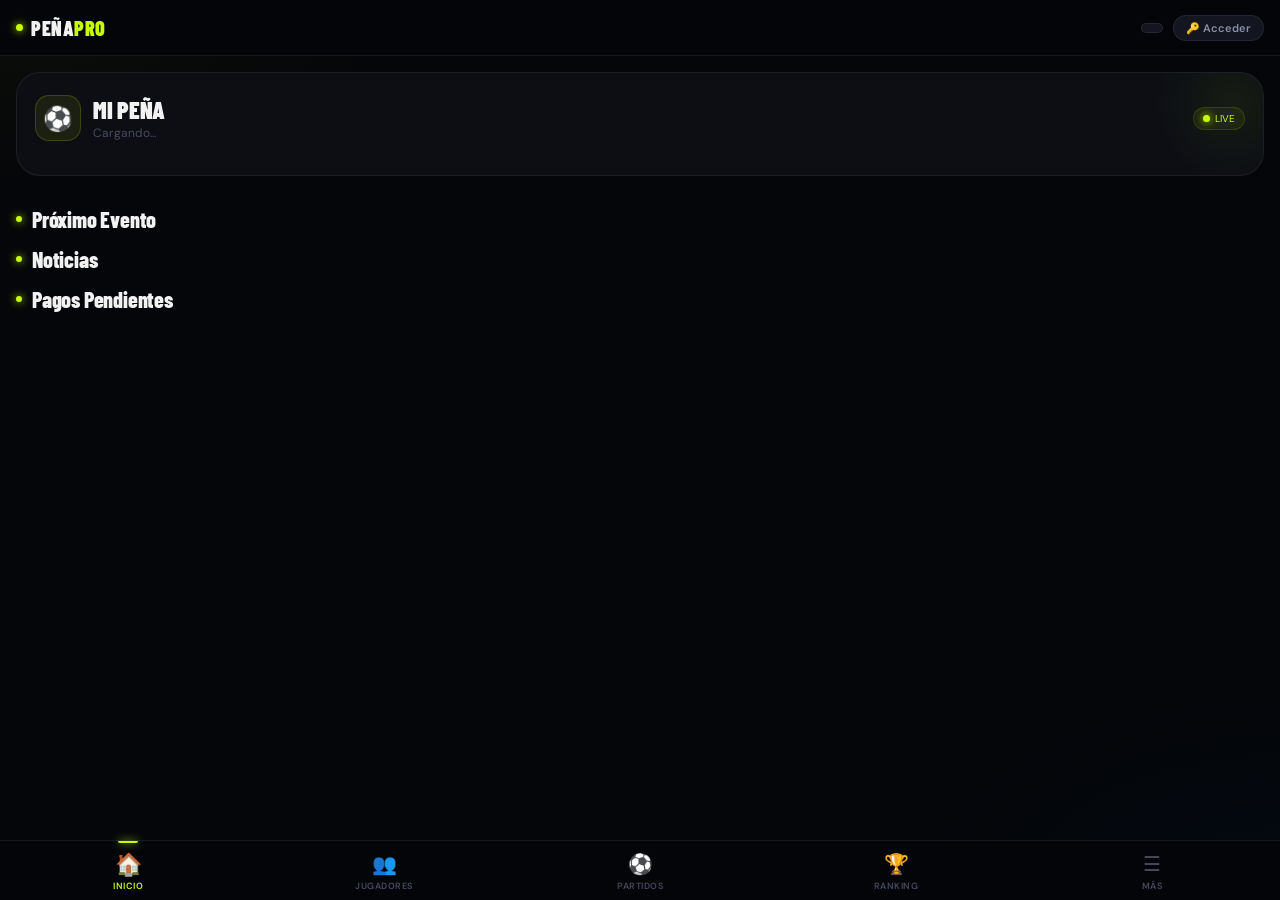
==== penapro-app.html @ 180d0c57 "Add files via upload" ====
<!DOCTYPE html>
<html lang="es">
<head>
<meta charset="UTF-8">
<meta name="viewport" content="width=device-width, initial-scale=1.0, user-scalable=no">
<meta name="theme-color" content="#05060a">
<meta name="apple-mobile-web-app-capable" content="yes">
<meta name="apple-mobile-web-app-status-bar-style" content="black">
<meta name="apple-mobile-web-app-title" content="PeñaPro">
<title>PeñaPro</title>
<link rel="preconnect" href="https://fonts.googleapis.com">
<link href="https://fonts.googleapis.com/css2?family=Barlow+Condensed:wght@400;600;700;800;900&family=DM+Sans:wght@300;400;500;600;700&display=swap" rel="stylesheet">
<style>
:root {
  --bg:   #05060a;
  --bg2:  #0c0e14;
  --bg3:  #131620;
  --bg4:  #1a1e2e;
  --ac:   #c8ff00;
  --ac2:  #a8e000;
  --gold: #ffd600;
  --red:  #ff1744;
  --blue: #00b0ff;
  --tx:   #f2f2f2;
  --tx2:  #8a8fa8;
  --tx3:  #454a60;
  --b:    rgba(255,255,255,.07);
  --b2:   rgba(200,255,0,.18);
  --r:    14px;
  --r2:   20px;
  --fd:   'Barlow Condensed', sans-serif;
  --fb:   'DM Sans', sans-serif;
}

*, *::before, *::after { box-sizing: border-box; margin: 0; padding: 0; -webkit-tap-highlight-color: transparent; }

body {
  font-family: var(--fb);
  background: var(--bg);
  color: var(--tx);
  min-height: 100vh;
  overflow-x: hidden;
  -webkit-font-smoothing: antialiased;
}

body::before {
  content: '';
  position: fixed; inset: 0;
  background:
    radial-gradient(ellipse 60% 40% at 0% 0%, rgba(200,255,0,.04), transparent 60%),
    radial-gradient(ellipse 50% 40% at 100% 100%, rgba(0,176,255,.03), transparent 60%);
  pointer-events: none; z-index: 0;
}

/* ── HEADER ── */
.app-header {
  position: sticky; top: 0; z-index: 100;
  background: rgba(5,6,10,.96);
  backdrop-filter: blur(20px);
  border-bottom: 1px solid var(--b);
  padding: 0 16px;
  display: flex; align-items: center; gap: 10px;
  height: 56px;
}
.app-logo {
  font-family: var(--fd); font-size: 20px; font-weight: 900;
  letter-spacing: .5px; color: var(--tx); flex: 1;
  display: flex; align-items: center; gap: 8px;
}
.logo-dot {
  width: 7px; height: 7px; border-radius: 50%;
  background: var(--ac); box-shadow: 0 0 8px var(--ac);
  animation: blink 2s ease-in-out infinite; flex-shrink: 0;
}
@keyframes blink { 0%,100%{opacity:1} 50%{opacity:.2} }

.header-badge {
  background: var(--bg3); border: 1px solid var(--b);
  border-radius: 20px; padding: 4px 10px;
  font-size: 11px; color: var(--tx3); font-weight: 500;
}
.admin-badge {
  display: none; align-items: center; gap: 5px;
  background: rgba(200,255,0,.07); border: 1px solid rgba(200,255,0,.2);
  border-radius: 20px; padding: 5px 11px;
  font-size: 11px; color: var(--ac); font-weight: 700; cursor: pointer;
}
.btn-login {
  display: flex; align-items: center; gap: 4px;
  background: var(--bg3); border: 1px solid var(--b);
  border-radius: 20px; padding: 5px 12px;
  font-size: 11px; color: var(--tx2); font-weight: 600; cursor: pointer;
  font-family: var(--fb); transition: all .2s;
}
.btn-login:hover { border-color: rgba(200,255,0,.25); color: var(--ac); }

/* ── NAV ── */
.bottom-nav {
  position: fixed; bottom: 0; left: 0; right: 0; z-index: 100;
  background: rgba(5,6,10,.97); backdrop-filter: blur(20px);
  border-top: 1px solid var(--b);
  display: flex; padding-bottom: env(safe-area-inset-bottom,0);
}
.nav-btn {
  flex: 1; padding: 10px 2px 8px;
  background: none; border: none; cursor: pointer;
  display: flex; flex-direction: column; align-items: center; gap: 3px;
  color: var(--tx3); transition: color .2s; font-family: var(--fb);
  position: relative;
}
.nav-btn.active { color: var(--ac); }
.nav-btn.active::before {
  content: ''; position: absolute; top: 0;
  left: 50%; transform: translateX(-50%);
  width: 20px; height: 2px;
  background: var(--ac); border-radius: 0 0 2px 2px;
  box-shadow: 0 0 8px var(--ac);
}
.nav-btn .nav-icon { font-size: 20px; transition: transform .2s; }
.nav-btn.active .nav-icon { transform: scale(1.1); }
.nav-btn span:last-child { font-size: 9px; font-weight: 600; text-transform: uppercase; letter-spacing: .5px; }

/* ── PAGES ── */
.page { display: none; padding: 16px 16px 90px; position: relative; z-index: 1; }
.page.active { display: block; animation: pageIn .2s ease both; }
@keyframes pageIn { from{opacity:0;transform:translateY(6px)} to{opacity:1;transform:translateY(0)} }

/* ── CARDS ── */
.card {
  background: var(--bg2); border: 1px solid var(--b);
  border-radius: var(--r2); padding: 18px; margin-bottom: 12px;
  position: relative; overflow: hidden;
}
.card::after {
  content: ''; position: absolute; top: 0; left: 0; right: 0; height: 1px;
  background: linear-gradient(90deg,transparent,rgba(200,255,0,.2),transparent);
}
.news-card {
  background: var(--bg2); border: 1px solid var(--b);
  border-radius: var(--r2); padding: 18px; margin-bottom: 10px;
  position: relative; overflow: hidden;
}
.news-card::after {
  content: ''; position: absolute; top: 0; left: 0; right: 0; height: 1px;
  background: linear-gradient(90deg,transparent,rgba(255,214,0,.3),transparent);
}

/* ── SECTION TITLES ── */
.section-title {
  font-family: var(--fd); font-size: 22px; font-weight: 800;
  letter-spacing: -.2px; margin-bottom: 14px;
  display: flex; align-items: center; gap: 10px; color: var(--tx);
}
.section-title .dot {
  width: 6px; height: 6px; border-radius: 50%;
  background: var(--ac); box-shadow: 0 0 8px var(--ac); flex-shrink: 0;
}

/* ── BUTTONS ── */
.btn {
  display: inline-flex; align-items: center; justify-content: center; gap: 7px;
  padding: 13px 20px; border-radius: 12px; border: none; cursor: pointer;
  font-family: var(--fb); font-size: 14px; font-weight: 600; transition: all .2s;
}
.btn:active { transform: scale(.97); }
.btn-primary { background: var(--ac); color: #000; width: 100%; font-weight: 700; box-shadow: 0 4px 20px rgba(200,255,0,.2); }
.btn-primary:hover { background: var(--ac2); }
.btn-secondary { background: var(--bg3); color: var(--tx); border: 1px solid var(--b); }
.btn-danger { background: rgba(255,23,68,.1); color: var(--red); border: 1px solid rgba(255,23,68,.2); }
.btn-gold { background: var(--gold); color: #000; font-weight: 700; }
.btn-sm { padding: 7px 14px; font-size: 12px; border-radius: 8px; }
.btn-full { width: 100%; }

/* ── FORMS ── */
.form-group { margin-bottom: 14px; }
.form-label { display: block; font-size: 10px; font-weight: 700; text-transform: uppercase; letter-spacing: 1px; color: var(--tx3); margin-bottom: 6px; }
.form-input, .form-select {
  width: 100%; background: var(--bg3); border: 1px solid var(--b);
  border-radius: 10px; padding: 12px 14px; color: var(--tx);
  font-size: 15px; font-family: var(--fb); outline: none;
  transition: border-color .2s; -webkit-appearance: none;
}
.form-input:focus, .form-select:focus { border-color: rgba(200,255,0,.35); background: var(--bg4); }
.form-select option { background: var(--bg3); }
.form-row { display: grid; grid-template-columns: 1fr 1fr; gap: 10px; }

/* ── STATS ── */
.stats-grid { display: grid; grid-template-columns: 1fr 1fr; gap: 10px; margin-bottom: 14px; }
.stat-card {
  background: var(--bg2); border: 1px solid var(--b);
  border-radius: 16px; padding: 16px; text-align: center;
}
.sv { font-family: var(--fd); font-size: 30px; font-weight: 800; line-height: 1; margin-bottom: 4px; animation: countUp .5s ease both; }
.sl { font-size: 10px; color: var(--tx3); font-weight: 600; text-transform: uppercase; letter-spacing: .8px; }
@keyframes countUp { from{opacity:0;transform:translateY(6px)} to{opacity:1;transform:translateY(0)} }

/* ── PLAYERS ── */
.player-item {
  display: flex; align-items: center; gap: 12px;
  padding: 12px 14px; background: var(--bg2);
  border-radius: 14px; margin-bottom: 8px; border: 1px solid var(--b);
  transition: all .15s;
}
.player-item:active { transform: scale(.99); }
.pi { flex: 1; min-width: 0; }
.pn { font-weight: 700; font-size: 14px; white-space: nowrap; overflow: hidden; text-overflow: ellipsis; font-family: var(--fd); letter-spacing: .2px; }
.ps { font-size: 11px; color: var(--tx2); margin-top: 2px; }

/* ── BADGES ── */
.badge { display: inline-flex; align-items: center; padding: 3px 8px; border-radius: 20px; font-size: 10px; font-weight: 700; text-transform: uppercase; letter-spacing: .4px; }
.badge-ok     { background: rgba(200,255,0,.1); color: var(--ac); border: 1px solid rgba(200,255,0,.2); }
.badge-no     { background: rgba(255,23,68,.1); color: var(--red); border: 1px solid rgba(255,23,68,.2); }
.badge-warn   { background: rgba(255,214,0,.1); color: var(--gold); border: 1px solid rgba(255,214,0,.2); }
.badge-injury { background: rgba(255,107,53,.1); color: #ff6b35; border: 1px solid rgba(255,107,53,.2); }
.badge-sanc   { background: rgba(255,23,68,.1); color: var(--red); border: 1px solid rgba(255,23,68,.2); }

/* ── CHIPS ── */
.chip {
  display: inline-flex; align-items: center; gap: 4px;
  padding: 6px 13px; border-radius: 20px; font-size: 11px; font-weight: 600;
  cursor: pointer; border: 1px solid var(--b); background: var(--bg3);
  color: var(--tx3); transition: all .15s; white-space: nowrap; font-family: var(--fb);
}
.chip.active { background: rgba(200,255,0,.08); border-color: rgba(200,255,0,.3); color: var(--ac); }
.chip-row { display: flex; gap: 8px; flex-wrap: wrap; margin-bottom: 14px; overflow-x: auto; }
.chip-row::-webkit-scrollbar { display: none; }

/* ── MATCH ── */
.team-card { border-radius: var(--r2); padding: 16px; margin-bottom: 10px; border: 1px solid var(--b); background: var(--bg2); }
.match-score { display: flex; align-items: center; justify-content: center; gap: 16px; padding: 20px; background: var(--bg2); border-radius: var(--r2); margin: 10px 0; border: 1px solid var(--b); }
.match-team { text-align: center; flex: 1; }

/* ── RANKING ── */
.rank-row { display: flex; align-items: center; gap: 10px; padding: 12px 14px; background: var(--bg2); border-radius: 14px; margin-bottom: 7px; border: 1px solid var(--b); }
.rank-pos { font-family: var(--fd); font-size: 20px; font-weight: 800; width: 24px; text-align: center; color: var(--tx3); }
.rank-pos.gold   { color: var(--gold); text-shadow: 0 0 12px rgba(255,214,0,.4); }
.rank-pos.silver { color: #e0e0e0; }
.rank-pos.bronze { color: #cd7f32; }
.ri { flex: 1; min-width: 0; }
.rn { font-weight: 700; font-size: 13px; white-space: nowrap; overflow: hidden; text-overflow: ellipsis; font-family: var(--fd); }
.rs { font-size: 11px; color: var(--tx2); margin-top: 2px; }
.pts-legend { display: flex; gap: 14px; flex-wrap: wrap; margin-bottom: 12px; padding: 12px 14px; background: var(--bg2); border-radius: 12px; border: 1px solid var(--b); font-size: 12px; font-weight: 600; color: var(--tx2); }

/* ── STREAKS ── */
.sbadge { display: inline-flex; align-items: center; padding: 2px 7px; border-radius: 20px; font-size: 11px; font-weight: 800; margin-left: 4px; vertical-align: middle; }
.sfire { background: rgba(255,23,68,.12); color: var(--red); border: 1px solid rgba(255,23,68,.25); animation: glow 1.4s ease-in-out infinite alternate; }
.shot  { background: rgba(255,107,53,.12); color: #ff6b35; border: 1px solid rgba(255,107,53,.25); }
.swarm { background: rgba(255,214,0,.1); color: var(--gold); border: 1px solid rgba(255,214,0,.2); }
@keyframes glow { from{box-shadow:0 0 4px rgba(255,23,68,.2)} to{box-shadow:0 0 14px rgba(255,23,68,.6)} }
.rdot { display: inline-flex; align-items: center; justify-content: center; width: 28px; height: 28px; border-radius: 50%; font-size: 10px; font-weight: 800; }
.rdot.win  { background: rgba(200,255,0,.1); color: var(--ac); border: 1px solid rgba(200,255,0,.25); }
.rdot.draw { background: rgba(255,214,0,.1); color: var(--gold); border: 1px solid rgba(255,214,0,.25); }
.rdot.loss { background: rgba(255,23,68,.1); color: var(--red); border: 1px solid rgba(255,23,68,.25); }

/* ── EVENTS ── */
.ev-card { background: linear-gradient(135deg,rgba(200,255,0,.04),transparent); border: 1px solid rgba(200,255,0,.1); border-radius: var(--r2); padding: 18px; margin-bottom: 12px; }
.cu { background: var(--bg3); border: 1px solid var(--b); border-radius: 12px; padding: 10px 16px; min-width: 60px; }
.cv { font-family: var(--fd); font-size: 26px; font-weight: 800; line-height: 1; color: var(--ac); text-align: center; }
.cl { font-size: 10px; color: var(--tx3); text-transform: uppercase; letter-spacing: .5px; text-align: center; }
.past-ev { opacity: .5; }
.caja-row { display: flex; align-items: center; gap: 12px; padding: 12px 14px; background: var(--bg2); border-radius: 12px; margin-bottom: 8px; border: 1px solid var(--b); }

/* ── MODALS ── */
.modal-overlay { position: fixed; inset: 0; z-index: 200; background: rgba(0,0,0,.88); backdrop-filter: blur(12px); display: flex; align-items: flex-end; opacity: 0; pointer-events: none; transition: opacity .2s; }
.modal-overlay.open { opacity: 1; pointer-events: all; }
.modal-sheet { width: 100%; background: var(--bg2); border-radius: 24px 24px 0 0; padding: 20px 20px calc(24px + env(safe-area-inset-bottom,0)); border-top: 1px solid var(--b); transform: translateY(100%); transition: transform .3s cubic-bezier(.32,.72,0,1); max-height: 92vh; overflow-y: auto; }
.modal-overlay.open .modal-sheet { transform: translateY(0); }
.modal-handle { width: 36px; height: 4px; background: var(--bg4); border-radius: 2px; margin: 0 auto 18px; }
.modal-title { font-family: var(--fd); font-size: 24px; font-weight: 800; margin-bottom: 16px; }

/* ── MISC ── */
.photo-area { width: 84px; height: 84px; border-radius: 50%; background: var(--bg3); border: 2px dashed var(--b); display: flex; align-items: center; justify-content: center; cursor: pointer; margin: 0 auto 16px; font-size: 26px; transition: border-color .2s; flex-direction: column; gap: 4px; }
.photo-area:hover { border-color: var(--ac); }
.scorer-row { display: flex; align-items: center; gap: 8px; padding: 9px 12px; background: var(--bg3); border-radius: 10px; margin-bottom: 6px; }
.card-btn { display: inline-flex; align-items: center; gap: 2px; font-size: 13px; cursor: pointer; padding: 5px 8px; border-radius: 8px; background: var(--bg4); font-family: var(--fd); }
.sel-item { display: flex; align-items: center; gap: 10px; padding: 10px 12px; border-radius: 12px; margin-bottom: 6px; border: 1px solid var(--b); background: var(--bg3); cursor: pointer; transition: all .15s; }
.sel-on { border-color: rgba(200,255,0,.35); background: rgba(200,255,0,.05); }
.sel-chk { width: 22px; height: 22px; border-radius: 50%; border: 2px solid var(--b); flex-shrink: 0; display: flex; align-items: center; justify-content: center; font-size: 11px; }
.sel-on .sel-chk { border-color: var(--ac); background: rgba(200,255,0,.12); color: #000; }
.divider { height: 1px; background: var(--b); margin: 14px 0; }
.alert { padding: 12px 14px; border-radius: 12px; font-size: 13px; margin-bottom: 12px; display: flex; align-items: center; gap: 8px; line-height: 1.5; }
.alert-info  { background: rgba(200,255,0,.05); border: 1px solid rgba(200,255,0,.12); color: var(--ac); }
.alert-ok    { background: rgba(200,255,0,.07); border: 1px solid rgba(200,255,0,.18); color: var(--ac); }
.alert-warn  { background: rgba(255,214,0,.06); border: 1px solid rgba(255,214,0,.18); color: var(--gold); }
.alert-gold  { background: rgba(255,165,0,.06); border: 1px solid rgba(255,165,0,.18); color: #ffa500; }
.empty-state { text-align: center; padding: 40px 20px; color: var(--tx3); }
.empty-state .icon { font-size: 44px; margin-bottom: 12px; opacity: .35; }
.empty-state p { font-size: 13px; line-height: 1.6; }
.progress-bar { width: 100%; height: 6px; background: var(--bg4); border-radius: 3px; overflow: hidden; }
.progress-fill { height: 100%; border-radius: 3px; background: linear-gradient(90deg,var(--ac),#76ff03); transition: width .5s; }
.badge-item { display: flex; flex-direction: column; align-items: center; gap: 4px; background: var(--bg3); border: 1px solid var(--b); border-radius: 12px; padding: 12px 10px; width: 76px; text-align: center; }
.hero-card { background: var(--bg2); border: 1px solid var(--b); border-radius: 24px; padding: 20px; margin-bottom: 14px; position: relative; overflow: hidden; }
.live-dot { display: inline-block; width: 7px; height: 7px; border-radius: 50%; background: var(--ac); box-shadow: 0 0 8px var(--ac); animation: blink 1.8s infinite; }
.fab { position: fixed; bottom: 78px; right: 16px; width: 52px; height: 52px; border-radius: 50%; background: var(--ac); border: none; cursor: pointer; font-size: 24px; display: flex; align-items: center; justify-content: center; box-shadow: 0 4px 20px rgba(200,255,0,.35); z-index: 50; transition: all .2s; color: #000; font-weight: 900; }
.fab:active { transform: scale(.93); }
.muro-card { display: flex; align-items: center; gap: 14px; padding: 16px; border-radius: 16px; margin-bottom: 10px; position: relative; overflow: hidden; }
.muro-gloria-card { background: linear-gradient(135deg,rgba(255,214,0,.04),var(--bg2)); border: 1px solid rgba(255,214,0,.12); }
.muro-gloria-card::before { content:''; position:absolute; top:0; left:0; right:0; height:2px; background:linear-gradient(90deg,transparent,var(--gold),transparent); }
.muro-verg-card { background: linear-gradient(135deg,rgba(255,23,68,.04),var(--bg2)); border: 1px solid rgba(255,23,68,.1); }
.muro-verg-card::before { content:''; position:absolute; top:0; left:0; right:0; height:2px; background:linear-gradient(90deg,transparent,var(--red),transparent); }
.muro-emoji { font-size: 28px; flex-shrink: 0; }
.skeleton { background: linear-gradient(90deg,var(--bg3) 25%,var(--bg4) 50%,var(--bg3) 75%); background-size: 200% 100%; animation: shimmer 1.5s infinite; border-radius: 8px; }
@keyframes shimmer { 0%{background-position:200% 0} 100%{background-position:-200% 0} }
.sk-line { height: 12px; margin-bottom: 8px; border-radius: 6px; }
.sk-circle { width: 44px; height: 44px; border-radius: 50%; flex-shrink: 0; }
.sk-card { background: var(--bg2); border: 1px solid var(--b); border-radius: 16px; padding: 14px; margin-bottom: 10px; display: flex; align-items: center; gap: 12px; }
.player-item { transition: transform .15s, background .15s; }
.player-item:active { transform: scale(.98); }
::-webkit-scrollbar { width: 3px; }
::-webkit-scrollbar-thumb { background: var(--bg4); border-radius: 2px; }
.toggle-row { display: flex; align-items: center; justify-content: space-between; padding: 4px 0; margin-bottom: 10px; }
.toggle { position: relative; width: 46px; height: 26px; flex-shrink: 0; }
.toggle input { opacity: 0; width: 0; height: 0; position: absolute; }
.toggle-slider { position: absolute; inset: 0; background: var(--bg4); border-radius: 13px; cursor: pointer; transition: .2s; border: 1px solid var(--b); }
.toggle-slider::after { content: ''; position: absolute; left: 3px; top: 3px; width: 18px; height: 18px; background: var(--tx3); border-radius: 50%; transition: .2s; }
.toggle input:checked + .toggle-slider { background: rgba(200,255,0,.12); border-color: var(--ac); }
.toggle input:checked + .toggle-slider::after { transform: translateX(20px); background: var(--ac); }
.chat-container { height: calc(100vh - 260px); overflow-y: auto; padding: 4px 0; margin-bottom: 12px; }
</style>
</head>
<body>

<header class="app-header">
  <div class="app-logo">
    <span class="logo-dot"></span>
    <span id="app-logo-header">PEÑA<span style="color:var(--ac)">PRO</span></span>
  </div>
  <div class="header-badge" id="header-date"></div>
  <div class="admin-badge" id="player-session-badge" onclick="doPlayerLogout()" style="display:none"></div>
  <div class="admin-badge" id="admin-badge" onclick="doLogout()" style="display:none">🔓 ADMIN ✕</div>
  <div class="admin-badge" id="tesorero-badge" onclick="doTesLogout()" style="display:none">💰 TES ✕</div>
  <button class="btn-login" id="btn-acceder" onclick="openM('modal-login')">🔑 Acceder</button>
</header>

<!-- HOME -->
<div class="page active" id="page-home">
  <div style="background:var(--bg2);border:1px solid var(--b);border-radius:24px;overflow:hidden;margin-bottom:16px;position:relative">
    <div style="position:absolute;top:-50px;right:-50px;width:160px;height:160px;background:radial-gradient(circle,rgba(200,255,0,.06),transparent 70%);pointer-events:none"></div>
    <div style="padding:22px 18px 18px">
      <div style="display:flex;align-items:center;gap:12px;margin-bottom:16px">
        <div style="width:46px;height:46px;border-radius:14px;background:rgba(200,255,0,.08);border:1px solid rgba(200,255,0,.18);display:flex;align-items:center;justify-content:center;font-size:24px;flex-shrink:0">⚽</div>
        <div style="flex:1;min-width:0">
          <div id="home-peña-name" style="font-family:var(--fd);font-size:24px;font-weight:900;letter-spacing:-.3px;color:var(--tx);white-space:nowrap;overflow:hidden;text-overflow:ellipsis">MI PEÑA</div>
          <div id="home-meta" style="font-size:12px;color:var(--tx3);margin-top:1px">Cargando...</div>
        </div>
        <div style="display:flex;align-items:center;gap:5px;font-size:10px;color:var(--ac);background:rgba(200,255,0,.06);border:1px solid rgba(200,255,0,.12);border-radius:20px;padding:4px 9px;flex-shrink:0">
          <span class="live-dot"></span> LIVE
        </div>
      </div>
      <div id="home-bday"></div>
      <div id="home-conv-alert"></div>
      <div id="home-mvp"></div>
      <div id="home-active"></div>
    </div>
  </div>
  <div class="stats-grid" id="home-stats"></div>
  <div class="section-title"><div class="dot"></div>Próximo Evento</div>
  <div id="home-next-event"></div>
  <div class="section-title"><div class="dot"></div>Noticias</div>
  <div id="home-news"></div>
  <div class="section-title"><div class="dot"></div>Pagos Pendientes</div>
  <div id="home-pending"></div>
</div>

<!-- JUGADORES -->
<div class="page" id="page-jugadores">
  <div class="section-title"><div class="dot"></div>Jugadores</div>
  <div class="chip-row">
    <div class="chip active" onclick="filterP('todos',this)">Todos</div>
    <div class="chip" onclick="filterP('pagado',this)">✅ Pagado</div>
    <div class="chip" onclick="filterP('pendiente',this)">❌ Pendiente</div>
    <div class="chip" onclick="filterP('lesionados',this)">🚫 Baja</div>
  </div>
  <div id="jugadores-list"></div>
  <button class="fab admin-only" onclick="openAddP()" style="display:none">+</button>
</div>

<!-- PARTIDOS -->
<div class="page" id="page-partidos">
  <div class="section-title"><div class="dot"></div>Partidos</div>
  <div class="chip-row">
    <div class="chip active" id="tab-crear" onclick="switchTab('crear',this)">Crear</div>
    <div class="chip" id="tab-activo" onclick="switchTab('activo',this)">En Curso</div>
    <div class="chip" id="tab-historial" onclick="switchTab('historial',this)">Historial</div>
  </div>
  <div id="pane-crear">
    <div class="card">
      <div class="form-group"><label class="form-label">Fecha</label><input type="date" class="form-input" id="match-date"></div>
      <div class="form-group"><label class="form-label">División</label>
        <select class="form-select" id="match-div">
          <option value="random">🎲 Aleatoria</option>
          <option value="balanced">⚖️ Balanceada por puntos</option>
          <option value="manual">✋ Mitad y mitad</option>
        </select>
      </div>
      <div class="form-group"><label class="form-label">Jugadores · <span id="sel-count">0</span> seleccionados</label><div id="player-selector"></div></div>
      <div id="div-preview" style="display:none"><div class="divider"></div><div id="div-preview-content"></div></div>
      <button class="btn btn-secondary btn-full" style="margin-bottom:8px" onclick="previewDiv()">👀 Vista Previa</button>
      <button class="btn btn-secondary btn-full" style="margin-bottom:8px" onclick="openManualBuilder()">✋ Equipos Manuales</button>
      <button class="btn btn-primary btn-full" onclick="startMatch()">🚀 Iniciar Partido</button>
    </div>
  </div>
  <div id="pane-activo" style="display:none"><div id="active-match-content"></div></div>
  <div id="pane-historial" style="display:none"><div id="historial-content"></div></div>
</div>

<!-- RANKING -->
<div class="page" id="page-ranking">
  <div class="section-title"><div class="dot"></div>Clasificación</div>
  <div class="chip-row">
    <div class="chip active" onclick="switchRank('points',this)">🎯 Puntos</div>
    <div class="chip" onclick="switchRank('wins',this)">🏆 Victorias</div>
    <div class="chip" onclick="switchRank('goals',this)">⚽ Goles</div>
    <div class="chip" onclick="switchRank('assists',this)">🅰️ Asist.</div>
    <div class="chip" onclick="switchRank('mvp',this)">⭐ MVP</div>
    <div class="chip" onclick="switchRank('streak',this)">🔥 Racha</div>
  </div>
  <div id="ranking-list"></div>
</div>

<!-- CALENDARIO -->
<div class="page" id="page-calendario">
  <div class="section-title"><div class="dot"></div>Calendario</div>
  <div id="calendario-list"></div>
  <button class="fab admin-only" onclick="openM('modal-add-event')" style="display:none">+</button>
</div>

<!-- CAJA -->
<div class="page" id="page-caja">
  <div class="section-title"><div class="dot"></div>Caja</div>
  <div class="stats-grid" id="caja-stats"></div>
  <div id="caja-bar" style="margin-bottom:14px"></div>
  <div id="caja-deudas" style="margin-bottom:14px"></div>
  <div class="section-title" style="font-size:18px"><div class="dot"></div>Movimientos</div>
  <div id="caja-movs"></div>
  <button class="fab admin-only" onclick="openM('modal-add-caja')" style="display:none">+</button>
</div>

<!-- NOTICIAS -->
<div class="page" id="page-noticias">
  <div class="section-title"><div class="dot"></div>Noticias</div>
  <div id="noticias-list"></div>
  <button class="fab admin-only" onclick="openM('modal-add-news')" style="display:none">+</button>
</div>

<!-- CHAT -->
<div class="page" id="page-chat">
  <div class="section-title"><div class="dot"></div>Chat</div>
  <div class="form-group"><label class="form-label">Tu nombre</label><input type="text" class="form-input" id="chat-name" placeholder="Tu nombre..."></div>
  <div class="chat-container" id="chat-messages"></div>
  <div style="display:flex;gap:8px;position:sticky;bottom:86px;background:var(--bg);padding:8px 0">
    <input type="text" class="form-input" id="chat-input" placeholder="Escribe un mensaje..." onkeydown="handleChatKey(event)" style="flex:1">
    <button class="btn btn-primary" style="width:auto;padding:11px 16px" onclick="sendChat()">➤</button>
  </div>
</div>

<!-- CONVOCATORIA -->
<div class="page" id="page-convocatoria">
  <div class="section-title"><div class="dot"></div>Convocatorias</div>
  <div id="conv-list"></div>
  <button class="fab admin-only" onclick="openM('modal-add-conv')" style="display:none">+</button>
</div>

<!-- TEMPORADAS -->
<div class="page" id="page-temporadas">
  <div class="section-title"><div class="dot"></div>Temporadas</div>
  <div class="admin-only" style="display:none;margin-bottom:14px">
    <div class="alert alert-warn">⚠️ Cerrar temporada resetea todas las estadísticas.</div>
    <button class="btn btn-gold btn-full" onclick="openM('modal-close-season')">🏆 Cerrar Temporada</button>
  </div>
  <div id="temporadas-list"></div>
</div>

<!-- AJUSTES -->
<div class="page" id="page-ajustes">
  <div class="section-title"><div class="dot"></div>Ajustes</div>
  <div class="card">
    <div class="form-group"><label class="form-label">Nombre del equipo</label><input type="text" class="form-input" id="cfg-peña"></div>
    <div class="form-group"><label class="form-label">Cuota (€)</label><input type="number" class="form-input" id="cfg-cuota"></div>
    <div class="form-group"><label class="form-label">Frecuencia de pago</label>
      <select class="form-select" id="cfg-freq">
        <option value="1">Mensual</option>
        <option value="3">Trimestral</option>
        <option value="6">Semestral</option>
        <option value="12">Anual</option>
      </select>
    </div>
    <div class="form-group"><label class="form-label">Día de pago</label><input type="number" class="form-input" id="cfg-dia-pago" min="1" max="31"></div>
    <div class="form-group admin-only"><label class="form-label">PIN Admin</label><input type="password" class="form-input" id="cfg-pin" placeholder="Nuevo PIN"></div>
    <div class="form-group admin-only"><label class="form-label">PIN Tesorero</label><input type="password" class="form-input" id="cfg-tes-pin"></div>
    <div class="form-group admin-only"><label class="form-label">PIN Jugadores</label><input type="password" class="form-input" id="cfg-player-pin"></div>
    <button class="btn btn-primary btn-full admin-only" onclick="saveConfig()" style="margin-bottom:8px">💾 Guardar</button>
    <div style="text-align:center;font-size:12px;color:var(--tx3)">Accede como admin para editar</div>
  </div>
  <button class="btn btn-gold btn-full admin-only" id="btn-close-voting" onclick="closeVoting()" style="display:none;margin-bottom:12px">🗳️ Cerrar Votación MVP</button>
  <div class="card" style="text-align:center">
    <div style="font-family:var(--fd);font-size:22px;font-weight:900;margin-bottom:6px">PEÑA<span style="color:var(--ac)">PRO</span> v1.0</div>
    <div style="font-size:11px;color:var(--tx3);line-height:2">
      ☁️ Firebase · 🔴 Tiempo real · 📱 PWA<br>
      Instalar → <b style="color:var(--ac)">Compartir → Añadir al inicio</b><br>
      <span style="font-size:10px">Equipo: <b style="color:var(--ac)" id="equipo-id-display">—</b></span>
    </div>
  </div>

  <!-- HERRAMIENTAS -->
  <div class="section-title" style="margin-top:8px"><div class="dot" style="background:var(--red);box-shadow:0 0 8px var(--red)"></div>Herramientas</div>
  <div class="card admin-only" style="display:none">

    <div style="font-size:13px;font-weight:600;color:var(--tx);margin-bottom:4px">Bonificar / Penalizar jugador</div>
    <div style="font-size:12px;color:var(--tx2);margin-bottom:12px">Añade o quita puntos bonus a un jugador</div>
    <div style="display:flex;gap:8px;margin-bottom:16px">
      <select class="form-select" id="bonus-player" style="flex:2"></select>
      <input type="number" class="form-input" id="bonus-pts" placeholder="±pts" style="flex:1;text-align:center">
      <button class="btn btn-sm" style="background:var(--ac);color:#000;font-weight:700;flex-shrink:0" onclick="aplicarBonus()">✓</button>
    </div>

    <div style="height:1px;background:var(--b);margin:14px 0"></div>

    <div style="font-size:13px;font-weight:600;color:var(--gold);margin-bottom:4px">🏆 Backup de temporada</div>
    <div style="font-size:12px;color:var(--tx2);margin-bottom:10px">Guarda una copia del estado actual antes de resetear</div>
    <button class="btn btn-secondary btn-full" style="margin-bottom:14px;border-color:rgba(255,214,0,.3);color:var(--gold)" onclick="hacerBackup()">💾 Guardar backup ahora</button>

    <div style="height:1px;background:var(--b);margin:14px 0"></div>

    <div style="font-size:13px;font-weight:600;color:var(--red);margin-bottom:12px">⚠️ Zona de peligro</div>

    <div style="display:grid;gap:8px">
      <button class="btn btn-secondary btn-full" style="border-color:rgba(255,23,68,.2);color:var(--red);justify-content:flex-start;padding:14px" onclick="confirmarReset('puntos')">
        <div style="text-align:left"><div style="font-weight:700">Reiniciar puntuaciones</div><div style="font-size:11px;color:var(--tx2);font-weight:400;margin-top:2px">Pone a 0 los puntos de todos los jugadores</div></div>
      </button>
      <button class="btn btn-secondary btn-full" style="border-color:rgba(255,23,68,.2);color:var(--red);justify-content:flex-start;padding:14px" onclick="confirmarReset('stats')">
        <div style="text-align:left"><div style="font-weight:700">Reiniciar estadísticas</div><div style="font-size:11px;color:var(--tx2);font-weight:400;margin-top:2px">Borra goles, victorias, MVPs... mantiene jugadores</div></div>
      </button>
      <button class="btn btn-secondary btn-full" style="border-color:rgba(255,23,68,.2);color:var(--red);justify-content:flex-start;padding:14px" onclick="confirmarReset('partidos')">
        <div style="text-align:left"><div style="font-weight:700">Borrar historial de partidos</div><div style="font-size:11px;color:var(--tx2);font-weight:400;margin-top:2px">Elimina todos los partidos jugados</div></div>
      </button>
      <button class="btn btn-secondary btn-full" style="border-color:rgba(255,23,68,.4);color:var(--red);justify-content:flex-start;padding:14px;background:rgba(255,23,68,.05)" onclick="confirmarReset('todo')">
        <div style="text-align:left"><div style="font-weight:700;font-size:15px">🔄 Nueva temporada completa</div><div style="font-size:11px;color:var(--tx2);font-weight:400;margin-top:2px">Hace backup y resetea stats + partidos. Los jugadores se mantienen.</div></div>
      </button>
    </div>
  </div>
</div>

<!-- MURO -->
<div class="page" id="page-muro">
  <div class="section-title"><div class="dot"></div>🏆 Muro de Gloria</div>
  <div id="muro-gloria"></div>
  <div class="section-title" style="margin-top:8px"><div class="dot" style="background:var(--red);box-shadow:0 0 8px var(--red)"></div>😤 Muro de la Vergüenza</div>
  <div id="muro-verguenza"></div>
</div>

<!-- NAV -->
<nav class="bottom-nav">
  <button class="nav-btn active" onclick="showPage('home',this)"><span class="nav-icon">🏠</span><span>Inicio</span></button>
  <button class="nav-btn" onclick="showPage('jugadores',this)"><span class="nav-icon">👥</span><span>Jugadores</span></button>
  <button class="nav-btn" onclick="showPage('partidos',this)"><span class="nav-icon">⚽</span><span>Partidos</span></button>
  <button class="nav-btn" onclick="showPage('ranking',this)"><span class="nav-icon">🏆</span><span>Ranking</span></button>
  <button class="nav-btn" onclick="openM('modal-more')"><span class="nav-icon">☰</span><span>Más</span></button>
</nav>

<!-- MODAL MÁS -->
<div class="modal-overlay" id="modal-more" onclick="closeBg(event,'modal-more')">
  <div class="modal-sheet" style="padding-bottom:28px">
    <div class="modal-handle"></div>
    <div class="modal-title">Más secciones</div>
    <div style="display:grid;grid-template-columns:1fr 1fr;gap:10px">
      <button class="btn btn-secondary" style="flex-direction:column;gap:5px;padding:14px;height:76px" onclick="closeM('modal-more');showPage('calendario',null)"><span style="font-size:24px">📅</span><span>Calendario</span></button>
      <button class="btn btn-secondary" style="flex-direction:column;gap:5px;padding:14px;height:76px" onclick="closeM('modal-more');showPage('caja',null)"><span style="font-size:24px">💰</span><span>Caja</span></button>
      <button class="btn btn-secondary" style="flex-direction:column;gap:5px;padding:14px;height:76px" onclick="closeM('modal-more');showPage('noticias',null)"><span style="font-size:24px">📢</span><span>Noticias</span></button>
      <button class="btn btn-secondary" style="flex-direction:column;gap:5px;padding:14px;height:76px" onclick="closeM('modal-more');showPage('chat',null)"><span style="font-size:24px">💬</span><span>Chat</span></button>
      <button class="btn btn-secondary" style="flex-direction:column;gap:5px;padding:14px;height:76px" onclick="closeM('modal-more');showPage('convocatoria',null)"><span style="font-size:24px">📋</span><span>Convocat.</span></button>
      <button class="btn btn-secondary" style="flex-direction:column;gap:5px;padding:14px;height:76px" onclick="closeM('modal-more');showPage('temporadas',null)"><span style="font-size:24px">🔄</span><span>Temporadas</span></button>
      <button class="btn btn-secondary" style="flex-direction:column;gap:5px;padding:14px;height:76px" onclick="closeM('modal-more');showPage('muro',null)"><span style="font-size:24px">🏆</span><span>Muro</span></button>
      <button class="btn btn-secondary" style="flex-direction:column;gap:5px;padding:14px;height:76px" onclick="closeM('modal-more');showPage('ajustes',null)"><span style="font-size:24px">⚙️</span><span>Ajustes</span></button>
    </div>
  </div>
</div>



<!-- MODAL MÁS -->
<div class="modal-overlay" id="modal-more" onclick="closeBg(event,'modal-more')">
  <div class="modal-sheet" style="padding-bottom:28px">
    <div class="modal-handle"></div>
    <div class="modal-title">Más secciones</div>
    <div style="display:grid;grid-template-columns:1fr 1fr;gap:10px">
      <button class="btn btn-secondary" style="flex-direction:column;gap:5px;padding:14px;height:76px" onclick="closeM('modal-more');showPage('calendario',null)"><span style="font-size:24px">📅</span><span>Calendario</span></button>
      <button class="btn btn-secondary" style="flex-direction:column;gap:5px;padding:14px;height:76px" onclick="closeM('modal-more');showPage('caja',null)"><span style="font-size:24px">💰</span><span>Caja</span></button>
      <button class="btn btn-secondary" style="flex-direction:column;gap:5px;padding:14px;height:76px" onclick="closeM('modal-more');showPage('noticias',null)"><span style="font-size:24px">📢</span><span>Noticias</span></button>
      <button class="btn btn-secondary" style="flex-direction:column;gap:5px;padding:14px;height:76px" onclick="closeM('modal-more');showPage('chat',null)"><span style="font-size:24px">💬</span><span>Chat</span></button>
      <button class="btn btn-secondary" style="flex-direction:column;gap:5px;padding:14px;height:76px" onclick="closeM('modal-more');showPage('convocatoria',null)"><span style="font-size:24px">📋</span><span>Convocatoria</span></button>
      <button class="btn btn-secondary" style="flex-direction:column;gap:5px;padding:14px;height:76px" onclick="closeM('modal-more');showPage('temporadas',null)"><span style="font-size:24px">🔄</span><span>Temporadas</span></button>
      <button class="btn btn-secondary" style="flex-direction:column;gap:5px;padding:14px;height:76px" onclick="closeM('modal-more');showPage('ajustes',null)"><span style="font-size:24px">⚙️</span><span>Ajustes</span></button>
      <button class="btn btn-secondary" style="flex-direction:column;gap:5px;padding:14px;height:76px;grid-column:1/-1" onclick="closeM('modal-more');showPage('muro',null)"><span style="font-size:24px">🏆😤</span><span>Gloria & Vergüenza</span></button>
    </div>
  </div>
</div>

<!-- LOGIN -->
<div class="modal-overlay" id="modal-login" onclick="closeBg(event,'modal-login')">
  <div class="modal-sheet">
    <div class="modal-handle"></div>
    <div class="modal-title">🔑 Acceder</div>
    <div style="font-size:13px;color:var(--tx2);margin-bottom:20px">¿Con qué rol quieres entrar?</div>

    <!-- Admin -->
    <div onclick="selectLoginRole('admin')" style="display:flex;align-items:center;gap:14px;padding:16px;background:var(--bg3);border:1px solid rgba(200,255,0,.15);border-radius:16px;cursor:pointer;margin-bottom:10px;transition:all .2s">
      <div style="width:44px;height:44px;border-radius:12px;background:rgba(200,255,0,.1);display:flex;align-items:center;justify-content:center;font-size:22px;flex-shrink:0">🔓</div>
      <div>
        <div style="font-family:var(--fd);font-size:18px;font-weight:800;color:var(--ac)">Administrador</div>
        <div style="font-size:12px;color:var(--tx2)">Gestión completa de la peña</div>
      </div>
    </div>

    <!-- Tesorero -->
    <div onclick="goTesorero()" style="display:flex;align-items:center;gap:14px;padding:16px;background:var(--bg3);border:1px solid rgba(255,214,0,.15);border-radius:16px;cursor:pointer;margin-bottom:10px;transition:all .2s">
      <div style="width:44px;height:44px;border-radius:12px;background:rgba(255,214,0,.1);display:flex;align-items:center;justify-content:center;font-size:22px;flex-shrink:0">💰</div>
      <div>
        <div style="font-family:var(--fd);font-size:18px;font-weight:800;color:var(--gold)">Tesorero</div>
        <div style="font-size:12px;color:var(--tx2)">Gestión de caja y pagos</div>
      </div>
    </div>

    <!-- Jugador -->
    <div onclick="selectLoginRole('jugador')" style="display:flex;align-items:center;gap:14px;padding:16px;background:var(--bg3);border:1px solid rgba(0,176,255,.15);border-radius:16px;cursor:pointer;margin-bottom:20px;transition:all .2s">
      <div style="width:44px;height:44px;border-radius:12px;background:rgba(0,176,255,.1);display:flex;align-items:center;justify-content:center;font-size:22px;flex-shrink:0">👤</div>
      <div>
        <div style="font-family:var(--fd);font-size:18px;font-weight:800;color:var(--blue)">Jugador</div>
        <div style="font-size:12px;color:var(--tx2)">Ver todo y editar tu perfil</div>
      </div>
    </div>

    <!-- PIN step -->
    <div id="login-step1" style="display:none">
      <div id="login-role-display" style="display:flex;align-items:center;gap:12px;padding:14px;background:var(--bg3);border-radius:14px;margin-bottom:14px;border:1px solid var(--b)"></div>
      <input type="hidden" id="selected-role">
      <div class="form-group">
        <label class="form-label">PIN de acceso</label>
        <input type="password" class="form-input" id="admin-pin" placeholder="••••" onkeydown="if(event.key==='Enter')doLoginByRole()">
      </div>
      <button class="btn btn-primary btn-full" onclick="doLoginByRole()">Entrar</button>
      <button class="btn btn-secondary btn-full" style="margin-top:8px" onclick="resetLoginSteps()">← Volver</button>
    </div>

  </div>
</div>

<!-- CONFIRM -->
<div class="modal-overlay" id="modal-confirm">
  <div class="modal-sheet" style="padding-bottom:26px">
    <div class="modal-handle"></div>
    <div id="confirm-msg" style="font-size:15px;line-height:1.6;margin-bottom:20px;text-align:center"></div>
    <div style="display:flex;gap:10px">
      <button class="btn btn-secondary" style="flex:1" onclick="closeM('modal-confirm')">Cancelar</button>
      <button class="btn btn-danger" style="flex:1" id="confirm-ok-btn" onclick="_confirmOk()">Eliminar</button>
    </div>
  </div>
</div>

<!-- PLAYER MODAL -->
<div class="modal-overlay" id="modal-player" onclick="closeBg(event,'modal-player')">
  <div class="modal-sheet">
    <div class="modal-handle"></div>
    <div id="pm-title" class="modal-title">➕ Jugador</div>
    <input type="file" id="photo-input" accept="image/*" style="display:none" onchange="handlePhoto(event)">
    <div style="text-align:center;margin-bottom:14px">
      <div class="photo-area" onclick="document.getElementById('photo-input').click()" id="pp-ph"><div style="font-size:26px">📸</div><div style="font-size:10px;color:var(--tx2)">Foto</div></div>
      <img id="pp-img" src="" style="display:none;width:80px;height:80px;border-radius:50%;object-fit:cover;border:3px solid #c8ff00;cursor:pointer;margin:0 auto" onclick="document.getElementById('photo-input').click()">
    </div>
    <div class="form-row">
      <div class="form-group"><label class="form-label">Nombre</label><input type="text" class="form-input" id="pf-name" placeholder="Nombre"></div>
      <div class="form-group"><label class="form-label">Número</label><input type="number" class="form-input" id="pf-num" placeholder="7" min="1" max="99"></div>
    </div>
    <div class="form-group"><label class="form-label">Posición</label>
      <select class="form-select" id="pf-pos"><option value="Portero">🥅 Portero</option><option value="Defensa">🛡️ Defensa</option><option value="Centrocampista" selected>⚡ Centrocampista</option><option value="Delantero">🎯 Delantero</option></select>
    </div>
    <div class="form-row">
      <div class="form-group"><label class="form-label">📱 Móvil</label><input type="tel" class="form-input" id="pf-phone" placeholder="612345678"></div>
      <div class="form-group"><label class="form-label">🎂 Cumpleaños</label><input type="date" class="form-input" id="pf-bday"></div>
    </div>
    <div class="form-group">
      <label class="form-label">🔑 PIN del Jugador</label>
      <input type="password" class="form-input" id="pf-playerpin" placeholder="PIN para que el jugador acceda (mín. 3 caracteres)">
      <div style="font-size:11px;color:var(--tx2);margin-top:4px">El jugador usará su nombre + este PIN para entrar</div>
    </div>
    <div class="form-group"><label class="form-label">Equipación</label>
      <div style="display:flex;gap:14px;align-items:center">
        <div style="display:flex;align-items:center;gap:8px;flex:1"><input type="color" id="pf-kit-h" value="#c8ff00" style="width:36px;height:36px;border:none;border-radius:8px;cursor:pointer;background:none;padding:0"><span style="font-size:12px;color:var(--tx2)">Local</span></div>
        <div style="display:flex;align-items:center;gap:8px;flex:1"><input type="color" id="pf-kit-a" value="#ffd700" style="width:36px;height:36px;border:none;border-radius:8px;cursor:pointer;background:none;padding:0"><span style="font-size:12px;color:var(--tx2)">Visitante</span></div>
      </div>
    </div>
    <div class="form-row">
      <div class="form-group" style="grid-column:1/-1">
        <label class="form-label">💳 Estado de Pago</label>
        <div style="display:flex;gap:10px;margin-top:6px">
          <button type="button" id="pay-btn-pagado" onclick="setPayStatus('pagado')" style="flex:1;padding:14px;border-radius:12px;border:2px solid rgba(0,255,136,.4);background:rgba(0,255,136,.12);color:#00ff88;font-weight:700;font-size:14px;cursor:pointer">✅ Pagado</button>
          <button type="button" id="pay-btn-pendiente" onclick="setPayStatus('pendiente')" style="flex:1;padding:14px;border-radius:12px;border:2px solid rgba(255,71,87,.4);background:rgba(255,71,87,.12);color:#ff4757;font-weight:700;font-size:14px;cursor:pointer">❌ Pendiente</button>
        </div>
        <input type="hidden" id="pf-pay" value="pendiente">
      </div>
    </div>
    <!-- Estado físico -->
    <div class="divider"></div>
    <div class="toggle-row"><div><div style="font-size:13px;font-weight:600">🤕 Lesionado</div><div style="font-size:11px;color:var(--tx2)">No aparece al crear equipos</div></div><label class="toggle"><input type="checkbox" id="pf-lesionado"><span class="toggle-slider"></span></label></div>
    <div class="toggle-row"><div><div style="font-size:13px;font-weight:600">🟥 Sancionado</div><div style="font-size:11px;color:var(--tx2)">No aparece al crear equipos</div></div><label class="toggle"><input type="checkbox" id="pf-sancionado"><span class="toggle-slider"></span></label></div>
    <div class="divider"></div>
    <div class="form-label" style="margin-bottom:10px">Estadísticas</div>
    <div class="form-row">
      <div class="form-group"><label class="form-label">Goles</label><input type="number" class="form-input" id="pf-goals" min="0" placeholder="0"></div>
      <div class="form-group"><label class="form-label">Asistencias</label><input type="number" class="form-input" id="pf-assists" min="0" placeholder="0"></div>
    </div>
    <div class="form-group"><label class="form-label">🎯 Puntos Extra Manuales</label><input type="number" class="form-input" id="pf-bonus" min="0" placeholder="0"><div style="font-size:11px;color:var(--tx2);margin-top:4px">Puntos históricos de temporadas anteriores</div></div>
    <div id="pm-badges"></div>
    <div style="display:flex;gap:8px;margin-top:6px">
      <button class="btn btn-primary" style="flex:1" onclick="savePlayer()">💾 Guardar</button>
      <button class="btn btn-danger" id="pm-delete" onclick="deletePlayer()" style="display:none">🗑️</button>
    </div>
  </div>
</div>

<!-- PROFILE -->
<div class="modal-overlay" id="modal-profile" onclick="closeBg(event,'modal-profile')">
  <div class="modal-sheet">
    <div class="modal-handle"></div>
    <div style="display:flex;align-items:center;margin-bottom:14px">
      <button onclick="closeM('modal-profile')" style="display:flex;align-items:center;gap:6px;background:var(--s2);border:1px solid var(--b);border-radius:10px;padding:8px 14px;color:var(--tx);font-size:13px;cursor:pointer;font-weight:600">← Volver</button>
      <div style="flex:1;text-align:center;font-family:var(--fd);font-size:16px;color:var(--tx2)">Perfil</div>
      <div style="width:72px"></div>
    </div>
    <div id="profile-content"></div>
  </div>
</div>

<!-- ADD CONVOCATORIA -->
<div class="modal-overlay" id="modal-add-conv" onclick="closeBg(event,'modal-add-conv')">
  <div class="modal-sheet">
    <div class="modal-handle"></div>
    <div class="modal-title">📋 Nueva Convocatoria</div>
    <div class="form-group"><label class="form-label">Título</label><input type="text" class="form-input" id="conv-title" placeholder="Partido del viernes..."></div>
    <div class="form-row">
      <div class="form-group"><label class="form-label">Fecha</label><input type="date" class="form-input" id="conv-date"></div>
      <div class="form-group"><label class="form-label">Hora</label><input type="time" class="form-input" id="conv-time" value="19:00"></div>
    </div>
    <div class="form-group"><label class="form-label">Lugar</label><input type="text" class="form-input" id="conv-lugar" placeholder="Campo municipal..."></div>
    <div class="form-row">
      <div class="form-group"><label class="form-label">Mínimo jugadores</label><input type="number" class="form-input" id="conv-min" value="12" min="2" max="20"></div>
      <div class="form-group"><label class="form-label">Máximo jugadores</label><input type="number" class="form-input" id="conv-max" value="16" min="2" max="30"></div>
    </div>
    <button class="btn btn-primary btn-full" onclick="createConvocatoria()">📋 Crear Convocatoria</button>
  </div>
</div>

<!-- MATCH RESULT -->
<div class="modal-overlay" id="modal-match-result" onclick="closeBg(event,'modal-match-result')">
  <div class="modal-sheet">
    <div class="modal-handle"></div>
    <div class="modal-title">📊 Resultado Final</div>
    <div id="result-content"></div>
    <div class="form-group"><label class="form-label">⭐ MVP (vacío = votación pública)</label><select class="form-select" id="result-mvp"></select></div>
    <div class="form-group"><label class="form-label">💜 Goles + Tarjetas Morado</label><div id="scorers-a"></div></div>
    <div class="form-group"><label class="form-label">🟡 Goles + Tarjetas Amarillo</label><div id="scorers-b"></div></div>
    <button class="btn btn-gold btn-full" onclick="finalizeMatch()">🏆 Finalizar y Guardar</button>
  </div>
</div>

<!-- MVP VOTE -->
<div class="modal-overlay" id="modal-mvp-vote" onclick="closeBg(event,'modal-mvp-vote')">
  <div class="modal-sheet">
    <div class="modal-handle"></div>
    <div class="modal-title">🗳️ Vota al MVP</div>
    <div id="mvp-vote-content"></div>
    <div class="alert alert-info" style="margin-top:10px">Tu voto es anónimo. Solo puedes votar una vez.</div>
  </div>
</div>

<!-- ADD EVENT -->
<div class="modal-overlay" id="modal-add-event" onclick="closeBg(event,'modal-add-event')">
  <div class="modal-sheet">
    <div class="modal-handle"></div>
    <div class="modal-title">📅 Añadir Evento</div>
    <div class="form-row">
      <div class="form-group"><label class="form-label">Emoji</label><input type="text" class="form-input" id="ev-emoji" placeholder="📅" maxlength="2"></div>
      <div class="form-group"><label class="form-label">Fecha</label><input type="date" class="form-input" id="ev-date"></div>
    </div>
    <div class="form-group"><label class="form-label">Título</label><input type="text" class="form-input" id="ev-title" placeholder="Partido, torneo..."></div>
    <div class="form-group"><label class="form-label">Lugar</label><input type="text" class="form-input" id="ev-lugar" placeholder="Campo municipal..."></div>
    <div class="form-group"><label class="form-label">Descripción</label><input type="text" class="form-input" id="ev-desc" placeholder="Detalles..."></div>
    <button class="btn btn-primary btn-full" onclick="addEvent()">📅 Añadir</button>
  </div>
</div>

<!-- ADD CAJA -->
<div class="modal-overlay" id="modal-add-caja" onclick="closeBg(event,'modal-add-caja')">
  <div class="modal-sheet">
    <div class="modal-handle"></div>
    <div class="modal-title">💰 Añadir Movimiento</div>
    <div class="form-group"><label class="form-label">Tipo</label><select class="form-select" id="caja-tipo"><option value="gasto">💸 Gasto</option><option value="ingreso">💰 Ingreso extra</option></select></div>
    <div class="form-group"><label class="form-label">Concepto</label><input type="text" class="form-input" id="caja-concepto" placeholder="Alquiler campo..."></div>
    <div class="form-row">
      <div class="form-group"><label class="form-label">Importe (€)</label><input type="number" class="form-input" id="caja-importe" placeholder="0" min="0"></div>
      <div class="form-group"><label class="form-label">Categoría</label><select class="form-select" id="caja-cat"><option value="Campo">🏟️ Campo</option><option value="Material">⚽ Material</option><option value="Equipación">👕 Equipación</option><option value="Celebración">🎉 Celebración</option><option value="Otro">📦 Otro</option></select></div>
    </div>
    <button class="btn btn-primary btn-full" onclick="addCaja()">✅ Añadir</button>
  </div>
</div>

<!-- ADD NEWS -->
<div class="modal-overlay" id="modal-add-news" onclick="closeBg(event,'modal-add-news')">
  <div class="modal-sheet">
    <div class="modal-handle"></div>
    <div class="modal-title">📢 Nueva Noticia</div>
    <div class="form-row">
      <div class="form-group"><label class="form-label">Emoji</label><input type="text" class="form-input" id="news-emoji" placeholder="📢" maxlength="2"></div>
      <div class="form-group" style="flex:3"><label class="form-label">Título</label><input type="text" class="form-input" id="news-title" placeholder="Título..."></div>
    </div>
    <div class="form-group"><label class="form-label">Mensaje</label><textarea class="form-input" id="news-body" placeholder="Escribe la noticia..." rows="4" style="resize:none;line-height:1.5"></textarea></div>
    <button class="btn btn-primary btn-full" onclick="addNews()">📢 Publicar</button>
  </div>
</div>

<!-- SELF EDIT (player edits own profile) -->
<div class="modal-overlay" id="modal-self-edit" onclick="closeBg(event,'modal-self-edit')">
  <div class="modal-sheet">
    <div class="modal-handle"></div>
    <div class="modal-title">👤 Mi Perfil</div>
    <input type="hidden" id="se-key">
    <div style="text-align:center;margin-bottom:14px">
      <input type="file" id="se-photo-input" accept="image/*" style="display:none" onchange="handleSEPhoto(event)">
      <div id="se-photo-area" class="photo-area" onclick="document.getElementById('se-photo-input').click()"><div style="font-size:26px">📸</div><div style="font-size:10px;color:var(--tx2)">Cambiar foto</div></div>
      <img id="se-photo-img" src="" style="display:none;width:80px;height:80px;border-radius:50%;object-fit:cover;border:3px solid #c8ff00;cursor:pointer;margin:0 auto" onclick="document.getElementById('se-photo-input').click()">
    </div>
    <div class="form-group"><label class="form-label">Estado de Pago</label>
      <select class="form-select" id="se-pay" disabled style="opacity:.6">
        <option value="pagado">✅ Pagado</option>
        <option value="pendiente">❌ Pendiente</option>
        <option value="parcial">⚠️ Parcial</option>
      </select>
      <div style="font-size:11px;color:var(--tx2);margin-top:4px">Solo el admin puede cambiar el estado de pago</div>
    </div>
    <div class="form-group"><label class="form-label">📱 Mi Móvil</label><input type="tel" class="form-input" id="se-phone" placeholder="612345678"></div>
    <div class="form-group"><label class="form-label">🎂 Mi Cumpleaños</label><input type="date" class="form-input" id="se-bday"></div>
    <div class="form-group"><label class="form-label">Equipación Local</label><input type="color" id="se-kit-h" value="#c8ff00" style="width:50px;height:38px;border:none;border-radius:8px;cursor:pointer"></div>
    <div class="form-group"><label class="form-label">🔑 Cambiar mi PIN</label>
      <input type="password" class="form-input" id="se-pin" placeholder="Nuevo PIN (mín. 3 caracteres)">
      <div style="font-size:11px;color:var(--tx2);margin-top:4px">Déjalo vacío para no cambiar</div>
    </div>
    <button class="btn btn-primary btn-full" onclick="saveSelfEdit()">💾 Guardar mis datos</button>
  </div>
</div>

<!-- PLAYER LOGIN -->
<div class="modal-overlay" id="modal-player-login" onclick="closeBg(event,'modal-player-login')">
  <div class="modal-sheet">
    <div class="modal-handle"></div>
    <div class="modal-title">👤 Acceso Jugador</div>
    <div class="alert alert-info">Entra con tu nombre y el PIN que te ha dado el admin.</div>
    <div class="form-group"><label class="form-label">Tu nombre</label><input type="text" class="form-input" id="plogin-name" placeholder="Escribe tu nombre..."></div>
    <div class="form-group"><label class="form-label">PIN</label><input type="password" class="form-input" id="plogin-pin" placeholder="••••" onkeydown="if(event.key==='Enter')doPlayerLogin()"></div>
    <button class="btn btn-primary btn-full" onclick="doPlayerLogin()">👤 Entrar</button>
    <div style="text-align:center;font-size:11px;color:var(--tx2);margin-top:10px">El admin te asigna tu PIN en tu ficha</div>
  </div>
</div>

<!-- SWAP PLAYER -->
<div class="modal-overlay" id="modal-swap-player" onclick="closeBg(event,'modal-swap-player')">
  <div class="modal-sheet">
    <div class="modal-handle"></div>
    <div class="modal-title">🔄 Intercambiar Jugador</div>
    <div id="swap-content"></div>
    <button class="btn btn-secondary btn-full" style="margin-top:10px" onclick="closeM('modal-swap-player')">Cancelar</button>
  </div>
</div>

<!-- MANUAL TEAMS -->
<div class="modal-overlay" id="modal-manual-teams" onclick="closeBg(event,'modal-manual-teams')">
  <div class="modal-sheet">
    <div class="modal-handle"></div>
    <div class="modal-title">✋ Configurar Equipos</div>
    <div id="manual-builder-content"></div>
    <div style="display:flex;gap:8px;margin-top:12px">
      <button class="btn btn-secondary" style="flex:1" onclick="closeM('modal-manual-teams')">Cancelar</button>
      <button class="btn btn-primary" style="flex:1" onclick="confirmManualTeams()">🚀 Iniciar Partido</button>
    </div>
  </div>
</div>

<!-- CLOSE SEASON -->
<div class="modal-overlay" id="modal-close-season" onclick="closeBg(event,'modal-close-season')">
  <div class="modal-sheet">
    <div class="modal-handle"></div>
    <div class="modal-title">🏆 Cerrar Temporada</div>
    <div class="alert alert-warn">⚠️ Esto archivará todos los partidos y <b>reseteará las estadísticas</b> de todos los jugadores. No se puede deshacer.</div>
    <div class="form-group"><label class="form-label">Nombre de la temporada</label><input type="text" class="form-input" id="season-name" placeholder="Temporada 2024-25"></div>
    <button class="btn btn-gold btn-full" onclick="closeSeason()">🏆 Archivar y Resetear</button>
  </div>
</div>






<!-- MODAL MÁS -->
<div class="modal-overlay" id="modal-more" onclick="closeBg(event,'modal-more')">
  <div class="modal-sheet" style="padding-bottom:28px">
    <div class="modal-handle"></div>
    <div class="modal-title">Más secciones</div>
    <div style="display:grid;grid-template-columns:1fr 1fr;gap:10px">
      <button class="btn btn-secondary" style="flex-direction:column;gap:5px;padding:14px;height:76px" onclick="closeM('modal-more');showPage('calendario',null)"><span style="font-size:24px">📅</span><span>Calendario</span></button>
      <button class="btn btn-secondary" style="flex-direction:column;gap:5px;padding:14px;height:76px" onclick="closeM('modal-more');showPage('caja',null)"><span style="font-size:24px">💰</span><span>Caja</span></button>
      <button class="btn btn-secondary" style="flex-direction:column;gap:5px;padding:14px;height:76px" onclick="closeM('modal-more');showPage('noticias',null)"><span style="font-size:24px">📢</span><span>Noticias</span></button>
      <button class="btn btn-secondary" style="flex-direction:column;gap:5px;padding:14px;height:76px" onclick="closeM('modal-more');showPage('chat',null)"><span style="font-size:24px">💬</span><span>Chat</span></button>
      <button class="btn btn-secondary" style="flex-direction:column;gap:5px;padding:14px;height:76px" onclick="closeM('modal-more');showPage('convocatoria',null)"><span style="font-size:24px">📋</span><span>Convocatoria</span></button>
      <button class="btn btn-secondary" style="flex-direction:column;gap:5px;padding:14px;height:76px" onclick="closeM('modal-more');showPage('temporadas',null)"><span style="font-size:24px">🔄</span><span>Temporadas</span></button>
      <button class="btn btn-secondary" style="flex-direction:column;gap:5px;padding:14px;height:76px" onclick="closeM('modal-more');showPage('ajustes',null)"><span style="font-size:24px">⚙️</span><span>Ajustes</span></button>
      <button class="btn btn-secondary" style="flex-direction:column;gap:5px;padding:14px;height:76px;grid-column:1/-1" onclick="closeM('modal-more');showPage('muro',null)"><span style="font-size:24px">🏆😤</span><span>Gloria & Vergüenza</span></button>
    </div>
  </div>
</div>

<!-- LOGIN -->
<div class="modal-overlay" id="modal-login" onclick="closeBg(event,'modal-login')">
  <div class="modal-sheet">
    <div class="modal-handle"></div>
    <div class="modal-title">🔑 Acceder</div>
    <div id="login-step1">
      <div style="font-size:13px;color:var(--tx2);margin-bottom:14px;text-align:center">¿Con qué rol quieres entrar?</div>
      <div style="display:flex;flex-direction:column;gap:10px">
        <button type="button" onclick="selectLoginRole('admin')"
          style="display:flex;align-items:center;gap:14px;padding:14px 16px;border-radius:14px;border:2px solid rgba(255,214,0,.3);background:rgba(255,214,0,.06);cursor:pointer;text-align:left">
          <span style="font-size:28px">🔓</span>
          <div><div style="font-weight:700;color:#ffd700;font-size:15px">Administrador</div><div style="font-size:11px;color:var(--tx2)">Gestión completa de la peña</div></div>
        </button>
        <button type="button" onclick="selectLoginRole('tesorero')"
          style="display:flex;align-items:center;gap:14px;padding:14px 16px;border-radius:14px;border:2px solid rgba(0,212,255,.2);background:rgba(0,212,255,.05);cursor:pointer;text-align:left">
          <span style="font-size:28px">💰</span>
          <div><div style="font-weight:700;color:#00d4ff;font-size:15px">Tesorero</div><div style="font-size:11px;color:var(--tx2)">Gestión de caja y pagos</div></div>
        </button>
        <button type="button" onclick="selectLoginRole('jugador')"
          style="display:flex;align-items:center;gap:14px;padding:14px 16px;border-radius:14px;border:2px solid rgba(200,255,0,.2);background:rgba(200,255,0,.05);cursor:pointer;text-align:left">
          <span style="font-size:28px">👤</span>
          <div><div style="font-weight:700;color:#c8ff00;font-size:15px">Jugador</div><div style="font-size:11px;color:var(--tx2)">Ver todo y editar tu perfil</div></div>
        </button>
      </div>
    </div>
    <div id="login-step2" style="display:none">
      <button onclick="document.getElementById('login-step1').style.display='block';document.getElementById('login-step2').style.display='none'"
        style="background:none;border:none;color:var(--tx2);font-size:13px;cursor:pointer;margin-bottom:14px;padding:0">← Cambiar rol</button>
      <div id="login-role-display" style="display:flex;align-items:center;gap:10px;padding:12px;background:var(--s2);border-radius:12px;margin-bottom:16px;border:1px solid var(--b)"></div>
      <input type="hidden" id="selected-role" value="admin">
      <div class="form-group">
        <label class="form-label">PIN de acceso</label>
        <input type="password" class="form-input" id="admin-pin" placeholder="••••" inputmode="numeric" maxlength="8" onkeydown="if(event.key==='Enter')doLogin()">
      </div>
      <button class="btn btn-primary btn-full" id="btn-do-login" onclick="doLogin()">🔓 Entrar</button>
      <div style="text-align:center;font-size:11px;color:var(--tx2);margin-top:10px">PIN por defecto: <b>1234</b> · Cámbialo en Ajustes</div>
    </div>
  </div>
</div>

<!-- CONFIRM -->
<div class="modal-overlay" id="modal-confirm">
  <div class="modal-sheet" style="padding-bottom:26px">
    <div class="modal-handle"></div>
    <div id="confirm-msg" style="font-size:15px;line-height:1.6;margin-bottom:20px;text-align:center"></div>
    <div style="display:flex;gap:10px">
      <button class="btn btn-secondary" style="flex:1" onclick="closeM('modal-confirm')">Cancelar</button>
      <button class="btn btn-danger" style="flex:1" id="confirm-ok-btn" onclick="_confirmOk()">Eliminar</button>
    </div>
  </div>
</div>

<!-- PLAYER MODAL -->
<div class="modal-overlay" id="modal-player" onclick="closeBg(event,'modal-player')">
  <div class="modal-sheet">
    <div class="modal-handle"></div>
    <div id="pm-title" class="modal-title">➕ Jugador</div>
    <input type="file" id="photo-input" accept="image/*" style="display:none" onchange="handlePhoto(event)">
    <div style="text-align:center;margin-bottom:14px">
      <div class="photo-area" onclick="document.getElementById('photo-input').click()" id="pp-ph"><div style="font-size:26px">📸</div><div style="font-size:10px;color:var(--tx2)">Foto</div></div>
      <img id="pp-img" src="" style="display:none;width:80px;height:80px;border-radius:50%;object-fit:cover;border:3px solid #c8ff00;cursor:pointer;margin:0 auto" onclick="document.getElementById('photo-input').click()">
    </div>
    <div class="form-row">
      <div class="form-group"><label class="form-label">Nombre</label><input type="text" class="form-input" id="pf-name" placeholder="Nombre"></div>
      <div class="form-group"><label class="form-label">Número</label><input type="number" class="form-input" id="pf-num" placeholder="7" min="1" max="99"></div>
    </div>
    <div class="form-group"><label class="form-label">Posición</label>
      <select class="form-select" id="pf-pos"><option value="Portero">🥅 Portero</option><option value="Defensa">🛡️ Defensa</option><option value="Centrocampista" selected>⚡ Centrocampista</option><option value="Delantero">🎯 Delantero</option></select>
    </div>
    <div class="form-row">
      <div class="form-group"><label class="form-label">📱 Móvil</label><input type="tel" class="form-input" id="pf-phone" placeholder="612345678"></div>
      <div class="form-group"><label class="form-label">🎂 Cumpleaños</label><input type="date" class="form-input" id="pf-bday"></div>
    </div>
    <div class="form-group">
      <label class="form-label">🔑 PIN del Jugador</label>
      <input type="password" class="form-input" id="pf-playerpin" placeholder="PIN para que el jugador acceda (mín. 3 caracteres)">
      <div style="font-size:11px;color:var(--tx2);margin-top:4px">El jugador usará su nombre + este PIN para entrar</div>
    </div>
    <div class="form-group"><label class="form-label">Equipación</label>
      <div style="display:flex;gap:14px;align-items:center">
        <div style="display:flex;align-items:center;gap:8px;flex:1"><input type="color" id="pf-kit-h" value="#c8ff00" style="width:36px;height:36px;border:none;border-radius:8px;cursor:pointer;background:none;padding:0"><span style="font-size:12px;color:var(--tx2)">Local</span></div>
        <div style="display:flex;align-items:center;gap:8px;flex:1"><input type="color" id="pf-kit-a" value="#ffd700" style="width:36px;height:36px;border:none;border-radius:8px;cursor:pointer;background:none;padding:0"><span style="font-size:12px;color:var(--tx2)">Visitante</span></div>
      </div>
    </div>
    <div class="form-row">
      <div class="form-group" style="grid-column:1/-1">
        <label class="form-label">💳 Estado de Pago</label>
        <div style="display:flex;gap:10px;margin-top:6px">
          <button type="button" id="pay-btn-pagado" onclick="setPayStatus('pagado')" style="flex:1;padding:14px;border-radius:12px;border:2px solid rgba(0,255,136,.4);background:rgba(0,255,136,.12);color:#00ff88;font-weight:700;font-size:14px;cursor:pointer">✅ Pagado</button>
          <button type="button" id="pay-btn-pendiente" onclick="setPayStatus('pendiente')" style="flex:1;padding:14px;border-radius:12px;border:2px solid rgba(255,71,87,.4);background:rgba(255,71,87,.12);color:#ff4757;font-weight:700;font-size:14px;cursor:pointer">❌ Pendiente</button>
        </div>
        <input type="hidden" id="pf-pay" value="pendiente">
      </div>
    </div>
    <!-- Estado físico -->
    <div class="divider"></div>
    <div class="toggle-row"><div><div style="font-size:13px;font-weight:600">🤕 Lesionado</div><div style="font-size:11px;color:var(--tx2)">No aparece al crear equipos</div></div><label class="toggle"><input type="checkbox" id="pf-lesionado"><span class="toggle-slider"></span></label></div>
    <div class="toggle-row"><div><div style="font-size:13px;font-weight:600">🟥 Sancionado</div><div style="font-size:11px;color:var(--tx2)">No aparece al crear equipos</div></div><label class="toggle"><input type="checkbox" id="pf-sancionado"><span class="toggle-slider"></span></label></div>
    <div class="divider"></div>
    <div class="form-label" style="margin-bottom:10px">Estadísticas</div>
    <div class="form-row">
      <div class="form-group"><label class="form-label">Goles</label><input type="number" class="form-input" id="pf-goals" min="0" placeholder="0"></div>
      <div class="form-group"><label class="form-label">Asistencias</label><input type="number" class="form-input" id="pf-assists" min="0" placeholder="0"></div>
    </div>
    <div class="form-group"><label class="form-label">🎯 Puntos Extra Manuales</label><input type="number" class="form-input" id="pf-bonus" min="0" placeholder="0"><div style="font-size:11px;color:var(--tx2);margin-top:4px">Puntos históricos de temporadas anteriores</div></div>
    <div id="pm-badges"></div>
    <div style="display:flex;gap:8px;margin-top:6px">
      <button class="btn btn-primary" style="flex:1" onclick="savePlayer()">💾 Guardar</button>
      <button class="btn btn-danger" id="pm-delete" onclick="deletePlayer()" style="display:none">🗑️</button>
    </div>
  </div>
</div>

<!-- PROFILE -->
<div class="modal-overlay" id="modal-profile" onclick="closeBg(event,'modal-profile')">
  <div class="modal-sheet">
    <div class="modal-handle"></div>
    <div style="display:flex;align-items:center;margin-bottom:14px">
      <button onclick="closeM('modal-profile')" style="display:flex;align-items:center;gap:6px;background:var(--s2);border:1px solid var(--b);border-radius:10px;padding:8px 14px;color:var(--tx);font-size:13px;cursor:pointer;font-weight:600">← Volver</button>
      <div style="flex:1;text-align:center;font-family:var(--fd);font-size:16px;color:var(--tx2)">Perfil</div>
      <div style="width:72px"></div>
    </div>
    <div id="profile-content"></div>
  </div>
</div>

<!-- ADD CONVOCATORIA -->
<div class="modal-overlay" id="modal-add-conv" onclick="closeBg(event,'modal-add-conv')">
  <div class="modal-sheet">
    <div class="modal-handle"></div>
    <div class="modal-title">📋 Nueva Convocatoria</div>
    <div class="form-group"><label class="form-label">Título</label><input type="text" class="form-input" id="conv-title" placeholder="Partido del viernes..."></div>
    <div class="form-row">
      <div class="form-group"><label class="form-label">Fecha</label><input type="date" class="form-input" id="conv-date"></div>
      <div class="form-group"><label class="form-label">Hora</label><input type="time" class="form-input" id="conv-time" value="19:00"></div>
    </div>
    <div class="form-group"><label class="form-label">Lugar</label><input type="text" class="form-input" id="conv-lugar" placeholder="Campo municipal..."></div>
    <div class="form-row">
      <div class="form-group"><label class="form-label">Mínimo jugadores</label><input type="number" class="form-input" id="conv-min" value="12" min="2" max="20"></div>
      <div class="form-group"><label class="form-label">Máximo jugadores</label><input type="number" class="form-input" id="conv-max" value="16" min="2" max="30"></div>
    </div>
    <button class="btn btn-primary btn-full" onclick="createConvocatoria()">📋 Crear Convocatoria</button>
  </div>
</div>

<!-- MATCH RESULT -->
<div class="modal-overlay" id="modal-match-result" onclick="closeBg(event,'modal-match-result')">
  <div class="modal-sheet">
    <div class="modal-handle"></div>
    <div class="modal-title">📊 Resultado Final</div>
    <div id="result-content"></div>
    <div class="form-group"><label class="form-label">⭐ MVP (vacío = votación pública)</label><select class="form-select" id="result-mvp"></select></div>
    <div class="form-group"><label class="form-label">💜 Goles + Tarjetas Morado</label><div id="scorers-a"></div></div>
    <div class="form-group"><label class="form-label">🟡 Goles + Tarjetas Amarillo</label><div id="scorers-b"></div></div>
    <button class="btn btn-gold btn-full" onclick="finalizeMatch()">🏆 Finalizar y Guardar</button>
  </div>
</div>

<!-- MVP VOTE -->
<div class="modal-overlay" id="modal-mvp-vote" onclick="closeBg(event,'modal-mvp-vote')">
  <div class="modal-sheet">
    <div class="modal-handle"></div>
    <div class="modal-title">🗳️ Vota al MVP</div>
    <div id="mvp-vote-content"></div>
    <div class="alert alert-info" style="margin-top:10px">Tu voto es anónimo. Solo puedes votar una vez.</div>
  </div>
</div>

<!-- ADD EVENT -->
<div class="modal-overlay" id="modal-add-event" onclick="closeBg(event,'modal-add-event')">
  <div class="modal-sheet">
    <div class="modal-handle"></div>
    <div class="modal-title">📅 Añadir Evento</div>
    <div class="form-row">
      <div class="form-group"><label class="form-label">Emoji</label><input type="text" class="form-input" id="ev-emoji" placeholder="📅" maxlength="2"></div>
      <div class="form-group"><label class="form-label">Fecha</label><input type="date" class="form-input" id="ev-date"></div>
    </div>
    <div class="form-group"><label class="form-label">Título</label><input type="text" class="form-input" id="ev-title" placeholder="Partido, torneo..."></div>
    <div class="form-group"><label class="form-label">Lugar</label><input type="text" class="form-input" id="ev-lugar" placeholder="Campo municipal..."></div>
    <div class="form-group"><label class="form-label">Descripción</label><input type="text" class="form-input" id="ev-desc" placeholder="Detalles..."></div>
    <button class="btn btn-primary btn-full" onclick="addEvent()">📅 Añadir</button>
  </div>
</div>

<!-- ADD CAJA -->
<div class="modal-overlay" id="modal-add-caja" onclick="closeBg(event,'modal-add-caja')">
  <div class="modal-sheet">
    <div class="modal-handle"></div>
    <div class="modal-title">💰 Añadir Movimiento</div>
    <div class="form-group"><label class="form-label">Tipo</label><select class="form-select" id="caja-tipo"><option value="gasto">💸 Gasto</option><option value="ingreso">💰 Ingreso extra</option></select></div>
    <div class="form-group"><label class="form-label">Concepto</label><input type="text" class="form-input" id="caja-concepto" placeholder="Alquiler campo..."></div>
    <div class="form-row">
      <div class="form-group"><label class="form-label">Importe (€)</label><input type="number" class="form-input" id="caja-importe" placeholder="0" min="0"></div>
      <div class="form-group"><label class="form-label">Categoría</label><select class="form-select" id="caja-cat"><option value="Campo">🏟️ Campo</option><option value="Material">⚽ Material</option><option value="Equipación">👕 Equipación</option><option value="Celebración">🎉 Celebración</option><option value="Otro">📦 Otro</option></select></div>
    </div>
    <button class="btn btn-primary btn-full" onclick="addCaja()">✅ Añadir</button>
  </div>
</div>

<!-- ADD NEWS -->
<div class="modal-overlay" id="modal-add-news" onclick="closeBg(event,'modal-add-news')">
  <div class="modal-sheet">
    <div class="modal-handle"></div>
    <div class="modal-title">📢 Nueva Noticia</div>
    <div class="form-row">
      <div class="form-group"><label class="form-label">Emoji</label><input type="text" class="form-input" id="news-emoji" placeholder="📢" maxlength="2"></div>
      <div class="form-group" style="flex:3"><label class="form-label">Título</label><input type="text" class="form-input" id="news-title" placeholder="Título..."></div>
    </div>
    <div class="form-group"><label class="form-label">Mensaje</label><textarea class="form-input" id="news-body" placeholder="Escribe la noticia..." rows="4" style="resize:none;line-height:1.5"></textarea></div>
    <button class="btn btn-primary btn-full" onclick="addNews()">📢 Publicar</button>
  </div>
</div>

<!-- SELF EDIT (player edits own profile) -->
<div class="modal-overlay" id="modal-self-edit" onclick="closeBg(event,'modal-self-edit')">
  <div class="modal-sheet">
    <div class="modal-handle"></div>
    <div class="modal-title">👤 Mi Perfil</div>
    <input type="hidden" id="se-key">
    <div style="text-align:center;margin-bottom:14px">
      <input type="file" id="se-photo-input" accept="image/*" style="display:none" onchange="handleSEPhoto(event)">
      <div id="se-photo-area" class="photo-area" onclick="document.getElementById('se-photo-input').click()"><div style="font-size:26px">📸</div><div style="font-size:10px;color:var(--tx2)">Cambiar foto</div></div>
      <img id="se-photo-img" src="" style="display:none;width:80px;height:80px;border-radius:50%;object-fit:cover;border:3px solid #c8ff00;cursor:pointer;margin:0 auto" onclick="document.getElementById('se-photo-input').click()">
    </div>
    <div class="form-group"><label class="form-label">Estado de Pago</label>
      <select class="form-select" id="se-pay" disabled style="opacity:.6">
        <option value="pagado">✅ Pagado</option>
        <option value="pendiente">❌ Pendiente</option>
        <option value="parcial">⚠️ Parcial</option>
      </select>
      <div style="font-size:11px;color:var(--tx2);margin-top:4px">Solo el admin puede cambiar el estado de pago</div>
    </div>
    <div class="form-group"><label class="form-label">📱 Mi Móvil</label><input type="tel" class="form-input" id="se-phone" placeholder="612345678"></div>
    <div class="form-group"><label class="form-label">🎂 Mi Cumpleaños</label><input type="date" class="form-input" id="se-bday"></div>
    <div class="form-group"><label class="form-label">Equipación Local</label><input type="color" id="se-kit-h" value="#c8ff00" style="width:50px;height:38px;border:none;border-radius:8px;cursor:pointer"></div>
    <div class="form-group"><label class="form-label">🔑 Cambiar mi PIN</label>
      <input type="password" class="form-input" id="se-pin" placeholder="Nuevo PIN (mín. 3 caracteres)">
      <div style="font-size:11px;color:var(--tx2);margin-top:4px">Déjalo vacío para no cambiar</div>
    </div>
    <button class="btn btn-primary btn-full" onclick="saveSelfEdit()">💾 Guardar mis datos</button>
  </div>
</div>

<!-- PLAYER LOGIN -->
<div class="modal-overlay" id="modal-player-login" onclick="closeBg(event,'modal-player-login')">
  <div class="modal-sheet">
    <div class="modal-handle"></div>
    <div class="modal-title">👤 Acceso Jugador</div>
    <div class="alert alert-info">Entra con tu nombre y el PIN que te ha dado el admin.</div>
    <div class="form-group"><label class="form-label">Tu nombre</label><input type="text" class="form-input" id="plogin-name" placeholder="Escribe tu nombre..."></div>
    <div class="form-group"><label class="form-label">PIN</label><input type="password" class="form-input" id="plogin-pin" placeholder="••••" onkeydown="if(event.key==='Enter')doPlayerLogin()"></div>
    <button class="btn btn-primary btn-full" onclick="doPlayerLogin()">👤 Entrar</button>
    <div style="text-align:center;font-size:11px;color:var(--tx2);margin-top:10px">El admin te asigna tu PIN en tu ficha</div>
  </div>
</div>

<!-- SWAP PLAYER -->
<div class="modal-overlay" id="modal-swap-player" onclick="closeBg(event,'modal-swap-player')">
  <div class="modal-sheet">
    <div class="modal-handle"></div>
    <div class="modal-title">🔄 Intercambiar Jugador</div>
    <div id="swap-content"></div>
    <button class="btn btn-secondary btn-full" style="margin-top:10px" onclick="closeM('modal-swap-player')">Cancelar</button>
  </div>
</div>

<!-- MANUAL TEAMS -->
<div class="modal-overlay" id="modal-manual-teams" onclick="closeBg(event,'modal-manual-teams')">
  <div class="modal-sheet">
    <div class="modal-handle"></div>
    <div class="modal-title">✋ Configurar Equipos</div>
    <div id="manual-builder-content"></div>
    <div style="display:flex;gap:8px;margin-top:12px">
      <button class="btn btn-secondary" style="flex:1" onclick="closeM('modal-manual-teams')">Cancelar</button>
      <button class="btn btn-primary" style="flex:1" onclick="confirmManualTeams()">🚀 Iniciar Partido</button>
    </div>
  </div>
</div>

<!-- CLOSE SEASON -->
<div class="modal-overlay" id="modal-close-season" onclick="closeBg(event,'modal-close-season')">
  <div class="modal-sheet">
    <div class="modal-handle"></div>
    <div class="modal-title">🏆 Cerrar Temporada</div>
    <div class="alert alert-warn">⚠️ Esto archivará todos los partidos y <b>reseteará las estadísticas</b> de todos los jugadores. No se puede deshacer.</div>
    <div class="form-group"><label class="form-label">Nombre de la temporada</label><input type="text" class="form-input" id="season-name" placeholder="Temporada 2024-25"></div>
    <button class="btn btn-gold btn-full" onclick="closeSeason()">🏆 Archivar y Resetear</button>
  </div>
</div>





<!-- MODAL MÁS -->
<div class="modal-overlay" id="modal-more" onclick="closeBg(event,'modal-more')">
  <div class="modal-sheet" style="padding-bottom:28px">
    <div class="modal-handle"></div>
    <div class="modal-title">Más secciones</div>
    <div style="display:grid;grid-template-columns:1fr 1fr;gap:10px">
      <button class="btn btn-secondary" style="flex-direction:column;gap:5px;padding:14px;height:76px" onclick="closeM('modal-more');showPage('calendario',null)"><span style="font-size:24px">📅</span><span>Calendario</span></button>
      <button class="btn btn-secondary" style="flex-direction:column;gap:5px;padding:14px;height:76px" onclick="closeM('modal-more');showPage('caja',null)"><span style="font-size:24px">💰</span><span>Caja</span></button>
      <button class="btn btn-secondary" style="flex-direction:column;gap:5px;padding:14px;height:76px" onclick="closeM('modal-more');showPage('noticias',null)"><span style="font-size:24px">📢</span><span>Noticias</span></button>
      <button class="btn btn-secondary" style="flex-direction:column;gap:5px;padding:14px;height:76px" onclick="closeM('modal-more');showPage('chat',null)"><span style="font-size:24px">💬</span><span>Chat</span></button>
      <button class="btn btn-secondary" style="flex-direction:column;gap:5px;padding:14px;height:76px" onclick="closeM('modal-more');showPage('convocatoria',null)"><span style="font-size:24px">📋</span><span>Convocatoria</span></button>
      <button class="btn btn-secondary" style="flex-direction:column;gap:5px;padding:14px;height:76px" onclick="closeM('modal-more');showPage('temporadas',null)"><span style="font-size:24px">🔄</span><span>Temporadas</span></button>
      <button class="btn btn-secondary" style="flex-direction:column;gap:5px;padding:14px;height:76px" onclick="closeM('modal-more');showPage('ajustes',null)"><span style="font-size:24px">⚙️</span><span>Ajustes</span></button>
      <button class="btn btn-secondary" style="flex-direction:column;gap:5px;padding:14px;height:76px;grid-column:1/-1" onclick="closeM('modal-more');showPage('muro',null)"><span style="font-size:24px">🏆😤</span><span>Gloria & Vergüenza</span></button>
    </div>
  </div>
</div>

<!-- LOGIN -->
<div class="modal-overlay" id="modal-login" onclick="closeBg(event,'modal-login')">
  <div class="modal-sheet">
    <div class="modal-handle"></div>
    <div class="modal-title">🔑 Acceder</div>
    <div id="login-step1">
      <div style="font-size:13px;color:var(--tx2);margin-bottom:14px;text-align:center">¿Con qué rol quieres entrar?</div>
      <div style="display:flex;flex-direction:column;gap:10px">
        <button type="button" onclick="selectLoginRole('admin')"
          style="display:flex;align-items:center;gap:14px;padding:14px 16px;border-radius:14px;border:2px solid rgba(255,214,0,.3);background:rgba(255,214,0,.06);cursor:pointer;text-align:left">
          <span style="font-size:28px">🔓</span>
          <div><div style="font-weight:700;color:#ffd700;font-size:15px">Administrador</div><div style="font-size:11px;color:var(--tx2)">Gestión completa de la peña</div></div>
        </button>
        <button type="button" onclick="selectLoginRole('tesorero')"
          style="display:flex;align-items:center;gap:14px;padding:14px 16px;border-radius:14px;border:2px solid rgba(0,212,255,.2);background:rgba(0,212,255,.05);cursor:pointer;text-align:left">
          <span style="font-size:28px">💰</span>
          <div><div style="font-weight:700;color:#00d4ff;font-size:15px">Tesorero</div><div style="font-size:11px;color:var(--tx2)">Gestión de caja y pagos</div></div>
        </button>
        <button type="button" onclick="selectLoginRole('jugador')"
          style="display:flex;align-items:center;gap:14px;padding:14px 16px;border-radius:14px;border:2px solid rgba(200,255,0,.2);background:rgba(200,255,0,.05);cursor:pointer;text-align:left">
          <span style="font-size:28px">👤</span>
          <div><div style="font-weight:700;color:#c8ff00;font-size:15px">Jugador</div><div style="font-size:11px;color:var(--tx2)">Ver todo y editar tu perfil</div></div>
        </button>
      </div>
    </div>
    <div id="login-step2" style="display:none">
      <button onclick="document.getElementById('login-step1').style.display='block';document.getElementById('login-step2').style.display='none'"
        style="background:none;border:none;color:var(--tx2);font-size:13px;cursor:pointer;margin-bottom:14px;padding:0">← Cambiar rol</button>
      <div id="login-role-display" style="display:flex;align-items:center;gap:10px;padding:12px;background:var(--s2);border-radius:12px;margin-bottom:16px;border:1px solid var(--b)"></div>
      <input type="hidden" id="selected-role" value="admin">
      <div class="form-group">
        <label class="form-label">PIN de acceso</label>
        <input type="password" class="form-input" id="admin-pin" placeholder="••••" inputmode="numeric" maxlength="8" onkeydown="if(event.key==='Enter')doLogin()">
      </div>
      <button class="btn btn-primary btn-full" id="btn-do-login" onclick="doLogin()">🔓 Entrar</button>
      <div style="text-align:center;font-size:11px;color:var(--tx2);margin-top:10px">PIN por defecto: <b>1234</b> · Cámbialo en Ajustes</div>
    </div>
  </div>
</div>

<!-- CONFIRM -->
<div class="modal-overlay" id="modal-confirm">
  <div class="modal-sheet" style="padding-bottom:26px">
    <div class="modal-handle"></div>
    <div id="confirm-msg" style="font-size:15px;line-height:1.6;margin-bottom:20px;text-align:center"></div>
    <div style="display:flex;gap:10px">
      <button class="btn btn-secondary" style="flex:1" onclick="closeM('modal-confirm')">Cancelar</button>
      <button class="btn btn-danger" style="flex:1" id="confirm-ok-btn" onclick="_confirmOk()">Eliminar</button>
    </div>
  </div>
</div>

<!-- PLAYER MODAL -->
<div class="modal-overlay" id="modal-player" onclick="closeBg(event,'modal-player')">
  <div class="modal-sheet">
    <div class="modal-handle"></div>
    <div id="pm-title" class="modal-title">➕ Jugador</div>
    <input type="file" id="photo-input" accept="image/*" style="display:none" onchange="handlePhoto(event)">
    <div style="text-align:center;margin-bottom:14px">
      <div class="photo-area" onclick="document.getElementById('photo-input').click()" id="pp-ph"><div style="font-size:26px">📸</div><div style="font-size:10px;color:var(--tx2)">Foto</div></div>
      <img id="pp-img" src="" style="display:none;width:80px;height:80px;border-radius:50%;object-fit:cover;border:3px solid #c8ff00;cursor:pointer;margin:0 auto" onclick="document.getElementById('photo-input').click()">
    </div>
    <div class="form-row">
      <div class="form-group"><label class="form-label">Nombre</label><input type="text" class="form-input" id="pf-name" placeholder="Nombre"></div>
      <div class="form-group"><label class="form-label">Número</label><input type="number" class="form-input" id="pf-num" placeholder="7" min="1" max="99"></div>
    </div>
    <div class="form-group"><label class="form-label">Posición</label>
      <select class="form-select" id="pf-pos"><option value="Portero">🥅 Portero</option><option value="Defensa">🛡️ Defensa</option><option value="Centrocampista" selected>⚡ Centrocampista</option><option value="Delantero">🎯 Delantero</option></select>
    </div>
    <div class="form-row">
      <div class="form-group"><label class="form-label">📱 Móvil</label><input type="tel" class="form-input" id="pf-phone" placeholder="612345678"></div>
      <div class="form-group"><label class="form-label">🎂 Cumpleaños</label><input type="date" class="form-input" id="pf-bday"></div>
    </div>
    <div class="form-group">
      <label class="form-label">🔑 PIN del Jugador</label>
      <input type="password" class="form-input" id="pf-playerpin" placeholder="PIN para que el jugador acceda (mín. 3 caracteres)">
      <div style="font-size:11px;color:var(--tx2);margin-top:4px">El jugador usará su nombre + este PIN para entrar</div>
    </div>
    <div class="form-group"><label class="form-label">Equipación</label>
      <div style="display:flex;gap:14px;align-items:center">
        <div style="display:flex;align-items:center;gap:8px;flex:1"><input type="color" id="pf-kit-h" value="#c8ff00" style="width:36px;height:36px;border:none;border-radius:8px;cursor:pointer;background:none;padding:0"><span style="font-size:12px;color:var(--tx2)">Local</span></div>
        <div style="display:flex;align-items:center;gap:8px;flex:1"><input type="color" id="pf-kit-a" value="#ffd700" style="width:36px;height:36px;border:none;border-radius:8px;cursor:pointer;background:none;padding:0"><span style="font-size:12px;color:var(--tx2)">Visitante</span></div>
      </div>
    </div>
    <div class="form-row">
      <div class="form-group" style="grid-column:1/-1">
        <label class="form-label">💳 Estado de Pago</label>
        <div style="display:flex;gap:10px;margin-top:6px">
          <button type="button" id="pay-btn-pagado" onclick="setPayStatus('pagado')" style="flex:1;padding:14px;border-radius:12px;border:2px solid rgba(0,255,136,.4);background:rgba(0,255,136,.12);color:#00ff88;font-weight:700;font-size:14px;cursor:pointer">✅ Pagado</button>
          <button type="button" id="pay-btn-pendiente" onclick="setPayStatus('pendiente')" style="flex:1;padding:14px;border-radius:12px;border:2px solid rgba(255,71,87,.4);background:rgba(255,71,87,.12);color:#ff4757;font-weight:700;font-size:14px;cursor:pointer">❌ Pendiente</button>
        </div>
        <input type="hidden" id="pf-pay" value="pendiente">
      </div>
    </div>
    <!-- Estado físico -->
    <div class="divider"></div>
    <div class="toggle-row"><div><div style="font-size:13px;font-weight:600">🤕 Lesionado</div><div style="font-size:11px;color:var(--tx2)">No aparece al crear equipos</div></div><label class="toggle"><input type="checkbox" id="pf-lesionado"><span class="toggle-slider"></span></label></div>
    <div class="toggle-row"><div><div style="font-size:13px;font-weight:600">🟥 Sancionado</div><div style="font-size:11px;color:var(--tx2)">No aparece al crear equipos</div></div><label class="toggle"><input type="checkbox" id="pf-sancionado"><span class="toggle-slider"></span></label></div>
    <div class="divider"></div>
    <div class="form-label" style="margin-bottom:10px">Estadísticas</div>
    <div class="form-row">
      <div class="form-group"><label class="form-label">Goles</label><input type="number" class="form-input" id="pf-goals" min="0" placeholder="0"></div>
      <div class="form-group"><label class="form-label">Asistencias</label><input type="number" class="form-input" id="pf-assists" min="0" placeholder="0"></div>
    </div>
    <div class="form-group"><label class="form-label">🎯 Puntos Extra Manuales</label><input type="number" class="form-input" id="pf-bonus" min="0" placeholder="0"><div style="font-size:11px;color:var(--tx2);margin-top:4px">Puntos históricos de temporadas anteriores</div></div>
    <div id="pm-badges"></div>
    <div style="display:flex;gap:8px;margin-top:6px">
      <button class="btn btn-primary" style="flex:1" onclick="savePlayer()">💾 Guardar</button>
      <button class="btn btn-danger" id="pm-delete" onclick="deletePlayer()" style="display:none">🗑️</button>
    </div>
  </div>
</div>

<!-- PROFILE -->
<div class="modal-overlay" id="modal-profile" onclick="closeBg(event,'modal-profile')">
  <div class="modal-sheet">
    <div class="modal-handle"></div>
    <div style="display:flex;align-items:center;margin-bottom:14px">
      <button onclick="closeM('modal-profile')" style="display:flex;align-items:center;gap:6px;background:var(--s2);border:1px solid var(--b);border-radius:10px;padding:8px 14px;color:var(--tx);font-size:13px;cursor:pointer;font-weight:600">← Volver</button>
      <div style="flex:1;text-align:center;font-family:var(--fd);font-size:16px;color:var(--tx2)">Perfil</div>
      <div style="width:72px"></div>
    </div>
    <div id="profile-content"></div>
  </div>
</div>

<!-- ADD CONVOCATORIA -->
<div class="modal-overlay" id="modal-add-conv" onclick="closeBg(event,'modal-add-conv')">
  <div class="modal-sheet">
    <div class="modal-handle"></div>
    <div class="modal-title">📋 Nueva Convocatoria</div>
    <div class="form-group"><label class="form-label">Título</label><input type="text" class="form-input" id="conv-title" placeholder="Partido del viernes..."></div>
    <div class="form-row">
      <div class="form-group"><label class="form-label">Fecha</label><input type="date" class="form-input" id="conv-date"></div>
      <div class="form-group"><label class="form-label">Hora</label><input type="time" class="form-input" id="conv-time" value="19:00"></div>
    </div>
    <div class="form-group"><label class="form-label">Lugar</label><input type="text" class="form-input" id="conv-lugar" placeholder="Campo municipal..."></div>
    <div class="form-row">
      <div class="form-group"><label class="form-label">Mínimo jugadores</label><input type="number" class="form-input" id="conv-min" value="12" min="2" max="20"></div>
      <div class="form-group"><label class="form-label">Máximo jugadores</label><input type="number" class="form-input" id="conv-max" value="16" min="2" max="30"></div>
    </div>
    <button class="btn btn-primary btn-full" onclick="createConvocatoria()">📋 Crear Convocatoria</button>
  </div>
</div>

<!-- MATCH RESULT -->
<div class="modal-overlay" id="modal-match-result" onclick="closeBg(event,'modal-match-result')">
  <div class="modal-sheet">
    <div class="modal-handle"></div>
    <div class="modal-title">📊 Resultado Final</div>
    <div id="result-content"></div>
    <div class="form-group"><label class="form-label">⭐ MVP (vacío = votación pública)</label><select class="form-select" id="result-mvp"></select></div>
    <div class="form-group"><label class="form-label">💜 Goles + Tarjetas Morado</label><div id="scorers-a"></div></div>
    <div class="form-group"><label class="form-label">🟡 Goles + Tarjetas Amarillo</label><div id="scorers-b"></div></div>
    <button class="btn btn-gold btn-full" onclick="finalizeMatch()">🏆 Finalizar y Guardar</button>
  </div>
</div>

<!-- MVP VOTE -->
<div class="modal-overlay" id="modal-mvp-vote" onclick="closeBg(event,'modal-mvp-vote')">
  <div class="modal-sheet">
    <div class="modal-handle"></div>
    <div class="modal-title">🗳️ Vota al MVP</div>
    <div id="mvp-vote-content"></div>
    <div class="alert alert-info" style="margin-top:10px">Tu voto es anónimo. Solo puedes votar una vez.</div>
  </div>
</div>

<!-- ADD EVENT -->
<div class="modal-overlay" id="modal-add-event" onclick="closeBg(event,'modal-add-event')">
  <div class="modal-sheet">
    <div class="modal-handle"></div>
    <div class="modal-title">📅 Añadir Evento</div>
    <div class="form-row">
      <div class="form-group"><label class="form-label">Emoji</label><input type="text" class="form-input" id="ev-emoji" placeholder="📅" maxlength="2"></div>
      <div class="form-group"><label class="form-label">Fecha</label><input type="date" class="form-input" id="ev-date"></div>
    </div>
    <div class="form-group"><label class="form-label">Título</label><input type="text" class="form-input" id="ev-title" placeholder="Partido, torneo..."></div>
    <div class="form-group"><label class="form-label">Lugar</label><input type="text" class="form-input" id="ev-lugar" placeholder="Campo municipal..."></div>
    <div class="form-group"><label class="form-label">Descripción</label><input type="text" class="form-input" id="ev-desc" placeholder="Detalles..."></div>
    <button class="btn btn-primary btn-full" onclick="addEvent()">📅 Añadir</button>
  </div>
</div>

<!-- ADD CAJA -->
<div class="modal-overlay" id="modal-add-caja" onclick="closeBg(event,'modal-add-caja')">
  <div class="modal-sheet">
    <div class="modal-handle"></div>
    <div class="modal-title">💰 Añadir Movimiento</div>
    <div class="form-group"><label class="form-label">Tipo</label><select class="form-select" id="caja-tipo"><option value="gasto">💸 Gasto</option><option value="ingreso">💰 Ingreso extra</option></select></div>
    <div class="form-group"><label class="form-label">Concepto</label><input type="text" class="form-input" id="caja-concepto" placeholder="Alquiler campo..."></div>
    <div class="form-row">
      <div class="form-group"><label class="form-label">Importe (€)</label><input type="number" class="form-input" id="caja-importe" placeholder="0" min="0"></div>
      <div class="form-group"><label class="form-label">Categoría</label><select class="form-select" id="caja-cat"><option value="Campo">🏟️ Campo</option><option value="Material">⚽ Material</option><option value="Equipación">👕 Equipación</option><option value="Celebración">🎉 Celebración</option><option value="Otro">📦 Otro</option></select></div>
    </div>
    <button class="btn btn-primary btn-full" onclick="addCaja()">✅ Añadir</button>
  </div>
</div>

<!-- ADD NEWS -->
<div class="modal-overlay" id="modal-add-news" onclick="closeBg(event,'modal-add-news')">
  <div class="modal-sheet">
    <div class="modal-handle"></div>
    <div class="modal-title">📢 Nueva Noticia</div>
    <div class="form-row">
      <div class="form-group"><label class="form-label">Emoji</label><input type="text" class="form-input" id="news-emoji" placeholder="📢" maxlength="2"></div>
      <div class="form-group" style="flex:3"><label class="form-label">Título</label><input type="text" class="form-input" id="news-title" placeholder="Título..."></div>
    </div>
    <div class="form-group"><label class="form-label">Mensaje</label><textarea class="form-input" id="news-body" placeholder="Escribe la noticia..." rows="4" style="resize:none;line-height:1.5"></textarea></div>
    <button class="btn btn-primary btn-full" onclick="addNews()">📢 Publicar</button>
  </div>
</div>

<!-- SELF EDIT (player edits own profile) -->
<div class="modal-overlay" id="modal-self-edit" onclick="closeBg(event,'modal-self-edit')">
  <div class="modal-sheet">
    <div class="modal-handle"></div>
    <div class="modal-title">👤 Mi Perfil</div>
    <input type="hidden" id="se-key">
    <div style="text-align:center;margin-bottom:14px">
      <input type="file" id="se-photo-input" accept="image/*" style="display:none" onchange="handleSEPhoto(event)">
      <div id="se-photo-area" class="photo-area" onclick="document.getElementById('se-photo-input').click()"><div style="font-size:26px">📸</div><div style="font-size:10px;color:var(--tx2)">Cambiar foto</div></div>
      <img id="se-photo-img" src="" style="display:none;width:80px;height:80px;border-radius:50%;object-fit:cover;border:3px solid #c8ff00;cursor:pointer;margin:0 auto" onclick="document.getElementById('se-photo-input').click()">
    </div>
    <div class="form-group"><label class="form-label">Estado de Pago</label>
      <select class="form-select" id="se-pay" disabled style="opacity:.6">
        <option value="pagado">✅ Pagado</option>
        <option value="pendiente">❌ Pendiente</option>
        <option value="parcial">⚠️ Parcial</option>
      </select>
      <div style="font-size:11px;color:var(--tx2);margin-top:4px">Solo el admin puede cambiar el estado de pago</div>
    </div>
    <div class="form-group"><label class="form-label">📱 Mi Móvil</label><input type="tel" class="form-input" id="se-phone" placeholder="612345678"></div>
    <div class="form-group"><label class="form-label">🎂 Mi Cumpleaños</label><input type="date" class="form-input" id="se-bday"></div>
    <div class="form-group"><label class="form-label">Equipación Local</label><input type="color" id="se-kit-h" value="#c8ff00" style="width:50px;height:38px;border:none;border-radius:8px;cursor:pointer"></div>
    <div class="form-group"><label class="form-label">🔑 Cambiar mi PIN</label>
      <input type="password" class="form-input" id="se-pin" placeholder="Nuevo PIN (mín. 3 caracteres)">
      <div style="font-size:11px;color:var(--tx2);margin-top:4px">Déjalo vacío para no cambiar</div>
    </div>
    <button class="btn btn-primary btn-full" onclick="saveSelfEdit()">💾 Guardar mis datos</button>
  </div>
</div>

<!-- PLAYER LOGIN -->
<div class="modal-overlay" id="modal-player-login" onclick="closeBg(event,'modal-player-login')">
  <div class="modal-sheet">
    <div class="modal-handle"></div>
    <div class="modal-title">👤 Acceso Jugador</div>
    <div class="alert alert-info">Entra con tu nombre y el PIN que te ha dado el admin.</div>
    <div class="form-group"><label class="form-label">Tu nombre</label><input type="text" class="form-input" id="plogin-name" placeholder="Escribe tu nombre..."></div>
    <div class="form-group"><label class="form-label">PIN</label><input type="password" class="form-input" id="plogin-pin" placeholder="••••" onkeydown="if(event.key==='Enter')doPlayerLogin()"></div>
    <button class="btn btn-primary btn-full" onclick="doPlayerLogin()">👤 Entrar</button>
    <div style="text-align:center;font-size:11px;color:var(--tx2);margin-top:10px">El admin te asigna tu PIN en tu ficha</div>
  </div>
</div>

<!-- SWAP PLAYER -->
<div class="modal-overlay" id="modal-swap-player" onclick="closeBg(event,'modal-swap-player')">
  <div class="modal-sheet">
    <div class="modal-handle"></div>
    <div class="modal-title">🔄 Intercambiar Jugador</div>
    <div id="swap-content"></div>
    <button class="btn btn-secondary btn-full" style="margin-top:10px" onclick="closeM('modal-swap-player')">Cancelar</button>
  </div>
</div>

<!-- MANUAL TEAMS -->
<div class="modal-overlay" id="modal-manual-teams" onclick="closeBg(event,'modal-manual-teams')">
  <div class="modal-sheet">
    <div class="modal-handle"></div>
    <div class="modal-title">✋ Configurar Equipos</div>
    <div id="manual-builder-content"></div>
    <div style="display:flex;gap:8px;margin-top:12px">
      <button class="btn btn-secondary" style="flex:1" onclick="closeM('modal-manual-teams')">Cancelar</button>
      <button class="btn btn-primary" style="flex:1" onclick="confirmManualTeams()">🚀 Iniciar Partido</button>
    </div>
  </div>
</div>

<!-- CLOSE SEASON -->
<div class="modal-overlay" id="modal-close-season" onclick="closeBg(event,'modal-close-season')">
  <div class="modal-sheet">
    <div class="modal-handle"></div>
    <div class="modal-title">🏆 Cerrar Temporada</div>
    <div class="alert alert-warn">⚠️ Esto archivará todos los partidos y <b>reseteará las estadísticas</b> de todos los jugadores. No se puede deshacer.</div>
    <div class="form-group"><label class="form-label">Nombre de la temporada</label><input type="text" class="form-input" id="season-name" placeholder="Temporada 2024-25"></div>
    <button class="btn btn-gold btn-full" onclick="closeSeason()">🏆 Archivar y Resetear</button>
  </div>
</div>





<!-- MODAL MÁS -->
<div class="modal-overlay" id="modal-more" onclick="closeBg(event,'modal-more')">
  <div class="modal-sheet" style="padding-bottom:28px">
    <div class="modal-handle"></div>
    <div class="modal-title">Más secciones</div>
    <div style="display:grid;grid-template-columns:1fr 1fr;gap:10px">
      <button class="btn btn-secondary" style="flex-direction:column;gap:5px;padding:14px;height:76px" onclick="closeM('modal-more');showPage('calendario',null)"><span style="font-size:24px">📅</span><span>Calendario</span></button>
      <button class="btn btn-secondary" style="flex-direction:column;gap:5px;padding:14px;height:76px" onclick="closeM('modal-more');showPage('caja',null)"><span style="font-size:24px">💰</span><span>Caja</span></button>
      <button class="btn btn-secondary" style="flex-direction:column;gap:5px;padding:14px;height:76px" onclick="closeM('modal-more');showPage('noticias',null)"><span style="font-size:24px">📢</span><span>Noticias</span></button>
      <button class="btn btn-secondary" style="flex-direction:column;gap:5px;padding:14px;height:76px" onclick="closeM('modal-more');showPage('chat',null)"><span style="font-size:24px">💬</span><span>Chat</span></button>
      <button class="btn btn-secondary" style="flex-direction:column;gap:5px;padding:14px;height:76px" onclick="closeM('modal-more');showPage('convocatoria',null)"><span style="font-size:24px">📋</span><span>Convocatoria</span></button>
      <button class="btn btn-secondary" style="flex-direction:column;gap:5px;padding:14px;height:76px" onclick="closeM('modal-more');showPage('temporadas',null)"><span style="font-size:24px">🔄</span><span>Temporadas</span></button>
      <button class="btn btn-secondary" style="flex-direction:column;gap:5px;padding:14px;height:76px" onclick="closeM('modal-more');showPage('ajustes',null)"><span style="font-size:24px">⚙️</span><span>Ajustes</span></button>
      <button class="btn btn-secondary" style="flex-direction:column;gap:5px;padding:14px;height:76px;grid-column:1/-1" onclick="closeM('modal-more');showPage('muro',null)"><span style="font-size:24px">🏆😤</span><span>Gloria & Vergüenza</span></button>
    </div>
  </div>
</div>

<!-- LOGIN -->
<div class="modal-overlay" id="modal-login" onclick="closeBg(event,'modal-login')">
  <div class="modal-sheet">
    <div class="modal-handle"></div>
    <div class="modal-title">🔑 Acceder</div>
    <div id="login-step1">
      <div style="font-size:13px;color:var(--tx2);margin-bottom:14px;text-align:center">¿Con qué rol quieres entrar?</div>
      <div style="display:flex;flex-direction:column;gap:10px">
        <button type="button" onclick="selectLoginRole('admin')"
          style="display:flex;align-items:center;gap:14px;padding:14px 16px;border-radius:14px;border:2px solid rgba(255,214,0,.3);background:rgba(255,214,0,.06);cursor:pointer;text-align:left">
          <span style="font-size:28px">🔓</span>
          <div><div style="font-weight:700;color:#ffd700;font-size:15px">Administrador</div><div style="font-size:11px;color:var(--tx2)">Gestión completa de la peña</div></div>
        </button>
        <button type="button" onclick="selectLoginRole('tesorero')"
          style="display:flex;align-items:center;gap:14px;padding:14px 16px;border-radius:14px;border:2px solid rgba(0,212,255,.2);background:rgba(0,212,255,.05);cursor:pointer;text-align:left">
          <span style="font-size:28px">💰</span>
          <div><div style="font-weight:700;color:#00d4ff;font-size:15px">Tesorero</div><div style="font-size:11px;color:var(--tx2)">Gestión de caja y pagos</div></div>
        </button>
        <button type="button" onclick="selectLoginRole('jugador')"
          style="display:flex;align-items:center;gap:14px;padding:14px 16px;border-radius:14px;border:2px solid rgba(200,255,0,.2);background:rgba(200,255,0,.05);cursor:pointer;text-align:left">
          <span style="font-size:28px">👤</span>
          <div><div style="font-weight:700;color:#c8ff00;font-size:15px">Jugador</div><div style="font-size:11px;color:var(--tx2)">Ver todo y editar tu perfil</div></div>
        </button>
      </div>
    </div>
    <div id="login-step2" style="display:none">
      <button onclick="document.getElementById('login-step1').style.display='block';document.getElementById('login-step2').style.display='none'"
        style="background:none;border:none;color:var(--tx2);font-size:13px;cursor:pointer;margin-bottom:14px;padding:0">← Cambiar rol</button>
      <div id="login-role-display" style="display:flex;align-items:center;gap:10px;padding:12px;background:var(--s2);border-radius:12px;margin-bottom:16px;border:1px solid var(--b)"></div>
      <input type="hidden" id="selected-role" value="admin">
      <div class="form-group">
        <label class="form-label">PIN de acceso</label>
        <input type="password" class="form-input" id="admin-pin" placeholder="••••" inputmode="numeric" maxlength="8" onkeydown="if(event.key==='Enter')doLogin()">
      </div>
      <button class="btn btn-primary btn-full" id="btn-do-login" onclick="doLogin()">🔓 Entrar</button>
      <div style="text-align:center;font-size:11px;color:var(--tx2);margin-top:10px">PIN por defecto: <b>1234</b> · Cámbialo en Ajustes</div>
    </div>
  </div>
</div>

<!-- CONFIRM -->
<div class="modal-overlay" id="modal-confirm">
  <div class="modal-sheet" style="padding-bottom:26px">
    <div class="modal-handle"></div>
    <div id="confirm-msg" style="font-size:15px;line-height:1.6;margin-bottom:20px;text-align:center"></div>
    <div style="display:flex;gap:10px">
      <button class="btn btn-secondary" style="flex:1" onclick="closeM('modal-confirm')">Cancelar</button>
      <button class="btn btn-danger" style="flex:1" id="confirm-ok-btn" onclick="_confirmOk()">Eliminar</button>
    </div>
  </div>
</div>

<!-- PLAYER MODAL -->
<div class="modal-overlay" id="modal-player" onclick="closeBg(event,'modal-player')">
  <div class="modal-sheet">
    <div class="modal-handle"></div>
    <div id="pm-title" class="modal-title">➕ Jugador</div>
    <input type="file" id="photo-input" accept="image/*" style="display:none" onchange="handlePhoto(event)">
    <div style="text-align:center;margin-bottom:14px">
      <div class="photo-area" onclick="document.getElementById('photo-input').click()" id="pp-ph"><div style="font-size:26px">📸</div><div style="font-size:10px;color:var(--tx2)">Foto</div></div>
      <img id="pp-img" src="" style="display:none;width:80px;height:80px;border-radius:50%;object-fit:cover;border:3px solid #c8ff00;cursor:pointer;margin:0 auto" onclick="document.getElementById('photo-input').click()">
    </div>
    <div class="form-row">
      <div class="form-group"><label class="form-label">Nombre</label><input type="text" class="form-input" id="pf-name" placeholder="Nombre"></div>
      <div class="form-group"><label class="form-label">Número</label><input type="number" class="form-input" id="pf-num" placeholder="7" min="1" max="99"></div>
    </div>
    <div class="form-group"><label class="form-label">Posición</label>
      <select class="form-select" id="pf-pos"><option value="Portero">🥅 Portero</option><option value="Defensa">🛡️ Defensa</option><option value="Centrocampista" selected>⚡ Centrocampista</option><option value="Delantero">🎯 Delantero</option></select>
    </div>
    <div class="form-row">
      <div class="form-group"><label class="form-label">📱 Móvil</label><input type="tel" class="form-input" id="pf-phone" placeholder="612345678"></div>
      <div class="form-group"><label class="form-label">🎂 Cumpleaños</label><input type="date" class="form-input" id="pf-bday"></div>
    </div>
    <div class="form-group">
      <label class="form-label">🔑 PIN del Jugador</label>
      <input type="password" class="form-input" id="pf-playerpin" placeholder="PIN para que el jugador acceda (mín. 3 caracteres)">
      <div style="font-size:11px;color:var(--tx2);margin-top:4px">El jugador usará su nombre + este PIN para entrar</div>
    </div>
    <div class="form-group"><label class="form-label">Equipación</label>
      <div style="display:flex;gap:14px;align-items:center">
        <div style="display:flex;align-items:center;gap:8px;flex:1"><input type="color" id="pf-kit-h" value="#c8ff00" style="width:36px;height:36px;border:none;border-radius:8px;cursor:pointer;background:none;padding:0"><span style="font-size:12px;color:var(--tx2)">Local</span></div>
        <div style="display:flex;align-items:center;gap:8px;flex:1"><input type="color" id="pf-kit-a" value="#ffd700" style="width:36px;height:36px;border:none;border-radius:8px;cursor:pointer;background:none;padding:0"><span style="font-size:12px;color:var(--tx2)">Visitante</span></div>
      </div>
    </div>
    <div class="form-row">
      <div class="form-group" style="grid-column:1/-1">
        <label class="form-label">💳 Estado de Pago</label>
        <div style="display:flex;gap:10px;margin-top:6px">
          <button type="button" id="pay-btn-pagado" onclick="setPayStatus('pagado')" style="flex:1;padding:14px;border-radius:12px;border:2px solid rgba(0,255,136,.4);background:rgba(0,255,136,.12);color:#00ff88;font-weight:700;font-size:14px;cursor:pointer">✅ Pagado</button>
          <button type="button" id="pay-btn-pendiente" onclick="setPayStatus('pendiente')" style="flex:1;padding:14px;border-radius:12px;border:2px solid rgba(255,71,87,.4);background:rgba(255,71,87,.12);color:#ff4757;font-weight:700;font-size:14px;cursor:pointer">❌ Pendiente</button>
        </div>
        <input type="hidden" id="pf-pay" value="pendiente">
      </div>
    </div>
    <!-- Estado físico -->
    <div class="divider"></div>
    <div class="toggle-row"><div><div style="font-size:13px;font-weight:600">🤕 Lesionado</div><div style="font-size:11px;color:var(--tx2)">No aparece al crear equipos</div></div><label class="toggle"><input type="checkbox" id="pf-lesionado"><span class="toggle-slider"></span></label></div>
    <div class="toggle-row"><div><div style="font-size:13px;font-weight:600">🟥 Sancionado</div><div style="font-size:11px;color:var(--tx2)">No aparece al crear equipos</div></div><label class="toggle"><input type="checkbox" id="pf-sancionado"><span class="toggle-slider"></span></label></div>
    <div class="divider"></div>
    <div class="form-label" style="margin-bottom:10px">Estadísticas</div>
    <div class="form-row">
      <div class="form-group"><label class="form-label">Goles</label><input type="number" class="form-input" id="pf-goals" min="0" placeholder="0"></div>
      <div class="form-group"><label class="form-label">Asistencias</label><input type="number" class="form-input" id="pf-assists" min="0" placeholder="0"></div>
    </div>
    <div class="form-group"><label class="form-label">🎯 Puntos Extra Manuales</label><input type="number" class="form-input" id="pf-bonus" min="0" placeholder="0"><div style="font-size:11px;color:var(--tx2);margin-top:4px">Puntos históricos de temporadas anteriores</div></div>
    <div id="pm-badges"></div>
    <div style="display:flex;gap:8px;margin-top:6px">
      <button class="btn btn-primary" style="flex:1" onclick="savePlayer()">💾 Guardar</button>
      <button class="btn btn-danger" id="pm-delete" onclick="deletePlayer()" style="display:none">🗑️</button>
    </div>
  </div>
</div>

<!-- PROFILE -->
<div class="modal-overlay" id="modal-profile" onclick="closeBg(event,'modal-profile')">
  <div class="modal-sheet">
    <div class="modal-handle"></div>
    <div style="display:flex;align-items:center;margin-bottom:14px">
      <button onclick="closeM('modal-profile')" style="display:flex;align-items:center;gap:6px;background:var(--s2);border:1px solid var(--b);border-radius:10px;padding:8px 14px;color:var(--tx);font-size:13px;cursor:pointer;font-weight:600">← Volver</button>
      <div style="flex:1;text-align:center;font-family:var(--fd);font-size:16px;color:var(--tx2)">Perfil</div>
      <div style="width:72px"></div>
    </div>
    <div id="profile-content"></div>
  </div>
</div>

<!-- ADD CONVOCATORIA -->
<div class="modal-overlay" id="modal-add-conv" onclick="closeBg(event,'modal-add-conv')">
  <div class="modal-sheet">
    <div class="modal-handle"></div>
    <div class="modal-title">📋 Nueva Convocatoria</div>
    <div class="form-group"><label class="form-label">Título</label><input type="text" class="form-input" id="conv-title" placeholder="Partido del viernes..."></div>
    <div class="form-row">
      <div class="form-group"><label class="form-label">Fecha</label><input type="date" class="form-input" id="conv-date"></div>
      <div class="form-group"><label class="form-label">Hora</label><input type="time" class="form-input" id="conv-time" value="19:00"></div>
    </div>
    <div class="form-group"><label class="form-label">Lugar</label><input type="text" class="form-input" id="conv-lugar" placeholder="Campo municipal..."></div>
    <div class="form-row">
      <div class="form-group"><label class="form-label">Mínimo jugadores</label><input type="number" class="form-input" id="conv-min" value="12" min="2" max="20"></div>
      <div class="form-group"><label class="form-label">Máximo jugadores</label><input type="number" class="form-input" id="conv-max" value="16" min="2" max="30"></div>
    </div>
    <button class="btn btn-primary btn-full" onclick="createConvocatoria()">📋 Crear Convocatoria</button>
  </div>
</div>

<!-- MATCH RESULT -->
<div class="modal-overlay" id="modal-match-result" onclick="closeBg(event,'modal-match-result')">
  <div class="modal-sheet">
    <div class="modal-handle"></div>
    <div class="modal-title">📊 Resultado Final</div>
    <div id="result-content"></div>
    <div class="form-group"><label class="form-label">⭐ MVP (vacío = votación pública)</label><select class="form-select" id="result-mvp"></select></div>
    <div class="form-group"><label class="form-label">💜 Goles + Tarjetas Morado</label><div id="scorers-a"></div></div>
    <div class="form-group"><label class="form-label">🟡 Goles + Tarjetas Amarillo</label><div id="scorers-b"></div></div>
    <button class="btn btn-gold btn-full" onclick="finalizeMatch()">🏆 Finalizar y Guardar</button>
  </div>
</div>

<!-- MVP VOTE -->
<div class="modal-overlay" id="modal-mvp-vote" onclick="closeBg(event,'modal-mvp-vote')">
  <div class="modal-sheet">
    <div class="modal-handle"></div>
    <div class="modal-title">🗳️ Vota al MVP</div>
    <div id="mvp-vote-content"></div>
    <div class="alert alert-info" style="margin-top:10px">Tu voto es anónimo. Solo puedes votar una vez.</div>
  </div>
</div>

<!-- ADD EVENT -->
<div class="modal-overlay" id="modal-add-event" onclick="closeBg(event,'modal-add-event')">
  <div class="modal-sheet">
    <div class="modal-handle"></div>
    <div class="modal-title">📅 Añadir Evento</div>
    <div class="form-row">
      <div class="form-group"><label class="form-label">Emoji</label><input type="text" class="form-input" id="ev-emoji" placeholder="📅" maxlength="2"></div>
      <div class="form-group"><label class="form-label">Fecha</label><input type="date" class="form-input" id="ev-date"></div>
    </div>
    <div class="form-group"><label class="form-label">Título</label><input type="text" class="form-input" id="ev-title" placeholder="Partido, torneo..."></div>
    <div class="form-group"><label class="form-label">Lugar</label><input type="text" class="form-input" id="ev-lugar" placeholder="Campo municipal..."></div>
    <div class="form-group"><label class="form-label">Descripción</label><input type="text" class="form-input" id="ev-desc" placeholder="Detalles..."></div>
    <button class="btn btn-primary btn-full" onclick="addEvent()">📅 Añadir</button>
  </div>
</div>

<!-- ADD CAJA -->
<div class="modal-overlay" id="modal-add-caja" onclick="closeBg(event,'modal-add-caja')">
  <div class="modal-sheet">
    <div class="modal-handle"></div>
    <div class="modal-title">💰 Añadir Movimiento</div>
    <div class="form-group"><label class="form-label">Tipo</label><select class="form-select" id="caja-tipo"><option value="gasto">💸 Gasto</option><option value="ingreso">💰 Ingreso extra</option></select></div>
    <div class="form-group"><label class="form-label">Concepto</label><input type="text" class="form-input" id="caja-concepto" placeholder="Alquiler campo..."></div>
    <div class="form-row">
      <div class="form-group"><label class="form-label">Importe (€)</label><input type="number" class="form-input" id="caja-importe" placeholder="0" min="0"></div>
      <div class="form-group"><label class="form-label">Categoría</label><select class="form-select" id="caja-cat"><option value="Campo">🏟️ Campo</option><option value="Material">⚽ Material</option><option value="Equipación">👕 Equipación</option><option value="Celebración">🎉 Celebración</option><option value="Otro">📦 Otro</option></select></div>
    </div>
    <button class="btn btn-primary btn-full" onclick="addCaja()">✅ Añadir</button>
  </div>
</div>

<!-- ADD NEWS -->
<div class="modal-overlay" id="modal-add-news" onclick="closeBg(event,'modal-add-news')">
  <div class="modal-sheet">
    <div class="modal-handle"></div>
    <div class="modal-title">📢 Nueva Noticia</div>
    <div class="form-row">
      <div class="form-group"><label class="form-label">Emoji</label><input type="text" class="form-input" id="news-emoji" placeholder="📢" maxlength="2"></div>
      <div class="form-group" style="flex:3"><label class="form-label">Título</label><input type="text" class="form-input" id="news-title" placeholder="Título..."></div>
    </div>
    <div class="form-group"><label class="form-label">Mensaje</label><textarea class="form-input" id="news-body" placeholder="Escribe la noticia..." rows="4" style="resize:none;line-height:1.5"></textarea></div>
    <button class="btn btn-primary btn-full" onclick="addNews()">📢 Publicar</button>
  </div>
</div>

<!-- SELF EDIT (player edits own profile) -->
<div class="modal-overlay" id="modal-self-edit" onclick="closeBg(event,'modal-self-edit')">
  <div class="modal-sheet">
    <div class="modal-handle"></div>
    <div class="modal-title">👤 Mi Perfil</div>
    <input type="hidden" id="se-key">
    <div style="text-align:center;margin-bottom:14px">
      <input type="file" id="se-photo-input" accept="image/*" style="display:none" onchange="handleSEPhoto(event)">
      <div id="se-photo-area" class="photo-area" onclick="document.getElementById('se-photo-input').click()"><div style="font-size:26px">📸</div><div style="font-size:10px;color:var(--tx2)">Cambiar foto</div></div>
      <img id="se-photo-img" src="" style="display:none;width:80px;height:80px;border-radius:50%;object-fit:cover;border:3px solid #c8ff00;cursor:pointer;margin:0 auto" onclick="document.getElementById('se-photo-input').click()">
    </div>
    <div class="form-group"><label class="form-label">Estado de Pago</label>
      <select class="form-select" id="se-pay" disabled style="opacity:.6">
        <option value="pagado">✅ Pagado</option>
        <option value="pendiente">❌ Pendiente</option>
        <option value="parcial">⚠️ Parcial</option>
      </select>
      <div style="font-size:11px;color:var(--tx2);margin-top:4px">Solo el admin puede cambiar el estado de pago</div>
    </div>
    <div class="form-group"><label class="form-label">📱 Mi Móvil</label><input type="tel" class="form-input" id="se-phone" placeholder="612345678"></div>
    <div class="form-group"><label class="form-label">🎂 Mi Cumpleaños</label><input type="date" class="form-input" id="se-bday"></div>
    <div class="form-group"><label class="form-label">Equipación Local</label><input type="color" id="se-kit-h" value="#c8ff00" style="width:50px;height:38px;border:none;border-radius:8px;cursor:pointer"></div>
    <div class="form-group"><label class="form-label">🔑 Cambiar mi PIN</label>
      <input type="password" class="form-input" id="se-pin" placeholder="Nuevo PIN (mín. 3 caracteres)">
      <div style="font-size:11px;color:var(--tx2);margin-top:4px">Déjalo vacío para no cambiar</div>
    </div>
    <button class="btn btn-primary btn-full" onclick="saveSelfEdit()">💾 Guardar mis datos</button>
  </div>
</div>

<!-- PLAYER LOGIN -->
<div class="modal-overlay" id="modal-player-login" onclick="closeBg(event,'modal-player-login')">
  <div class="modal-sheet">
    <div class="modal-handle"></div>
    <div class="modal-title">👤 Acceso Jugador</div>
    <div class="alert alert-info">Entra con tu nombre y el PIN que te ha dado el admin.</div>
    <div class="form-group"><label class="form-label">Tu nombre</label><input type="text" class="form-input" id="plogin-name" placeholder="Escribe tu nombre..."></div>
    <div class="form-group"><label class="form-label">PIN</label><input type="password" class="form-input" id="plogin-pin" placeholder="••••" onkeydown="if(event.key==='Enter')doPlayerLogin()"></div>
    <button class="btn btn-primary btn-full" onclick="doPlayerLogin()">👤 Entrar</button>
    <div style="text-align:center;font-size:11px;color:var(--tx2);margin-top:10px">El admin te asigna tu PIN en tu ficha</div>
  </div>
</div>

<!-- SWAP PLAYER -->
<div class="modal-overlay" id="modal-swap-player" onclick="closeBg(event,'modal-swap-player')">
  <div class="modal-sheet">
    <div class="modal-handle"></div>
    <div class="modal-title">🔄 Intercambiar Jugador</div>
    <div id="swap-content"></div>
    <button class="btn btn-secondary btn-full" style="margin-top:10px" onclick="closeM('modal-swap-player')">Cancelar</button>
  </div>
</div>

<!-- MANUAL TEAMS -->
<div class="modal-overlay" id="modal-manual-teams" onclick="closeBg(event,'modal-manual-teams')">
  <div class="modal-sheet">
    <div class="modal-handle"></div>
    <div class="modal-title">✋ Configurar Equipos</div>
    <div id="manual-builder-content"></div>
    <div style="display:flex;gap:8px;margin-top:12px">
      <button class="btn btn-secondary" style="flex:1" onclick="closeM('modal-manual-teams')">Cancelar</button>
      <button class="btn btn-primary" style="flex:1" onclick="confirmManualTeams()">🚀 Iniciar Partido</button>
    </div>
  </div>
</div>

<!-- CLOSE SEASON -->
<div class="modal-overlay" id="modal-close-season" onclick="closeBg(event,'modal-close-season')">
  <div class="modal-sheet">
    <div class="modal-handle"></div>
    <div class="modal-title">🏆 Cerrar Temporada</div>
    <div class="alert alert-warn">⚠️ Esto archivará todos los partidos y <b>reseteará las estadísticas</b> de todos los jugadores. No se puede deshacer.</div>
    <div class="form-group"><label class="form-label">Nombre de la temporada</label><input type="text" class="form-input" id="season-name" placeholder="Temporada 2024-25"></div>
    <button class="btn btn-gold btn-full" onclick="closeSeason()">🏆 Archivar y Resetear</button>
  </div>
</div>


<script type="module">
import { initializeApp } from "https://www.gstatic.com/firebasejs/10.12.0/firebase-app.js";
import { getDatabase, ref, set, get, push, remove, update, onValue }
  from "https://www.gstatic.com/firebasejs/10.12.0/firebase-database.js";

const firebaseConfig = {
  apiKey: "AIzaSyDnoeRSYwv1BzgLp_BWV3l20PofLXZsMIA",
  authDomain: "penapro-e9aa7.firebaseapp.com",
  databaseURL: "https://penapro-e9aa7-default-rtdb.europe-west1.firebasedatabase.app",
  projectId: "penapro-e9aa7",
  storageBucket: "penapro-e9aa7.firebasestorage.app",
  messagingSenderId: "1096299520081",
  appId: "1:1096299520081:web:f6f54f9e966e75d3009870"
};
const app = initializeApp(firebaseConfig);
const db  = getDatabase(app);

// ── EQUIPO ────────────────────────────────────────────
let EQUIPO_ID = (()=>{
  const p = new URLSearchParams(window.location.search).get('equipo')
          || window.location.hash.replace('#','');
  return p || localStorage.getItem('pp_equipo') || null;
})();
const R   = path => ref(db, `equipos/${EQUIPO_ID}/${path}`);

// ── STATE ──────────────────────────────────────────────
let S = { players:{}, matches:{}, activeMatch:null, config:{},
          events:[], caja:[], news:[], votes:{}, chat:[], seasons:[], convocatorias:{} };
let IS_ADMIN = false;
let IS_PLAYER = false;    // jugador logueado
let PLAYER_KEY = null;    // key del jugador logueado
let currentPage = 'home';
let playerFilter = 'todos';
let rankMode = 'points';
let selIds=new Set();
let previewTeamA=[];
let previewTeamB=[];
let inPreviewMode=false;
let tempGoals={}, tempYellow={}, tempRed={};
let confirmCb=null, editingKey=null, photoB64=null;

// ── FIREBASE ───────────────────────────────────────────
function startListeners(){
  try {
    onValue(R('config'),      s=>{ try{ S.config=s.val()||{peña:'Mi Peña',cuota:20,diaPago:1}; syncConfig(); go(); }catch(e){showErr(e,'config');} });
    onValue(R('players'),     s=>{ try{ S.players=s.val()||{}; go(); }catch(e){showErr(e,'players');} });
    onValue(R('matches'),     s=>{ try{ S.matches=s.val()||{}; invalidatePtsCache(); go(); }catch(e){showErr(e,'matches');} });
    onValue(R('activeMatch'), s=>{ try{ S.activeMatch=s.val()||null; go(); updateMvpBtn(); }catch(e){showErr(e,'activeMatch');} });
    onValue(R('events'),      s=>{ try{ S.events=arr(s.val()); go(); }catch(e){showErr(e,'events');} });
    onValue(R('caja'),        s=>{ try{ S.caja=arr(s.val()); go(); }catch(e){showErr(e,'caja');} });
    onValue(R('news'),        s=>{ try{ S.news=arr(s.val()); go(); }catch(e){showErr(e,'news');} });
    onValue(R('votes'),       s=>{ try{ S.votes=s.val()||{}; go(); }catch(e){showErr(e,'votes');} });
    onValue(R('chat'),        s=>{ try{ S.chat=arr(s.val()); renderChat(); }catch(e){showErr(e,'chat');} });
    onValue(R('seasons'),     s=>{ try{ S.seasons=arr(s.val()); }catch(e){showErr(e,'seasons');} });
    onValue(R('convocatorias'),s=>{ try{ S.convocatorias=s.val()||{}; go(); }catch(e){showErr(e,'convocatorias');} });
  } catch(e) { showErr(e,'startListeners'); }
}

function showErr(e, ctx) {
  console.error('Error in '+ctx+':', e);
  const errEl = document.getElementById('home-meta');
  if(errEl) errEl.innerHTML = '<span style="color:#ff4757;font-size:11px">⚠️ Error en '+ctx+': '+e.message+'</span>';
}
function syncConfig(){
  const pname=(S.config.peña||'Mi Peña').toUpperCase();el('home-peña-name').textContent=pname;const hl=el('app-logo-header');if(hl)hl.textContent='⚽ '+pname;
  el('cfg-peña').value=S.config.peña||'';
  el('cfg-cuota').value=S.config.cuota||20;
  el('cfg-freq').value=S.config.frecuencia||1;
  el('cfg-dia-pago').value=S.config.diaPago||1;
}
function updateMvpBtn(){
  const b=el('btn-close-voting');
  if(b) b.style.display=S.activeMatch?.mvpVoting&&IS_ADMIN?'flex':'none';
}
let _goTimer=null;
function go(){
  clearTimeout(_goTimer);
  _goTimer=setTimeout(()=>{
    try{
      const fns={home:renderHome,jugadores:renderPlayers,partidos:renderPartidoPage,
        muro:renderMuro,ranking:()=>renderRanking(rankMode),calendario:renderCalendario,
        caja:renderCaja,noticias:renderNoticias,chat:()=>{if(currentPage==='chat')renderChat();},
        temporadas:renderTemporadas,convocatoria:renderConvocatoria};
      fns[currentPage]?.();
    }catch(e){console.error('render:'+currentPage,e);}
  },80);
}

// ── UTILS ──────────────────────────────────────────────
const el=id=>document.getElementById(id);
function arr(obj){ return obj?Object.entries(obj).map(([k,v])=>({...v,_key:k})):[];}
function pArr(){ return arr(S.players);}
function mArr(){ return arr(S.matches);}
function hStr(s){let h=0;for(let c of s)h=Math.imul(31,h)+c.charCodeAt(0)|0;return h;}
function fDate(str){if(!str)return'';return new Date(str+'T12:00:00').toLocaleDateString('es-ES',{day:'numeric',month:'short',year:'numeric'});}
function fDateS(str){if(!str)return'';return new Date(str+'T12:00:00').toLocaleDateString('es-ES',{day:'numeric',month:'short'});}
function toast(msg,d=2500){
  const t=document.createElement('div');t.innerHTML=msg;
  Object.assign(t.style,{position:'fixed',bottom:'90px',left:'50%',transform:'translateX(-50%)',
    background:'var(--s2)',border:'1px solid var(--b)',color:'var(--tx)',padding:'10px 18px',
    borderRadius:'10px',fontSize:'13px',fontWeight:'600',zIndex:'9999',
    backdropFilter:'blur(10px)',boxShadow:'0 4px 20px rgba(0,0,0,.5)',whiteSpace:'nowrap',pointerEvents:'none'});
  document.body.appendChild(t);setTimeout(()=>t.remove(),d);
}
function confirm2(msg,ok,lbl='Eliminar'){
  el('confirm-msg').innerHTML=msg;
  el('confirm-ok-btn').textContent=lbl;
  confirmCb=ok; openM('modal-confirm');
}
window._confirmOk=()=>{closeM('modal-confirm');confirmCb?.();};
function adminOnly(fn){if(!IS_ADMIN){toast('🔒 Solo el administrador');return;}fn();}
function ava(p,sz=40){
  const cols=['#c8ff00','#ffd700','#ff6b35','#ff4757','#00b0ff','#54a0ff','#ff9f43','#00d4ff'];
  const col=cols[Math.abs(hStr(p._key||'x'))%cols.length];
  if(p.photo) return `<img src="${p.photo}" style="width:${sz}px;height:${sz}px;border-radius:50%;object-fit:cover;border:2px solid ${col};flex-shrink:0">`;
  return `<div style="width:${sz}px;height:${sz}px;border-radius:50%;display:flex;align-items:center;justify-content:center;font-weight:700;flex-shrink:0;background:var(--s3);border:2px solid ${col};color:${col};font-family:var(--fd);font-size:${sz>36?14:11}px;letter-spacing:1px">${(p.name||'?').slice(0,2).toUpperCase()}</div>`;
}
function payBadge(pay){
  return {pagado:'<span class="badge badge-ok">✅ Pagado</span>',
          pendiente:'<span class="badge badge-no">❌ Pend.</span>',
          parcial:'<span class="badge badge-warn">⚠️ Parcial</span>'}[pay]||'';
}
function statusBadge(p){
  if(p.lesionado) return '<span class="badge badge-injury">🤕 Lesionado</span>';
  if(p.sancionado) return '<span class="badge badge-sanc">🟥 Sancionado</span>';
  return '';
}
function getDevId(){let id=localStorage.getItem('pfm_dev');if(!id){id='d_'+Math.random().toString(36).slice(2);localStorage.setItem('pfm_dev',id);}return id;}

// Elige capitán: aleatorio entre los jugadores del equipo
function pickCap(team){ return team[Math.floor(Math.random()*team.length)]||team[0]; }

// ── NAV ────────────────────────────────────────────────
window.showPage=(name,btn)=>{
  document.querySelectorAll('.page').forEach(p=>p.classList.remove('active'));
  document.querySelectorAll('.nav-btn').forEach(b=>b.classList.remove('active'));
  el('page-'+name).classList.add('active');
  btn?.classList.add('active');
  currentPage=name; go();
  if(name==='partidos'){
    if(S.activeMatch) switchTab('activo',el('tab-activo'));
    else switchTab('crear',el('tab-crear'));
  }
};
window.openM=id=>el(id).classList.add('open');
window.closeM=id=>el(id).classList.remove('open');
window.closeBg=(e,id)=>{if(e.target===el(id))closeM(id);};

// ── AUTH ───────────────────────────────────────────────
window.selectLoginRole=(role)=>{
  const info={
    admin:   {icon:'🔓',label:'Administrador',color:'#ffd700'},
    jugador: {icon:'👤',label:'Jugador',       color:'#c8ff00'},
  }[role];
  const inp=document.getElementById('selected-role');
  if(inp) inp.value=role;
  const disp=document.getElementById('login-role-display');
  if(disp) disp.innerHTML='<span style="font-size:24px">'+info.icon+'</span>'
    +'<div><div style="font-weight:700;color:'+info.color+'">'+info.label+'</div>'
    +'<div style="font-size:11px;color:var(--tx3)">Introduce tu PIN</div></div>';
  document.getElementById('login-step1').style.display='none';
  document.getElementById('login-step2').style.display='block';
  setTimeout(()=>document.getElementById('admin-pin')?.focus(),100);
};
window.doLogin=()=>{
  const pin=el('admin-pin').value;
  get(R('config/adminPin')).then(s=>{
    if(pin===(s.val()||'1234')){
      IS_ADMIN=true;closeM('modal-login');
      el('admin-badge').style.display='flex';el('btn-login').style.display='none';
      toast('🔓 Administrador activado');go();updateMvpBtn();
    }else toast('❌ PIN incorrecto');
  });
};
window.goTesorero=()=>{
  closeM('modal-login');
  const eq = EQUIPO_ID || localStorage.getItem('pp_equipo');
  window.location.href = 'penapro-tesorero.html' + (eq ? '?equipo='+eq : '');
};
window.resetLoginSteps=()=>{
  document.getElementById('login-step1').style.display='none';
  // Mostrar las opciones de rol de nuevo
  document.querySelectorAll('#modal-login .modal-sheet > div[onclick]').forEach(d=>d.style.display='flex');
};
window.selectLoginRole=(role)=>{
  const info={
    admin:   {icon:'🔓',label:'Administrador',color:'var(--ac)'},
    jugador: {icon:'👤',label:'Jugador',       color:'var(--blue)'},
  }[role];
  if(!info) return;
  document.getElementById('selected-role').value = role;
  const disp = document.getElementById('login-role-display');
  if(disp) disp.innerHTML = '<span style="font-size:24px">'+info.icon+'</span><div><div style="font-weight:700;color:'+info.color+'">'+info.label+'</div><div style="font-size:11px;color:var(--tx2)">Introduce tu PIN</div></div>';
  // Ocultar opciones, mostrar PIN
  document.querySelectorAll('#modal-login .modal-sheet > div[onclick]').forEach(d=>d.style.display='none');
  document.getElementById('login-step1').style.display='block';
  setTimeout(()=>document.getElementById('admin-pin')?.focus(),100);
};
window.doLoginByRole=()=>{
  const role = document.getElementById('selected-role').value;
  const pin  = document.getElementById('admin-pin').value;
  if(role==='admin') {
    get(R('config/adminPin')).then(s=>{
      if(pin===(s.val()||'1234')){
        IS_ADMIN=true; closeM('modal-login');
        document.getElementById('admin-badge').style.display='flex';
        document.getElementById('btn-acceder').style.display='none';
        toast('🔓 Administrador activado'); go(); updateMvpBtn();
      } else toast('❌ PIN incorrecto');
    });
  } else if(role==='jugador') {
    openPlayerLogin();
    closeM('modal-login');
  }
};

window.doTesLogout=()=>{
  IS_TESORERO=false;localStorage.removeItem('pfm_tesorero');
  const tb=el('tesorero-badge');if(tb)tb.style.display='none';
  el('btn-login').style.display='flex';
  toast('💰 Sesión cerrada');go();
};
window.doLogout=()=>{
  IS_ADMIN=false;
  const ab=document.getElementById('admin-badge');if(ab)ab.style.display='none';
  const ba=document.getElementById('btn-acceder');if(ba)ba.style.display='flex';
  toast('🔒 Sesión cerrada');go();
};

// ── LOGIN DE JUGADOR ─────────────────────────────────
window.openPlayerLogin=()=>openM('modal-player-login');

window.doPlayerLogin=async()=>{
  const name=el('plogin-name').value.trim().toLowerCase();
  const pin=el('plogin-pin').value;
  if(!name||!pin){toast('⚠️ Introduce nombre y PIN');return;}
  // Find player by name (case insensitive)
  const players=Object.entries(S.players);
  const found=players.find(([k,p])=>p.name.toLowerCase()===name && p.playerPin===pin);
  if(!found){toast('❌ Nombre o PIN incorrecto');return;}
  IS_PLAYER=true;
  PLAYER_KEY=found[0];
  closeM('modal-player-login');
  el('player-session-badge').style.display='flex';
  el('player-session-badge').innerHTML=`👤 ${found[1].name} ✕`;
  el('btn-player-login').style.display='none';
  toast(`👋 Hola ${found[1].name}!`);
  go();
};

window.doPlayerLogout=()=>{
  IS_PLAYER=false; PLAYER_KEY=null;
  el('player-session-badge').style.display='none';
  el('btn-player-login').style.display='flex';
  toast('👋 Sesión cerrada');go();
};

// Admin sets player PIN
window.setPlayerPin=async(key,pin)=>{
  if(!pin||pin.length<3){toast('⚠️ PIN mínimo 3 caracteres');return;}
  await update(R(`players/${key}`),{playerPin:pin});
  toast('✅ PIN del jugador guardado');
};
window.saveConfig=()=>adminOnly(async()=>{
  const np=el('cfg-pin').value;
  const cur=(await get(R('config'))).val()||{};
  await set(R('config'),{
    peña:      el('cfg-peña').value||cur.peña||'Mi Peña',
    cuota:     parseFloat(el('cfg-cuota').value)||cur.cuota||20,
    frecuencia:parseInt(el('cfg-freq')?.value)||cur.frecuencia||1,
    diaPago:   parseInt(el('cfg-dia-pago').value)||cur.diaPago||1,
    adminPin:  np||cur.adminPin||'1234',
    tesPin:    el('cfg-tes-pin')?.value||cur.tesPin||'1234',
    playerPin: el('cfg-player-pin')?.value||cur.playerPin||'1234',
  });
  toast('✅ Configuración guardada');
});

// ── BADGES/LOGROS ──────────────────────────────────────
const BADGES=[
  {id:'primer_gol',icon:'⚽',name:'Primer Gol',check:p=>p.goals>=1},
  {id:'hat_trick', icon:'🎩',name:'Hat-Trick',  check:p=>p.goals>=3},
  {id:'goleador',  icon:'👟',name:'Goleador',   check:p=>p.goals>=10},
  {id:'leyenda',   icon:'🌟',name:'Leyenda',    check:p=>p.wins>=20},
  {id:'capitan',   icon:'🎖️',name:'Capitán',   check:p=>p.captained>=5},
  {id:'racha',     icon:'🔥',name:'En Llamas',  check:p=>calcStreak(p._key)>=3},
  {id:'mvp3',      icon:'⭐',name:'Estrella',   check:p=>p.mvp>=3},
  {id:'veterano',  icon:'🏅',name:'Veterano',   check:p=>p.played>=20},
  {id:'pagador',   icon:'💰',name:'Buen Pagador',check:p=>p.pay==='pagado'},
  {id:'asistente', icon:'🅰️',name:'Asistente',  check:p=>p.assists>=5},
];
function getBadges(p){return BADGES.filter(b=>b.check(p));}

// ── PUNTOS & RACHA ─────────────────────────────────────
function getMs(key){ return mArr().filter(m=>(m.teamA?.players||[]).includes(key)||(m.teamB?.players||[]).includes(key)).sort((a,b)=>new Date(a.date)-new Date(b.date));}
const _ptsCache=new Map();
function invalidatePtsCache(){_ptsCache.clear();}
function calcPts(key){
  if(_ptsCache.has(key))return _ptsCache.get(key);
  let pts=0;
  for(const m of getMs(key)){
    const inA=(m.teamA?.players||[]).includes(key);
    if(m.winner==='draw')pts+=1;
    else if((m.winner==='A'&&inA)||(m.winner==='B'&&!inA))pts+=3;
  }
  const total=pts+(S.players[key]?.bonusPoints||0);
  _ptsCache.set(key,total);
  return total;
}
function calcStreak(key){
  const ms=getMs(key).reverse();let s=0;
  for(const m of ms){const inA=(m.teamA?.players||[]).includes(key);const won=(m.winner==='A'&&inA)||(m.winner==='B'&&!inA);if(won)s++;else break;}
  return s;
}
function countDraws(key){return getMs(key).filter(m=>m.winner==='draw').length;}
function streakBadge(s){
  if(!s)return'';
  if(s>=5)return`<span class="sbadge sfire">🔥${s}</span>`;
  if(s>=3)return`<span class="sbadge shot">⚡${s}</span>`;
  return`<span class="sbadge swarm">✨${s}</span>`;
}

// ── HOME ───────────────────────────────────────────────
function renderHome(){
  if(!Object.keys(S.players).length&&!Object.keys(S.matches).length){
    el('home-stats')&&(el('home-stats').innerHTML=skeletonCards(4));
    el('home-pending')&&(el('home-pending').innerHTML=skeletonCards(3));
  }
  const players=pArr(), matches=mArr();
  const pagados=players.filter(p=>p.pay==='pagado').length;
  const pendientes=players.filter(p=>p.pay!=='pagado').length;
  
  const pname=(S.config.peña||'Mi Peña').toUpperCase();el('home-peña-name').textContent=pname;const hl=el('app-logo-header');if(hl)hl.textContent='⚽ '+pname;
  const freqLabel = {1:'mes',3:'trimestre',6:'semestre',12:'año'}[S.config.frecuencia||1]||'mes';
  el('home-meta').textContent=`${players.length} jugadores · Cuota ${S.config.cuota||20}€/${freqLabel}`;
  el('home-stats').innerHTML=`
    <div class="stat-card"><div class="sv" style="color:#00ff88">${pagados}</div><div class="sl">Pagados</div></div>
    <div class="stat-card"><div class="sv" style="color:#ff4757">${pendientes}</div><div class="sl">Pendientes</div></div>
    <div class="stat-card"><div class="sv" style="color:#ffd700">${players.length}</div><div class="sl">Jugadores</div></div>
    <div class="stat-card"><div class="sv" style="color:#c8ff00">${matches.length}</div><div class="sl">Partidos</div></div>`;

  // Cumpleaños hoy
  const today=new Date();const todayMD=`${String(today.getMonth()+1).padStart(2,'0')}-${String(today.getDate()).padStart(2,'0')}`;
  const bdayPlayers=players.filter(p=>p.bday&&p.bday.slice(5)===todayMD);
  el('home-bday').innerHTML=bdayPlayers.length?bdayPlayers.map(p=>`<div class="alert alert-gold">🎂 ¡Hoy es el cumpleaños de <b>${p.name}</b>! ¡Felicidades! 🎉</div>`).join(''):'';

  // Próximo evento
  const now=new Date();
  const upcoming=S.events.filter(e=>new Date(e.date+'T12:00:00')>=now).sort((a,b)=>new Date(a.date)-new Date(b.date));
  const ne=upcoming[0];
  el('home-next-event').innerHTML=ne?`<div class="ev-card">
    <div style="font-size:11px;color:var(--tx3);text-transform:uppercase;font-weight:600;letter-spacing:.5px">Próximo Evento</div>
    <div style="font-family:var(--fd);font-size:22px;margin:4px 0">${ne.emoji||'📅'} ${ne.title}</div>
    <div style="font-size:12px;color:var(--tx3)">${fDate(ne.date)}${ne.lugar?' · 📍'+ne.lugar:''}</div>
    <div style="display:flex;gap:12px;margin-top:10px">${(()=>{const diff=new Date(ne.date+'T12:00:00')-now;const d=Math.floor(diff/86400000);const h=Math.floor((diff%86400000)/3600000);return`<div class="cu"><div class="cv">${d}</div><div class="cl">días</div></div><div class="cu"><div class="cv">${h}</div><div class="cl">horas</div></div>`;})()}</div>
  </div>`:'<div class="empty-state"><div class="icon">📅</div><p>Sin eventos próximos</p></div>';

  // Partido activo
  el('home-active').innerHTML=S.activeMatch?`<div class="alert alert-warn" style="cursor:pointer" onclick="showPage('partidos',document.querySelector('.nav-btn:nth-child(3)'));switchTab('activo',el('tab-activo'))">⚽ <b>Partido en curso:</b> ${S.activeMatch.teamA?.name||'Morado'} <b>${S.activeMatch.scoreA||0}-${S.activeMatch.scoreB||0}</b> ${S.activeMatch.teamB?.name||'Amarillo'} · <span style="color:var(--ac)">Ver →</span></div>`:'';

  // MVP vote
  checkConvAlert();
  el('home-mvp').innerHTML=S.activeMatch?.mvpVoting?`<div class="alert alert-info" style="cursor:pointer" onclick="openMvpVote()">🗳️ <b>¡Vota al MVP!</b> El partido ha terminado. <span style="color:var(--ac)">Votar →</span></div>`:'';

  // Noticias recientes
  const latestNews=[...S.news].sort((a,b)=>new Date(b.date)-new Date(a.date)).slice(0,2);
  el('home-news').innerHTML=latestNews.length?latestNews.map(n=>`<div class="news-card"><div style="font-size:10px;color:var(--tx3);margin-bottom:4px">${fDateS(n.date)}</div><div style="font-weight:600;font-size:14px;margin-bottom:4px">${n.emoji||'📢'} ${n.title}</div><div style="font-size:12px;color:var(--tx3);line-height:1.5">${n.body}</div></div>`).join(''):'<div class="empty-state" style="padding:20px"><div class="icon">📢</div><p>Sin noticias</p></div>';

  // Pagos pendientes
  const pending=players.filter(p=>p.pay!=='pagado');
  el('home-pending').innerHTML=!pending.length?'<div class="alert alert-ok">✅ ¡Todos al día con la cuota!</div>':pending.slice(0,4).map(p=>`
    <div class="player-item">
      ${ava(p)}
      <div class="pi"><div class="pn">${p.name}</div><div class="ps">Sin especificar</div></div>
      <div style="display:flex;flex-direction:column;gap:4px;align-items:flex-end">
        ${payBadge(p.pay)}
        ${p.phone&&IS_ADMIN?`<button onclick="waReminder('${p._key}')" style="background:rgba(37,211,102,.15);border:1px solid rgba(37,211,102,.3);color:#25d366;border-radius:8px;padding:3px 8px;font-size:10px;cursor:pointer;font-weight:700">📲 Recordar</button>`:''}
      </div>
    </div>`).join('')+(pending.length>4?`<div style="text-align:center;color:var(--tx3);font-size:12px;margin-top:6px">y ${pending.length-4} más...</div>`:'');
}

// ── PLAYERS ────────────────────────────────────────────
function renderPlayers(){
  document.querySelectorAll('.admin-only').forEach(e=>e.style.display=IS_ADMIN?'':'none');
  let list=pArr();
  if(playerFilter==='lesionados')list=list.filter(p=>p.lesionado||p.sancionado);
  else if(playerFilter!=='todos')list=list.filter(p=>p.pay===playerFilter);
  const cont=el('jugadores-list');
  if(!list.length){cont.innerHTML=`<div class="empty-state"><div class="icon">👤</div><p>${IS_ADMIN?'Pulsa + para añadir':'Sin jugadores'}</p></div>`;return;}
  cont.innerHTML=list.map(p=>{
    const badges=getBadges(p).slice(0,3);
    const streak=calcStreak(p._key);
    const cuota=S.config.cuota||20;
    const deuda=p.pay!=='pagado'?cuota:0;
    const canEdit = IS_ADMIN || (IS_PLAYER && PLAYER_KEY===p._key);
    return`<div class="player-item" onclick="${canEdit?`openSelfEdit('${p._key}')`:''}" style="${canEdit?'cursor:pointer':''}">
      ${ava(p)}
      <div class="pi">
        <div class="pn">#${p.num||'-'} ${p.name} ${streakBadge(streak)} ${formaHtml(p._key)} ${statusBadge(p)} ${IS_PLAYER&&PLAYER_KEY===p._key?'<span style="font-size:10px;background:rgba(0,212,255,.15);color:#00d4ff;border:1px solid rgba(0,212,255,.3);border-radius:10px;padding:2px 6px;font-weight:700">YO</span>':''}</div>
        <div class="ps">${p.pos||''} · ⚽${p.goals||0} 🏆${p.wins||0} 🎯${calcPts(p._key)}pts</div>
        ${badges.length?`<div style="margin-top:3px">${badges.map(b=>`<span title="${b.name}" style="font-size:13px">${b.icon}</span>`).join(' ')}</div>`:''}
      </div>
      <div style="display:flex;flex-direction:column;align-items:flex-end;gap:4px">
        ${payBadge(p.pay)}
        ${deuda>0?`<div style="font-size:10px;color:#ff4757">Pend.</div>`:''}
        ${p.bday?`<div style="font-size:10px;color:var(--tx3)">🎂 ${fDateS(p.bday)}</div>`:''}
      </div>
    </div>`;}).join('');
}
window.filterP=(f,e)=>{
  playerFilter=f;
  document.querySelectorAll('#page-jugadores .chip-row .chip').forEach(c=>c.classList.remove('active'));
  e.classList.add('active');renderPlayers();
};

// WhatsApp reminder
window.waReminder=(key)=>{
  const p=S.players[key]; if(!p?.phone)return;
  const cuota=S.config.cuota||20;
  const msg=`Hola ${p.name} 👋 Te recordamos que tienes la cuota de la ${S.config.peña||'Peña'} pendiente: *${cuota}€*. ¡Gracias! ⚽`;
  window.open(`https://wa.me/34${p.phone.replace(/\D/g,'')}?text=${encodeURIComponent(msg)}`,'_blank');
};

// Open add/edit player modal
window.openAddP=()=>{
  photoB64=null;editingKey=null;
  el('pm-title').textContent='➕ Añadir Jugador';
  el('pm-delete').style.display='none';
  ['pf-name','pf-num','pf-bonus','pf-goals','pf-assists','pf-phone','pf-bday'].forEach(id=>el(id).value='');
  el('pf-pos').value='Centrocampista';el('pf-pay').value='pendiente';
  el('pf-kit-h').value='#c8ff00';el('pf-kit-a').value='#ffd700';
  el('pf-lesionado').checked=false;el('pf-sancionado').checked=false;
  el('pp-img').style.display='none';el('pp-ph').style.display='flex';
  el('pm-badges').innerHTML='';
  openM('modal-player');
};
// Opens admin edit OR player self-edit depending on who's logged in
window.openSelfEdit=(key)=>{
  if(IS_ADMIN){ openEditP(key); return; }
  if(!IS_PLAYER||PLAYER_KEY!==key) return;
  const p=S.players[key];if(!p)return;
  el('se-key').value=key;
  el('se-pay').value=p.pay||'pendiente';
  el('se-phone').value=p.phone||'';
  el('se-bday').value=p.bday||'';
  el('se-kit-h').value=p.kitHome||'#c8ff00';
  el('se-pin').value='';
  if(p.photo){el('se-photo-img').src=p.photo;el('se-photo-img').style.display='block';el('se-photo-area').style.display='none';}
  else{el('se-photo-img').style.display='none';el('se-photo-area').style.display='flex';}
  openM('modal-self-edit');
};

let sePhotoB64=null;
window.handleSEPhoto=e=>{
  const f=e.target.files[0];if(!f)return;
  const r=new FileReader();r.onload=ev=>{
    sePhotoB64=ev.target.result;
    el('se-photo-img').src=sePhotoB64;el('se-photo-img').style.display='block';
    el('se-photo-area').style.display='none';
  };r.readAsDataURL(f);
};

window.saveSelfEdit=async()=>{
  const key=el('se-key').value;
  const ex=S.players[key]||{};
  const newPin=el('se-pin').value;
  if(newPin&&newPin.length<3){toast('⚠️ PIN mínimo 3 caracteres');return;}
  const upd={
    phone:el('se-phone').value.trim()||ex.phone||'',
    bday:el('se-bday').value||ex.bday||'',
    kitHome:el('se-kit-h').value||ex.kitHome||'#c8ff00',
    photo:sePhotoB64||ex.photo||null,
  };
  if(newPin) upd.playerPin=newPin;
  await update(R(`players/${key}`),upd);
  sePhotoB64=null;
  closeM('modal-self-edit');
  toast('✅ Tu perfil actualizado');
};

window.openEditP=(key)=>{
  const p=S.players[key];if(!p)return;
  photoB64=null;editingKey=key;
  el('pm-title').textContent='✏️ Editar Jugador';
  el('pm-delete').style.display='flex';
  el('pf-name').value=p.name||'';el('pf-num').value=p.num||'';
  el('pf-pos').value=p.pos||'Centrocampista';setTimeout(()=>setPayStatus(p.pay||'pendiente'),50);
  el('pf-goals').value=p.goals||0;
  el('pf-assists').value=p.assists||0;el('pf-bonus').value=p.bonusPoints||0;
  el('pf-phone').value=p.phone||'';el('pf-bday').value=p.bday||'';
  el('pf-playerpin').value=''; // don't show existing PIN for security
  el('pf-kit-h').value=p.kitHome||'#c8ff00';el('pf-kit-a').value=p.kitAway||'#ffd700';
  el('pf-lesionado').checked=!!p.lesionado;el('pf-sancionado').checked=!!p.sancionado;
  if(p.photo){el('pp-img').src=p.photo;el('pp-img').style.display='block';el('pp-ph').style.display='none';}
  else{el('pp-img').style.display='none';el('pp-ph').style.display='flex';}
  const badges=getBadges({...p,_key:key});
  el('pm-badges').innerHTML=badges.length?`<div class="divider"></div><div class="form-label" style="margin-bottom:8px">🏅 Logros</div><div style="display:flex;flex-wrap:wrap;gap:8px">${badges.map(b=>`<div class="badge-item"><div style="font-size:22px">${b.icon}</div><div style="font-size:10px;font-weight:700">${b.name}</div></div>`).join('')}</div>`:'';
  openM('modal-player');
};
window.handlePhoto=e=>{
  const f=e.target.files[0];if(!f)return;
  const r=new FileReader();r.onload=ev=>{photoB64=ev.target.result;el('pp-img').src=photoB64;el('pp-img').style.display='block';el('pp-ph').style.display='none';};r.readAsDataURL(f);
};
window.setPayStatus=(status)=>{
  const inp=document.getElementById('pf-pay');
  if(inp) inp.value=status;
  const btnP=document.getElementById('pay-btn-pagado');
  const btnN=document.getElementById('pay-btn-pendiente');
  if(!btnP||!btnN) return;
  if(status==='pagado'){
    btnP.style.opacity='1'; btnP.style.transform='scale(1.04)'; btnP.style.borderColor='rgba(0,255,136,.8)';
    btnN.style.opacity='.4'; btnN.style.transform='scale(1)'; btnN.style.borderColor='rgba(255,71,87,.2)';
  } else {
    btnN.style.opacity='1'; btnN.style.transform='scale(1.04)'; btnN.style.borderColor='rgba(255,71,87,.8)';
    btnP.style.opacity='.4'; btnP.style.transform='scale(1)'; btnP.style.borderColor='rgba(0,255,136,.2)';
  }
};
window.savePlayer=async()=>{
  const name=el('pf-name').value.trim();if(!name){toast('⚠️ Introduce un nombre');return;}
  const data={name,pos:el('pf-pos').value,num:parseInt(el('pf-num').value)||0,
    pay:el('pf-pay').value,
    goals:parseInt(el('pf-goals').value)||0,assists:parseInt(el('pf-assists').value)||0,
    bonusPoints:parseInt(el('pf-bonus').value)||0,
    phone:el('pf-phone').value.trim(),bday:el('pf-bday').value,
    playerPin:el('pf-playerpin').value||S.players[editingKey]?.playerPin||'',
    kitHome:el('pf-kit-h').value||'#c8ff00',kitAway:el('pf-kit-a').value||'#ffd700',
    lesionado:el('pf-lesionado').checked,sancionado:el('pf-sancionado').checked};
  if(editingKey){
    const ex=S.players[editingKey]||{};
    Object.assign(data,{wins:ex.wins||0,played:ex.played||0,mvp:ex.mvp||0,captained:ex.captained||0});
    data.photo=photoB64||ex.photo||null;
    await set(R('players/'+editingKey),data);toast('✅ Jugador actualizado');
  }else{
    Object.assign(data,{wins:0,played:0,mvp:0,captained:0});
    if(photoB64)data.photo=photoB64;
    if(!data.playerPin) data.playerPin=''; // will be set by admin later
    await push(R('players'),data);toast('✅ Jugador añadido');
  }
  closeM('modal-player');
};
window.deletePlayer=()=>{
  const p=S.players[editingKey];
  confirm2(`¿Eliminar a <b>${p?.name}</b>?`,async()=>{await remove(R('players/'+editingKey));closeM('modal-player');toast('🗑️ Eliminado');});
};

// Player profile with charts
window.openProfile=(key)=>{
  const p={...S.players[key],_key:key};if(!p.name)return;
  const pts=calcPts(key),streak=calcStreak(key),draws=countDraws(key);
  const losses=Math.max(0,(p.played||0)-(p.wins||0)-draws);
  const ms=getMs(key).slice(-8);
  const badges=getBadges(p);

  // Donut chart (wins/draws/losses)
  const total=(p.played||0)||1;
  const wPct=Math.round((p.wins||0)/total*100);
  const dPct=Math.round(draws/total*100);
  const lPct=100-wPct-dPct;
  const donut=`<svg viewBox="0 0 100 100" width="110" height="110" style="transform:rotate(-90deg)">
    ${donutSegment(0,wPct,'#00ff88')}
    ${donutSegment(wPct,dPct,'#ffd700')}
    ${donutSegment(wPct+dPct,lPct,'#ff4757')}
    <circle cx="50" cy="50" r="30" fill="var(--s2)"/>
  </svg>`;

  // Bar chart (goals/assists/mvp/captained)
  const barMax=Math.max(p.goals||0,p.assists||0,p.mvp||0,p.captained||0,1);
  const bars=[
    {lbl:'⚽',val:p.goals||0,col:'#c8ff00'},
    {lbl:'🅰️',val:p.assists||0,col:'#ffd700'},
    {lbl:'⭐',val:p.mvp||0,col:'#ff6b35'},
    {lbl:'🎖️',val:p.captained||0,col:'#00d4ff'},
  ];
  const barChart=`<div style="display:flex;align-items:flex-end;gap:8px;height:70px;padding:0 4px">
    ${bars.map(b=>`<div style="flex:1;display:flex;flex-direction:column;align-items:center;gap:4px">
      <div style="font-size:10px;font-weight:700;color:${b.col}">${b.val}</div>
      <div style="width:100%;background:${b.col};border-radius:4px 4px 0 0;height:${Math.max(4,Math.round(b.val/barMax*55))}px;min-height:4px"></div>
      <div style="font-size:14px">${b.lbl}</div>
    </div>`).join('')}
  </div>`;

  // Line chart (pts trend)
  let cumPts=0;
  const pts5=ms.map(m=>{const inA=(m.teamA?.players||[]).includes(key);if(m.winner==='draw')cumPts+=1;else if((m.winner==='A'&&inA)||(m.winner==='B'&&!inA))cumPts+=3;return cumPts;});
  const maxP=Math.max(...pts5,1);
  const W=220,H=60,pad=8;
  const lineChart=pts5.length>1?`<svg viewBox="0 0 ${W} ${H}" width="100%" height="${H}" style="overflow:visible">
    <defs><linearGradient id="lg" x1="0" y1="0" x2="0" y2="1"><stop offset="0%" stop-color="#c8ff00" stop-opacity=".4"/><stop offset="100%" stop-color="#c8ff00" stop-opacity="0"/></linearGradient></defs>
    ${(()=>{const pts2=pts5.map((v,i)=>[(pad+(i/(pts5.length-1))*(W-pad*2)),H-pad-(v/maxP)*(H-pad*2)]);const d='M'+pts2.map(p=>p.join(',')).join(' L');const a=d+` L${pts2[pts2.length-1][0]},${H} L${pts2[0][0]},${H} Z`;return`<path d="${a}" fill="url(#lg)"/><path d="${d}" fill="none" stroke="#c8ff00" stroke-width="2" stroke-linecap="round" stroke-linejoin="round"/>${pts2.map((p,i)=>`<circle cx="${p[0]}" cy="${p[1]}" r="3" fill="#c8ff00"/>`).join('')}`;})()}
  </svg>`:'<div style="font-size:12px;color:var(--tx3);text-align:center;padding:16px">Juega más partidos para ver la gráfica</div>';

  // Last results
  const last5=getMs(key).slice(-5).map(m=>{const inA=(m.teamA?.players||[]).includes(key);if(m.winner==='draw')return'<span class="rdot draw">E</span>';if((m.winner==='A'&&inA)||(m.winner==='B'&&!inA))return'<span class="rdot win">V</span>';return'<span class="rdot loss">D</span>';});

  el('profile-content').innerHTML=`
    <div style="text-align:center;margin-bottom:14px">
      ${ava(p,72)}
      <div style="font-family:var(--fd);font-size:26px;margin-top:8px">#${p.num||'-'} ${p.name}</div>
      <div style="font-size:13px;color:var(--tx3)">${p.pos||''}</div>
      ${statusBadge(p)}
      ${streak>=2?`<div style="margin-top:5px">${streakBadge(streak)} Racha activa</div>`:''}
      ${p.bday?`<div style="font-size:11px;color:var(--tx3);margin-top:4px">🎂 ${fDateS(p.bday)}</div>`:''}
    </div>
    <div style="display:grid;grid-template-columns:repeat(3,1fr);gap:7px;margin-bottom:14px">
      <div class="stat-card"><div class="sv" style="color:#ffd700">${pts}</div><div class="sl">Puntos</div></div>
      <div class="stat-card"><div class="sv" style="color:#00ff88">${p.goals||0}</div><div class="sl">Goles</div></div>
      <div class="stat-card"><div class="sv" style="color:#c8ff00">${p.wins||0}</div><div class="sl">Victorias</div></div>
      <div class="stat-card"><div class="sv" style="color:var(--tx3)">${draws}</div><div class="sl">Empates</div></div>
      <div class="stat-card"><div class="sv" style="color:#ff4757">${losses}</div><div class="sl">Derrotas</div></div>
      <div class="stat-card"><div class="sv" style="color:#ffd700">${p.mvp||0}</div><div class="sl">MVPs</div></div>
    </div>
    ${last5.length?`<div style="margin-bottom:14px"><div class="form-label" style="margin-bottom:8px">Últimos resultados</div><div style="display:flex;gap:6px">${last5.join('')}</div></div>`:''}
    <div class="card" style="margin-bottom:12px">
      <div class="form-label" style="margin-bottom:12px">📈 Evolución de Puntos</div>
      ${lineChart}
    </div>
    <div class="card" style="margin-bottom:12px">
      <div class="form-label" style="margin-bottom:12px">📊 Estadísticas</div>
      ${barChart}
    </div>
    <div class="card" style="margin-bottom:12px">
      <div class="form-label" style="margin-bottom:12px">🥧 V / E / D</div>
      <div style="display:flex;align-items:center;gap:16px">
        ${donut}
        <div style="flex:1">
          <div style="display:flex;align-items:center;gap:6px;margin-bottom:5px"><div style="width:10px;height:10px;border-radius:50%;background:#00ff88"></div><div style="font-size:12px">Victorias: <b>${p.wins||0}</b> (${wPct}%)</div></div>
          <div style="display:flex;align-items:center;gap:6px;margin-bottom:5px"><div style="width:10px;height:10px;border-radius:50%;background:#ffd700"></div><div style="font-size:12px">Empates: <b>${draws}</b> (${dPct}%)</div></div>
          <div style="display:flex;align-items:center;gap:6px"><div style="width:10px;height:10px;border-radius:50%;background:#ff4757"></div><div style="font-size:12px">Derrotas: <b>${losses}</b> (${lPct}%)</div></div>
        </div>
      </div>
    </div>
    ${badges.length?`<div class="divider"></div><div class="form-label" style="margin-bottom:10px">🏅 Logros (${badges.length}/${BADGES.length})</div><div style="display:flex;flex-wrap:wrap;gap:8px">${badges.map(b=>`<div class="badge-item"><div style="font-size:22px">${b.icon}</div><div style="font-size:10px;font-weight:700">${b.name}</div></div>`).join('')}</div>`:''}
    <div style="display:flex;gap:8px;margin-top:14px">
      <div style="text-align:center;flex:1"><div style="font-size:11px;color:var(--tx3);margin-bottom:6px">Local</div><svg width="44" height="44" viewBox="0 0 44 44"><path d="M6 12 L14 8 L18 14 L22 12 L26 14 L30 8 L38 12 L34 20 L28 18 L28 36 L16 36 L16 18 L10 20 Z" fill="${p.kitHome||'#c8ff00'}" stroke="rgba(255,255,255,0.2)" stroke-width="1"/></svg></div>
      <div style="text-align:center;flex:1"><div style="font-size:11px;color:var(--tx3);margin-bottom:6px">Visitante</div><svg width="44" height="44" viewBox="0 0 44 44"><path d="M6 12 L14 8 L18 14 L22 12 L26 14 L30 8 L38 12 L34 20 L28 18 L28 36 L16 36 L16 18 L10 20 Z" fill="${p.kitAway||'#ffd700'}" stroke="rgba(255,255,255,0.2)" stroke-width="1"/></svg></div>
    </div>`;
  openM('modal-profile');
};
function donutSegment(offset,pct,color){
  const r=38,cx=50,cy=50,circ=2*Math.PI*r;
  const dash=circ*pct/100,gap=circ-dash;
  const startAngle=(offset/100)*circ;
  return`<circle cx="${cx}" cy="${cy}" r="${r}" fill="none" stroke="${color}" stroke-width="12" stroke-dasharray="${dash} ${gap}" stroke-dashoffset="${-startAngle}" opacity="${pct>0?1:0}"/>`;
}

// ── MATCHES ────────────────────────────────────────────
let pTab='crear';
window.switchTab=(tab,e)=>{
  pTab=tab;
  ['crear','activo','historial'].forEach(t=>{el('pane-'+t).style.display='none';el('tab-'+t).classList.remove('active');});
  el('pane-'+tab).style.display='block';e?.classList.add('active');
  if(tab==='activo')renderActive();if(tab==='historial')renderHistorial();if(tab==='crear')renderSelP();
};
function renderPartidoPage(){if(pTab==='activo')renderActive();else if(pTab==='historial')renderHistorial();else renderSelP();}
function renderSelP(){
  const cont=el('player-selector');const players=pArr();
  if(!players.length){cont.innerHTML='<div style="color:var(--tx3);font-size:13px">Añade jugadores primero</div>';return;}
  if(!IS_ADMIN){cont.innerHTML='<div class="alert alert-info">👀 Solo el administrador puede crear partidos</div>';return;}
  cont.innerHTML=players.filter(p=>!p.lesionado&&!p.sancionado).map(p=>{
    const sel=selIds.has(p._key);
    return`<div class="sel-item ${sel?'sel-on':''}" onclick="toggleSel('${p._key}',this)" id="si-${p._key}">
      <div class="sel-chk">${sel?'✓':''}</div>${ava(p,34)}
      <div class="pi"><div class="pn">${p.name}</div><div class="ps">${p.pos||''} · 🎯${calcPts(p._key)}pts</div></div>
    </div>`;}).join('');
  const disabled=players.filter(p=>p.lesionado||p.sancionado);
  if(disabled.length) cont.innerHTML+=`<div style="font-size:11px;color:var(--tx3);margin-top:8px;padding:8px;background:var(--s2);border-radius:8px">🚫 No disponibles: ${disabled.map(p=>`${statusBadge(p)} ${p.name}`).join(', ')}</div>`;
  el('sel-count').textContent=selIds.size;
}
window.toggleSel=(key,e)=>{
  if(selIds.has(key)){selIds.delete(key);e.classList.remove('sel-on');e.querySelector('.sel-chk').textContent='';}
  else{selIds.add(key);e.classList.add('sel-on');e.querySelector('.sel-chk').textContent='✓';}
  el('sel-count').textContent=selIds.size;
};

function renderPreviewContent(){
  const a=previewTeamA.map(k=>({...S.players[k],_key:k})).filter(Boolean);
  const b=previewTeamB.map(k=>({...S.players[k],_key:k})).filter(Boolean);
  const capA=pickCap(a), capB=pickCap(b);
  previewTeamA=a.map(p=>p._key); previewTeamB=b.map(p=>p._key); inPreviewMode=true;
  el('div-preview').style.display='block';
  el('div-preview-content').innerHTML=
    '<div class="team-card" style="border-color:rgba(200,255,0,.3);background:rgba(200,255,0,.05)">'
    +'<div style="font-family:var(--fd);font-size:19px;color:#c8ff00;margin-bottom:7px">💜 EQUIPO MORADO</div>'
    +'<span class="badge" style="background:rgba(255,214,0,.2);color:#ffd700;border:1px solid rgba(255,214,0,.4);margin-bottom:7px">🎖️ Cap: '+(capA?.name||'?')+'</span>'
    +a.map(p=>'<div style="font-size:13px;padding:3px 0">#'+(p.num||'-')+' '+p.name+'</div>').join('')
    +'</div>'
    +'<div class="team-card" style="border-color:rgba(255,215,0,.3);background:rgba(255,215,0,.05)">'
    +'<div style="font-family:var(--fd);font-size:19px;color:#ffd700;margin-bottom:7px">🟡 EQUIPO AMARILLO</div>'
    +'<span class="badge" style="background:rgba(255,214,0,.2);color:#ffd700;border:1px solid rgba(255,214,0,.4);margin-bottom:7px">🎖️ Cap: '+(capB?.name||'?')+'</span>'
    +b.map(p=>'<div style="font-size:13px;padding:3px 0">#'+(p.num||'-')+' '+p.name+'</div>').join('')
    +'</div>'
    +renderPitch(previewTeamA,previewTeamB);
}
window.previewDiv=()=>{
  if(selIds.size<2){toast('⚠️ Selecciona al menos 2');return;}
  const[a,b]=divTeams([...selIds],el('match-div').value);
  const capA=pickCap(a),capB=pickCap(b);
  el('div-preview').style.display='block';
  el('div-preview-content').innerHTML=`
    <div class="team-card" style="border-color:rgba(200,255,0,.3);background:rgba(200,255,0,.05)">
      <div style="font-family:var(--fd);font-size:19px;color:#c8ff00;margin-bottom:7px">💜 EQUIPO MORADO</div>
      <span class="badge" style="background:rgba(255,214,0,.2);color:#ffd700;border:1px solid rgba(255,214,0,.4);margin-bottom:7px">🎖️ Cap: ${capA?.name}</span>
      ${a.map(p=>`<div style="font-size:13px;padding:3px 0">#${p.num||'-'} ${p.name}</div>`).join('')}
    </div>
    <div class="team-card" style="border-color:rgba(255,215,0,.3);background:rgba(255,215,0,.05)">
      <div style="font-family:var(--fd);font-size:19px;color:#ffd700;margin-bottom:7px">🟡 EQUIPO AMARILLO</div>
      <span class="badge" style="background:rgba(255,214,0,.2);color:#ffd700;border:1px solid rgba(255,214,0,.4);margin-bottom:7px">🎖️ Cap: ${capB?.name}</span>
      ${b.map(p=>`<div style="font-size:13px;padding:3px 0">#${p.num||'-'} ${p.name}</div>`).join('')}
    </div>
    ${renderPitch(a.map(p=>p._key), b.map(p=>p._key))}`;
};
window.startMatch=()=>adminOnly(async()=>{
  if(selIds.size<2){toast('⚠️ Selecciona al menos 2');return;}
  if(S.activeMatch){toast('⚠️ Ya hay un partido activo');return;}
  const method=el('match-div').value;
  const dateVal=el('match-date').value||new Date().toISOString().split('T')[0];
  const[a,b]=divTeams([...selIds],method);
  const capA=pickCap(a),capB=pickCap(b);
  const upd={};
  [...a,...b].forEach(p=>{upd[`players/${p._key}/played`]=(S.players[p._key].played||0)+1;});
  if(capA)upd[`players/${capA._key}/captained`]=(S.players[capA._key].captained||0)+1;
  if(capB)upd[`players/${capB._key}/captained`]=(S.players[capB._key].captained||0)+1;
  upd['activeMatch']={date:dateVal,
    teamA:{name:'Morado',players:a.map(p=>p._key),captain:capA?._key||'',color:'#c8ff00'},
    teamB:{name:'Amarillo',players:b.map(p=>p._key),captain:capB?._key||'',color:'#ffd700'},
    scoreA:0,scoreB:0,mvpVoting:false};
  await update(ref(db,`equipos/${EQUIPO_ID}`),upd);
  selIds.clear(); inPreviewMode=false; previewTeamA=[]; previewTeamB=[];
  toast('🚀 ¡Partido iniciado!');
  switchTab('activo',el('tab-activo'));
});
function renderActive(){
  const cont=el('active-match-content');
  if(!S.activeMatch){cont.innerHTML='<div class="empty-state"><div class="icon">⚽</div><p>No hay partido activo</p></div>';return;}
  const m=S.activeMatch;
  const capA=m.teamA?.captain?S.players[m.teamA.captain]:null;
  const capB=m.teamB?.captain?S.players[m.teamB.captain]:null;
  const pA=(m.teamA?.players||[]).map(k=>S.players[k]).filter(Boolean);
  const pB=(m.teamB?.players||[]).map(k=>S.players[k]).filter(Boolean);
  const cA=m.teamA?.color||'#c8ff00',cB=m.teamB?.color||'#ffd700';
  const adminBtns=IS_ADMIN?`
    <button class="btn btn-gold btn-full" onclick="openResultModal()" style="margin-bottom:8px">📊 Finalizar Partido</button>
    <button class="btn btn-full" onclick="sendWA()" style="margin-bottom:8px;background:linear-gradient(135deg,#25d366,#128c7e);color:#fff">📲 Enviar por WhatsApp</button>
    <button class="btn btn-danger btn-full" onclick="cancelMatch()">❌ Cancelar</button>`:`<div class="alert alert-info">👀 Vista en tiempo real</div>`;
  cont.innerHTML=`
    <div class="card">
      <div style="font-size:11px;color:var(--tx3);text-align:center;margin-bottom:8px;display:flex;align-items:center;justify-content:center;gap:6px"><span class="live-dot"></span> EN DIRECTO · ${fDateS(m.date)}</div>
      <div class="match-score">
        <div class="match-team">
          <div style="width:24px;height:24px;border-radius:50%;background:${cA};margin:0 auto 5px"></div>
          <div style="font-size:10px;font-weight:600;color:${cA};text-transform:uppercase;margin-bottom:3px">💜 ${m.teamA?.name}</div>
          <div style="font-family:var(--fd);font-size:46px;color:${cA}">${m.scoreA||0}</div>
          ${IS_ADMIN?`<div style="display:flex;gap:5px;justify-content:center;margin-top:5px"><button class="btn btn-secondary btn-sm" onclick="chgScore('A',-1)">−</button><button class="btn btn-sm" style="background:${cA};color:#000" onclick="chgScore('A',1)">+</button></div>`:''}
          ${capA?`<div class="badge" style="background:rgba(255,214,0,.2);color:#ffd700;border:1px solid rgba(255,214,0,.4);margin-top:6px">🎖️ ${capA.name}</div>`:''}
        </div>
        <div style="font-family:var(--fd);font-size:18px;color:var(--tx3)">VS</div>
        <div class="match-team">
          <div style="width:24px;height:24px;border-radius:50%;background:${cB};margin:0 auto 5px"></div>
          <div style="font-size:10px;font-weight:600;color:${cB};text-transform:uppercase;margin-bottom:3px">🟡 ${m.teamB?.name}</div>
          <div style="font-family:var(--fd);font-size:46px;color:${cB}">${m.scoreB||0}</div>
          ${IS_ADMIN?`<div style="display:flex;gap:5px;justify-content:center;margin-top:5px"><button class="btn btn-secondary btn-sm" onclick="chgScore('B',-1)">−</button><button class="btn btn-sm" style="background:${cB};color:#000" onclick="chgScore('B',1)">+</button></div>`:''}
          ${capB?`<div class="badge" style="background:rgba(255,214,0,.2);color:#ffd700;border:1px solid rgba(255,214,0,.4);margin-top:6px">🎖️ ${capB.name}</div>`:''}
        </div>
      </div>
    </div>
    <div style="display:grid;grid-template-columns:1fr 1fr;gap:10px;margin-bottom:12px">
      <div><div style="font-size:11px;font-weight:700;text-transform:uppercase;color:${cA};margin-bottom:5px">💜 Morado</div>${pA.map(p=>`<div style="font-size:12px;padding:2px 0;display:flex;align-items:center;gap:5px">${ava(p,22)} ${p.name}</div>`).join('')}</div>
      <div><div style="font-size:11px;font-weight:700;text-transform:uppercase;color:${cB};margin-bottom:5px">🟡 Amarillo</div>${pB.map(p=>`<div style="font-size:12px;padding:2px 0;display:flex;align-items:center;gap:5px">${ava(p,22)} ${p.name}</div>`).join('')}</div>
    </div>
    ${renderPitch(m.teamA?.players||[], m.teamB?.players||[])}
    ${adminBtns}`;
}
window.chgScore=async(t,d)=>{if(!S.activeMatch)return;const f=t==='A'?'scoreA':'scoreB';await update(R('activeMatch'),{[f]:Math.max(0,(S.activeMatch[f]||0)+d)});};
window.cancelMatch=()=>adminOnly(()=>confirm2('¿Cancelar el partido?',async()=>{await remove(R('activeMatch'));toast('🗑️ Cancelado');},'Cancelar'));
window.openResultModal=()=>{
  const m=S.activeMatch;if(!m)return;
  const allKeys=[...(m.teamA?.players||[]),...(m.teamB?.players||[])];
  const allP=allKeys.map(k=>({...S.players[k],_key:k})).filter(Boolean);
  el('result-content').innerHTML=`<div class="match-score" style="margin-bottom:14px"><div class="match-team"><div style="font-size:10px;color:#c8ff00;font-weight:600;margin-bottom:3px">💜 ${m.teamA?.name}</div><div style="font-family:var(--fd);font-size:44px;color:#c8ff00">${m.scoreA||0}</div></div><div style="font-family:var(--fd);font-size:18px;color:var(--tx3)">VS</div><div class="match-team"><div style="font-size:10px;color:#ffd700;font-weight:600;margin-bottom:3px">🟡 ${m.teamB?.name}</div><div style="font-family:var(--fd);font-size:44px;color:#ffd700">${m.scoreB||0}</div></div></div>`;
  el('result-mvp').innerHTML=`<option value="">-- Votación pública --</option>`+allP.map(p=>`<option value="${p._key}">${p.name}</option>`).join('');
  const pA=(m.teamA?.players||[]).map(k=>({...S.players[k],_key:k})).filter(Boolean);
  const pB=(m.teamB?.players||[]).map(k=>({...S.players[k],_key:k})).filter(Boolean);
  tempGoals={};tempYellow={};tempRed={};
  const scorerRow=(p,col)=>`<div class="scorer-row">${ava(p,26)}<div style="flex:1;font-size:13px">${p.name}</div>
    <button class="btn btn-secondary btn-sm" onclick="aG('${p._key}',-1)">−</button>
    <div style="font-family:var(--fd);font-size:18px;color:${col};width:22px;text-align:center" id="g-${p._key}">0</div>
    <button class="btn btn-sm" style="background:${col};color:#000" onclick="aG('${p._key}',1)">+</button>
    <span class="card-btn" onclick="aC('${p._key}','y')">🟨<span id="y-${p._key}">0</span></span>
    <span class="card-btn" onclick="aC('${p._key}','r')">🟥<span id="r-${p._key}">0</span></span>
  </div>`;
  el('scorers-a').innerHTML=pA.map(p=>scorerRow(p,'#c8ff00')).join('');
  el('scorers-b').innerHTML=pB.map(p=>scorerRow(p,'#ffd700')).join('');
  openM('modal-match-result');
};
window.aG=(k,d)=>{tempGoals[k]=Math.max(0,(tempGoals[k]||0)+d);el('g-'+k).textContent=tempGoals[k];};
window.aC=(k,t)=>{if(t==='y'){tempYellow[k]=(tempYellow[k]||0)+1;el('y-'+k).textContent=tempYellow[k];}else{tempRed[k]=(tempRed[k]||0)+1;el('r-'+k).textContent=tempRed[k];}};
window.finalizeMatch=async()=>{
  const m=S.activeMatch;if(!m)return;
  const upd={};
  const sA=m.scoreA||0,sB=m.scoreB||0;
  const winner=sA>sB?'A':sB>sA?'B':'draw';
  Object.entries(tempGoals).forEach(([k,g])=>{if(g>0)upd[`players/${k}/goals`]=(S.players[k]?.goals||0)+g;});
  Object.entries(tempYellow).forEach(([k,y])=>{if(y>0)upd[`players/${k}/yellowCards`]=(S.players[k]?.yellowCards||0)+y;});
  Object.entries(tempRed).forEach(([k,r])=>{if(r>0)upd[`players/${k}/redCards`]=(S.players[k]?.redCards||0)+r;});
  const wt=winner==='A'?m.teamA?.players:winner==='B'?m.teamB?.players:[];
  (wt||[]).forEach(k=>{upd[`players/${k}/wins`]=(S.players[k]?.wins||0)+1;});
  const mvpSel=el('result-mvp').value;
  if(mvpSel)upd[`players/${mvpSel}/mvp`]=(S.players[mvpSel]?.mvp||0)+1;
  const rec={...m,winner,mvp:mvpSel||null,goalScorers:Object.fromEntries(Object.entries(tempGoals).filter(([,g])=>g>0)),yellowCards:{...tempYellow},redCards:{...tempRed}};
  if(!mvpSel){
    const allKeys=[...(m.teamA?.players||[]),...(m.teamB?.players||[])];
    upd['activeMatch']={...m,winner,mvpVoting:true,mvpCandidates:allKeys,matchRecord:rec};
    await update(ref(db,`equipos/${EQUIPO_ID}`),upd);toast('🗳️ ¡Votación MVP abierta!');
  }else{
    upd['activeMatch']=null;
    await update(ref(db,`equipos/${EQUIPO_ID}`),upd);await push(R('matches'),rec);toast('🏆 ¡Partido guardado!');
  }
  tempGoals={};tempYellow={};tempRed={};closeM('modal-match-result');
  switchTab('historial',el('tab-historial'));
};
window.openMvpVote=()=>{
  if(!S.activeMatch?.mvpVoting)return;
  const cands=(S.activeMatch.mvpCandidates||[]).map(k=>({...S.players[k],_key:k})).filter(Boolean);
  const myVote=S.votes?.[getDevId()];
  el('mvp-vote-content').innerHTML=myVote?'<div class="alert alert-ok">✅ Ya has votado. Espera al resultado.</div>':cands.map(p=>`<div class="player-item" style="cursor:pointer" onclick="castVote('${p._key}')">${ava(p)}<div class="pi"><div class="pn">${p.name}</div><div class="ps">${p.pos||''}</div></div><span style="font-size:20px">🗳️</span></div>`).join('');
  openM('modal-mvp-vote');
};
window.castVote=async(k)=>{await set(R('votes/'+getDevId()),k);toast('⭐ ¡Voto registrado!');closeM('modal-mvp-vote');};
window.closeVoting=()=>adminOnly(async()=>{
  if(!S.activeMatch?.mvpVoting)return;
  const tally={};Object.values(S.votes||{}).forEach(k=>{tally[k]=(tally[k]||0)+1;});
  const mvpKey=Object.entries(tally).sort((a,b)=>b[1]-a[1])[0]?.[0];
  const rec={...S.activeMatch.matchRecord,mvp:mvpKey||null};
  const upd={'activeMatch':null,'votes':null};
  if(mvpKey)upd[`players/${mvpKey}/mvp`]=(S.players[mvpKey]?.mvp||0)+1;
  await update(ref(db,`equipos/${EQUIPO_ID}`),upd);await push(R('matches'),rec);
  toast(`⭐ MVP: ${S.players[mvpKey]?.name||'Nadie'} · Partido guardado!`);
});
function renderHistorial(){
  const cont=el('historial-content');
  const matches=mArr().sort((a,b)=>new Date(b.date)-new Date(a.date));
  if(!matches.length){cont.innerHTML='<div class="empty-state"><div class="icon">📋</div><p>Sin partidos aún</p></div>';return;}
  cont.innerHTML=matches.map(m=>{
    const mvp=m.mvp?S.players[m.mvp]:null;
    const scorers=m.goalScorers?Object.entries(m.goalScorers).filter(([,g])=>g>0).map(([k,g])=>{const p=S.players[k];return p?`⚽${p.name}(${g})`:''}).filter(Boolean).join(' · '):'';
    return`<div class="card">
      <div style="display:flex;justify-content:space-between;align-items:center;margin-bottom:8px">
        <div style="font-size:11px;color:var(--tx3)">${fDateS(m.date)}</div>
        <div class="badge ${m.winner==='draw'?'badge-warn':'badge-ok'}">${m.winner==='draw'?'⚖️ Empate':'🏆 '+(m.winner==='A'?m.teamA?.name:m.teamB?.name)}</div>
      </div>
      <div style="display:flex;align-items:center;justify-content:space-between">
        <div style="color:#c8ff00;font-weight:600;font-size:14px">💜 ${m.teamA?.name||'A'}</div>
        <div style="font-family:var(--fd);font-size:30px">${m.scoreA} - ${m.scoreB}</div>
        <div style="color:#ffd700;font-weight:600;font-size:14px">🟡 ${m.teamB?.name||'B'}</div>
      </div>
      ${mvp?`<div style="text-align:center;margin-top:6px;font-size:12px;color:#ffd700">⭐ MVP: ${mvp.name}</div>`:''}
      ${scorers?`<div style="margin-top:5px;font-size:11px;color:var(--tx3)">${scorers}</div>`:''}
    </div>`;}).join('');
}
window.sendWA=()=>{
  const m=S.activeMatch;if(!m){toast('⚠️ No hay partido activo');return;}
  const pA=(m.teamA?.players||[]).map(k=>S.players[k]).filter(Boolean);
  const pB=(m.teamB?.players||[]).map(k=>S.players[k]).filter(Boolean);
  const capA=m.teamA?.captain?S.players[m.teamA.captain]:null;
  const capB=m.teamB?.captain?S.players[m.teamB.captain]:null;
  const pena=S.config.peña||'Mi Peña';
  const listA=pA.map(p=>'  · '+p.name).join('\n');
  const listB=pB.map(p=>'  · '+p.name).join('\n');
  const msg='⚽ *'+pena+'* — '+fDateS(m.date)+'\n\n'
    +'💜 *EQUIPO MORADO* 🎖️ Cap: '+(capA?.name||'?')+'\n'+listA+'\n\n'
    +'🟡 *EQUIPO AMARILLO* 🎖️ Cap: '+(capB?.name||'?')+'\n'+listB+'\n\n'
    +'¡A darlo todo! 💪🔥';
  window.open('https://wa.me/?text='+encodeURIComponent(msg),'_blank');
};


// ── RANKING ────────────────────────────────────────────
window.switchRank=(mode,e)=>{rankMode=mode;document.querySelectorAll('#page-ranking .chip-row .chip').forEach(c=>c.classList.remove('active'));e.classList.add('active');renderRanking(mode);};
function renderRanking(mode){
  const players=pArr();const cont=el('ranking-list');
  if(!players.length){cont.innerHTML='<div class="empty-state"><div class="icon">🏆</div><p>Añade jugadores</p></div>';return;}
  const enriched=players.map(p=>({...p,points:calcPts(p._key),streak:calcStreak(p._key),draws:countDraws(p._key)})).map(p=>({...p,losses:Math.max(0,(p.played||0)-(p.wins||0)-p.draws)}));
  const cfgs={
    points:{k:'points',l:'Puntos',i:'🎯',c:'#ffd700',s:(a,b)=>b.points-a.points||b.wins-a.wins},
    wins:  {k:'wins',  l:'Victorias',i:'🏆',c:'#c8ff00',s:(a,b)=>(b.wins||0)-(a.wins||0)},
    goals: {k:'goals', l:'Goles',   i:'⚽',c:'#00ff88',s:(a,b)=>(b.goals||0)-(a.goals||0)},
    assists:{k:'assists',l:'Asist.',i:'🅰️',c:'#00d4ff',s:(a,b)=>(b.assists||0)-(a.assists||0)},
    mvp:   {k:'mvp',   l:'MVPs',   i:'⭐',c:'#ffd700',s:(a,b)=>(b.mvp||0)-(a.mvp||0)},
    streak:{k:'streak',l:'Racha',  i:'🔥',c:'#ff6b35',s:(a,b)=>b.streak-a.streak},
  };
  const cfg=cfgs[mode]||cfgs.points;
  const sorted=[...enriched].sort(cfg.s);
  const legend=mode==='points'?`<div class="pts-legend"><span>🎯 V=<b style="color:#00ff88">3pts</b></span><span>⚖️ E=<b style="color:#ffd700">1pt</b></span><span>💀 D=<b style="color:#ff4757">0pts</b></span></div>`:'';
  cont.innerHTML=legend+sorted.map((p,i)=>{
    const pc=i===0?'gold':i===1?'silver':i===2?'bronze':'';
    const sb=streakBadge(p.streak);
    const extra=mode==='points'?`<div style="display:flex;gap:7px;margin-top:3px;font-size:11px"><span style="color:#00ff88">🏆${p.wins||0}V</span><span style="color:#ffd700">⚖️${p.draws}E</span><span style="color:#ff4757">💀${p.losses}D</span><span style="color:var(--tx3)">📊${p.played||0}PJ</span>${p.bonusPoints?`<span style="color:#00b0ff">➕${p.bonusPoints}ext</span>`:''}</div>`:'';
    return`<div class="rank-row" onclick="openProfile('${p._key}')" style="cursor:pointer">
      <div class="rank-pos ${pc}">${i+1}</div>${ava(p,36)}
      <div class="ri"><div class="rn">${p.name} ${sb}</div><div class="rs">${p.pos||''} · ${p.played||0} partidos</div>${extra}</div>
      <div style="text-align:center"><div style="font-family:var(--fd);font-size:17px;color:${cfg.c}">${cfg.i}${p[cfg.k]||0}</div><div style="font-size:9px;color:var(--tx3);text-transform:uppercase">${cfg.l}</div></div>
    </div>`;}).join('');
}

// ── CALENDARIO ─────────────────────────────────────────
function renderCalendario(){
  document.querySelectorAll('.admin-only').forEach(e=>e.style.display=IS_ADMIN?'':'none');
  const cont=el('calendario-list');const now=new Date();
  const sorted=[...S.events].sort((a,b)=>new Date(a.date)-new Date(b.date));
  if(!sorted.length){cont.innerHTML='<div class="empty-state"><div class="icon">📅</div><p>Sin eventos</p></div>';return;}
  cont.innerHTML=sorted.map(ev=>{
    const evD=new Date(ev.date+'T12:00:00');const past=evD<now;
    const diff=evD-now;const d=Math.floor(diff/86400000);const h=Math.floor((diff%86400000)/3600000);
    return`<div class="card ${past?'past-ev':''}">
      <div style="display:flex;justify-content:space-between;align-items:flex-start">
        <div style="flex:1">
          <div style="font-size:11px;color:var(--tx3);margin-bottom:3px">${fDate(ev.date)}</div>
          <div style="font-family:var(--fd);font-size:20px">${ev.emoji||'📅'} ${ev.title}</div>
          ${ev.lugar?`<div style="font-size:12px;color:var(--tx3);margin-top:3px">📍 ${ev.lugar}</div>`:''}
          ${ev.desc?`<div style="font-size:12px;color:var(--tx3);margin-top:3px;line-height:1.5">${ev.desc}</div>`:''}
          ${!past&&diff>0?`<div style="display:flex;gap:10px;margin-top:10px"><div class="cu"><div class="cv">${d}</div><div class="cl">días</div></div><div class="cu"><div class="cv">${h}</div><div class="cl">horas</div></div></div>`:''}
        </div>
        ${IS_ADMIN?`<button onclick="delEvent('${ev._key}')" style="background:none;border:none;color:#ff4757;font-size:18px;cursor:pointer;padding:4px">🗑️</button>`:''}
      </div>
      <div class="badge ${past?'badge-warn':'badge-ok'}" style="margin-top:8px">${past?'✅ Finalizado':'🔜 Próximo'}</div>
    </div>`;}).join('');
}
window.addEvent=async()=>{
  const title=el('ev-title').value.trim();const date=el('ev-date').value;
  if(!title||!date){toast('⚠️ Título y fecha obligatorios');return;}
  await push(R('events'),{title,date,lugar:el('ev-lugar').value,desc:el('ev-desc').value,emoji:el('ev-emoji').value||'📅'});
  closeM('modal-add-event');['ev-title','ev-date','ev-lugar','ev-desc'].forEach(id=>el(id).value='');toast('📅 Evento añadido');
};
window.delEvent=k=>confirm2('¿Eliminar evento?',async()=>{await remove(R('events/'+k));toast('🗑️ Eliminado');});

// ── CAJA ───────────────────────────────────────────────
function renderCaja(){
  document.querySelectorAll('.admin-only').forEach(e=>e.style.display=IS_ADMIN?'':'none');
  const cuota=S.config.cuota||20;const players=pArr();
  
  const gastos=S.caja.filter(c=>c.tipo==='gasto').reduce((s,c)=>s+(c.importe||0),0);
  const ingresos=S.caja.filter(c=>c.tipo==='ingreso').reduce((s,c)=>s+(c.importe||0),0);
  const saldo=ingresos-gastos;
  const pagCnt=players.filter(p=>p.pay==='pagado').length;
  const pendCnt=players.filter(p=>p.pay!=='pagado').length;
  el('caja-stats').innerHTML=`
    <div class="stat-card"><div class="sv" style="color:#00ff88">${pagCnt}</div><div class="sl">✅ Pagados</div></div>
    <div class="stat-card"><div class="sv" style="color:#ff4757">${pendCnt}</div><div class="sl">❌ Pendientes</div></div>
    <div class="stat-card"><div class="sv" style="color:#ff4757">${gastos}€</div><div class="sl">Gastos</div></div>
    <div class="stat-card"><div class="sv" style="color:${saldo>=0?'#00ff88':'#ff4757'}">${saldo}€</div><div class="sl">Saldo</div></div>`;
  el('caja-bar').innerHTML='';

    // Pendientes simples
  const pendList=players.filter(p=>p.pay!=='pagado');
  el('caja-deudas').innerHTML=pendList.length?`
    <div class="form-label" style="margin-bottom:8px">❌ Pendientes de Pago</div>
    ${pendList.map(p=>`<div class="caja-row">${ava({...p,_key:p._key},30)}<div style="flex:1;font-size:13px;font-weight:600">${p.name}</div>${payBadge(p.pay)}${IS_ADMIN&&p.phone?`<button onclick="waReminder('${p._key}')" style="background:rgba(37,211,102,.15);border:1px solid rgba(37,211,102,.3);color:#25d366;border-radius:8px;padding:4px 8px;font-size:10px;cursor:pointer;font-weight:700">📲</button>`:''}</div>`).join('')}`
    :'<div class="alert alert-ok">✅ ¡Todos al día!</div>';
  el('caja-movs').innerHTML=movs.length?movs.map(c=>`<div class="caja-row"><div style="font-size:20px">${c.tipo==='gasto'?'💸':'💰'}</div><div style="flex:1"><div style="font-size:13px;font-weight:600">${c.concepto}</div><div style="font-size:11px;color:var(--tx3)">${fDateS(c.date)} · ${c.categoria||'General'}</div></div><div style="font-weight:700;color:${c.tipo==='gasto'?'#ff4757':'#00ff88'}">${c.tipo==='gasto'?'-':'+'}${c.importe||0}€</div>${IS_ADMIN?`<button onclick="delCaja('${c._key}')" style="background:none;border:none;color:#ff4757;font-size:16px;cursor:pointer">🗑️</button>`:''}</div>`).join(''):'<div class="empty-state"><div class="icon">💰</div><p>Sin movimientos</p></div>';
}
window.addCaja=async()=>{
  const concepto=el('caja-concepto').value.trim();const importe=parseFloat(el('caja-importe').value);
  if(!concepto||!importe){toast('⚠️ Concepto e importe obligatorios');return;}
  await push(R('caja'),{concepto,importe,tipo:el('caja-tipo').value,categoria:el('caja-cat').value,date:new Date().toISOString().split('T')[0]});
  closeM('modal-add-caja');['caja-concepto','caja-importe'].forEach(id=>el(id).value='');toast('✅ Añadido');
};
window.delCaja=k=>confirm2('¿Eliminar movimiento?',async()=>{await remove(R('caja/'+k));toast('🗑️ Eliminado');});

// ── NOTICIAS / REACCIONES ──────────────────────────────
const REACTIONS=['👍','❤️','😂','😮','🔥'];
function renderNoticias(){
  document.querySelectorAll('.admin-only').forEach(e=>e.style.display=IS_ADMIN?'':'none');
  const cont=el('noticias-list');
  const sorted=[...S.news].sort((a,b)=>new Date(b.date)-new Date(a.date));
  if(!sorted.length){cont.innerHTML='<div class="empty-state"><div class="icon">📢</div><p>Sin noticias</p></div>';return;}
  cont.innerHTML=sorted.map(n=>{
    const reacts=n.reactions||{};
    const myDev=getDevId();
    const myReact=Object.entries(reacts).find(([k])=>k.startsWith(myDev))?.[1];
    const counts={};Object.values(reacts).forEach(r=>{counts[r]=(counts[r]||0)+1;});
    return`<div class="news-card">
      <div style="display:flex;justify-content:space-between;align-items:flex-start;margin-bottom:7px">
        <div style="font-size:11px;color:var(--tx3)">${fDate(n.date)}</div>
        ${IS_ADMIN?`<button onclick="delNews('${n._key}')" style="background:none;border:none;color:#ff4757;font-size:16px;cursor:pointer">🗑️</button>`:''}
      </div>
      <div style="font-family:var(--fd);font-size:20px;margin-bottom:7px">${n.emoji||'📢'} ${n.title}</div>
      <div style="font-size:13px;color:var(--tx3);line-height:1.6;margin-bottom:10px">${n.body}</div>
      <div style="display:flex;gap:6px;flex-wrap:wrap">
        ${REACTIONS.map(r=>`<button onclick="react('${n._key}','${r}')" style="background:${myReact===r?'rgba(200,255,0,.3)':'var(--s2)'};border:1px solid ${myReact===r?'#c8ff00':'var(--b)'};border-radius:20px;padding:4px 10px;cursor:pointer;font-size:14px;display:flex;align-items:center;gap:4px;color:var(--tx);font-family:var(--fb)">${r}${counts[r]?`<span style="font-size:11px;font-weight:700">${counts[r]}</span>`:''}</button>`).join('')}
      </div>
    </div>`;}).join('');
}
window.react=async(newsKey,emoji)=>{
  const devId=getDevId();
  const current=S.news.find(n=>n._key===newsKey);
  const reacts=current?.reactions||{};
  const myKey=`${devId}`;
  if(reacts[myKey]===emoji){await remove(R(`news/${newsKey}/reactions/${myKey}`));}
  else{await set(R(`news/${newsKey}/reactions/${myKey}`),emoji);}
};
window.addNews=async()=>{
  const title=el('news-title').value.trim();const body=el('news-body').value.trim();
  if(!title||!body){toast('⚠️ Título y cuerpo obligatorios');return;}
  await push(R('news'),{title,body,emoji:el('news-emoji').value||'📢',date:new Date().toISOString().split('T')[0]});
  closeM('modal-add-news');['news-title','news-body'].forEach(id=>el(id).value='');toast('📢 Publicado');
};
window.delNews=k=>confirm2('¿Eliminar noticia?',async()=>{await remove(R('news/'+k));toast('🗑️ Eliminado');});

// ── CHAT ───────────────────────────────────────────────
function renderChat(){
  const cont=el('chat-messages');if(!cont)return;
  if(!S.chat.length){cont.innerHTML='<div class="empty-state"><div class="icon">💬</div><p>¡Sé el primero en escribir!</p></div>';return;}
  const myDev=getDevId();
  const sorted=[...S.chat].sort((a,b)=>a.ts-b.ts);
  cont.innerHTML=sorted.map(m=>{
    const isMe=m.dev===myDev;
    const time=m.ts?new Date(m.ts).toLocaleTimeString('es-ES',{hour:'2-digit',minute:'2-digit'}):'';
    return`<div style="display:flex;flex-direction:column;align-items:${isMe?'flex-end':'flex-start'};margin-bottom:10px">
      <div style="font-size:10px;color:var(--tx3);margin-bottom:3px">${isMe?'Tú':m.name} · ${time}</div>
      <div style="max-width:78%;padding:10px 14px;border-radius:${isMe?'16px 4px 16px 16px':'4px 16px 16px 16px'};background:${isMe?'linear-gradient(135deg,#c8ff00,#a8e000)':'var(--s2)'};color:var(--tx);font-size:14px;line-height:1.4;word-break:break-word;border:1px solid ${isMe?'rgba(200,255,0,.5)':'var(--b)'}">${m.text}</div>
    </div>`;}).join('');
  cont.scrollTop=cont.scrollHeight;
}
window.sendChat=async()=>{
  const input=el('chat-input');const text=input.value.trim();if(!text)return;
  const name=el('chat-name').value.trim()||'Anónimo';
  await push(R('chat'),{text,name,dev:getDevId(),ts:Date.now()});
  input.value='';
};
window.handleChatKey=e=>{if(e.key==='Enter'&&!e.shiftKey){e.preventDefault();sendChat();}};

// ── TEMPORADAS ─────────────────────────────────────────
function renderTemporadas(){
  document.querySelectorAll('.admin-only').forEach(e=>e.style.display=IS_ADMIN?'':'none');
  const cont=el('temporadas-list');
  if(!S.seasons.length){cont.innerHTML='<div class="empty-state"><div class="icon">🔄</div><p>Sin temporadas archivadas</p></div>';return;}
  cont.innerHTML=[...S.seasons].reverse().map(s=>`
    <div class="card">
      <div style="font-family:var(--fd);font-size:20px;margin-bottom:8px">🏆 ${s.name}</div>
      <div style="font-size:12px;color:var(--tx3);margin-bottom:10px">${fDate(s.startDate)} → ${fDate(s.endDate)} · ${s.totalMatches||0} partidos</div>
      ${s.champion?`<div style="display:flex;align-items:center;gap:8px;padding:10px;background:rgba(255,215,0,.08);border-radius:10px;border:1px solid rgba(255,215,0,.2)"><div style="font-size:24px">🥇</div><div><div style="font-weight:700;font-size:14px">${s.champion}</div><div style="font-size:11px;color:var(--tx3)">Campeón de la Temporada</div></div></div>`:''}
      ${s.topScorer?`<div style="font-size:12px;color:var(--tx3);margin-top:8px">⚽ Máximo Goleador: <b style="color:#00ff88">${s.topScorer}</b></div>`:''}
      ${s.topMvp?`<div style="font-size:12px;color:var(--tx3)">⭐ Más MVPs: <b style="color:#ffd700">${s.topMvp}</b></div>`:''}
    </div>`).join('');
}
window.closeSeason=()=>adminOnly(async()=>{
  const players=pArr();const matches=mArr();
  if(!matches.length){toast('⚠️ No hay partidos en esta temporada');return;}
  const champion=players.sort((a,b)=>calcPts(b._key)-calcPts(a._key))[0]?.name||'N/A';
  const topScorer=players.sort((a,b)=>(b.goals||0)-(a.goals||0))[0]?.name||'N/A';
  const topMvp=players.sort((a,b)=>(b.mvp||0)-(a.mvp||0))[0]?.name||'N/A';
  const seasonName=el('season-name').value.trim()||`Temporada ${new Date().getFullYear()}`;
  await push(R('seasons'),{name:seasonName,endDate:new Date().toISOString().split('T')[0],startDate:matches.sort((a,b)=>new Date(a.date)-new Date(b.date))[0]?.date||'',totalMatches:matches.length,champion,topScorer,topMvp});
  // Reset stats
  const upd={matches:null};
  players.forEach(p=>{upd[`players/${p._key}/goals`]=0;upd[`players/${p._key}/wins`]=0;upd[`players/${p._key}/played`]=0;upd[`players/${p._key}/mvp`]=0;upd[`players/${p._key}/captained`]=0;upd[`players/${p._key}/assists`]=0;upd[`players/${p._key}/bonusPoints`]=0;upd[`players/${p._key}/yellowCards`]=0;upd[`players/${p._key}/redCards`]=0;});
  await update(ref(db,`equipos/${EQUIPO_ID}`),upd);
  closeM('modal-close-season');toast('🏆 Temporada archivada y stats reseteadas');
});


// ── ALINEACIÓN INTERACTIVA ────────────────────────────
// Formaciones fútbol 7/8 (filas: portero, defensas, centros, delanteros)
const FORMATIONS = {
  '1-2-2-1': [[1],[2],[2],[1]],
  '1-2-2-2': [[1],[2],[2],[2]],
  '1-2-3-1': [[1],[2],[3],[1]],
  '1-2-3-2': [[1],[2],[3],[2]],
  '1-3-2-1': [[1],[3],[2],[1]],
  '1-3-3-0': [[1],[3],[3],[]],
};

function getAutoFormation(count) {
  if (count <= 6) return [[1],[2],[2],[1]]; // 1-2-2-1
  if (count === 7) return [[1],[3],[2],[1]]; // 1-3-2-1
  if (count >= 8) return [[1],[3],[3],[1]]; // 1-3-3-1
  return [[1],[3],[3],[1]];
}

// ── DIVISION EQUILIBRADA POR POSICIONES ─────────────
function divTeams(keys, method) {
  const players = keys.map(k=>({...S.players[k],_key:k})).filter(Boolean);
  const total = players.length;
  const halfA = Math.floor(total / 2);  // Team A always gets floor(n/2)
  const halfB = total - halfA;          // Team B gets the rest (same or +1)

  const shuffle = arr => [...arr].sort(()=>Math.random()-.5);
  const sortPts = arr => [...arr].sort((a,b)=>calcPts(b._key)-calcPts(a._key));

  // Separate by position group
  const porteros    = players.filter(p=>p.pos==='Portero');
  const defensas    = players.filter(p=>p.pos==='Defensa');
  const centros     = players.filter(p=>p.pos==='Centrocampista'||(!['Portero','Defensa','Delantero'].includes(p.pos)));
  const delanteros  = players.filter(p=>p.pos==='Delantero');

  let a=[], b=[];

  // Distribute each position group alternately between teams
  const distribute = (group) => {
    const sorted = method==='balanced' ? sortPts(group) : shuffle(group);
    sorted.forEach((p,i) => {
      // Always put into the team with fewer players
      if (a.length <= b.length && a.length < halfA) a.push(p);
      else if (b.length < halfB) b.push(p);
      else a.push(p);
    });
  };

  distribute(porteros);
  distribute(defensas);
  distribute(centros);
  distribute(delanteros);

  // Final balance guarantee: if sizes differ by more than 1, rebalance
  while (Math.abs(a.length - b.length) > 1) {
    if (a.length > b.length) b.push(a.pop());
    else a.push(b.pop());
  }

  return [a, b];
}

// ── POSICIONES EN EL CAMPO ───────────────────────────
// Asigna jugadores a filas del campo según su posición real
// topTeam: portero va arriba (portería arriba), delanteros cerca del centro
// bottomTeam: portero va abajo (portería abajo), delanteros cerca del centro
function buildRows(players, formRows, isBottom) {
  // formRows = [[1],[2],[2],[2]] para 1-2-2-2
  // Para equipo de arriba: fila 0=portero(arriba), fila 3=delanteros(abajo, cerca centro)
  // Para equipo de abajo: fila 0=portero(abajo), fila 3=delanteros(arriba, cerca centro)
  const groups = {
    Portero:        players.filter(p=>p.pos==='Portero'),
    Defensa:        players.filter(p=>p.pos==='Defensa'),
    Centrocampista: players.filter(p=>p.pos==='Centrocampista'||!p.pos),
    Delantero:      players.filter(p=>p.pos==='Delantero'),
  };
  // posOrder: portero=fila0, defensas=fila1, centros=fila2, delanteros=fila3
  const posOrder = ['Portero','Defensa','Centrocampista','Delantero'];
  // Flatten siguiendo posOrder, rellenando huecos con jugadores sobrantes
  let assigned = [];
  const used = new Set();
  posOrder.forEach(pos => {
    groups[pos].forEach(p=>{ assigned.push(p); used.add(p._key); });
  });
  // Añadir cualquier jugador sin posición reconocida
  players.forEach(p=>{ if(!used.has(p._key)) assigned.push(p); });

  // Distribuir en filas según formación
  const rows = [];
  let idx = 0;
  formRows.forEach(rowCount => {
    const row = [];
    const n = rowCount[0]||0;
    for(let i=0;i<n;i++) {
      if(idx < assigned.length) row.push(assigned[idx++]);
    }
    if(row.length) rows.push(row);
  });
  // Si sobran jugadores, añadir a última fila
  while(idx < assigned.length) {
    if(!rows.length) rows.push([]);
    rows[rows.length-1].push(assigned[idx++]);
  }
  return rows; // rows[0]=portero, rows[last]=delanteros
}

function calcXY(rows, isBottom, W, H) {
  const midY = H/2;
  const margin = 24;
  const usable = midY - margin - 14;
  const positions = [];
  const totalRows = rows.length;

  rows.forEach((row, ri) => {
    // isBottom=false (top team): row0=portero at top, rowLast=delantero near centre
    // isBottom=true (bottom team): row0=portero at bottom, rowLast=delantero near centre
    let y;
    const t = totalRows > 1 ? ri / (totalRows-1) : 0.5;
    if (!isBottom) {
      // top: ri=0 -> y=margin (portero at top), ri=last -> y=midY-14 (delantero near centre)
      y = margin + t * usable;
    } else {
      // bottom: ri=0 -> y=H-margin (portero at bottom), ri=last -> y=midY+14
      y = (H - margin) - t * usable;
    }
    row.forEach((player, ci) => {
      const x = W / (row.length + 1) * (ci + 1);
      positions.push({ player, x, y });
    });
  });
  return positions;
}

// ── RENDER CAMPO SVG ─────────────────────────────────
let pitchFormKeyA = null, pitchFormKeyB = null;

function playerDot(pos, color, textColor, teamId, idx) {
  const p=pos.player;
  const {x,y}=pos;
  const name=(p.name||'?').split(' ')[0].slice(0,9);
  const initials=(p.name||'?').slice(0,2).toUpperCase();
  const touchArea=IS_ADMIN
    ? `<rect x="${x-20}" y="${y-20}" width="40" height="40" fill="transparent"
        data-team="${teamId}" data-idx="${idx}"
        onclick="handlePitchTap(event)" style="cursor:pointer"/>`
    : '';
  const badge=IS_ADMIN ? `
    <circle cx="${x+13}" cy="${y-13}" r="7" fill="rgba(0,0,0,.75)"/>
    <text x="${x+13}" y="${y-10}" text-anchor="middle" font-size="9" fill="white">✎</text>` : '';
  if(p.photo) return `<g>
    <circle cx="${x}" cy="${y}" r="18" fill="${color}" opacity=".9"/>
    <image href="${p.photo}" x="${x-14}" y="${y-14}" width="28" height="28" style="clip-path:circle(14px at 14px 14px)"/>
    <circle cx="${x}" cy="${y}" r="18" fill="none" stroke="rgba(255,255,255,.5)" stroke-width="2"/>
    ${badge}
    <text x="${x}" y="${y+30}" text-anchor="middle" font-family="Inter,sans-serif" font-size="9.5" font-weight="700" fill="white" paint-order="stroke" stroke="rgba(0,0,0,.9)" stroke-width="3">${name}</text>
    ${touchArea}
  </g>`;
  return `<g>
    <circle cx="${x}" cy="${y}" r="16" fill="${color}" opacity=".92"/>
    <circle cx="${x}" cy="${y}" r="16" fill="none" stroke="rgba(255,255,255,.3)" stroke-width="1.5"/>
    <text x="${x}" y="${y+4}" text-anchor="middle" font-family="'Bebas Neue',sans-serif" font-size="11" fill="${textColor}">${initials}</text>
    ${badge}
    <text x="${x}" y="${y+30}" text-anchor="middle" font-family="Inter,sans-serif" font-size="9.5" font-weight="700" fill="white" paint-order="stroke" stroke="rgba(0,0,0,.9)" stroke-width="3">${name}</text>
    ${touchArea}
  </g>`;
}

function fieldSvg(W, H) {
  const mid = H/2;
  return `
    <!-- Franjas de césped -->
    ${Array.from({length:9},(_,i)=>`<rect x="0" y="${i*H/9}" width="${W}" height="${H/18}" fill="rgba(0,0,0,.05)"/>`).join('')}
    <!-- Bordes campo -->
    <rect x="10" y="10" width="${W-20}" height="${H-20}" rx="3" fill="none" stroke="rgba(255,255,255,.35)" stroke-width="1.5"/>
    <!-- Línea central -->
    <line x1="10" y1="${mid}" x2="${W-10}" y2="${mid}" stroke="rgba(255,255,255,.35)" stroke-width="1.5"/>
    <!-- Círculo central -->
    <circle cx="${W/2}" cy="${mid}" r="40" fill="none" stroke="rgba(255,255,255,.35)" stroke-width="1.5"/>
    <circle cx="${W/2}" cy="${mid}" r="3" fill="rgba(255,255,255,.6)"/>
    <!-- Área portería arriba -->
    <rect x="${W/2-58}" y="10" width="116" height="55" fill="none" stroke="rgba(255,255,255,.28)" stroke-width="1.5"/>
    <rect x="${W/2-30}" y="10" width="60" height="20" fill="none" stroke="rgba(255,255,255,.28)" stroke-width="1.5"/>
    <rect x="${W/2-30}" y="4" width="60" height="10" fill="rgba(255,255,255,.07)" stroke="rgba(255,255,255,.4)" stroke-width="1"/>
    <circle cx="${W/2}" cy="76" r="2.5" fill="rgba(255,255,255,.5)"/>
    <!-- Área portería abajo -->
    <rect x="${W/2-58}" y="${H-65}" width="116" height="55" fill="none" stroke="rgba(255,255,255,.28)" stroke-width="1.5"/>
    <rect x="${W/2-30}" y="${H-30}" width="60" height="20" fill="none" stroke="rgba(255,255,255,.28)" stroke-width="1.5"/>
    <rect x="${W/2-30}" y="${H-14}" width="60" height="10" fill="rgba(255,255,255,.07)" stroke="rgba(255,255,255,.4)" stroke-width="1"/>
    <circle cx="${W/2}" cy="${H-76}" r="2.5" fill="rgba(255,255,255,.5)"/>
    <!-- Esquinas -->
    <path d="M10,10 Q20,10 20,20" fill="none" stroke="rgba(255,255,255,.28)" stroke-width="1.5"/>
    <path d="M${W-10},10 Q${W-20},10 ${W-20},20" fill="none" stroke="rgba(255,255,255,.28)" stroke-width="1.5"/>
    <path d="M10,${H-10} Q20,${H-10} 20,${H-20}" fill="none" stroke="rgba(255,255,255,.28)" stroke-width="1.5"/>
    <path d="M${W-10},${H-10} Q${W-20},${H-10} ${W-20},${H-20}" fill="none" stroke="rgba(255,255,255,.28)" stroke-width="1.5"/>
  `;
}

function renderPitch(teamAKeys, teamBKeys, fmtA, fmtB) {
  const pA = teamAKeys.map(k=>({...S.players[k],_key:k})).filter(Boolean);
  const pB = teamBKeys.map(k=>({...S.players[k],_key:k})).filter(Boolean);

  const formA = fmtA && FORMATIONS[fmtA] ? FORMATIONS[fmtA] : getAutoFormation(pA.length);
  const formB = fmtB && FORMATIONS[fmtB] ? FORMATIONS[fmtB] : getAutoFormation(pB.length);
  pitchFormKeyA = fmtA || Object.keys(FORMATIONS).find(k=>JSON.stringify(FORMATIONS[k])===JSON.stringify(getAutoFormation(pA.length))) || '1-2-2-2';
  pitchFormKeyB = fmtB || Object.keys(FORMATIONS).find(k=>JSON.stringify(FORMATIONS[k])===JSON.stringify(getAutoFormation(pB.length))) || '1-2-2-2';

  const W=310, H=500;

  // Build rows con posiciones correctas
  const rowsA = buildRows(pA, formA, false); // top: portero arriba
  const rowsB = buildRows(pB, formB, true);  // bottom: portero abajo

  const posA = calcXY(rowsA, false, W, H);
  const posB = calcXY(rowsB, true, W, H);

  const svgA = posA.map((pos,i)=>playerDot(pos,'#c8ff00','#fff','A',i)).join('');
  const svgB = posB.map((pos,i)=>playerDot(pos,'#92400e','#ffd700','B',i)).join('');

  const formOptions = key => Object.keys(FORMATIONS).map(f=>`<option value="${f}" ${f===key?'selected':''}>${f}</option>`).join('');
  const adminControls = '';

  return `<div style="margin-top:14px">
    <div style="display:flex;justify-content:space-between;align-items:center;margin-bottom:8px">
      <div style="font-size:12px;font-weight:700;color:#c8ff00">💜 ${pitchFormKeyA}</div>
      <div style="font-size:11px;color:var(--tx3);font-weight:600;letter-spacing:.5px">🏟️ CAMPO</div>
      <div style="font-size:12px;font-weight:700;color:#ffd700">🟡 ${pitchFormKeyB}</div>
    </div>
    ${adminControls}
    <div style="overflow:hidden;border-radius:12px;border:1px solid rgba(255,255,255,.1)">
      <svg width="100%" viewBox="0 0 ${W} ${H}" style="display:block;background:linear-gradient(180deg,#14532d,#166534 50%,#14532d)">
        ${fieldSvg(W,H)}
        ${svgA}
        ${svgB}
      </svg>
    </div>
    ${IS_ADMIN?`<div style="font-size:10px;color:var(--tx3);text-align:center;margin-top:5px">✎ Pulsa un jugador para intercambiarlo</div>`:''}
  </div>`;
}

window.changePitchFormation = (team, key) => {
  if(team==='A') pitchFormKeyA=key; else pitchFormKeyB=key;
  if(S.activeMatch) renderActive(); else previewDiv();
};

// ── INTERCAMBIAR JUGADOR EN CAMPO ──────────────────
window.handlePitchTap=(e)=>{
  e.stopPropagation();
  const team=e.target.dataset.team;
  const idx=parseInt(e.target.dataset.idx);
  if(team&&!isNaN(idx)) swapPlayer(team,idx);
};
window.swapPlayer = (team, posIndex) => {
  if(!IS_ADMIN) return;
  if(!S.activeMatch&&!inPreviewMode) return;
  const m=S.activeMatch;
  const srcA=(inPreviewMode&&!m)?previewTeamA:(m?.teamA?.players||[]);
  const srcB=(inPreviewMode&&!m)?previewTeamB:(m?.teamB?.players||[]);
  const curKeys  =team==='A'?[...srcA]:[...srcB];
  const otherKeys=team==='A'?[...srcB]:[...srcA];
  const curKey = curKeys[posIndex];
  const cp = S.players[curKey];
  const otherTeamLabel = team==='A'?'🟡 Amarillo':'💜 Morado';
  const curTeamLabel   = team==='A'?'💜 Morado':'🟡 Amarillo';

  let playersHtml = '';
  otherKeys.forEach((k,i) => {
    const p = S.players[k];
    playersHtml += `<div class="player-item" style="cursor:pointer" onclick="doSwap('${team}',${posIndex},${i})">`
      + ava({...p,_key:k})
      + '<div class="pi"><div class="pn">'+(p?.name||'?')+'</div>'
      + '<div class="ps">'+(p?.pos||'')+' · '+calcPts(k)+'pts</div></div>'
      + '<span style="font-size:20px">🔄</span></div>';
  });

  el('swap-content').innerHTML =
    '<div style="text-align:center;margin-bottom:14px">'
    + '<div style="font-size:12px;color:var(--tx3);margin-bottom:6px">Cambiar a</div>'
    + ava({...cp,_key:curKey},52)
    + '<div style="font-family:var(--fd);font-size:22px;margin-top:6px">'+(cp?.name||'?')+'</div>'
    + '<div style="font-size:12px;color:var(--tx3)">'+(cp?.pos||'')+' · Equipo '+curTeamLabel+'</div>'
    + '</div>'
    + '<div style="font-size:11px;color:var(--tx3);font-weight:700;text-transform:uppercase;margin-bottom:8px">Intercambiar con:</div>'
    + playersHtml
    + '<div class="divider"></div>'
    + `<button class="btn btn-secondary btn-full" onclick="moveToOther('${team}',${posIndex})">➡️ Mover a ${otherTeamLabel}</button>`;
  openM('modal-swap-player');
};

window.doSwap=async(team,iA,iB)=>{
  if(inPreviewMode&&!S.activeMatch){
    const kA=[...previewTeamA],kB=[...previewTeamB];
    if(team==='A'){[kA[iA],kB[iB]]=[kB[iB],kA[iA]];}
    else{[kB[iA],kA[iB]]=[kA[iB],kB[iA]];}
    previewTeamA=kA; previewTeamB=kB;
    closeM('modal-swap-player'); toast('🔄 Intercambiados');
    renderPreviewContent(); return;
  }
  const m=S.activeMatch;if(!m)return;
  const kA=[...(m.teamA?.players||[])],kB=[...(m.teamB?.players||[])];
  if(team==='A'){[kA[iA],kB[iB]]=[kB[iB],kA[iA]];}
  else{[kB[iA],kA[iB]]=[kA[iB],kB[iA]];}
  await set(R('activeMatch/teamA/players'),kA);
  await set(R('activeMatch/teamB/players'),kB);
  closeM('modal-swap-player'); toast('🔄 Intercambiados');
};

window.moveToOther=async(team,idx)=>{
  if(inPreviewMode&&!S.activeMatch){
    const kA=[...previewTeamA],kB=[...previewTeamB];
    if(team==='A'){kB.push(...kA.splice(idx,1));}
    else{kA.push(...kB.splice(idx,1));}
    previewTeamA=kA; previewTeamB=kB;
    closeM('modal-swap-player'); toast('➡️ Movido');
    renderPreviewContent(); return;
  }
  const m=S.activeMatch;if(!m)return;
  const kA=[...(m.teamA?.players||[])],kB=[...(m.teamB?.players||[])];
  if(team==='A'){kB.push(...kA.splice(idx,1));}
  else{kA.push(...kB.splice(idx,1));}
  await set(R('activeMatch/teamA/players'),kA);
  await set(R('activeMatch/teamB/players'),kB);
  closeM('modal-swap-player'); toast('➡️ Movido');
};

// ── CONFIGURADOR MANUAL DE EQUIPOS ────────────────
let manualAssign={};

window.openManualBuilder=()=>{
  if(!IS_ADMIN){toast('🔒 Solo el administrador');return;}
  if(selIds.size<2){toast('⚠️ Selecciona jugadores primero');return;}
  const [a,b]=divTeams([...selIds],'balanced');
  manualAssign={};
  a.forEach(p=>manualAssign[p._key]='A');
  b.forEach(p=>manualAssign[p._key]='B');
  renderManualBuilder(); openM('modal-manual-teams');
};

function renderManualBuilder(){
  const players=[...selIds].map(k=>({...S.players[k],_key:k})).filter(Boolean);
  const tA=players.filter(p=>manualAssign[p._key]==='A');
  const tB=players.filter(p=>manualAssign[p._key]==='B');
  const sumA=tA.reduce((s,p)=>s+calcPts(p._key),0);
  const sumB=tB.reduce((s,p)=>s+calcPts(p._key),0);
  const diff=Math.abs(sumA-sumB);
  const dColor=diff<=5?'#00ff88':diff<=15?'#ffd700':'#ff4757';
  const dLabel=diff<=5?'⚖️ Equilibrado':diff<=15?'⚠️ Algo desigual':'❌ Descompensado';

  // Position summary per team
  const posSummary=team=>{
    const t=team==='A'?tA:tB;
    const cnt={Portero:0,Defensa:0,Centrocampista:0,Delantero:0};
    t.forEach(p=>{if(cnt[p.pos]!==undefined)cnt[p.pos]++;else cnt.Centrocampista++;});
    return `<div style="font-size:10px;color:var(--tx3);margin-top:2px">🥅${cnt.Portero} 🛡️${cnt.Defensa} ⚡${cnt.Centrocampista} 🎯${cnt.Delantero}</div>`;
  };

  el('manual-builder-content').innerHTML=`
    <div style="display:flex;align-items:center;justify-content:space-between;margin-bottom:14px;padding:10px;background:var(--s2);border-radius:10px;border:1px solid var(--b)">
      <div style="text-align:center;flex:1">
        <div style="font-size:11px;color:#c8ff00;font-weight:700">💜 MORADO</div>
        <div style="font-family:var(--fd);font-size:20px;color:#c8ff00">${sumA}pts</div>
        ${posSummary('A')}
      </div>
      <div style="text-align:center;padding:0 8px">
        <div style="font-size:9px;color:var(--tx3);margin-bottom:2px">Diferencia</div>
        <div style="font-family:var(--fd);font-size:18px;color:${dColor}">${diff}pts</div>
        <div style="font-size:9px;color:${dColor}">${dLabel}</div>
      </div>
      <div style="text-align:center;flex:1">
        <div style="font-size:11px;color:#ffd700;font-weight:700">🟡 AMARILLO</div>
        <div style="font-family:var(--fd);font-size:20px;color:#ffd700">${sumB}pts</div>
        ${posSummary('B')}
      </div>
    </div>
    <div style="display:grid;grid-template-columns:1fr 1fr;gap:8px">
      <div>
        <div style="font-size:11px;font-weight:700;color:#c8ff00;text-transform:uppercase;margin-bottom:6px">💜 Morado</div>
        ${tA.map(p=>`
          <div class="player-item" style="padding:8px;margin-bottom:5px;cursor:pointer" onclick="moveManual('${p._key}','B')">
            ${ava(p,28)}<div class="pi"><div style="font-size:12px;font-weight:600">${p.name}</div><div style="font-size:10px;color:var(--tx3)">${p.pos||''}</div></div>
            <span style="font-size:16px;color:var(--tx3)">→</span>
          </div>`).join('')||'<div style="font-size:12px;color:var(--tx3);padding:6px">Vacío</div>'}
      </div>
      <div>
        <div style="font-size:11px;font-weight:700;color:#ffd700;text-transform:uppercase;margin-bottom:6px">🟡 Amarillo</div>
        ${tB.map(p=>`
          <div class="player-item" style="padding:8px;margin-bottom:5px;cursor:pointer" onclick="moveManual('${p._key}','A')">
            <span style="font-size:16px;color:var(--tx3)">←</span>
            ${ava(p,28)}<div class="pi"><div style="font-size:12px;font-weight:600">${p.name}</div><div style="font-size:10px;color:var(--tx3)">${p.pos||''}</div></div>
          </div>`).join('')||'<div style="font-size:12px;color:var(--tx3);padding:6px">Vacío</div>'}
      </div>
    </div>
    <div style="font-size:10px;color:var(--tx3);text-align:center;margin-top:8px">Pulsa un jugador para moverlo al otro equipo</div>`;
}

window.moveManual=(key,to)=>{ manualAssign[key]=to; renderManualBuilder(); };

window.confirmManualTeams=async()=>{
  const players=[...selIds].map(k=>({...S.players[k],_key:k})).filter(Boolean);
  const tA=players.filter(p=>manualAssign[p._key]==='A');
  const tB=players.filter(p=>manualAssign[p._key]==='B');
  if(tA.length<1||tB.length<1){toast('⚠️ Cada equipo necesita al menos 1 jugador');return;}
  const dateVal=el('match-date').value||new Date().toISOString().split('T')[0];
  // Elegir capitán: preferir portero, si no el primero

  const capA=pickCap(tA), capB=pickCap(tB);
  const upd={};
  [...tA,...tB].forEach(p=>{upd[`players/${p._key}/played`]=(S.players[p._key].played||0)+1;});
  upd[`players/${capA._key}/captained`]=(S.players[capA._key].captained||0)+1;
  upd[`players/${capB._key}/captained`]=(S.players[capB._key].captained||0)+1;
  upd['activeMatch']={date:dateVal,
    teamA:{name:'Morado', players:tA.map(p=>p._key),captain:capA._key,color:'#c8ff00'},
    teamB:{name:'Amarillo',players:tB.map(p=>p._key),captain:capB._key,color:'#ffd700'},
    scoreA:0,scoreB:0,mvpVoting:false};
  await update(ref(db,`equipos/${EQUIPO_ID}`),upd);
  selIds.clear(); closeM('modal-manual-teams');
  toast('🚀 ¡Partido iniciado!');
  switchTab('activo',el('tab-activo'));
};


// ── FORMA DEL MOMENTO ────────────────────────────────
function getForma(playerKey) {
  const ms = getMs(playerKey).slice(-3); // last 3 matches
  if (ms.length === 0) return { icon:'❓', label:'Sin datos', color:'var(--tx3)', score:0 };
  let wins=0, losses=0, draws=0;
  ms.forEach(m => {
    const inA = (m.teamA?.players||[]).includes(playerKey);
    if (m.winner==='draw') draws++;
    else if ((m.winner==='A'&&inA)||(m.winner==='B'&&!inA)) wins++;
    else losses++;
  });
  if (wins===3)              return { icon:'🔥', label:'En llamas',   color:'#ff4757', score:5 };
  if (wins===2&&losses===0)  return { icon:'⬆️', label:'Muy bien',   color:'#00ff88', score:4 };
  if (wins===2)              return { icon:'📈', label:'Bien',        color:'#00ff88', score:3 };
  if (wins===1&&losses===1)  return { icon:'➡️', label:'Regular',    color:'var(--tx3)', score:2 };
  if (wins===0&&losses===0)  return { icon:'😴', label:'Sin ritmo',  color:'#ffd700', score:1 };
  if (losses===3)            return { icon:'❄️', label:'Helado',     color:'#00d4ff', score:0 };
  if (losses>=2)             return { icon:'⬇️', label:'Mal racha',  color:'#ff4757', score:1 };
  return                            { icon:'➡️', label:'Regular',    color:'var(--tx3)', score:2 };
}

function formaHtml(playerKey, showLabel=false) {
  const f = getForma(playerKey);
  return showLabel
    ? '<span style="font-size:13px" title="Forma: '+f.label+'">'+f.icon+'</span> <span style="font-size:11px;color:'+f.color+';font-weight:700">'+f.label+'</span>'
    : '<span style="font-size:13px" title="Forma: '+f.label+'">'+f.icon+'</span>';
}


// ── MURO DE GLORIA Y VERGÜENZA ────────────────────────
function renderMuro() {
  const players = pArr().filter(p => (p.played||0) > 0);
  if (!players.length) {
    document.getElementById('muro-gloria').innerHTML =
      '<div class="empty-state"><div class="icon">🏆</div><p>Jugad partidos para ver el muro</p></div>';
    document.getElementById('muro-verguenza').innerHTML = '';
    return;
  }

  const enriched = players.map(p => ({
    ...p,
    pts:    calcPts(p._key),
    streak: calcStreak(p._key),
    draws:  countDraws(p._key),
    forma:  getForma(p._key),
    losses: Math.max(0,(p.played||0)-(p.wins||0)-countDraws(p._key)),
    winRate: p.played>0 ? Math.round((p.wins||0)/p.played*100) : 0,
  }));

  const byWins    = [...enriched].sort((a,b)=>b.wins-a.wins);
  const byGoals   = [...enriched].sort((a,b)=>(b.goals||0)-(a.goals||0));
  const byStreak  = [...enriched].sort((a,b)=>b.streak-a.streak);
  const byLosses  = [...enriched].sort((a,b)=>b.losses-a.losses);
  const byForma   = [...enriched].sort((a,b)=>b.forma.score-a.forma.score);
  const byWorst   = [...enriched].sort((a,b)=>a.forma.score-b.forma.score);
  const byYellow  = [...enriched].sort((a,b)=>(b.yellowCards||0)-(a.yellowCards||0));
  const byRed     = [...enriched].sort((a,b)=>(b.redCards||0)-(a.redCards||0));
  const byMvp     = [...enriched].sort((a,b)=>(b.mvp||0)-(a.mvp||0));
  const byPlayed  = [...enriched].sort((a,b)=>(b.played||0)-(a.played||0));

  function gloriaCard(emoji, title, player, stat, statLabel, color) {
    if (!player) return '';
    return '<div class="muro-card muro-gloria-card">'
      + '<div class="muro-emoji">'+emoji+'</div>'
      + '<div style="flex:1">'
      + '<div style="font-size:11px;color:var(--tx3);font-weight:600;text-transform:uppercase;letter-spacing:.5px">'+title+'</div>'
      + '<div style="font-weight:700;font-size:15px;margin-top:2px">'+player.name+'</div>'
      + '</div>'
      + ava({...player,_key:player._key},36)
      + '<div style="text-align:center;min-width:44px">'
      + '<div style="font-family:var(--fd);font-size:22px;color:'+color+'">'+stat+'</div>'
      + '<div style="font-size:9px;color:var(--tx3);text-transform:uppercase">'+statLabel+'</div>'
      + '</div>'
      + '</div>';
  }

  function vergCard(emoji, title, desc, player, color) {
    if (!player) return '';
    return '<div class="muro-card muro-verg-card">'
      + '<div class="muro-emoji">'+emoji+'</div>'
      + '<div style="flex:1">'
      + '<div style="font-size:11px;color:var(--tx3);font-weight:600;text-transform:uppercase;letter-spacing:.5px">'+title+'</div>'
      + '<div style="font-weight:700;font-size:15px;margin-top:2px">'+player.name+'</div>'
      + '<div style="font-size:11px;color:'+color+';margin-top:2px">'+desc+'</div>'
      + '</div>'
      + ava({...player,_key:player._key},36)
      + '</div>';
  }

  // GLORIA
  document.getElementById('muro-gloria').innerHTML = [
    gloriaCard('👑','Rey de la Peña',         byWins[0],    byWins[0]?.wins||0,        'victorias', '#ffd700'),
    gloriaCard('⚽','Pichichi',               byGoals[0],   byGoals[0]?.goals||0,       'goles',     '#00ff88'),
    gloriaCard('🔥','Racha Imparable',         byStreak[0],  byStreak[0]?.streak||0,     'seguidas',  '#ff6b35'),
    gloriaCard('⭐','El Más Votado',           byMvp[0],     byMvp[0]?.mvp||0,           'MVPs',      '#ffd700'),
    gloriaCard('📊','El Más Presente',         byPlayed[0],  byPlayed[0]?.played||0,     'partidos',  '#c8ff00'),
    gloriaCard('🌡️','Mejor Forma',            byForma[0],   byForma[0]?.forma.icon||'', byForma[0]?.forma.label||'', '#00d4ff'),
  ].join('');

  // VERGÜENZA
  document.getElementById('muro-verguenza').innerHTML = [
    vergCard('💀','El Perdedor',    byLosses[0]?.losses+' derrotas',                           byLosses[0], '#ff4757'),
    vergCard('🧊','Helado Total',   byWorst[0]?.forma.label+' ('+byWorst[0]?.wins+'V '+byWorst[0]?.losses+'D)', byWorst[0], '#00d4ff'),
    vergCard('🟨','Rey de Amarillas', byYellow[0]?.yellowCards+' tarjetas amarillas',          byYellow.find(p=>(p.yellowCards||0)>0), '#ffd700'),
    vergCard('🟥','El Rojo Permanente','Ha visto '+byRed[0]?.redCards+' tarjetas rojas',       byRed.find(p=>(p.redCards||0)>0), '#ff4757'),
    vergCard('🐔','El Gallina',     'Solo '+byWins[byWins.length-1]?.wins+' victorias en '+byWins[byWins.length-1]?.played+' partidos', byWins[byWins.length-1], '#ff9f43'),
    vergCard('🛋️','El Sofá',       'Solo '+byPlayed[byPlayed.length-1]?.played+' partidos jugados', byPlayed[byPlayed.length-1], '#00b0ff'),
  ].filter(Boolean).join('');
}


// ── CONVOCATORIA ─────────────────────────────────────────────
function renderConvocatoria(){
  document.querySelectorAll('.admin-only').forEach(e=>e.style.display=IS_ADMIN?'':'none');
  const cont=el('conv-list');if(!cont)return;
  const convs=Object.entries(S.convocatorias).map(([k,v])=>({...v,_key:k}))
    .sort((a,b)=>new Date(b.date)-new Date(a.date));
  if(!convs.length){
    cont.innerHTML='<div class="empty-state"><div class="icon">📋</div><p>Sin convocatorias.'
      +(IS_ADMIN?'<br>Pulsa + para crear una.':'<br>El admin creará la convocatoria.')+'</p></div>';
    return;
  }
  cont.innerHTML=convs.map(c=>{
    const responses=c.responses||{};
    const players=pArr();
    const vanList=Object.entries(responses).filter(([,v])=>v==='si');
    const noList=Object.entries(responses).filter(([,v])=>v==='no');
    const vanCount=vanList.length, noCount=noList.length;
    const pendCount=players.filter(p=>!responses[p._key]).length;
    const minOk=vanCount>=(c.min||12);
    const maxReached=vanCount>=(c.max||16);
    const myKey=PLAYER_KEY;
    const myResp=myKey?responses[myKey]:null;
    const isClosed=c.closed;
    const isPast=new Date(c.date+'T'+(c.time||'19:00'))<new Date();
    const vanNames=vanList.map(([k])=>{const p=S.players[k];return p?ava({...p,_key:k},26):'';}).join('');
    const k=c._key;
    // Build response buttons
    let respBtns='';
    if(!isClosed&&!isPast&&IS_PLAYER&&myKey){
      const voyBtn = maxReached&&myResp!=='si'
        ? '<button disabled style="flex:1;padding:12px;border-radius:12px;border:2px solid rgba(255,71,87,.3);background:rgba(255,71,87,.08);color:#ff4757;font-weight:700;font-size:14px;opacity:.6">🔴 Completo</button>'
        : '<button data-conv="'+k+'" data-resp="si" onclick="convResp(this)" style="flex:1;padding:12px;border-radius:12px;border:2px solid '+(myResp==='si'?'#00ff88':'rgba(0,255,136,.3)')+';background:'+(myResp==='si'?'rgba(0,255,136,.2)':'var(--s2)')+';color:'+(myResp==='si'?'#00ff88':'var(--tx3)')+';font-weight:700;font-size:14px;cursor:pointer">✅ Voy</button>';
      const noBtn='<button data-conv="'+k+'" data-resp="no" onclick="convResp(this)" style="flex:1;padding:12px;border-radius:12px;border:2px solid '+(myResp==='no'?'#ff4757':'rgba(255,71,87,.3)')+';background:'+(myResp==='no'?'rgba(255,71,87,.2)':'var(--s2)')+';color:'+(myResp==='no'?'#ff4757':'var(--tx3)')+';font-weight:700;font-size:14px;cursor:pointer">❌ No puedo</button>';
      respBtns='<div style="display:flex;gap:8px;margin-bottom:10px">'+voyBtn+noBtn+'</div>'
        +(myResp?'<div style="font-size:11px;color:var(--tx3);text-align:center">Tu respuesta: <b style="color:'+(myResp==='si'?'#00ff88':'#ff4757')+'">'+(myResp==='si'?'✅ Vas':'❌ No puedes')+'</b> · Puedes cambiarla</div>'
          :'<div style="font-size:11px;color:#ffd700;text-align:center">⚠️ Aún no has confirmado</div>');
    } else if(!IS_PLAYER&&!IS_ADMIN&&!isClosed&&!isPast){
      respBtns='<div class="alert alert-info">👤 Inicia sesión como jugador para confirmar</div>';
    }
    // Admin buttons
    let adminBtns='';
    if(IS_ADMIN&&!isClosed&&vanCount>=2){
      adminBtns='<div class="divider"></div>'
        +'<button data-conv="'+k+'" onclick="convStart(this)" class="btn btn-primary btn-full" style="margin-bottom:8px">🚀 Crear Partido con los Confirmados ('+vanCount+')</button>'
        +'<button data-conv="'+k+'" onclick="convClose(this)" class="btn btn-secondary btn-full">🔒 Cerrar Convocatoria</button>';
    }
    return '<div class="card">'
      +'<div style="display:flex;justify-content:space-between;align-items:flex-start;margin-bottom:10px">'
      +'<div>'
      +'<div style="font-family:var(--fd);font-size:20px">'+(c.title||'Partido')+'</div>'
      +'<div style="font-size:11px;color:var(--tx3);margin-top:2px">📅 '+fDate(c.date)+(c.time?' · ⏰ '+c.time:'')+(c.lugar?' · 📍 '+c.lugar:'')+'</div>'
      +'<div style="font-size:11px;color:var(--tx3)">👥 Min: <b style="color:#ffd700">'+(c.min||12)+'</b> · Max: <b style="color:#ff6b35">'+(c.max||16)+'</b></div>'
      +'</div>'
      +'<div style="display:flex;gap:6px;align-items:center">'
      +(isClosed?'<span class="badge badge-warn">🔒 Cerrada</span>'
        :isPast?'<span class="badge badge-warn">⏰ Pasada</span>'
        :'<span class="badge badge-ok" style="background:rgba(255,71,87,.15);color:#ff4757;border-color:rgba(255,71,87,.3)">🔴 Abierta</span>')
      +(IS_ADMIN?'<button data-conv="'+k+'" onclick="convDel(this)" style="background:none;border:none;color:#ff4757;font-size:18px;cursor:pointer">🗑️</button>':'')
      +'</div></div>'
      +'<div style="display:grid;grid-template-columns:1fr 1fr 1fr;gap:8px;margin-bottom:12px">'
      +'<div class="stat-card" style="border-color:rgba(0,255,136,.3)"><div style="font-family:var(--fd);font-size:24px;color:#00ff88">'+vanCount+'</div><div style="font-size:10px;color:var(--tx3)">✅ Van</div></div>'
      +'<div class="stat-card" style="border-color:rgba(255,71,87,.3)"><div style="font-family:var(--fd);font-size:24px;color:#ff4757">'+noCount+'</div><div style="font-size:10px;color:var(--tx3)">❌ No pueden</div></div>'
      +'<div class="stat-card"><div style="font-family:var(--fd);font-size:24px;color:var(--tx3)">'+pendCount+'</div><div style="font-size:10px;color:var(--tx3)">⏳ Pendientes</div></div>'
      +'</div>'
      +'<div style="margin-bottom:10px">'
      +'<div style="display:flex;justify-content:space-between;font-size:11px;color:var(--tx3);margin-bottom:4px"><span>Confirmados</span><span style="color:'+(minOk?'#00ff88':'#ffd700')+';font-weight:700">'+vanCount+' / '+(c.min||12)+' min</span></div>'
      +'<div class="progress-bar"><div class="progress-fill" style="width:'+Math.min(100,Math.round(vanCount/(c.min||12)*100))+'%"></div></div>'
      +'<div style="font-size:10px;margin-top:3px;color:'+(maxReached?'#ff4757':minOk?'#00ff88':'#ffd700')+'">'
      +(maxReached?'🔴 ¡Completo! Máximo alcanzado':minOk?'✅ ¡Suficientes jugadores!':'⏳ Faltan '+Math.max(0,(c.min||12)-vanCount)+' más')
      +'</div></div>'
      +(vanCount>0?'<div style="display:flex;flex-wrap:wrap;gap:4px;margin-bottom:12px">'+vanNames+'</div>':'')
      +respBtns
      +adminBtns
      +'</div>';
  }).join('');
}

// Data-attribute based handlers (no inline string issues)
window.convResp=(btn)=>respondConv(btn.dataset.conv, btn.dataset.resp);
window.convDel =(btn)=>deleteConv(btn.dataset.conv);
window.convClose=(btn)=>closeConv(btn.dataset.conv);
window.convStart=(btn)=>startMatchFromConv(btn.dataset.conv);


window.createConvocatoria=async()=>{
  const title=el('conv-title')?.value?.trim();
  const date=el('conv-date')?.value;
  const time=el('conv-time')?.value||'19:00';
  const lugar=el('conv-lugar')?.value?.trim();
  const min=parseInt(el('conv-min')?.value)||12;
  const max=parseInt(el('conv-max')?.value)||16;
  if(!title||!date){toast('⚠️ Título y fecha obligatorios');return;}
  await push(R('convocatorias'),{title,date,time,lugar,min,max,closed:false,responses:{},createdAt:Date.now()});
  closeM('modal-add-conv');
  ['conv-title','conv-date','conv-lugar'].forEach(id=>{const e=el(id);if(e)e.value='';});
  toast('📋 ¡Convocatoria creada!');
  showPage('convocatoria',null);
};

window.respondConv=async(convKey,resp)=>{
  if(!IS_PLAYER||!PLAYER_KEY){toast('👤 Inicia sesión como jugador');return;}
  await set(R('convocatorias/'+convKey+'/responses/'+PLAYER_KEY),resp);
  toast(resp==='si'?'✅ ¡Confirmado! Nos vemos en el campo':'❌ Anotado. ¡La próxima!');
};

window.closeConv=(key)=>{
  confirm2('¿Cerrar la convocatoria?',async()=>{
    await update(R('convocatorias/'+key),{closed:true});
    toast('🔒 Convocatoria cerrada');
  },'Cerrar');
};

window.deleteConv=(key)=>{
  confirm2('¿Eliminar esta convocatoria?',async()=>{
    await remove(R('convocatorias/'+key));
    toast('🗑️ Eliminada');
  });
};

window.startMatchFromConv=async(convKey)=>{
  const conv=S.convocatorias[convKey];
  if(!conv){toast('⚠️ No encontrada');return;}
  const allConfirmed=Object.entries(conv.responses||{})
    .filter(([,v])=>v==='si').map(([k])=>k).filter(k=>S.players[k]);
  if(allConfirmed.length<2){toast('⚠️ Mínimo 2 jugadores confirmados');return;}
  const maxP=conv.max||16;
  const confirmedKeys=allConfirmed.slice(0,maxP);
  if(allConfirmed.length>maxP) toast('⚠️ Se cargan los primeros '+maxP+' confirmados');
  selIds=new Set(confirmedKeys);
  const dateEl=el('match-date');
  if(dateEl&&conv.date) dateEl.value=conv.date;
  await update(R('convocatorias/'+convKey),{closed:true});
  showPage('partidos',null);
  const tabCrear=el('tab-crear');
  if(tabCrear) switchTab('crear',tabCrear);
  toast('✅ '+confirmedKeys.length+' jugadores cargados. Elige división e inicia.');
};

// Convocatoria alert on home
function checkConvAlert(){
  const openConvs=Object.entries(S.convocatorias||{})
    .map(([k,v])=>({...v,_key:k}))
    .filter(c=>!c.closed&&new Date(c.date+'T'+(c.time||'19:00'))>new Date());
  const pending=IS_PLAYER&&PLAYER_KEY
    ?openConvs.filter(c=>!(c.responses||{})[PLAYER_KEY]):[];
  const convEl=el('home-conv-alert');
  if(convEl){
    convEl.innerHTML=pending.length
      ?'<div class="alert alert-warn" style="cursor:pointer" onclick="showPage(&quot;convocatoria&quot;,null)">'
        +'📋 <b>'+pending.length+' convocatoria'+(pending.length>1?'s':'')+' pendiente'+(pending.length>1?'s':'')+' de confirmación</b> <span style="color:var(--ac)">Confirmar →</span></div>'
      :'';
  }
}


function skeletonCards(n=3){
  return Array.from({length:n},()=>
    '<div class="sk-card"><div class="skeleton sk-circle"></div>'
    +'<div style="flex:1"><div class="skeleton sk-line" style="width:70%"></div>'
    +'<div class="skeleton sk-line" style="width:50%"></div></div>'
    +'<div class="skeleton sk-line" style="width:50px;height:20px"></div></div>'
  ).join('');
}
function animateCounter(el,target,dur=600){
  if(!el)return;
  const start=parseInt(el.textContent)||0;
  const range=target-start;
  const t0=performance.now();
  const tick=(now)=>{
    const p=Math.min((now-t0)/dur,1);
    const e=1-Math.pow(1-p,3);
    el.textContent=Math.round(start+range*e)+(el.dataset.suffix||'');
    if(p<1)requestAnimationFrame(tick);
  };
  requestAnimationFrame(tick);
}
function animateStatsGrid(id){
  document.querySelectorAll('#'+id+' .sv').forEach((c,i)=>{
    const t=parseInt(c.textContent)||0;
    c.textContent='0';
    setTimeout(()=>animateCounter(c,t),i*100);
  });
}

function showWelcomeScreen(){
  document.body.style.cssText='margin:0;padding:0;background:#060d1a;color:#e8f0fe;font-family:Inter,sans-serif';
  document.querySelector('.app-header').style.display='none';
  document.querySelector('.bottom-nav').style.display='none';
  document.querySelectorAll('.page').forEach(p=>p.style.display='none');
  const ws=document.createElement('div');
  ws.style.cssText='min-height:100vh;display:flex;flex-direction:column;align-items:center;justify-content:center;padding:24px;text-align:center';
  ws.innerHTML=`
    <div style="font-size:64px;margin-bottom:16px">⚽</div>
    <div style="font-family:'Bebas Neue',sans-serif;font-size:42px;background:linear-gradient(135deg,#c8ff00,#ffd700);-webkit-background-clip:text;-webkit-text-fill-color:transparent;margin-bottom:6px">GESTPEÑA</div>
    <div style="font-size:13px;color:#6b8aaa;margin-bottom:32px">Gestión de peñas de fútbol · Multi-equipo</div>

    <div style="width:100%;max-width:360px;background:#0e1c30;border:1px solid rgba(200,255,0,.25);border-radius:20px;padding:22px;margin-bottom:14px">
      <div style="font-size:13px;font-weight:700;color:#c8ff00;margin-bottom:14px">¿Ya tienes código de equipo?</div>
      <input id="wl-codigo" type="text" placeholder="Código del equipo..." autocomplete="off"
        style="width:100%;background:#162540;border:1px solid rgba(200,255,0,.3);border-radius:10px;padding:12px 14px;color:#e8f0fe;font-size:15px;font-family:Inter,sans-serif;outline:none;margin-bottom:12px;text-transform:lowercase;box-sizing:border-box"
        onkeydown="if(event.key==='Enter')wlEntrar()">
      <button onclick="wlEntrar()" style="width:100%;padding:13px;background:linear-gradient(135deg,#c8ff00,#a8e000);border:none;border-radius:12px;color:#fff;font-size:15px;font-weight:700;cursor:pointer;font-family:Inter,sans-serif">
        🚀 Entrar
      </button>
    </div>

    <div style="width:100%;max-width:360px;background:#0e1c30;border:1px solid rgba(255,215,0,.15);border-radius:20px;padding:22px">
      <div style="font-size:13px;font-weight:700;color:#ffd700;margin-bottom:14px">Crear nuevo equipo</div>
      <input id="wl-nuevo" type="text" placeholder="Nombre único (ej: loscracksdelvalle)" autocomplete="off"
        style="width:100%;background:#162540;border:1px solid rgba(255,215,0,.2);border-radius:10px;padding:12px 14px;color:#e8f0fe;font-size:15px;font-family:Inter,sans-serif;outline:none;margin-bottom:8px;text-transform:lowercase;box-sizing:border-box"
        onkeydown="if(event.key==='Enter')wlCrear()">
      <div style="font-size:11px;color:#6b8aaa;margin-bottom:12px;text-align:left">Solo letras minúsculas, números y guiones. Será tu código único e irrepetible.</div>
      <button onclick="wlCrear()" style="width:100%;padding:13px;background:linear-gradient(135deg,#ffd700,#cc9900);border:none;border-radius:12px;color:#000;font-size:15px;font-weight:700;cursor:pointer;font-family:Inter,sans-serif">
        ✨ Crear equipo
      </button>
    </div>

    <div style="margin-top:20px;font-size:11px;color:#6b8aaa;line-height:2">
      🔒 Cada equipo tiene su propio admin PIN independiente<br>
      📱 Instala como app: Compartir → Añadir al inicio<br>
      ☁️ Datos en la nube en tiempo real
    </div>
  `;
  document.body.insertBefore(ws,document.body.firstChild);
}

window.wlEntrar=()=>{
  const c=document.getElementById('wl-codigo').value.trim().toLowerCase().replace(/[^a-z0-9_-]/g,'');
  if(!c||c.length<3){alert('Introduce un código válido (mín. 3 caracteres)');return;}
  localStorage.setItem('pfm_equipo',c);
  window.location.href=window.location.pathname+'?equipo='+c;
};
window.wlCrear=()=>{
  const n=document.getElementById('wl-nuevo').value.trim().toLowerCase().replace(/[^a-z0-9_-]/g,'');
  if(!n||n.length<3){alert('Mínimo 3 caracteres, solo letras y números');return;}
  localStorage.setItem('pfm_equipo',n);
  window.location.href=window.location.pathname+'?equipo='+n;
};

// ── INIT ─────────────────────────────────────────────
el('header-date').textContent = new Date().toLocaleDateString('es-ES',{day:'numeric',month:'short'});
el('match-date').valueAsDate  = new Date();

if (!EQUIPO_ID) {
  document.querySelector('.app-header').style.display='none';
  document.querySelector('.bottom-nav').style.display='none';
  document.querySelectorAll('.page').forEach(p=>p.style.display='none');
  const ws=document.createElement('div');
  ws.style.cssText='position:fixed;inset:0;background:#05060a;display:flex;flex-direction:column;align-items:center;justify-content:center;padding:24px;text-align:center;z-index:9999';
  ws.innerHTML=`<div style="font-size:52px;margin-bottom:16px">⚽</div>
    <div style="font-family:'Barlow Condensed',sans-serif;font-size:38px;font-weight:900;color:#f2f2f2;margin-bottom:6px">PEÑA<span style="color:#c8ff00">PRO</span></div>
    <div style="font-size:13px;color:#454a60;margin-bottom:32px">Sin equipo seleccionado</div>
    <a href="index.html" style="padding:14px 28px;background:#c8ff00;color:#000;border-radius:12px;font-family:'DM Sans',sans-serif;font-size:16px;font-weight:700;text-decoration:none">← Volver al inicio</a>`;
  document.body.appendChild(ws);
} else {
  localStorage.setItem('pp_equipo', EQUIPO_ID);
  const d=document.getElementById('equipo-id-display');
  if(d) d.textContent=EQUIPO_ID;
  startListeners();
  toast('⚡ '+EQUIPO_ID, 1800);
}

// ── HERRAMIENTAS ──────────────────────────────────────
window.aplicarBonus = async()=>{
  const key = document.getElementById('bonus-player')?.value;
  const pts = parseInt(document.getElementById('bonus-pts')?.value)||0;
  if(!key||!pts){toast('⚠️ Selecciona jugador y puntos');return;}
  const cur = S.players[key]?.bonusPoints||0;
  await update(ref(db,`equipos/${EQUIPO_ID}/players/${key}`),{bonusPoints:cur+pts});
  document.getElementById('bonus-pts').value='';
  toast(pts>0?`✅ +${pts} pts a ${S.players[key]?.name}`:`⚠️ ${pts} pts a ${S.players[key]?.name}`);
};

window.hacerBackup = async()=>{
  const ts = new Date().toISOString().split('T')[0];
  const backup = {
    fecha: ts,
    players: S.players,
    matches: S.matches,
    createdAt: Date.now()
  };
  await push(R('backups'), backup);
  toast('💾 Backup guardado: '+ts);
};

window.confirmarReset = (tipo)=>{
  const textos = {
    puntos:   {titulo:'Reiniciar puntuaciones',desc:'Se pondrán a 0 los puntos bonus de todos los jugadores. Los partidos no se borran.'},
    stats:    {titulo:'Reiniciar estadísticas',desc:'Se borrarán goles, victorias, MVPs, rachas... de todos los jugadores.'},
    partidos: {titulo:'Borrar historial',desc:'Se eliminarán todos los partidos del historial. Las stats de jugadores se mantienen.'},
    todo:     {titulo:'Nueva temporada completa',desc:'Se hará un backup automático y se resetearán estadísticas + partidos. Los jugadores se mantienen.'},
  };
  const t = textos[tipo];
  if(!t)return;
  confirm2(`<b style="color:var(--red)">${t.titulo}</b><br><br><span style="font-size:12px;color:var(--tx2)">${t.desc}</span><br><br>¿Estás seguro? Esta acción no se puede deshacer.`,
    async()=>{
      if(tipo==='todo') await hacerBackup();
      await ejecutarReset(tipo);
    }, t.titulo);
};

async function ejecutarReset(tipo){
  const players = Object.keys(S.players||{});
  const upd = {};
  if(tipo==='puntos'){
    players.forEach(k=>{ upd[`players/${k}/bonusPoints`]=0; });
  } else if(tipo==='stats'){
    players.forEach(k=>{
      ['goals','wins','played','mvp','captained','assists','bonusPoints','yellowCards','redCards'].forEach(stat=>{
        upd[`players/${k}/${stat}`]=0;
      });
    });
  } else if(tipo==='partidos'){
    upd['matches'] = null;
    upd['activeMatch'] = null;
  } else if(tipo==='todo'){
    players.forEach(k=>{
      ['goals','wins','played','mvp','captained','assists','bonusPoints','yellowCards','redCards'].forEach(stat=>{
        upd[`players/${k}/${stat}`]=0;
      });
    });
    upd['matches'] = null;
    upd['activeMatch'] = null;
  }
  await update(ref(db,`equipos/${EQUIPO_ID}`), upd);
  toast('✅ '+tipo+' reseteado correctamente');
}

// ── SELECT BONUS ─────────────────────────────────────
function updateBonusSelect(){
  const sel=document.getElementById('bonus-player');
  if(!sel)return;
  sel.innerHTML=Object.entries(S.players||{}).map(([k,p])=>`<option value="${k}">${p.name}</option>`).join('');
}

</script>
</body>
</html>
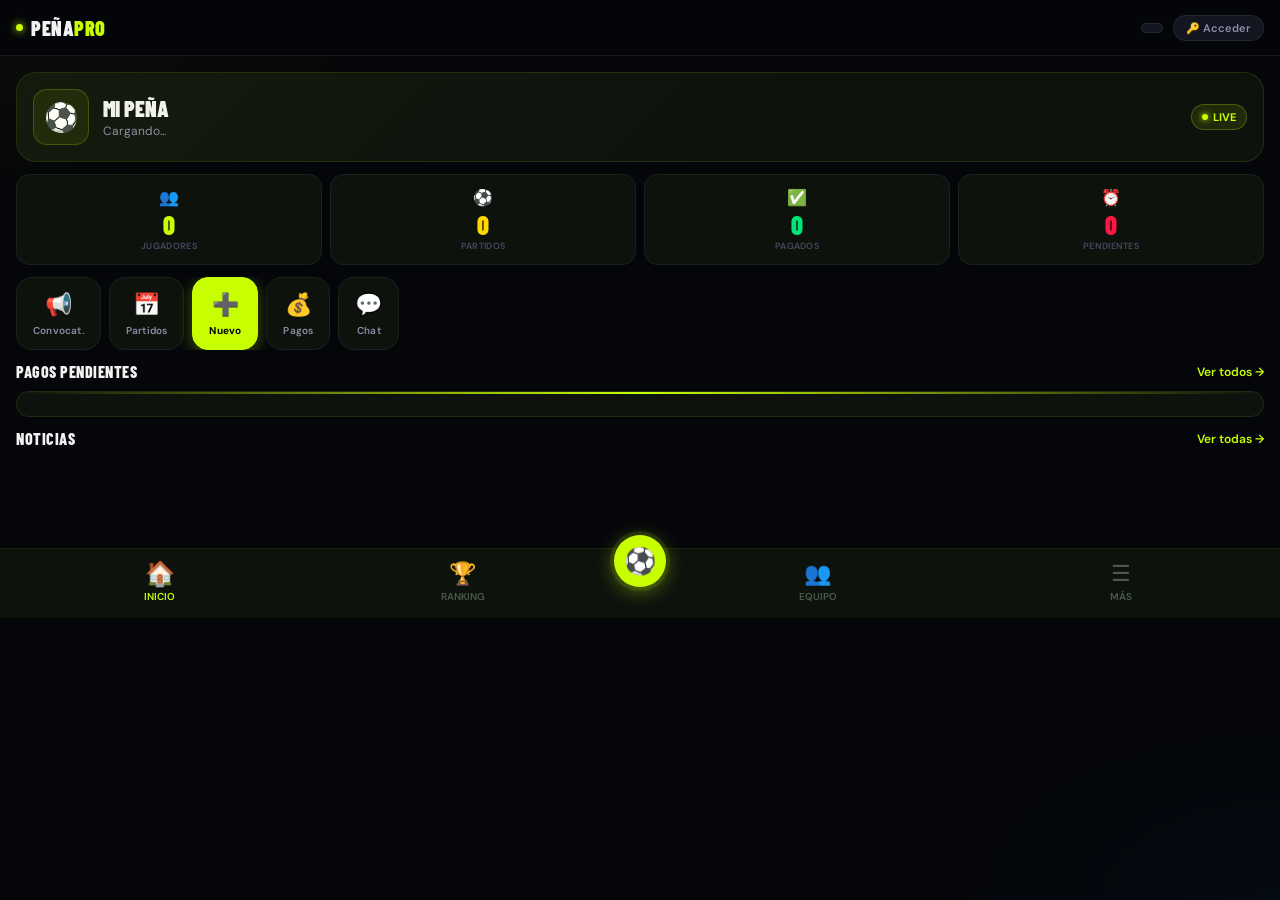
==== commit 2cf95907: "Add files via upload" ====
--- a/penapro-app.html
+++ b/penapro-app.html
@@ -3,319 +3,303 @@
 <head>
 <meta charset="UTF-8">
 <meta name="viewport" content="width=device-width, initial-scale=1.0, user-scalable=no">
+<meta name="description" content="Gestiona tu peña de fútbol. Partidos, jugadores, rankings y cuotas en tiempo real.">
+<meta name="keywords" content="peña fútbol, gestión jugadores fútbol, ranking fútbol">
+<meta name="robots" content="noindex">
+<meta name="author" content="PeñaPro">
+<meta name="language" content="Spanish">
+<meta property="og:type" content="website">
+<meta property="og:title" content="PeñaPro">
+<meta property="og:description" content="Tu peña de fútbol gestionada como un club de verdad.">
+<meta property="og:locale" content="es_ES">
+<meta name="twitter:card" content="summary">
+<meta name="twitter:title" content="PeñaPro">
+<meta name="twitter:description" content="Tu peña de fútbol gestionada como un club de verdad.">
 <meta name="theme-color" content="#05060a">
 <meta name="apple-mobile-web-app-capable" content="yes">
 <meta name="apple-mobile-web-app-status-bar-style" content="black">
 <meta name="apple-mobile-web-app-title" content="PeñaPro">
-<title>PeñaPro</title>
+<title>PeñaPro — Tu peña de fútbol</title>
 <link rel="preconnect" href="https://fonts.googleapis.com">
 <link href="https://fonts.googleapis.com/css2?family=Barlow+Condensed:wght@400;600;700;800;900&family=DM+Sans:wght@300;400;500;600;700&display=swap" rel="stylesheet">
+<link rel="stylesheet" href="penapro.css">
 <style>
-:root {
-  --bg:   #05060a;
-  --bg2:  #0c0e14;
-  --bg3:  #131620;
-  --bg4:  #1a1e2e;
-  --ac:   #c8ff00;
-  --ac2:  #a8e000;
-  --gold: #ffd600;
-  --red:  #ff1744;
-  --blue: #00b0ff;
-  --tx:   #f2f2f2;
-  --tx2:  #8a8fa8;
-  --tx3:  #454a60;
-  --b:    rgba(255,255,255,.07);
-  --b2:   rgba(200,255,0,.18);
-  --r:    14px;
-  --r2:   20px;
-  --fd:   'Barlow Condensed', sans-serif;
-  --fb:   'DM Sans', sans-serif;
-}
-
-*, *::before, *::after { box-sizing: border-box; margin: 0; padding: 0; -webkit-tap-highlight-color: transparent; }
-
-body {
+/* ── OVERRIDE: Mockup-style visual ─────────────────── */
+
+/* Nav inferior rediseñada */
+.bottom-nav {
+  height: 70px;
+  padding: 0 8px;
+  padding-bottom: env(safe-area-inset-bottom, 0);
+  background: #0d120d;
+  border-top: 1px solid rgba(200,255,0,.08);
+  position: relative;
+}
+.nav-btn {
+  color: #4a5a4a;
+  gap: 2px;
+}
+.nav-btn.active { color: #c8ff00; }
+.nav-btn.active::before {
+  display: none;
+}
+.nav-btn .nav-icon { font-size: 22px; }
+.nav-btn span:last-child { font-size: 10px; letter-spacing: 0; }
+
+/* Botón central verde */
+.nav-btn-center {
+  flex-shrink: 0;
+  width: 52px; height: 52px;
+  border-radius: 50%;
+  background: #c8ff00;
+  border: none; cursor: pointer;
+  display: flex; align-items: center; justify-content: center;
+  font-size: 26px;
+  margin-top: -14px;
+  box-shadow: 0 4px 20px rgba(200,255,0,.4), 0 0 0 4px rgba(200,255,0,.1);
+  transition: all .2s;
+  flex-direction: column;
+  gap: 0;
   font-family: var(--fb);
-  background: var(--bg);
-  color: var(--tx);
-  min-height: 100vh;
-  overflow-x: hidden;
-  -webkit-font-smoothing: antialiased;
-}
-
-body::before {
+  position: relative;
+}
+.nav-btn-center:active { transform: scale(.93); }
+
+/* Hero card del equipo */
+.team-hero-card {
+  background: #0d120d;
+  border: 1px solid rgba(200,255,0,.12);
+  border-radius: 20px;
+  padding: 16px;
+  margin-bottom: 12px;
+  display: flex;
+  align-items: center;
+  gap: 14px;
+  position: relative;
+  overflow: hidden;
+}
+.team-hero-card::before {
   content: '';
-  position: fixed; inset: 0;
-  background:
-    radial-gradient(ellipse 60% 40% at 0% 0%, rgba(200,255,0,.04), transparent 60%),
-    radial-gradient(ellipse 50% 40% at 100% 100%, rgba(0,176,255,.03), transparent 60%);
-  pointer-events: none; z-index: 0;
-}
-
-/* ── HEADER ── */
-.app-header {
-  position: sticky; top: 0; z-index: 100;
-  background: rgba(5,6,10,.96);
-  backdrop-filter: blur(20px);
-  border-bottom: 1px solid var(--b);
-  padding: 0 16px;
-  display: flex; align-items: center; gap: 10px;
-  height: 56px;
-}
-.app-logo {
-  font-family: var(--fd); font-size: 20px; font-weight: 900;
-  letter-spacing: .5px; color: var(--tx); flex: 1;
-  display: flex; align-items: center; gap: 8px;
-}
-.logo-dot {
-  width: 7px; height: 7px; border-radius: 50%;
-  background: var(--ac); box-shadow: 0 0 8px var(--ac);
-  animation: blink 2s ease-in-out infinite; flex-shrink: 0;
-}
-@keyframes blink { 0%,100%{opacity:1} 50%{opacity:.2} }
-
-.header-badge {
-  background: var(--bg3); border: 1px solid var(--b);
-  border-radius: 20px; padding: 4px 10px;
-  font-size: 11px; color: var(--tx3); font-weight: 500;
-}
-.admin-badge {
-  display: none; align-items: center; gap: 5px;
-  background: rgba(200,255,0,.07); border: 1px solid rgba(200,255,0,.2);
-  border-radius: 20px; padding: 5px 11px;
-  font-size: 11px; color: var(--ac); font-weight: 700; cursor: pointer;
-}
-.btn-login {
-  display: flex; align-items: center; gap: 4px;
-  background: var(--bg3); border: 1px solid var(--b);
-  border-radius: 20px; padding: 5px 12px;
-  font-size: 11px; color: var(--tx2); font-weight: 600; cursor: pointer;
-  font-family: var(--fb); transition: all .2s;
-}
-.btn-login:hover { border-color: rgba(200,255,0,.25); color: var(--ac); }
-
-/* ── NAV ── */
-.bottom-nav {
-  position: fixed; bottom: 0; left: 0; right: 0; z-index: 100;
-  background: rgba(5,6,10,.97); backdrop-filter: blur(20px);
-  border-top: 1px solid var(--b);
-  display: flex; padding-bottom: env(safe-area-inset-bottom,0);
-}
-.nav-btn {
-  flex: 1; padding: 10px 2px 8px;
-  background: none; border: none; cursor: pointer;
-  display: flex; flex-direction: column; align-items: center; gap: 3px;
-  color: var(--tx3); transition: color .2s; font-family: var(--fb);
-  position: relative;
-}
-.nav-btn.active { color: var(--ac); }
-.nav-btn.active::before {
-  content: ''; position: absolute; top: 0;
-  left: 50%; transform: translateX(-50%);
-  width: 20px; height: 2px;
-  background: var(--ac); border-radius: 0 0 2px 2px;
-  box-shadow: 0 0 8px var(--ac);
-}
-.nav-btn .nav-icon { font-size: 20px; transition: transform .2s; }
-.nav-btn.active .nav-icon { transform: scale(1.1); }
-.nav-btn span:last-child { font-size: 9px; font-weight: 600; text-transform: uppercase; letter-spacing: .5px; }
-
-/* ── PAGES ── */
-.page { display: none; padding: 16px 16px 90px; position: relative; z-index: 1; }
-.page.active { display: block; animation: pageIn .2s ease both; }
-@keyframes pageIn { from{opacity:0;transform:translateY(6px)} to{opacity:1;transform:translateY(0)} }
-
-/* ── CARDS ── */
-.card {
-  background: var(--bg2); border: 1px solid var(--b);
-  border-radius: var(--r2); padding: 18px; margin-bottom: 12px;
+  position: absolute; inset: 0;
+  background: linear-gradient(135deg, rgba(200,255,0,.04), transparent 60%);
+  pointer-events: none;
+}
+.team-shield {
+  width: 56px; height: 56px;
+  border-radius: 14px;
+  background: rgba(200,255,0,.08);
+  border: 1.5px solid rgba(200,255,0,.2);
+  display: flex; align-items: center; justify-content: center;
+  font-size: 28px; flex-shrink: 0;
+}
+.team-info { flex: 1; min-width: 0; }
+.team-name {
+  font-family: var(--fd);
+  font-size: 22px; font-weight: 900;
+  color: var(--tx); margin-bottom: 2px;
+  white-space: nowrap; overflow: hidden; text-overflow: ellipsis;
+}
+.team-slogan { font-size: 12px; color: var(--tx2); }
+.live-badge {
+  display: flex; align-items: center; gap: 5px;
+  background: rgba(200,255,0,.1);
+  border: 1px solid rgba(200,255,0,.25);
+  border-radius: 20px; padding: 5px 10px;
+  font-size: 11px; font-weight: 700; color: #c8ff00;
+  flex-shrink: 0;
+}
+.live-badge-dot {
+  width: 6px; height: 6px; border-radius: 50%;
+  background: #c8ff00; box-shadow: 0 0 6px #c8ff00;
+  animation: livepulse 1.5s infinite;
+}
+@keyframes livepulse { 0%,100%{opacity:1} 50%{opacity:.3} }
+
+/* Stats fila del mockup */
+.mockup-stats {
+  display: grid;
+  grid-template-columns: repeat(4, 1fr);
+  gap: 8px;
+  margin-bottom: 12px;
+}
+.mockup-stat {
+  background: #0d120d;
+  border: 1px solid rgba(255,255,255,.06);
+  border-radius: 14px;
+  padding: 12px 8px;
+  text-align: center;
+}
+.mockup-stat-icon { font-size: 16px; margin-bottom: 4px; }
+.mockup-stat-num {
+  font-family: var(--fd);
+  font-size: 26px; font-weight: 900; line-height: 1;
+  margin-bottom: 2px;
+}
+.mockup-stat-lbl {
+  font-size: 9px; color: var(--tx3);
+  font-weight: 600; text-transform: uppercase;
+  letter-spacing: .3px;
+}
+
+/* Quick actions row */
+.quick-actions {
+  display: flex;
+  gap: 8px;
+  margin-bottom: 12px;
+  overflow-x: auto;
+}
+.quick-actions::-webkit-scrollbar { display: none; }
+.qa-btn {
+  display: flex; flex-direction: column; align-items: center; gap: 5px;
+  background: #0d120d;
+  border: 1px solid rgba(255,255,255,.06);
+  border-radius: 16px;
+  padding: 12px 16px;
+  cursor: pointer; flex-shrink: 0;
+  transition: all .15s;
+  font-family: var(--fb);
+}
+.qa-btn:active { transform: scale(.96); background: #131a13; }
+.qa-btn.qa-center {
+  background: #c8ff00;
+  border-color: #c8ff00;
+  box-shadow: 0 4px 16px rgba(200,255,0,.3);
+}
+.qa-icon { font-size: 22px; }
+.qa-lbl {
+  font-size: 10px; font-weight: 600;
+  color: var(--tx2); white-space: nowrap;
+  letter-spacing: .2px;
+}
+.qa-btn.qa-center .qa-lbl { color: #000; font-weight: 700; }
+
+/* Próximo partido card */
+.next-match-card {
+  background: #0d120d;
+  border: 1px solid rgba(200,255,0,.1);
+  border-radius: 20px;
+  padding: 16px;
+  margin-bottom: 12px;
   position: relative; overflow: hidden;
 }
-.card::after {
-  content: ''; position: absolute; top: 0; left: 0; right: 0; height: 1px;
-  background: linear-gradient(90deg,transparent,rgba(200,255,0,.2),transparent);
-}
-.news-card {
-  background: var(--bg2); border: 1px solid var(--b);
-  border-radius: var(--r2); padding: 18px; margin-bottom: 10px;
-  position: relative; overflow: hidden;
-}
-.news-card::after {
-  content: ''; position: absolute; top: 0; left: 0; right: 0; height: 1px;
-  background: linear-gradient(90deg,transparent,rgba(255,214,0,.3),transparent);
-}
-
-/* ── SECTION TITLES ── */
-.section-title {
-  font-family: var(--fd); font-size: 22px; font-weight: 800;
-  letter-spacing: -.2px; margin-bottom: 14px;
-  display: flex; align-items: center; gap: 10px; color: var(--tx);
-}
-.section-title .dot {
-  width: 6px; height: 6px; border-radius: 50%;
-  background: var(--ac); box-shadow: 0 0 8px var(--ac); flex-shrink: 0;
-}
-
-/* ── BUTTONS ── */
-.btn {
-  display: inline-flex; align-items: center; justify-content: center; gap: 7px;
-  padding: 13px 20px; border-radius: 12px; border: none; cursor: pointer;
-  font-family: var(--fb); font-size: 14px; font-weight: 600; transition: all .2s;
-}
-.btn:active { transform: scale(.97); }
-.btn-primary { background: var(--ac); color: #000; width: 100%; font-weight: 700; box-shadow: 0 4px 20px rgba(200,255,0,.2); }
-.btn-primary:hover { background: var(--ac2); }
-.btn-secondary { background: var(--bg3); color: var(--tx); border: 1px solid var(--b); }
-.btn-danger { background: rgba(255,23,68,.1); color: var(--red); border: 1px solid rgba(255,23,68,.2); }
-.btn-gold { background: var(--gold); color: #000; font-weight: 700; }
-.btn-sm { padding: 7px 14px; font-size: 12px; border-radius: 8px; }
-.btn-full { width: 100%; }
-
-/* ── FORMS ── */
-.form-group { margin-bottom: 14px; }
-.form-label { display: block; font-size: 10px; font-weight: 700; text-transform: uppercase; letter-spacing: 1px; color: var(--tx3); margin-bottom: 6px; }
-.form-input, .form-select {
-  width: 100%; background: var(--bg3); border: 1px solid var(--b);
-  border-radius: 10px; padding: 12px 14px; color: var(--tx);
-  font-size: 15px; font-family: var(--fb); outline: none;
-  transition: border-color .2s; -webkit-appearance: none;
-}
-.form-input:focus, .form-select:focus { border-color: rgba(200,255,0,.35); background: var(--bg4); }
-.form-select option { background: var(--bg3); }
-.form-row { display: grid; grid-template-columns: 1fr 1fr; gap: 10px; }
-
-/* ── STATS ── */
-.stats-grid { display: grid; grid-template-columns: 1fr 1fr; gap: 10px; margin-bottom: 14px; }
-.stat-card {
-  background: var(--bg2); border: 1px solid var(--b);
-  border-radius: 16px; padding: 16px; text-align: center;
-}
-.sv { font-family: var(--fd); font-size: 30px; font-weight: 800; line-height: 1; margin-bottom: 4px; animation: countUp .5s ease both; }
-.sl { font-size: 10px; color: var(--tx3); font-weight: 600; text-transform: uppercase; letter-spacing: .8px; }
-@keyframes countUp { from{opacity:0;transform:translateY(6px)} to{opacity:1;transform:translateY(0)} }
-
-/* ── PLAYERS ── */
+.next-match-card::after {
+  content: '';
+  position: absolute; top: 0; left: 0; right: 0; height: 2px;
+  background: linear-gradient(90deg, transparent, #c8ff00, transparent);
+}
+.next-match-label {
+  font-size: 10px; font-weight: 700;
+  color: #c8ff00; text-transform: uppercase;
+  letter-spacing: 1px; margin-bottom: 6px;
+}
+.next-match-date {
+  font-family: var(--fd);
+  font-size: 28px; font-weight: 900;
+  color: var(--tx); margin-bottom: 14px;
+}
+.match-vs {
+  display: flex; align-items: center; justify-content: space-between;
+  gap: 12px;
+}
+.match-team-side { text-align: center; flex: 1; }
+.match-team-icon {
+  width: 44px; height: 44px; border-radius: 50%;
+  background: rgba(200,255,0,.08);
+  border: 1.5px solid rgba(200,255,0,.2);
+  display: flex; align-items: center; justify-content: center;
+  font-size: 20px; margin: 0 auto 6px;
+}
+.match-team-name { font-size: 11px; font-weight: 600; color: var(--tx); }
+.match-vs-text {
+  font-family: var(--fd); font-size: 16px; font-weight: 800;
+  color: var(--tx3);
+}
+.match-detail-btn {
+  width: 100%; margin-top: 14px;
+  padding: 10px;
+  background: transparent;
+  border: 1px solid rgba(200,255,0,.15);
+  border-radius: 10px;
+  color: #c8ff00;
+  font-size: 13px; font-weight: 600;
+  cursor: pointer; font-family: var(--fb);
+  display: flex; align-items: center; justify-content: space-between;
+}
+
+/* Activity feed */
+.activity-item {
+  display: flex; align-items: center; gap: 12px;
+  padding: 12px 0;
+  border-bottom: 1px solid rgba(255,255,255,.04);
+}
+.activity-item:last-child { border-bottom: none; }
+.activity-icon {
+  width: 36px; height: 36px; border-radius: 50%;
+  background: #131a13;
+  border: 1px solid rgba(255,255,255,.06);
+  display: flex; align-items: center; justify-content: center;
+  font-size: 16px; flex-shrink: 0;
+}
+.activity-text { flex: 1; min-width: 0; }
+.activity-title {
+  font-size: 13px; font-weight: 600; color: var(--tx);
+  white-space: nowrap; overflow: hidden; text-overflow: ellipsis;
+}
+.activity-time { font-size: 11px; color: var(--tx3); margin-top: 1px; }
+.activity-arrow { color: var(--tx3); font-size: 14px; }
+
+/* Section headers */
+.section-header {
+  display: flex; align-items: center; justify-content: space-between;
+  margin-bottom: 10px;
+}
+.section-header-title {
+  font-family: var(--fd); font-size: 16px; font-weight: 800;
+  color: var(--tx); text-transform: uppercase; letter-spacing: .5px;
+}
+.section-header-link {
+  font-size: 12px; font-weight: 600;
+  color: #c8ff00; cursor: pointer;
+}
+
+/* Player items mejorados */
 .player-item {
-  display: flex; align-items: center; gap: 12px;
-  padding: 12px 14px; background: var(--bg2);
-  border-radius: 14px; margin-bottom: 8px; border: 1px solid var(--b);
-  transition: all .15s;
-}
-.player-item:active { transform: scale(.99); }
-.pi { flex: 1; min-width: 0; }
-.pn { font-weight: 700; font-size: 14px; white-space: nowrap; overflow: hidden; text-overflow: ellipsis; font-family: var(--fd); letter-spacing: .2px; }
-.ps { font-size: 11px; color: var(--tx2); margin-top: 2px; }
-
-/* ── BADGES ── */
-.badge { display: inline-flex; align-items: center; padding: 3px 8px; border-radius: 20px; font-size: 10px; font-weight: 700; text-transform: uppercase; letter-spacing: .4px; }
-.badge-ok     { background: rgba(200,255,0,.1); color: var(--ac); border: 1px solid rgba(200,255,0,.2); }
-.badge-no     { background: rgba(255,23,68,.1); color: var(--red); border: 1px solid rgba(255,23,68,.2); }
-.badge-warn   { background: rgba(255,214,0,.1); color: var(--gold); border: 1px solid rgba(255,214,0,.2); }
-.badge-injury { background: rgba(255,107,53,.1); color: #ff6b35; border: 1px solid rgba(255,107,53,.2); }
-.badge-sanc   { background: rgba(255,23,68,.1); color: var(--red); border: 1px solid rgba(255,23,68,.2); }
-
-/* ── CHIPS ── */
-.chip {
-  display: inline-flex; align-items: center; gap: 4px;
-  padding: 6px 13px; border-radius: 20px; font-size: 11px; font-weight: 600;
-  cursor: pointer; border: 1px solid var(--b); background: var(--bg3);
-  color: var(--tx3); transition: all .15s; white-space: nowrap; font-family: var(--fb);
-}
-.chip.active { background: rgba(200,255,0,.08); border-color: rgba(200,255,0,.3); color: var(--ac); }
-.chip-row { display: flex; gap: 8px; flex-wrap: wrap; margin-bottom: 14px; overflow-x: auto; }
-.chip-row::-webkit-scrollbar { display: none; }
-
-/* ── MATCH ── */
-.team-card { border-radius: var(--r2); padding: 16px; margin-bottom: 10px; border: 1px solid var(--b); background: var(--bg2); }
-.match-score { display: flex; align-items: center; justify-content: center; gap: 16px; padding: 20px; background: var(--bg2); border-radius: var(--r2); margin: 10px 0; border: 1px solid var(--b); }
-.match-team { text-align: center; flex: 1; }
-
-/* ── RANKING ── */
-.rank-row { display: flex; align-items: center; gap: 10px; padding: 12px 14px; background: var(--bg2); border-radius: 14px; margin-bottom: 7px; border: 1px solid var(--b); }
-.rank-pos { font-family: var(--fd); font-size: 20px; font-weight: 800; width: 24px; text-align: center; color: var(--tx3); }
-.rank-pos.gold   { color: var(--gold); text-shadow: 0 0 12px rgba(255,214,0,.4); }
-.rank-pos.silver { color: #e0e0e0; }
-.rank-pos.bronze { color: #cd7f32; }
-.ri { flex: 1; min-width: 0; }
-.rn { font-weight: 700; font-size: 13px; white-space: nowrap; overflow: hidden; text-overflow: ellipsis; font-family: var(--fd); }
-.rs { font-size: 11px; color: var(--tx2); margin-top: 2px; }
-.pts-legend { display: flex; gap: 14px; flex-wrap: wrap; margin-bottom: 12px; padding: 12px 14px; background: var(--bg2); border-radius: 12px; border: 1px solid var(--b); font-size: 12px; font-weight: 600; color: var(--tx2); }
-
-/* ── STREAKS ── */
-.sbadge { display: inline-flex; align-items: center; padding: 2px 7px; border-radius: 20px; font-size: 11px; font-weight: 800; margin-left: 4px; vertical-align: middle; }
-.sfire { background: rgba(255,23,68,.12); color: var(--red); border: 1px solid rgba(255,23,68,.25); animation: glow 1.4s ease-in-out infinite alternate; }
-.shot  { background: rgba(255,107,53,.12); color: #ff6b35; border: 1px solid rgba(255,107,53,.25); }
-.swarm { background: rgba(255,214,0,.1); color: var(--gold); border: 1px solid rgba(255,214,0,.2); }
-@keyframes glow { from{box-shadow:0 0 4px rgba(255,23,68,.2)} to{box-shadow:0 0 14px rgba(255,23,68,.6)} }
-.rdot { display: inline-flex; align-items: center; justify-content: center; width: 28px; height: 28px; border-radius: 50%; font-size: 10px; font-weight: 800; }
-.rdot.win  { background: rgba(200,255,0,.1); color: var(--ac); border: 1px solid rgba(200,255,0,.25); }
-.rdot.draw { background: rgba(255,214,0,.1); color: var(--gold); border: 1px solid rgba(255,214,0,.25); }
-.rdot.loss { background: rgba(255,23,68,.1); color: var(--red); border: 1px solid rgba(255,23,68,.25); }
-
-/* ── EVENTS ── */
-.ev-card { background: linear-gradient(135deg,rgba(200,255,0,.04),transparent); border: 1px solid rgba(200,255,0,.1); border-radius: var(--r2); padding: 18px; margin-bottom: 12px; }
-.cu { background: var(--bg3); border: 1px solid var(--b); border-radius: 12px; padding: 10px 16px; min-width: 60px; }
-.cv { font-family: var(--fd); font-size: 26px; font-weight: 800; line-height: 1; color: var(--ac); text-align: center; }
-.cl { font-size: 10px; color: var(--tx3); text-transform: uppercase; letter-spacing: .5px; text-align: center; }
-.past-ev { opacity: .5; }
-.caja-row { display: flex; align-items: center; gap: 12px; padding: 12px 14px; background: var(--bg2); border-radius: 12px; margin-bottom: 8px; border: 1px solid var(--b); }
-
-/* ── MODALS ── */
-.modal-overlay { position: fixed; inset: 0; z-index: 200; background: rgba(0,0,0,.88); backdrop-filter: blur(12px); display: flex; align-items: flex-end; opacity: 0; pointer-events: none; transition: opacity .2s; }
-.modal-overlay.open { opacity: 1; pointer-events: all; }
-.modal-sheet { width: 100%; background: var(--bg2); border-radius: 24px 24px 0 0; padding: 20px 20px calc(24px + env(safe-area-inset-bottom,0)); border-top: 1px solid var(--b); transform: translateY(100%); transition: transform .3s cubic-bezier(.32,.72,0,1); max-height: 92vh; overflow-y: auto; }
-.modal-overlay.open .modal-sheet { transform: translateY(0); }
-.modal-handle { width: 36px; height: 4px; background: var(--bg4); border-radius: 2px; margin: 0 auto 18px; }
-.modal-title { font-family: var(--fd); font-size: 24px; font-weight: 800; margin-bottom: 16px; }
-
-/* ── MISC ── */
-.photo-area { width: 84px; height: 84px; border-radius: 50%; background: var(--bg3); border: 2px dashed var(--b); display: flex; align-items: center; justify-content: center; cursor: pointer; margin: 0 auto 16px; font-size: 26px; transition: border-color .2s; flex-direction: column; gap: 4px; }
-.photo-area:hover { border-color: var(--ac); }
-.scorer-row { display: flex; align-items: center; gap: 8px; padding: 9px 12px; background: var(--bg3); border-radius: 10px; margin-bottom: 6px; }
-.card-btn { display: inline-flex; align-items: center; gap: 2px; font-size: 13px; cursor: pointer; padding: 5px 8px; border-radius: 8px; background: var(--bg4); font-family: var(--fd); }
-.sel-item { display: flex; align-items: center; gap: 10px; padding: 10px 12px; border-radius: 12px; margin-bottom: 6px; border: 1px solid var(--b); background: var(--bg3); cursor: pointer; transition: all .15s; }
-.sel-on { border-color: rgba(200,255,0,.35); background: rgba(200,255,0,.05); }
-.sel-chk { width: 22px; height: 22px; border-radius: 50%; border: 2px solid var(--b); flex-shrink: 0; display: flex; align-items: center; justify-content: center; font-size: 11px; }
-.sel-on .sel-chk { border-color: var(--ac); background: rgba(200,255,0,.12); color: #000; }
-.divider { height: 1px; background: var(--b); margin: 14px 0; }
-.alert { padding: 12px 14px; border-radius: 12px; font-size: 13px; margin-bottom: 12px; display: flex; align-items: center; gap: 8px; line-height: 1.5; }
-.alert-info  { background: rgba(200,255,0,.05); border: 1px solid rgba(200,255,0,.12); color: var(--ac); }
-.alert-ok    { background: rgba(200,255,0,.07); border: 1px solid rgba(200,255,0,.18); color: var(--ac); }
-.alert-warn  { background: rgba(255,214,0,.06); border: 1px solid rgba(255,214,0,.18); color: var(--gold); }
-.alert-gold  { background: rgba(255,165,0,.06); border: 1px solid rgba(255,165,0,.18); color: #ffa500; }
-.empty-state { text-align: center; padding: 40px 20px; color: var(--tx3); }
-.empty-state .icon { font-size: 44px; margin-bottom: 12px; opacity: .35; }
-.empty-state p { font-size: 13px; line-height: 1.6; }
-.progress-bar { width: 100%; height: 6px; background: var(--bg4); border-radius: 3px; overflow: hidden; }
-.progress-fill { height: 100%; border-radius: 3px; background: linear-gradient(90deg,var(--ac),#76ff03); transition: width .5s; }
-.badge-item { display: flex; flex-direction: column; align-items: center; gap: 4px; background: var(--bg3); border: 1px solid var(--b); border-radius: 12px; padding: 12px 10px; width: 76px; text-align: center; }
-.hero-card { background: var(--bg2); border: 1px solid var(--b); border-radius: 24px; padding: 20px; margin-bottom: 14px; position: relative; overflow: hidden; }
-.live-dot { display: inline-block; width: 7px; height: 7px; border-radius: 50%; background: var(--ac); box-shadow: 0 0 8px var(--ac); animation: blink 1.8s infinite; }
-.fab { position: fixed; bottom: 78px; right: 16px; width: 52px; height: 52px; border-radius: 50%; background: var(--ac); border: none; cursor: pointer; font-size: 24px; display: flex; align-items: center; justify-content: center; box-shadow: 0 4px 20px rgba(200,255,0,.35); z-index: 50; transition: all .2s; color: #000; font-weight: 900; }
-.fab:active { transform: scale(.93); }
-.muro-card { display: flex; align-items: center; gap: 14px; padding: 16px; border-radius: 16px; margin-bottom: 10px; position: relative; overflow: hidden; }
-.muro-gloria-card { background: linear-gradient(135deg,rgba(255,214,0,.04),var(--bg2)); border: 1px solid rgba(255,214,0,.12); }
-.muro-gloria-card::before { content:''; position:absolute; top:0; left:0; right:0; height:2px; background:linear-gradient(90deg,transparent,var(--gold),transparent); }
-.muro-verg-card { background: linear-gradient(135deg,rgba(255,23,68,.04),var(--bg2)); border: 1px solid rgba(255,23,68,.1); }
-.muro-verg-card::before { content:''; position:absolute; top:0; left:0; right:0; height:2px; background:linear-gradient(90deg,transparent,var(--red),transparent); }
-.muro-emoji { font-size: 28px; flex-shrink: 0; }
-.skeleton { background: linear-gradient(90deg,var(--bg3) 25%,var(--bg4) 50%,var(--bg3) 75%); background-size: 200% 100%; animation: shimmer 1.5s infinite; border-radius: 8px; }
-@keyframes shimmer { 0%{background-position:200% 0} 100%{background-position:-200% 0} }
-.sk-line { height: 12px; margin-bottom: 8px; border-radius: 6px; }
-.sk-circle { width: 44px; height: 44px; border-radius: 50%; flex-shrink: 0; }
-.sk-card { background: var(--bg2); border: 1px solid var(--b); border-radius: 16px; padding: 14px; margin-bottom: 10px; display: flex; align-items: center; gap: 12px; }
-.player-item { transition: transform .15s, background .15s; }
-.player-item:active { transform: scale(.98); }
-::-webkit-scrollbar { width: 3px; }
-::-webkit-scrollbar-thumb { background: var(--bg4); border-radius: 2px; }
-.toggle-row { display: flex; align-items: center; justify-content: space-between; padding: 4px 0; margin-bottom: 10px; }
-.toggle { position: relative; width: 46px; height: 26px; flex-shrink: 0; }
-.toggle input { opacity: 0; width: 0; height: 0; position: absolute; }
-.toggle-slider { position: absolute; inset: 0; background: var(--bg4); border-radius: 13px; cursor: pointer; transition: .2s; border: 1px solid var(--b); }
-.toggle-slider::after { content: ''; position: absolute; left: 3px; top: 3px; width: 18px; height: 18px; background: var(--tx3); border-radius: 50%; transition: .2s; }
-.toggle input:checked + .toggle-slider { background: rgba(200,255,0,.12); border-color: var(--ac); }
-.toggle input:checked + .toggle-slider::after { transform: translateX(20px); background: var(--ac); }
-.chat-container { height: calc(100vh - 260px); overflow-y: auto; padding: 4px 0; margin-bottom: 12px; }
+  border-radius: 16px;
+  background: #0d120d;
+}
+.player-item:active { background: #131a13; }
+
+/* Rank rows mejorados */
+.rank-row { background: #0d120d; border-radius: 16px; }
+
+/* Cards generales */
+.card { background: #0d120d; border-color: rgba(255,255,255,.06); }
+.stat-card { background: #0d120d; border-color: rgba(255,255,255,.06); }
+
+/* Chips más redondeados */
+.chip { border-radius: 22px; }
+.chip.active { 
+  background: rgba(200,255,0,.1); 
+  border-color: rgba(200,255,0,.35); 
+  color: #c8ff00; 
+}
+
+/* Alerts */
+.alert-info { background: rgba(200,255,0,.06); border-color: rgba(200,255,0,.15); }
+.alert-ok   { background: rgba(200,255,0,.06); border-color: rgba(200,255,0,.15); }
+
+/* FAB mejorado */
+.fab { box-shadow: 0 4px 24px rgba(200,255,0,.4); }
+
+/* Badges más nítidos */
+.badge-ok { background: rgba(200,255,0,.1); color: #c8ff00; border-color: rgba(200,255,0,.2); }
+
+/* Modales más oscuros */
+.modal-sheet { background: #0d120d; }
+
+/* Sección title */
+.section-title { font-size: 18px; }
+.section-title .dot { background: #c8ff00; box-shadow: 0 0 8px #c8ff00; }
 </style>
 </head>
 <body>
@@ -334,33 +318,75 @@
 
 <!-- HOME -->
 <div class="page active" id="page-home">
-  <div style="background:var(--bg2);border:1px solid var(--b);border-radius:24px;overflow:hidden;margin-bottom:16px;position:relative">
-    <div style="position:absolute;top:-50px;right:-50px;width:160px;height:160px;background:radial-gradient(circle,rgba(200,255,0,.06),transparent 70%);pointer-events:none"></div>
-    <div style="padding:22px 18px 18px">
-      <div style="display:flex;align-items:center;gap:12px;margin-bottom:16px">
-        <div style="width:46px;height:46px;border-radius:14px;background:rgba(200,255,0,.08);border:1px solid rgba(200,255,0,.18);display:flex;align-items:center;justify-content:center;font-size:24px;flex-shrink:0">⚽</div>
-        <div style="flex:1;min-width:0">
-          <div id="home-peña-name" style="font-family:var(--fd);font-size:24px;font-weight:900;letter-spacing:-.3px;color:var(--tx);white-space:nowrap;overflow:hidden;text-overflow:ellipsis">MI PEÑA</div>
-          <div id="home-meta" style="font-size:12px;color:var(--tx3);margin-top:1px">Cargando...</div>
-        </div>
-        <div style="display:flex;align-items:center;gap:5px;font-size:10px;color:var(--ac);background:rgba(200,255,0,.06);border:1px solid rgba(200,255,0,.12);border-radius:20px;padding:4px 9px;flex-shrink:0">
-          <span class="live-dot"></span> LIVE
-        </div>
-      </div>
-      <div id="home-bday"></div>
-      <div id="home-conv-alert"></div>
-      <div id="home-mvp"></div>
-      <div id="home-active"></div>
-    </div>
+
+  <!-- Hero card equipo -->
+  <div class="team-hero-card">
+    <div class="team-shield">⚽</div>
+    <div class="team-info">
+      <div class="team-name" id="home-peña-name">MI PEÑA</div>
+      <div class="team-slogan" id="home-meta">Cargando...</div>
+    </div>
+    <div class="live-badge"><span class="live-badge-dot"></span>LIVE</div>
   </div>
-  <div class="stats-grid" id="home-stats"></div>
-  <div class="section-title"><div class="dot"></div>Próximo Evento</div>
+
+  <!-- Stats 4 columnas -->
+  <div class="mockup-stats" id="home-stats">
+    <div class="mockup-stat"><div class="mockup-stat-icon">👥</div><div class="mockup-stat-num" style="color:#c8ff00">0</div><div class="mockup-stat-lbl">Jugadores</div></div>
+    <div class="mockup-stat"><div class="mockup-stat-icon">⚽</div><div class="mockup-stat-num" style="color:#ffd600">0</div><div class="mockup-stat-lbl">Partidos</div></div>
+    <div class="mockup-stat"><div class="mockup-stat-icon">✅</div><div class="mockup-stat-num" style="color:#00e676">0</div><div class="mockup-stat-lbl">Pagados</div></div>
+    <div class="mockup-stat"><div class="mockup-stat-icon">⏰</div><div class="mockup-stat-num" style="color:#ff1744">0</div><div class="mockup-stat-lbl">Pendientes</div></div>
+  </div>
+
+  <!-- Quick actions -->
+  <div class="quick-actions">
+    <button class="qa-btn" onclick="showPage('convocatoria',null);closeM('modal-more')">
+      <span class="qa-icon">📢</span><span class="qa-lbl">Convocat.</span>
+    </button>
+    <button class="qa-btn" onclick="showPage('partidos',null)">
+      <span class="qa-icon">📅</span><span class="qa-lbl">Partidos</span>
+    </button>
+    <button class="qa-btn qa-center" onclick="showPage('partidos',null)">
+      <span class="qa-icon">➕</span><span class="qa-lbl">Nuevo</span>
+    </button>
+    <button class="qa-btn" onclick="showPage('caja',null)">
+      <span class="qa-icon">💰</span><span class="qa-lbl">Pagos</span>
+    </button>
+    <button class="qa-btn" onclick="showPage('chat',null)">
+      <span class="qa-icon">💬</span><span class="qa-lbl">Chat</span>
+    </button>
+  </div>
+
+  <!-- Alertas -->
+  <div id="home-bday"></div>
+  <div id="home-conv-alert"></div>
+  <div id="home-mvp"></div>
+  <div id="home-active"></div>
+
+  <!-- Próximo evento -->
   <div id="home-next-event"></div>
-  <div class="section-title"><div class="dot"></div>Noticias</div>
-  <div id="home-news"></div>
-  <div class="section-title"><div class="dot"></div>Pagos Pendientes</div>
-  <div id="home-pending"></div>
+
+  <!-- Actividad reciente -->
+  <div id="home-pending-wrap">
+    <div class="section-header">
+      <div class="section-header-title">Pagos pendientes</div>
+      <div class="section-header-link" onclick="showPage('caja',null)">Ver todos →</div>
+    </div>
+    <div class="next-match-card" style="padding:12px">
+      <div id="home-pending"></div>
+    </div>
+  </div>
+
+  <!-- Noticias -->
+  <div style="margin-top:12px">
+    <div class="section-header">
+      <div class="section-header-title">Noticias</div>
+      <div class="section-header-link" onclick="showPage('noticias',null)">Ver todas →</div>
+    </div>
+    <div id="home-news"></div>
+  </div>
+
 </div>
+
 
 <!-- JUGADORES -->
 <div class="page" id="page-jugadores">
@@ -461,16 +487,6 @@
   <button class="fab admin-only" onclick="openM('modal-add-conv')" style="display:none">+</button>
 </div>
 
-<!-- TEMPORADAS -->
-<div class="page" id="page-temporadas">
-  <div class="section-title"><div class="dot"></div>Temporadas</div>
-  <div class="admin-only" style="display:none;margin-bottom:14px">
-    <div class="alert alert-warn">⚠️ Cerrar temporada resetea todas las estadísticas.</div>
-    <button class="btn btn-gold btn-full" onclick="openM('modal-close-season')">🏆 Cerrar Temporada</button>
-  </div>
-  <div id="temporadas-list"></div>
-</div>
-
 <!-- AJUSTES -->
 <div class="page" id="page-ajustes">
   <div class="section-title"><div class="dot"></div>Ajustes</div>
@@ -552,9 +568,11 @@
 <!-- NAV -->
 <nav class="bottom-nav">
   <button class="nav-btn active" onclick="showPage('home',this)"><span class="nav-icon">🏠</span><span>Inicio</span></button>
-  <button class="nav-btn" onclick="showPage('jugadores',this)"><span class="nav-icon">👥</span><span>Jugadores</span></button>
-  <button class="nav-btn" onclick="showPage('partidos',this)"><span class="nav-icon">⚽</span><span>Partidos</span></button>
   <button class="nav-btn" onclick="showPage('ranking',this)"><span class="nav-icon">🏆</span><span>Ranking</span></button>
+  <button class="nav-btn-center" onclick="showPage('partidos',document.querySelector('.nav-btn-center'))">
+    ⚽
+  </button>
+  <button class="nav-btn" onclick="showPage('jugadores',this)"><span class="nav-icon">👥</span><span>Equipo</span></button>
   <button class="nav-btn" onclick="openM('modal-more')"><span class="nav-icon">☰</span><span>Más</span></button>
 </nav>
 
@@ -569,9 +587,10 @@
       <button class="btn btn-secondary" style="flex-direction:column;gap:5px;padding:14px;height:76px" onclick="closeM('modal-more');showPage('noticias',null)"><span style="font-size:24px">📢</span><span>Noticias</span></button>
       <button class="btn btn-secondary" style="flex-direction:column;gap:5px;padding:14px;height:76px" onclick="closeM('modal-more');showPage('chat',null)"><span style="font-size:24px">💬</span><span>Chat</span></button>
       <button class="btn btn-secondary" style="flex-direction:column;gap:5px;padding:14px;height:76px" onclick="closeM('modal-more');showPage('convocatoria',null)"><span style="font-size:24px">📋</span><span>Convocat.</span></button>
-      <button class="btn btn-secondary" style="flex-direction:column;gap:5px;padding:14px;height:76px" onclick="closeM('modal-more');showPage('temporadas',null)"><span style="font-size:24px">🔄</span><span>Temporadas</span></button>
+      
       <button class="btn btn-secondary" style="flex-direction:column;gap:5px;padding:14px;height:76px" onclick="closeM('modal-more');showPage('muro',null)"><span style="font-size:24px">🏆</span><span>Muro</span></button>
       <button class="btn btn-secondary" style="flex-direction:column;gap:5px;padding:14px;height:76px" onclick="closeM('modal-more');showPage('ajustes',null)"><span style="font-size:24px">⚙️</span><span>Ajustes</span></button>
+      <button class="btn btn-secondary" style="flex-direction:column;gap:5px;padding:14px;height:76px;grid-column:span 2;background:rgba(200,255,0,.06);border-color:rgba(200,255,0,.2)" onclick="closeM('modal-more');goIA()"><span style="font-size:24px">🤖</span><span style="color:var(--ac)">Asistente IA</span></button>
     </div>
   </div>
 </div>
@@ -579,22 +598,7 @@
 
 
 <!-- MODAL MÁS -->
-<div class="modal-overlay" id="modal-more" onclick="closeBg(event,'modal-more')">
-  <div class="modal-sheet" style="padding-bottom:28px">
-    <div class="modal-handle"></div>
-    <div class="modal-title">Más secciones</div>
-    <div style="display:grid;grid-template-columns:1fr 1fr;gap:10px">
-      <button class="btn btn-secondary" style="flex-direction:column;gap:5px;padding:14px;height:76px" onclick="closeM('modal-more');showPage('calendario',null)"><span style="font-size:24px">📅</span><span>Calendario</span></button>
-      <button class="btn btn-secondary" style="flex-direction:column;gap:5px;padding:14px;height:76px" onclick="closeM('modal-more');showPage('caja',null)"><span style="font-size:24px">💰</span><span>Caja</span></button>
-      <button class="btn btn-secondary" style="flex-direction:column;gap:5px;padding:14px;height:76px" onclick="closeM('modal-more');showPage('noticias',null)"><span style="font-size:24px">📢</span><span>Noticias</span></button>
-      <button class="btn btn-secondary" style="flex-direction:column;gap:5px;padding:14px;height:76px" onclick="closeM('modal-more');showPage('chat',null)"><span style="font-size:24px">💬</span><span>Chat</span></button>
-      <button class="btn btn-secondary" style="flex-direction:column;gap:5px;padding:14px;height:76px" onclick="closeM('modal-more');showPage('convocatoria',null)"><span style="font-size:24px">📋</span><span>Convocatoria</span></button>
-      <button class="btn btn-secondary" style="flex-direction:column;gap:5px;padding:14px;height:76px" onclick="closeM('modal-more');showPage('temporadas',null)"><span style="font-size:24px">🔄</span><span>Temporadas</span></button>
-      <button class="btn btn-secondary" style="flex-direction:column;gap:5px;padding:14px;height:76px" onclick="closeM('modal-more');showPage('ajustes',null)"><span style="font-size:24px">⚙️</span><span>Ajustes</span></button>
-      <button class="btn btn-secondary" style="flex-direction:column;gap:5px;padding:14px;height:76px;grid-column:1/-1" onclick="closeM('modal-more');showPage('muro',null)"><span style="font-size:24px">🏆😤</span><span>Gloria & Vergüenza</span></button>
-    </div>
-  </div>
-</div>
+
 
 <!-- LOGIN -->
 <div class="modal-overlay" id="modal-login" onclick="closeBg(event,'modal-login')">
@@ -709,7 +713,7 @@
       <div class="form-group"><label class="form-label">Goles</label><input type="number" class="form-input" id="pf-goals" min="0" placeholder="0"></div>
       <div class="form-group"><label class="form-label">Asistencias</label><input type="number" class="form-input" id="pf-assists" min="0" placeholder="0"></div>
     </div>
-    <div class="form-group"><label class="form-label">🎯 Puntos Extra Manuales</label><input type="number" class="form-input" id="pf-bonus" min="0" placeholder="0"><div style="font-size:11px;color:var(--tx2);margin-top:4px">Puntos históricos de temporadas anteriores</div></div>
+    </div>
     <div id="pm-badges"></div>
     <div style="display:flex;gap:8px;margin-top:6px">
       <button class="btn btn-primary" style="flex:1" onclick="savePlayer()">💾 Guardar</button>
@@ -881,954 +885,6 @@
       <button class="btn btn-secondary" style="flex:1" onclick="closeM('modal-manual-teams')">Cancelar</button>
       <button class="btn btn-primary" style="flex:1" onclick="confirmManualTeams()">🚀 Iniciar Partido</button>
     </div>
-  </div>
-</div>
-
-<!-- CLOSE SEASON -->
-<div class="modal-overlay" id="modal-close-season" onclick="closeBg(event,'modal-close-season')">
-  <div class="modal-sheet">
-    <div class="modal-handle"></div>
-    <div class="modal-title">🏆 Cerrar Temporada</div>
-    <div class="alert alert-warn">⚠️ Esto archivará todos los partidos y <b>reseteará las estadísticas</b> de todos los jugadores. No se puede deshacer.</div>
-    <div class="form-group"><label class="form-label">Nombre de la temporada</label><input type="text" class="form-input" id="season-name" placeholder="Temporada 2024-25"></div>
-    <button class="btn btn-gold btn-full" onclick="closeSeason()">🏆 Archivar y Resetear</button>
-  </div>
-</div>
-
-
-
-
-
-
-<!-- MODAL MÁS -->
-<div class="modal-overlay" id="modal-more" onclick="closeBg(event,'modal-more')">
-  <div class="modal-sheet" style="padding-bottom:28px">
-    <div class="modal-handle"></div>
-    <div class="modal-title">Más secciones</div>
-    <div style="display:grid;grid-template-columns:1fr 1fr;gap:10px">
-      <button class="btn btn-secondary" style="flex-direction:column;gap:5px;padding:14px;height:76px" onclick="closeM('modal-more');showPage('calendario',null)"><span style="font-size:24px">📅</span><span>Calendario</span></button>
-      <button class="btn btn-secondary" style="flex-direction:column;gap:5px;padding:14px;height:76px" onclick="closeM('modal-more');showPage('caja',null)"><span style="font-size:24px">💰</span><span>Caja</span></button>
-      <button class="btn btn-secondary" style="flex-direction:column;gap:5px;padding:14px;height:76px" onclick="closeM('modal-more');showPage('noticias',null)"><span style="font-size:24px">📢</span><span>Noticias</span></button>
-      <button class="btn btn-secondary" style="flex-direction:column;gap:5px;padding:14px;height:76px" onclick="closeM('modal-more');showPage('chat',null)"><span style="font-size:24px">💬</span><span>Chat</span></button>
-      <button class="btn btn-secondary" style="flex-direction:column;gap:5px;padding:14px;height:76px" onclick="closeM('modal-more');showPage('convocatoria',null)"><span style="font-size:24px">📋</span><span>Convocatoria</span></button>
-      <button class="btn btn-secondary" style="flex-direction:column;gap:5px;padding:14px;height:76px" onclick="closeM('modal-more');showPage('temporadas',null)"><span style="font-size:24px">🔄</span><span>Temporadas</span></button>
-      <button class="btn btn-secondary" style="flex-direction:column;gap:5px;padding:14px;height:76px" onclick="closeM('modal-more');showPage('ajustes',null)"><span style="font-size:24px">⚙️</span><span>Ajustes</span></button>
-      <button class="btn btn-secondary" style="flex-direction:column;gap:5px;padding:14px;height:76px;grid-column:1/-1" onclick="closeM('modal-more');showPage('muro',null)"><span style="font-size:24px">🏆😤</span><span>Gloria & Vergüenza</span></button>
-    </div>
-  </div>
-</div>
-
-<!-- LOGIN -->
-<div class="modal-overlay" id="modal-login" onclick="closeBg(event,'modal-login')">
-  <div class="modal-sheet">
-    <div class="modal-handle"></div>
-    <div class="modal-title">🔑 Acceder</div>
-    <div id="login-step1">
-      <div style="font-size:13px;color:var(--tx2);margin-bottom:14px;text-align:center">¿Con qué rol quieres entrar?</div>
-      <div style="display:flex;flex-direction:column;gap:10px">
-        <button type="button" onclick="selectLoginRole('admin')"
-          style="display:flex;align-items:center;gap:14px;padding:14px 16px;border-radius:14px;border:2px solid rgba(255,214,0,.3);background:rgba(255,214,0,.06);cursor:pointer;text-align:left">
-          <span style="font-size:28px">🔓</span>
-          <div><div style="font-weight:700;color:#ffd700;font-size:15px">Administrador</div><div style="font-size:11px;color:var(--tx2)">Gestión completa de la peña</div></div>
-        </button>
-        <button type="button" onclick="selectLoginRole('tesorero')"
-          style="display:flex;align-items:center;gap:14px;padding:14px 16px;border-radius:14px;border:2px solid rgba(0,212,255,.2);background:rgba(0,212,255,.05);cursor:pointer;text-align:left">
-          <span style="font-size:28px">💰</span>
-          <div><div style="font-weight:700;color:#00d4ff;font-size:15px">Tesorero</div><div style="font-size:11px;color:var(--tx2)">Gestión de caja y pagos</div></div>
-        </button>
-        <button type="button" onclick="selectLoginRole('jugador')"
-          style="display:flex;align-items:center;gap:14px;padding:14px 16px;border-radius:14px;border:2px solid rgba(200,255,0,.2);background:rgba(200,255,0,.05);cursor:pointer;text-align:left">
-          <span style="font-size:28px">👤</span>
-          <div><div style="font-weight:700;color:#c8ff00;font-size:15px">Jugador</div><div style="font-size:11px;color:var(--tx2)">Ver todo y editar tu perfil</div></div>
-        </button>
-      </div>
-    </div>
-    <div id="login-step2" style="display:none">
-      <button onclick="document.getElementById('login-step1').style.display='block';document.getElementById('login-step2').style.display='none'"
-        style="background:none;border:none;color:var(--tx2);font-size:13px;cursor:pointer;margin-bottom:14px;padding:0">← Cambiar rol</button>
-      <div id="login-role-display" style="display:flex;align-items:center;gap:10px;padding:12px;background:var(--s2);border-radius:12px;margin-bottom:16px;border:1px solid var(--b)"></div>
-      <input type="hidden" id="selected-role" value="admin">
-      <div class="form-group">
-        <label class="form-label">PIN de acceso</label>
-        <input type="password" class="form-input" id="admin-pin" placeholder="••••" inputmode="numeric" maxlength="8" onkeydown="if(event.key==='Enter')doLogin()">
-      </div>
-      <button class="btn btn-primary btn-full" id="btn-do-login" onclick="doLogin()">🔓 Entrar</button>
-      <div style="text-align:center;font-size:11px;color:var(--tx2);margin-top:10px">PIN por defecto: <b>1234</b> · Cámbialo en Ajustes</div>
-    </div>
-  </div>
-</div>
-
-<!-- CONFIRM -->
-<div class="modal-overlay" id="modal-confirm">
-  <div class="modal-sheet" style="padding-bottom:26px">
-    <div class="modal-handle"></div>
-    <div id="confirm-msg" style="font-size:15px;line-height:1.6;margin-bottom:20px;text-align:center"></div>
-    <div style="display:flex;gap:10px">
-      <button class="btn btn-secondary" style="flex:1" onclick="closeM('modal-confirm')">Cancelar</button>
-      <button class="btn btn-danger" style="flex:1" id="confirm-ok-btn" onclick="_confirmOk()">Eliminar</button>
-    </div>
-  </div>
-</div>
-
-<!-- PLAYER MODAL -->
-<div class="modal-overlay" id="modal-player" onclick="closeBg(event,'modal-player')">
-  <div class="modal-sheet">
-    <div class="modal-handle"></div>
-    <div id="pm-title" class="modal-title">➕ Jugador</div>
-    <input type="file" id="photo-input" accept="image/*" style="display:none" onchange="handlePhoto(event)">
-    <div style="text-align:center;margin-bottom:14px">
-      <div class="photo-area" onclick="document.getElementById('photo-input').click()" id="pp-ph"><div style="font-size:26px">📸</div><div style="font-size:10px;color:var(--tx2)">Foto</div></div>
-      <img id="pp-img" src="" style="display:none;width:80px;height:80px;border-radius:50%;object-fit:cover;border:3px solid #c8ff00;cursor:pointer;margin:0 auto" onclick="document.getElementById('photo-input').click()">
-    </div>
-    <div class="form-row">
-      <div class="form-group"><label class="form-label">Nombre</label><input type="text" class="form-input" id="pf-name" placeholder="Nombre"></div>
-      <div class="form-group"><label class="form-label">Número</label><input type="number" class="form-input" id="pf-num" placeholder="7" min="1" max="99"></div>
-    </div>
-    <div class="form-group"><label class="form-label">Posición</label>
-      <select class="form-select" id="pf-pos"><option value="Portero">🥅 Portero</option><option value="Defensa">🛡️ Defensa</option><option value="Centrocampista" selected>⚡ Centrocampista</option><option value="Delantero">🎯 Delantero</option></select>
-    </div>
-    <div class="form-row">
-      <div class="form-group"><label class="form-label">📱 Móvil</label><input type="tel" class="form-input" id="pf-phone" placeholder="612345678"></div>
-      <div class="form-group"><label class="form-label">🎂 Cumpleaños</label><input type="date" class="form-input" id="pf-bday"></div>
-    </div>
-    <div class="form-group">
-      <label class="form-label">🔑 PIN del Jugador</label>
-      <input type="password" class="form-input" id="pf-playerpin" placeholder="PIN para que el jugador acceda (mín. 3 caracteres)">
-      <div style="font-size:11px;color:var(--tx2);margin-top:4px">El jugador usará su nombre + este PIN para entrar</div>
-    </div>
-    <div class="form-group"><label class="form-label">Equipación</label>
-      <div style="display:flex;gap:14px;align-items:center">
-        <div style="display:flex;align-items:center;gap:8px;flex:1"><input type="color" id="pf-kit-h" value="#c8ff00" style="width:36px;height:36px;border:none;border-radius:8px;cursor:pointer;background:none;padding:0"><span style="font-size:12px;color:var(--tx2)">Local</span></div>
-        <div style="display:flex;align-items:center;gap:8px;flex:1"><input type="color" id="pf-kit-a" value="#ffd700" style="width:36px;height:36px;border:none;border-radius:8px;cursor:pointer;background:none;padding:0"><span style="font-size:12px;color:var(--tx2)">Visitante</span></div>
-      </div>
-    </div>
-    <div class="form-row">
-      <div class="form-group" style="grid-column:1/-1">
-        <label class="form-label">💳 Estado de Pago</label>
-        <div style="display:flex;gap:10px;margin-top:6px">
-          <button type="button" id="pay-btn-pagado" onclick="setPayStatus('pagado')" style="flex:1;padding:14px;border-radius:12px;border:2px solid rgba(0,255,136,.4);background:rgba(0,255,136,.12);color:#00ff88;font-weight:700;font-size:14px;cursor:pointer">✅ Pagado</button>
-          <button type="button" id="pay-btn-pendiente" onclick="setPayStatus('pendiente')" style="flex:1;padding:14px;border-radius:12px;border:2px solid rgba(255,71,87,.4);background:rgba(255,71,87,.12);color:#ff4757;font-weight:700;font-size:14px;cursor:pointer">❌ Pendiente</button>
-        </div>
-        <input type="hidden" id="pf-pay" value="pendiente">
-      </div>
-    </div>
-    <!-- Estado físico -->
-    <div class="divider"></div>
-    <div class="toggle-row"><div><div style="font-size:13px;font-weight:600">🤕 Lesionado</div><div style="font-size:11px;color:var(--tx2)">No aparece al crear equipos</div></div><label class="toggle"><input type="checkbox" id="pf-lesionado"><span class="toggle-slider"></span></label></div>
-    <div class="toggle-row"><div><div style="font-size:13px;font-weight:600">🟥 Sancionado</div><div style="font-size:11px;color:var(--tx2)">No aparece al crear equipos</div></div><label class="toggle"><input type="checkbox" id="pf-sancionado"><span class="toggle-slider"></span></label></div>
-    <div class="divider"></div>
-    <div class="form-label" style="margin-bottom:10px">Estadísticas</div>
-    <div class="form-row">
-      <div class="form-group"><label class="form-label">Goles</label><input type="number" class="form-input" id="pf-goals" min="0" placeholder="0"></div>
-      <div class="form-group"><label class="form-label">Asistencias</label><input type="number" class="form-input" id="pf-assists" min="0" placeholder="0"></div>
-    </div>
-    <div class="form-group"><label class="form-label">🎯 Puntos Extra Manuales</label><input type="number" class="form-input" id="pf-bonus" min="0" placeholder="0"><div style="font-size:11px;color:var(--tx2);margin-top:4px">Puntos históricos de temporadas anteriores</div></div>
-    <div id="pm-badges"></div>
-    <div style="display:flex;gap:8px;margin-top:6px">
-      <button class="btn btn-primary" style="flex:1" onclick="savePlayer()">💾 Guardar</button>
-      <button class="btn btn-danger" id="pm-delete" onclick="deletePlayer()" style="display:none">🗑️</button>
-    </div>
-  </div>
-</div>
-
-<!-- PROFILE -->
-<div class="modal-overlay" id="modal-profile" onclick="closeBg(event,'modal-profile')">
-  <div class="modal-sheet">
-    <div class="modal-handle"></div>
-    <div style="display:flex;align-items:center;margin-bottom:14px">
-      <button onclick="closeM('modal-profile')" style="display:flex;align-items:center;gap:6px;background:var(--s2);border:1px solid var(--b);border-radius:10px;padding:8px 14px;color:var(--tx);font-size:13px;cursor:pointer;font-weight:600">← Volver</button>
-      <div style="flex:1;text-align:center;font-family:var(--fd);font-size:16px;color:var(--tx2)">Perfil</div>
-      <div style="width:72px"></div>
-    </div>
-    <div id="profile-content"></div>
-  </div>
-</div>
-
-<!-- ADD CONVOCATORIA -->
-<div class="modal-overlay" id="modal-add-conv" onclick="closeBg(event,'modal-add-conv')">
-  <div class="modal-sheet">
-    <div class="modal-handle"></div>
-    <div class="modal-title">📋 Nueva Convocatoria</div>
-    <div class="form-group"><label class="form-label">Título</label><input type="text" class="form-input" id="conv-title" placeholder="Partido del viernes..."></div>
-    <div class="form-row">
-      <div class="form-group"><label class="form-label">Fecha</label><input type="date" class="form-input" id="conv-date"></div>
-      <div class="form-group"><label class="form-label">Hora</label><input type="time" class="form-input" id="conv-time" value="19:00"></div>
-    </div>
-    <div class="form-group"><label class="form-label">Lugar</label><input type="text" class="form-input" id="conv-lugar" placeholder="Campo municipal..."></div>
-    <div class="form-row">
-      <div class="form-group"><label class="form-label">Mínimo jugadores</label><input type="number" class="form-input" id="conv-min" value="12" min="2" max="20"></div>
-      <div class="form-group"><label class="form-label">Máximo jugadores</label><input type="number" class="form-input" id="conv-max" value="16" min="2" max="30"></div>
-    </div>
-    <button class="btn btn-primary btn-full" onclick="createConvocatoria()">📋 Crear Convocatoria</button>
-  </div>
-</div>
-
-<!-- MATCH RESULT -->
-<div class="modal-overlay" id="modal-match-result" onclick="closeBg(event,'modal-match-result')">
-  <div class="modal-sheet">
-    <div class="modal-handle"></div>
-    <div class="modal-title">📊 Resultado Final</div>
-    <div id="result-content"></div>
-    <div class="form-group"><label class="form-label">⭐ MVP (vacío = votación pública)</label><select class="form-select" id="result-mvp"></select></div>
-    <div class="form-group"><label class="form-label">💜 Goles + Tarjetas Morado</label><div id="scorers-a"></div></div>
-    <div class="form-group"><label class="form-label">🟡 Goles + Tarjetas Amarillo</label><div id="scorers-b"></div></div>
-    <button class="btn btn-gold btn-full" onclick="finalizeMatch()">🏆 Finalizar y Guardar</button>
-  </div>
-</div>
-
-<!-- MVP VOTE -->
-<div class="modal-overlay" id="modal-mvp-vote" onclick="closeBg(event,'modal-mvp-vote')">
-  <div class="modal-sheet">
-    <div class="modal-handle"></div>
-    <div class="modal-title">🗳️ Vota al MVP</div>
-    <div id="mvp-vote-content"></div>
-    <div class="alert alert-info" style="margin-top:10px">Tu voto es anónimo. Solo puedes votar una vez.</div>
-  </div>
-</div>
-
-<!-- ADD EVENT -->
-<div class="modal-overlay" id="modal-add-event" onclick="closeBg(event,'modal-add-event')">
-  <div class="modal-sheet">
-    <div class="modal-handle"></div>
-    <div class="modal-title">📅 Añadir Evento</div>
-    <div class="form-row">
-      <div class="form-group"><label class="form-label">Emoji</label><input type="text" class="form-input" id="ev-emoji" placeholder="📅" maxlength="2"></div>
-      <div class="form-group"><label class="form-label">Fecha</label><input type="date" class="form-input" id="ev-date"></div>
-    </div>
-    <div class="form-group"><label class="form-label">Título</label><input type="text" class="form-input" id="ev-title" placeholder="Partido, torneo..."></div>
-    <div class="form-group"><label class="form-label">Lugar</label><input type="text" class="form-input" id="ev-lugar" placeholder="Campo municipal..."></div>
-    <div class="form-group"><label class="form-label">Descripción</label><input type="text" class="form-input" id="ev-desc" placeholder="Detalles..."></div>
-    <button class="btn btn-primary btn-full" onclick="addEvent()">📅 Añadir</button>
-  </div>
-</div>
-
-<!-- ADD CAJA -->
-<div class="modal-overlay" id="modal-add-caja" onclick="closeBg(event,'modal-add-caja')">
-  <div class="modal-sheet">
-    <div class="modal-handle"></div>
-    <div class="modal-title">💰 Añadir Movimiento</div>
-    <div class="form-group"><label class="form-label">Tipo</label><select class="form-select" id="caja-tipo"><option value="gasto">💸 Gasto</option><option value="ingreso">💰 Ingreso extra</option></select></div>
-    <div class="form-group"><label class="form-label">Concepto</label><input type="text" class="form-input" id="caja-concepto" placeholder="Alquiler campo..."></div>
-    <div class="form-row">
-      <div class="form-group"><label class="form-label">Importe (€)</label><input type="number" class="form-input" id="caja-importe" placeholder="0" min="0"></div>
-      <div class="form-group"><label class="form-label">Categoría</label><select class="form-select" id="caja-cat"><option value="Campo">🏟️ Campo</option><option value="Material">⚽ Material</option><option value="Equipación">👕 Equipación</option><option value="Celebración">🎉 Celebración</option><option value="Otro">📦 Otro</option></select></div>
-    </div>
-    <button class="btn btn-primary btn-full" onclick="addCaja()">✅ Añadir</button>
-  </div>
-</div>
-
-<!-- ADD NEWS -->
-<div class="modal-overlay" id="modal-add-news" onclick="closeBg(event,'modal-add-news')">
-  <div class="modal-sheet">
-    <div class="modal-handle"></div>
-    <div class="modal-title">📢 Nueva Noticia</div>
-    <div class="form-row">
-      <div class="form-group"><label class="form-label">Emoji</label><input type="text" class="form-input" id="news-emoji" placeholder="📢" maxlength="2"></div>
-      <div class="form-group" style="flex:3"><label class="form-label">Título</label><input type="text" class="form-input" id="news-title" placeholder="Título..."></div>
-    </div>
-    <div class="form-group"><label class="form-label">Mensaje</label><textarea class="form-input" id="news-body" placeholder="Escribe la noticia..." rows="4" style="resize:none;line-height:1.5"></textarea></div>
-    <button class="btn btn-primary btn-full" onclick="addNews()">📢 Publicar</button>
-  </div>
-</div>
-
-<!-- SELF EDIT (player edits own profile) -->
-<div class="modal-overlay" id="modal-self-edit" onclick="closeBg(event,'modal-self-edit')">
-  <div class="modal-sheet">
-    <div class="modal-handle"></div>
-    <div class="modal-title">👤 Mi Perfil</div>
-    <input type="hidden" id="se-key">
-    <div style="text-align:center;margin-bottom:14px">
-      <input type="file" id="se-photo-input" accept="image/*" style="display:none" onchange="handleSEPhoto(event)">
-      <div id="se-photo-area" class="photo-area" onclick="document.getElementById('se-photo-input').click()"><div style="font-size:26px">📸</div><div style="font-size:10px;color:var(--tx2)">Cambiar foto</div></div>
-      <img id="se-photo-img" src="" style="display:none;width:80px;height:80px;border-radius:50%;object-fit:cover;border:3px solid #c8ff00;cursor:pointer;margin:0 auto" onclick="document.getElementById('se-photo-input').click()">
-    </div>
-    <div class="form-group"><label class="form-label">Estado de Pago</label>
-      <select class="form-select" id="se-pay" disabled style="opacity:.6">
-        <option value="pagado">✅ Pagado</option>
-        <option value="pendiente">❌ Pendiente</option>
-        <option value="parcial">⚠️ Parcial</option>
-      </select>
-      <div style="font-size:11px;color:var(--tx2);margin-top:4px">Solo el admin puede cambiar el estado de pago</div>
-    </div>
-    <div class="form-group"><label class="form-label">📱 Mi Móvil</label><input type="tel" class="form-input" id="se-phone" placeholder="612345678"></div>
-    <div class="form-group"><label class="form-label">🎂 Mi Cumpleaños</label><input type="date" class="form-input" id="se-bday"></div>
-    <div class="form-group"><label class="form-label">Equipación Local</label><input type="color" id="se-kit-h" value="#c8ff00" style="width:50px;height:38px;border:none;border-radius:8px;cursor:pointer"></div>
-    <div class="form-group"><label class="form-label">🔑 Cambiar mi PIN</label>
-      <input type="password" class="form-input" id="se-pin" placeholder="Nuevo PIN (mín. 3 caracteres)">
-      <div style="font-size:11px;color:var(--tx2);margin-top:4px">Déjalo vacío para no cambiar</div>
-    </div>
-    <button class="btn btn-primary btn-full" onclick="saveSelfEdit()">💾 Guardar mis datos</button>
-  </div>
-</div>
-
-<!-- PLAYER LOGIN -->
-<div class="modal-overlay" id="modal-player-login" onclick="closeBg(event,'modal-player-login')">
-  <div class="modal-sheet">
-    <div class="modal-handle"></div>
-    <div class="modal-title">👤 Acceso Jugador</div>
-    <div class="alert alert-info">Entra con tu nombre y el PIN que te ha dado el admin.</div>
-    <div class="form-group"><label class="form-label">Tu nombre</label><input type="text" class="form-input" id="plogin-name" placeholder="Escribe tu nombre..."></div>
-    <div class="form-group"><label class="form-label">PIN</label><input type="password" class="form-input" id="plogin-pin" placeholder="••••" onkeydown="if(event.key==='Enter')doPlayerLogin()"></div>
-    <button class="btn btn-primary btn-full" onclick="doPlayerLogin()">👤 Entrar</button>
-    <div style="text-align:center;font-size:11px;color:var(--tx2);margin-top:10px">El admin te asigna tu PIN en tu ficha</div>
-  </div>
-</div>
-
-<!-- SWAP PLAYER -->
-<div class="modal-overlay" id="modal-swap-player" onclick="closeBg(event,'modal-swap-player')">
-  <div class="modal-sheet">
-    <div class="modal-handle"></div>
-    <div class="modal-title">🔄 Intercambiar Jugador</div>
-    <div id="swap-content"></div>
-    <button class="btn btn-secondary btn-full" style="margin-top:10px" onclick="closeM('modal-swap-player')">Cancelar</button>
-  </div>
-</div>
-
-<!-- MANUAL TEAMS -->
-<div class="modal-overlay" id="modal-manual-teams" onclick="closeBg(event,'modal-manual-teams')">
-  <div class="modal-sheet">
-    <div class="modal-handle"></div>
-    <div class="modal-title">✋ Configurar Equipos</div>
-    <div id="manual-builder-content"></div>
-    <div style="display:flex;gap:8px;margin-top:12px">
-      <button class="btn btn-secondary" style="flex:1" onclick="closeM('modal-manual-teams')">Cancelar</button>
-      <button class="btn btn-primary" style="flex:1" onclick="confirmManualTeams()">🚀 Iniciar Partido</button>
-    </div>
-  </div>
-</div>
-
-<!-- CLOSE SEASON -->
-<div class="modal-overlay" id="modal-close-season" onclick="closeBg(event,'modal-close-season')">
-  <div class="modal-sheet">
-    <div class="modal-handle"></div>
-    <div class="modal-title">🏆 Cerrar Temporada</div>
-    <div class="alert alert-warn">⚠️ Esto archivará todos los partidos y <b>reseteará las estadísticas</b> de todos los jugadores. No se puede deshacer.</div>
-    <div class="form-group"><label class="form-label">Nombre de la temporada</label><input type="text" class="form-input" id="season-name" placeholder="Temporada 2024-25"></div>
-    <button class="btn btn-gold btn-full" onclick="closeSeason()">🏆 Archivar y Resetear</button>
-  </div>
-</div>
-
-
-
-
-
-<!-- MODAL MÁS -->
-<div class="modal-overlay" id="modal-more" onclick="closeBg(event,'modal-more')">
-  <div class="modal-sheet" style="padding-bottom:28px">
-    <div class="modal-handle"></div>
-    <div class="modal-title">Más secciones</div>
-    <div style="display:grid;grid-template-columns:1fr 1fr;gap:10px">
-      <button class="btn btn-secondary" style="flex-direction:column;gap:5px;padding:14px;height:76px" onclick="closeM('modal-more');showPage('calendario',null)"><span style="font-size:24px">📅</span><span>Calendario</span></button>
-      <button class="btn btn-secondary" style="flex-direction:column;gap:5px;padding:14px;height:76px" onclick="closeM('modal-more');showPage('caja',null)"><span style="font-size:24px">💰</span><span>Caja</span></button>
-      <button class="btn btn-secondary" style="flex-direction:column;gap:5px;padding:14px;height:76px" onclick="closeM('modal-more');showPage('noticias',null)"><span style="font-size:24px">📢</span><span>Noticias</span></button>
-      <button class="btn btn-secondary" style="flex-direction:column;gap:5px;padding:14px;height:76px" onclick="closeM('modal-more');showPage('chat',null)"><span style="font-size:24px">💬</span><span>Chat</span></button>
-      <button class="btn btn-secondary" style="flex-direction:column;gap:5px;padding:14px;height:76px" onclick="closeM('modal-more');showPage('convocatoria',null)"><span style="font-size:24px">📋</span><span>Convocatoria</span></button>
-      <button class="btn btn-secondary" style="flex-direction:column;gap:5px;padding:14px;height:76px" onclick="closeM('modal-more');showPage('temporadas',null)"><span style="font-size:24px">🔄</span><span>Temporadas</span></button>
-      <button class="btn btn-secondary" style="flex-direction:column;gap:5px;padding:14px;height:76px" onclick="closeM('modal-more');showPage('ajustes',null)"><span style="font-size:24px">⚙️</span><span>Ajustes</span></button>
-      <button class="btn btn-secondary" style="flex-direction:column;gap:5px;padding:14px;height:76px;grid-column:1/-1" onclick="closeM('modal-more');showPage('muro',null)"><span style="font-size:24px">🏆😤</span><span>Gloria & Vergüenza</span></button>
-    </div>
-  </div>
-</div>
-
-<!-- LOGIN -->
-<div class="modal-overlay" id="modal-login" onclick="closeBg(event,'modal-login')">
-  <div class="modal-sheet">
-    <div class="modal-handle"></div>
-    <div class="modal-title">🔑 Acceder</div>
-    <div id="login-step1">
-      <div style="font-size:13px;color:var(--tx2);margin-bottom:14px;text-align:center">¿Con qué rol quieres entrar?</div>
-      <div style="display:flex;flex-direction:column;gap:10px">
-        <button type="button" onclick="selectLoginRole('admin')"
-          style="display:flex;align-items:center;gap:14px;padding:14px 16px;border-radius:14px;border:2px solid rgba(255,214,0,.3);background:rgba(255,214,0,.06);cursor:pointer;text-align:left">
-          <span style="font-size:28px">🔓</span>
-          <div><div style="font-weight:700;color:#ffd700;font-size:15px">Administrador</div><div style="font-size:11px;color:var(--tx2)">Gestión completa de la peña</div></div>
-        </button>
-        <button type="button" onclick="selectLoginRole('tesorero')"
-          style="display:flex;align-items:center;gap:14px;padding:14px 16px;border-radius:14px;border:2px solid rgba(0,212,255,.2);background:rgba(0,212,255,.05);cursor:pointer;text-align:left">
-          <span style="font-size:28px">💰</span>
-          <div><div style="font-weight:700;color:#00d4ff;font-size:15px">Tesorero</div><div style="font-size:11px;color:var(--tx2)">Gestión de caja y pagos</div></div>
-        </button>
-        <button type="button" onclick="selectLoginRole('jugador')"
-          style="display:flex;align-items:center;gap:14px;padding:14px 16px;border-radius:14px;border:2px solid rgba(200,255,0,.2);background:rgba(200,255,0,.05);cursor:pointer;text-align:left">
-          <span style="font-size:28px">👤</span>
-          <div><div style="font-weight:700;color:#c8ff00;font-size:15px">Jugador</div><div style="font-size:11px;color:var(--tx2)">Ver todo y editar tu perfil</div></div>
-        </button>
-      </div>
-    </div>
-    <div id="login-step2" style="display:none">
-      <button onclick="document.getElementById('login-step1').style.display='block';document.getElementById('login-step2').style.display='none'"
-        style="background:none;border:none;color:var(--tx2);font-size:13px;cursor:pointer;margin-bottom:14px;padding:0">← Cambiar rol</button>
-      <div id="login-role-display" style="display:flex;align-items:center;gap:10px;padding:12px;background:var(--s2);border-radius:12px;margin-bottom:16px;border:1px solid var(--b)"></div>
-      <input type="hidden" id="selected-role" value="admin">
-      <div class="form-group">
-        <label class="form-label">PIN de acceso</label>
-        <input type="password" class="form-input" id="admin-pin" placeholder="••••" inputmode="numeric" maxlength="8" onkeydown="if(event.key==='Enter')doLogin()">
-      </div>
-      <button class="btn btn-primary btn-full" id="btn-do-login" onclick="doLogin()">🔓 Entrar</button>
-      <div style="text-align:center;font-size:11px;color:var(--tx2);margin-top:10px">PIN por defecto: <b>1234</b> · Cámbialo en Ajustes</div>
-    </div>
-  </div>
-</div>
-
-<!-- CONFIRM -->
-<div class="modal-overlay" id="modal-confirm">
-  <div class="modal-sheet" style="padding-bottom:26px">
-    <div class="modal-handle"></div>
-    <div id="confirm-msg" style="font-size:15px;line-height:1.6;margin-bottom:20px;text-align:center"></div>
-    <div style="display:flex;gap:10px">
-      <button class="btn btn-secondary" style="flex:1" onclick="closeM('modal-confirm')">Cancelar</button>
-      <button class="btn btn-danger" style="flex:1" id="confirm-ok-btn" onclick="_confirmOk()">Eliminar</button>
-    </div>
-  </div>
-</div>
-
-<!-- PLAYER MODAL -->
-<div class="modal-overlay" id="modal-player" onclick="closeBg(event,'modal-player')">
-  <div class="modal-sheet">
-    <div class="modal-handle"></div>
-    <div id="pm-title" class="modal-title">➕ Jugador</div>
-    <input type="file" id="photo-input" accept="image/*" style="display:none" onchange="handlePhoto(event)">
-    <div style="text-align:center;margin-bottom:14px">
-      <div class="photo-area" onclick="document.getElementById('photo-input').click()" id="pp-ph"><div style="font-size:26px">📸</div><div style="font-size:10px;color:var(--tx2)">Foto</div></div>
-      <img id="pp-img" src="" style="display:none;width:80px;height:80px;border-radius:50%;object-fit:cover;border:3px solid #c8ff00;cursor:pointer;margin:0 auto" onclick="document.getElementById('photo-input').click()">
-    </div>
-    <div class="form-row">
-      <div class="form-group"><label class="form-label">Nombre</label><input type="text" class="form-input" id="pf-name" placeholder="Nombre"></div>
-      <div class="form-group"><label class="form-label">Número</label><input type="number" class="form-input" id="pf-num" placeholder="7" min="1" max="99"></div>
-    </div>
-    <div class="form-group"><label class="form-label">Posición</label>
-      <select class="form-select" id="pf-pos"><option value="Portero">🥅 Portero</option><option value="Defensa">🛡️ Defensa</option><option value="Centrocampista" selected>⚡ Centrocampista</option><option value="Delantero">🎯 Delantero</option></select>
-    </div>
-    <div class="form-row">
-      <div class="form-group"><label class="form-label">📱 Móvil</label><input type="tel" class="form-input" id="pf-phone" placeholder="612345678"></div>
-      <div class="form-group"><label class="form-label">🎂 Cumpleaños</label><input type="date" class="form-input" id="pf-bday"></div>
-    </div>
-    <div class="form-group">
-      <label class="form-label">🔑 PIN del Jugador</label>
-      <input type="password" class="form-input" id="pf-playerpin" placeholder="PIN para que el jugador acceda (mín. 3 caracteres)">
-      <div style="font-size:11px;color:var(--tx2);margin-top:4px">El jugador usará su nombre + este PIN para entrar</div>
-    </div>
-    <div class="form-group"><label class="form-label">Equipación</label>
-      <div style="display:flex;gap:14px;align-items:center">
-        <div style="display:flex;align-items:center;gap:8px;flex:1"><input type="color" id="pf-kit-h" value="#c8ff00" style="width:36px;height:36px;border:none;border-radius:8px;cursor:pointer;background:none;padding:0"><span style="font-size:12px;color:var(--tx2)">Local</span></div>
-        <div style="display:flex;align-items:center;gap:8px;flex:1"><input type="color" id="pf-kit-a" value="#ffd700" style="width:36px;height:36px;border:none;border-radius:8px;cursor:pointer;background:none;padding:0"><span style="font-size:12px;color:var(--tx2)">Visitante</span></div>
-      </div>
-    </div>
-    <div class="form-row">
-      <div class="form-group" style="grid-column:1/-1">
-        <label class="form-label">💳 Estado de Pago</label>
-        <div style="display:flex;gap:10px;margin-top:6px">
-          <button type="button" id="pay-btn-pagado" onclick="setPayStatus('pagado')" style="flex:1;padding:14px;border-radius:12px;border:2px solid rgba(0,255,136,.4);background:rgba(0,255,136,.12);color:#00ff88;font-weight:700;font-size:14px;cursor:pointer">✅ Pagado</button>
-          <button type="button" id="pay-btn-pendiente" onclick="setPayStatus('pendiente')" style="flex:1;padding:14px;border-radius:12px;border:2px solid rgba(255,71,87,.4);background:rgba(255,71,87,.12);color:#ff4757;font-weight:700;font-size:14px;cursor:pointer">❌ Pendiente</button>
-        </div>
-        <input type="hidden" id="pf-pay" value="pendiente">
-      </div>
-    </div>
-    <!-- Estado físico -->
-    <div class="divider"></div>
-    <div class="toggle-row"><div><div style="font-size:13px;font-weight:600">🤕 Lesionado</div><div style="font-size:11px;color:var(--tx2)">No aparece al crear equipos</div></div><label class="toggle"><input type="checkbox" id="pf-lesionado"><span class="toggle-slider"></span></label></div>
-    <div class="toggle-row"><div><div style="font-size:13px;font-weight:600">🟥 Sancionado</div><div style="font-size:11px;color:var(--tx2)">No aparece al crear equipos</div></div><label class="toggle"><input type="checkbox" id="pf-sancionado"><span class="toggle-slider"></span></label></div>
-    <div class="divider"></div>
-    <div class="form-label" style="margin-bottom:10px">Estadísticas</div>
-    <div class="form-row">
-      <div class="form-group"><label class="form-label">Goles</label><input type="number" class="form-input" id="pf-goals" min="0" placeholder="0"></div>
-      <div class="form-group"><label class="form-label">Asistencias</label><input type="number" class="form-input" id="pf-assists" min="0" placeholder="0"></div>
-    </div>
-    <div class="form-group"><label class="form-label">🎯 Puntos Extra Manuales</label><input type="number" class="form-input" id="pf-bonus" min="0" placeholder="0"><div style="font-size:11px;color:var(--tx2);margin-top:4px">Puntos históricos de temporadas anteriores</div></div>
-    <div id="pm-badges"></div>
-    <div style="display:flex;gap:8px;margin-top:6px">
-      <button class="btn btn-primary" style="flex:1" onclick="savePlayer()">💾 Guardar</button>
-      <button class="btn btn-danger" id="pm-delete" onclick="deletePlayer()" style="display:none">🗑️</button>
-    </div>
-  </div>
-</div>
-
-<!-- PROFILE -->
-<div class="modal-overlay" id="modal-profile" onclick="closeBg(event,'modal-profile')">
-  <div class="modal-sheet">
-    <div class="modal-handle"></div>
-    <div style="display:flex;align-items:center;margin-bottom:14px">
-      <button onclick="closeM('modal-profile')" style="display:flex;align-items:center;gap:6px;background:var(--s2);border:1px solid var(--b);border-radius:10px;padding:8px 14px;color:var(--tx);font-size:13px;cursor:pointer;font-weight:600">← Volver</button>
-      <div style="flex:1;text-align:center;font-family:var(--fd);font-size:16px;color:var(--tx2)">Perfil</div>
-      <div style="width:72px"></div>
-    </div>
-    <div id="profile-content"></div>
-  </div>
-</div>
-
-<!-- ADD CONVOCATORIA -->
-<div class="modal-overlay" id="modal-add-conv" onclick="closeBg(event,'modal-add-conv')">
-  <div class="modal-sheet">
-    <div class="modal-handle"></div>
-    <div class="modal-title">📋 Nueva Convocatoria</div>
-    <div class="form-group"><label class="form-label">Título</label><input type="text" class="form-input" id="conv-title" placeholder="Partido del viernes..."></div>
-    <div class="form-row">
-      <div class="form-group"><label class="form-label">Fecha</label><input type="date" class="form-input" id="conv-date"></div>
-      <div class="form-group"><label class="form-label">Hora</label><input type="time" class="form-input" id="conv-time" value="19:00"></div>
-    </div>
-    <div class="form-group"><label class="form-label">Lugar</label><input type="text" class="form-input" id="conv-lugar" placeholder="Campo municipal..."></div>
-    <div class="form-row">
-      <div class="form-group"><label class="form-label">Mínimo jugadores</label><input type="number" class="form-input" id="conv-min" value="12" min="2" max="20"></div>
-      <div class="form-group"><label class="form-label">Máximo jugadores</label><input type="number" class="form-input" id="conv-max" value="16" min="2" max="30"></div>
-    </div>
-    <button class="btn btn-primary btn-full" onclick="createConvocatoria()">📋 Crear Convocatoria</button>
-  </div>
-</div>
-
-<!-- MATCH RESULT -->
-<div class="modal-overlay" id="modal-match-result" onclick="closeBg(event,'modal-match-result')">
-  <div class="modal-sheet">
-    <div class="modal-handle"></div>
-    <div class="modal-title">📊 Resultado Final</div>
-    <div id="result-content"></div>
-    <div class="form-group"><label class="form-label">⭐ MVP (vacío = votación pública)</label><select class="form-select" id="result-mvp"></select></div>
-    <div class="form-group"><label class="form-label">💜 Goles + Tarjetas Morado</label><div id="scorers-a"></div></div>
-    <div class="form-group"><label class="form-label">🟡 Goles + Tarjetas Amarillo</label><div id="scorers-b"></div></div>
-    <button class="btn btn-gold btn-full" onclick="finalizeMatch()">🏆 Finalizar y Guardar</button>
-  </div>
-</div>
-
-<!-- MVP VOTE -->
-<div class="modal-overlay" id="modal-mvp-vote" onclick="closeBg(event,'modal-mvp-vote')">
-  <div class="modal-sheet">
-    <div class="modal-handle"></div>
-    <div class="modal-title">🗳️ Vota al MVP</div>
-    <div id="mvp-vote-content"></div>
-    <div class="alert alert-info" style="margin-top:10px">Tu voto es anónimo. Solo puedes votar una vez.</div>
-  </div>
-</div>
-
-<!-- ADD EVENT -->
-<div class="modal-overlay" id="modal-add-event" onclick="closeBg(event,'modal-add-event')">
-  <div class="modal-sheet">
-    <div class="modal-handle"></div>
-    <div class="modal-title">📅 Añadir Evento</div>
-    <div class="form-row">
-      <div class="form-group"><label class="form-label">Emoji</label><input type="text" class="form-input" id="ev-emoji" placeholder="📅" maxlength="2"></div>
-      <div class="form-group"><label class="form-label">Fecha</label><input type="date" class="form-input" id="ev-date"></div>
-    </div>
-    <div class="form-group"><label class="form-label">Título</label><input type="text" class="form-input" id="ev-title" placeholder="Partido, torneo..."></div>
-    <div class="form-group"><label class="form-label">Lugar</label><input type="text" class="form-input" id="ev-lugar" placeholder="Campo municipal..."></div>
-    <div class="form-group"><label class="form-label">Descripción</label><input type="text" class="form-input" id="ev-desc" placeholder="Detalles..."></div>
-    <button class="btn btn-primary btn-full" onclick="addEvent()">📅 Añadir</button>
-  </div>
-</div>
-
-<!-- ADD CAJA -->
-<div class="modal-overlay" id="modal-add-caja" onclick="closeBg(event,'modal-add-caja')">
-  <div class="modal-sheet">
-    <div class="modal-handle"></div>
-    <div class="modal-title">💰 Añadir Movimiento</div>
-    <div class="form-group"><label class="form-label">Tipo</label><select class="form-select" id="caja-tipo"><option value="gasto">💸 Gasto</option><option value="ingreso">💰 Ingreso extra</option></select></div>
-    <div class="form-group"><label class="form-label">Concepto</label><input type="text" class="form-input" id="caja-concepto" placeholder="Alquiler campo..."></div>
-    <div class="form-row">
-      <div class="form-group"><label class="form-label">Importe (€)</label><input type="number" class="form-input" id="caja-importe" placeholder="0" min="0"></div>
-      <div class="form-group"><label class="form-label">Categoría</label><select class="form-select" id="caja-cat"><option value="Campo">🏟️ Campo</option><option value="Material">⚽ Material</option><option value="Equipación">👕 Equipación</option><option value="Celebración">🎉 Celebración</option><option value="Otro">📦 Otro</option></select></div>
-    </div>
-    <button class="btn btn-primary btn-full" onclick="addCaja()">✅ Añadir</button>
-  </div>
-</div>
-
-<!-- ADD NEWS -->
-<div class="modal-overlay" id="modal-add-news" onclick="closeBg(event,'modal-add-news')">
-  <div class="modal-sheet">
-    <div class="modal-handle"></div>
-    <div class="modal-title">📢 Nueva Noticia</div>
-    <div class="form-row">
-      <div class="form-group"><label class="form-label">Emoji</label><input type="text" class="form-input" id="news-emoji" placeholder="📢" maxlength="2"></div>
-      <div class="form-group" style="flex:3"><label class="form-label">Título</label><input type="text" class="form-input" id="news-title" placeholder="Título..."></div>
-    </div>
-    <div class="form-group"><label class="form-label">Mensaje</label><textarea class="form-input" id="news-body" placeholder="Escribe la noticia..." rows="4" style="resize:none;line-height:1.5"></textarea></div>
-    <button class="btn btn-primary btn-full" onclick="addNews()">📢 Publicar</button>
-  </div>
-</div>
-
-<!-- SELF EDIT (player edits own profile) -->
-<div class="modal-overlay" id="modal-self-edit" onclick="closeBg(event,'modal-self-edit')">
-  <div class="modal-sheet">
-    <div class="modal-handle"></div>
-    <div class="modal-title">👤 Mi Perfil</div>
-    <input type="hidden" id="se-key">
-    <div style="text-align:center;margin-bottom:14px">
-      <input type="file" id="se-photo-input" accept="image/*" style="display:none" onchange="handleSEPhoto(event)">
-      <div id="se-photo-area" class="photo-area" onclick="document.getElementById('se-photo-input').click()"><div style="font-size:26px">📸</div><div style="font-size:10px;color:var(--tx2)">Cambiar foto</div></div>
-      <img id="se-photo-img" src="" style="display:none;width:80px;height:80px;border-radius:50%;object-fit:cover;border:3px solid #c8ff00;cursor:pointer;margin:0 auto" onclick="document.getElementById('se-photo-input').click()">
-    </div>
-    <div class="form-group"><label class="form-label">Estado de Pago</label>
-      <select class="form-select" id="se-pay" disabled style="opacity:.6">
-        <option value="pagado">✅ Pagado</option>
-        <option value="pendiente">❌ Pendiente</option>
-        <option value="parcial">⚠️ Parcial</option>
-      </select>
-      <div style="font-size:11px;color:var(--tx2);margin-top:4px">Solo el admin puede cambiar el estado de pago</div>
-    </div>
-    <div class="form-group"><label class="form-label">📱 Mi Móvil</label><input type="tel" class="form-input" id="se-phone" placeholder="612345678"></div>
-    <div class="form-group"><label class="form-label">🎂 Mi Cumpleaños</label><input type="date" class="form-input" id="se-bday"></div>
-    <div class="form-group"><label class="form-label">Equipación Local</label><input type="color" id="se-kit-h" value="#c8ff00" style="width:50px;height:38px;border:none;border-radius:8px;cursor:pointer"></div>
-    <div class="form-group"><label class="form-label">🔑 Cambiar mi PIN</label>
-      <input type="password" class="form-input" id="se-pin" placeholder="Nuevo PIN (mín. 3 caracteres)">
-      <div style="font-size:11px;color:var(--tx2);margin-top:4px">Déjalo vacío para no cambiar</div>
-    </div>
-    <button class="btn btn-primary btn-full" onclick="saveSelfEdit()">💾 Guardar mis datos</button>
-  </div>
-</div>
-
-<!-- PLAYER LOGIN -->
-<div class="modal-overlay" id="modal-player-login" onclick="closeBg(event,'modal-player-login')">
-  <div class="modal-sheet">
-    <div class="modal-handle"></div>
-    <div class="modal-title">👤 Acceso Jugador</div>
-    <div class="alert alert-info">Entra con tu nombre y el PIN que te ha dado el admin.</div>
-    <div class="form-group"><label class="form-label">Tu nombre</label><input type="text" class="form-input" id="plogin-name" placeholder="Escribe tu nombre..."></div>
-    <div class="form-group"><label class="form-label">PIN</label><input type="password" class="form-input" id="plogin-pin" placeholder="••••" onkeydown="if(event.key==='Enter')doPlayerLogin()"></div>
-    <button class="btn btn-primary btn-full" onclick="doPlayerLogin()">👤 Entrar</button>
-    <div style="text-align:center;font-size:11px;color:var(--tx2);margin-top:10px">El admin te asigna tu PIN en tu ficha</div>
-  </div>
-</div>
-
-<!-- SWAP PLAYER -->
-<div class="modal-overlay" id="modal-swap-player" onclick="closeBg(event,'modal-swap-player')">
-  <div class="modal-sheet">
-    <div class="modal-handle"></div>
-    <div class="modal-title">🔄 Intercambiar Jugador</div>
-    <div id="swap-content"></div>
-    <button class="btn btn-secondary btn-full" style="margin-top:10px" onclick="closeM('modal-swap-player')">Cancelar</button>
-  </div>
-</div>
-
-<!-- MANUAL TEAMS -->
-<div class="modal-overlay" id="modal-manual-teams" onclick="closeBg(event,'modal-manual-teams')">
-  <div class="modal-sheet">
-    <div class="modal-handle"></div>
-    <div class="modal-title">✋ Configurar Equipos</div>
-    <div id="manual-builder-content"></div>
-    <div style="display:flex;gap:8px;margin-top:12px">
-      <button class="btn btn-secondary" style="flex:1" onclick="closeM('modal-manual-teams')">Cancelar</button>
-      <button class="btn btn-primary" style="flex:1" onclick="confirmManualTeams()">🚀 Iniciar Partido</button>
-    </div>
-  </div>
-</div>
-
-<!-- CLOSE SEASON -->
-<div class="modal-overlay" id="modal-close-season" onclick="closeBg(event,'modal-close-season')">
-  <div class="modal-sheet">
-    <div class="modal-handle"></div>
-    <div class="modal-title">🏆 Cerrar Temporada</div>
-    <div class="alert alert-warn">⚠️ Esto archivará todos los partidos y <b>reseteará las estadísticas</b> de todos los jugadores. No se puede deshacer.</div>
-    <div class="form-group"><label class="form-label">Nombre de la temporada</label><input type="text" class="form-input" id="season-name" placeholder="Temporada 2024-25"></div>
-    <button class="btn btn-gold btn-full" onclick="closeSeason()">🏆 Archivar y Resetear</button>
-  </div>
-</div>
-
-
-
-
-
-<!-- MODAL MÁS -->
-<div class="modal-overlay" id="modal-more" onclick="closeBg(event,'modal-more')">
-  <div class="modal-sheet" style="padding-bottom:28px">
-    <div class="modal-handle"></div>
-    <div class="modal-title">Más secciones</div>
-    <div style="display:grid;grid-template-columns:1fr 1fr;gap:10px">
-      <button class="btn btn-secondary" style="flex-direction:column;gap:5px;padding:14px;height:76px" onclick="closeM('modal-more');showPage('calendario',null)"><span style="font-size:24px">📅</span><span>Calendario</span></button>
-      <button class="btn btn-secondary" style="flex-direction:column;gap:5px;padding:14px;height:76px" onclick="closeM('modal-more');showPage('caja',null)"><span style="font-size:24px">💰</span><span>Caja</span></button>
-      <button class="btn btn-secondary" style="flex-direction:column;gap:5px;padding:14px;height:76px" onclick="closeM('modal-more');showPage('noticias',null)"><span style="font-size:24px">📢</span><span>Noticias</span></button>
-      <button class="btn btn-secondary" style="flex-direction:column;gap:5px;padding:14px;height:76px" onclick="closeM('modal-more');showPage('chat',null)"><span style="font-size:24px">💬</span><span>Chat</span></button>
-      <button class="btn btn-secondary" style="flex-direction:column;gap:5px;padding:14px;height:76px" onclick="closeM('modal-more');showPage('convocatoria',null)"><span style="font-size:24px">📋</span><span>Convocatoria</span></button>
-      <button class="btn btn-secondary" style="flex-direction:column;gap:5px;padding:14px;height:76px" onclick="closeM('modal-more');showPage('temporadas',null)"><span style="font-size:24px">🔄</span><span>Temporadas</span></button>
-      <button class="btn btn-secondary" style="flex-direction:column;gap:5px;padding:14px;height:76px" onclick="closeM('modal-more');showPage('ajustes',null)"><span style="font-size:24px">⚙️</span><span>Ajustes</span></button>
-      <button class="btn btn-secondary" style="flex-direction:column;gap:5px;padding:14px;height:76px;grid-column:1/-1" onclick="closeM('modal-more');showPage('muro',null)"><span style="font-size:24px">🏆😤</span><span>Gloria & Vergüenza</span></button>
-    </div>
-  </div>
-</div>
-
-<!-- LOGIN -->
-<div class="modal-overlay" id="modal-login" onclick="closeBg(event,'modal-login')">
-  <div class="modal-sheet">
-    <div class="modal-handle"></div>
-    <div class="modal-title">🔑 Acceder</div>
-    <div id="login-step1">
-      <div style="font-size:13px;color:var(--tx2);margin-bottom:14px;text-align:center">¿Con qué rol quieres entrar?</div>
-      <div style="display:flex;flex-direction:column;gap:10px">
-        <button type="button" onclick="selectLoginRole('admin')"
-          style="display:flex;align-items:center;gap:14px;padding:14px 16px;border-radius:14px;border:2px solid rgba(255,214,0,.3);background:rgba(255,214,0,.06);cursor:pointer;text-align:left">
-          <span style="font-size:28px">🔓</span>
-          <div><div style="font-weight:700;color:#ffd700;font-size:15px">Administrador</div><div style="font-size:11px;color:var(--tx2)">Gestión completa de la peña</div></div>
-        </button>
-        <button type="button" onclick="selectLoginRole('tesorero')"
-          style="display:flex;align-items:center;gap:14px;padding:14px 16px;border-radius:14px;border:2px solid rgba(0,212,255,.2);background:rgba(0,212,255,.05);cursor:pointer;text-align:left">
-          <span style="font-size:28px">💰</span>
-          <div><div style="font-weight:700;color:#00d4ff;font-size:15px">Tesorero</div><div style="font-size:11px;color:var(--tx2)">Gestión de caja y pagos</div></div>
-        </button>
-        <button type="button" onclick="selectLoginRole('jugador')"
-          style="display:flex;align-items:center;gap:14px;padding:14px 16px;border-radius:14px;border:2px solid rgba(200,255,0,.2);background:rgba(200,255,0,.05);cursor:pointer;text-align:left">
-          <span style="font-size:28px">👤</span>
-          <div><div style="font-weight:700;color:#c8ff00;font-size:15px">Jugador</div><div style="font-size:11px;color:var(--tx2)">Ver todo y editar tu perfil</div></div>
-        </button>
-      </div>
-    </div>
-    <div id="login-step2" style="display:none">
-      <button onclick="document.getElementById('login-step1').style.display='block';document.getElementById('login-step2').style.display='none'"
-        style="background:none;border:none;color:var(--tx2);font-size:13px;cursor:pointer;margin-bottom:14px;padding:0">← Cambiar rol</button>
-      <div id="login-role-display" style="display:flex;align-items:center;gap:10px;padding:12px;background:var(--s2);border-radius:12px;margin-bottom:16px;border:1px solid var(--b)"></div>
-      <input type="hidden" id="selected-role" value="admin">
-      <div class="form-group">
-        <label class="form-label">PIN de acceso</label>
-        <input type="password" class="form-input" id="admin-pin" placeholder="••••" inputmode="numeric" maxlength="8" onkeydown="if(event.key==='Enter')doLogin()">
-      </div>
-      <button class="btn btn-primary btn-full" id="btn-do-login" onclick="doLogin()">🔓 Entrar</button>
-      <div style="text-align:center;font-size:11px;color:var(--tx2);margin-top:10px">PIN por defecto: <b>1234</b> · Cámbialo en Ajustes</div>
-    </div>
-  </div>
-</div>
-
-<!-- CONFIRM -->
-<div class="modal-overlay" id="modal-confirm">
-  <div class="modal-sheet" style="padding-bottom:26px">
-    <div class="modal-handle"></div>
-    <div id="confirm-msg" style="font-size:15px;line-height:1.6;margin-bottom:20px;text-align:center"></div>
-    <div style="display:flex;gap:10px">
-      <button class="btn btn-secondary" style="flex:1" onclick="closeM('modal-confirm')">Cancelar</button>
-      <button class="btn btn-danger" style="flex:1" id="confirm-ok-btn" onclick="_confirmOk()">Eliminar</button>
-    </div>
-  </div>
-</div>
-
-<!-- PLAYER MODAL -->
-<div class="modal-overlay" id="modal-player" onclick="closeBg(event,'modal-player')">
-  <div class="modal-sheet">
-    <div class="modal-handle"></div>
-    <div id="pm-title" class="modal-title">➕ Jugador</div>
-    <input type="file" id="photo-input" accept="image/*" style="display:none" onchange="handlePhoto(event)">
-    <div style="text-align:center;margin-bottom:14px">
-      <div class="photo-area" onclick="document.getElementById('photo-input').click()" id="pp-ph"><div style="font-size:26px">📸</div><div style="font-size:10px;color:var(--tx2)">Foto</div></div>
-      <img id="pp-img" src="" style="display:none;width:80px;height:80px;border-radius:50%;object-fit:cover;border:3px solid #c8ff00;cursor:pointer;margin:0 auto" onclick="document.getElementById('photo-input').click()">
-    </div>
-    <div class="form-row">
-      <div class="form-group"><label class="form-label">Nombre</label><input type="text" class="form-input" id="pf-name" placeholder="Nombre"></div>
-      <div class="form-group"><label class="form-label">Número</label><input type="number" class="form-input" id="pf-num" placeholder="7" min="1" max="99"></div>
-    </div>
-    <div class="form-group"><label class="form-label">Posición</label>
-      <select class="form-select" id="pf-pos"><option value="Portero">🥅 Portero</option><option value="Defensa">🛡️ Defensa</option><option value="Centrocampista" selected>⚡ Centrocampista</option><option value="Delantero">🎯 Delantero</option></select>
-    </div>
-    <div class="form-row">
-      <div class="form-group"><label class="form-label">📱 Móvil</label><input type="tel" class="form-input" id="pf-phone" placeholder="612345678"></div>
-      <div class="form-group"><label class="form-label">🎂 Cumpleaños</label><input type="date" class="form-input" id="pf-bday"></div>
-    </div>
-    <div class="form-group">
-      <label class="form-label">🔑 PIN del Jugador</label>
-      <input type="password" class="form-input" id="pf-playerpin" placeholder="PIN para que el jugador acceda (mín. 3 caracteres)">
-      <div style="font-size:11px;color:var(--tx2);margin-top:4px">El jugador usará su nombre + este PIN para entrar</div>
-    </div>
-    <div class="form-group"><label class="form-label">Equipación</label>
-      <div style="display:flex;gap:14px;align-items:center">
-        <div style="display:flex;align-items:center;gap:8px;flex:1"><input type="color" id="pf-kit-h" value="#c8ff00" style="width:36px;height:36px;border:none;border-radius:8px;cursor:pointer;background:none;padding:0"><span style="font-size:12px;color:var(--tx2)">Local</span></div>
-        <div style="display:flex;align-items:center;gap:8px;flex:1"><input type="color" id="pf-kit-a" value="#ffd700" style="width:36px;height:36px;border:none;border-radius:8px;cursor:pointer;background:none;padding:0"><span style="font-size:12px;color:var(--tx2)">Visitante</span></div>
-      </div>
-    </div>
-    <div class="form-row">
-      <div class="form-group" style="grid-column:1/-1">
-        <label class="form-label">💳 Estado de Pago</label>
-        <div style="display:flex;gap:10px;margin-top:6px">
-          <button type="button" id="pay-btn-pagado" onclick="setPayStatus('pagado')" style="flex:1;padding:14px;border-radius:12px;border:2px solid rgba(0,255,136,.4);background:rgba(0,255,136,.12);color:#00ff88;font-weight:700;font-size:14px;cursor:pointer">✅ Pagado</button>
-          <button type="button" id="pay-btn-pendiente" onclick="setPayStatus('pendiente')" style="flex:1;padding:14px;border-radius:12px;border:2px solid rgba(255,71,87,.4);background:rgba(255,71,87,.12);color:#ff4757;font-weight:700;font-size:14px;cursor:pointer">❌ Pendiente</button>
-        </div>
-        <input type="hidden" id="pf-pay" value="pendiente">
-      </div>
-    </div>
-    <!-- Estado físico -->
-    <div class="divider"></div>
-    <div class="toggle-row"><div><div style="font-size:13px;font-weight:600">🤕 Lesionado</div><div style="font-size:11px;color:var(--tx2)">No aparece al crear equipos</div></div><label class="toggle"><input type="checkbox" id="pf-lesionado"><span class="toggle-slider"></span></label></div>
-    <div class="toggle-row"><div><div style="font-size:13px;font-weight:600">🟥 Sancionado</div><div style="font-size:11px;color:var(--tx2)">No aparece al crear equipos</div></div><label class="toggle"><input type="checkbox" id="pf-sancionado"><span class="toggle-slider"></span></label></div>
-    <div class="divider"></div>
-    <div class="form-label" style="margin-bottom:10px">Estadísticas</div>
-    <div class="form-row">
-      <div class="form-group"><label class="form-label">Goles</label><input type="number" class="form-input" id="pf-goals" min="0" placeholder="0"></div>
-      <div class="form-group"><label class="form-label">Asistencias</label><input type="number" class="form-input" id="pf-assists" min="0" placeholder="0"></div>
-    </div>
-    <div class="form-group"><label class="form-label">🎯 Puntos Extra Manuales</label><input type="number" class="form-input" id="pf-bonus" min="0" placeholder="0"><div style="font-size:11px;color:var(--tx2);margin-top:4px">Puntos históricos de temporadas anteriores</div></div>
-    <div id="pm-badges"></div>
-    <div style="display:flex;gap:8px;margin-top:6px">
-      <button class="btn btn-primary" style="flex:1" onclick="savePlayer()">💾 Guardar</button>
-      <button class="btn btn-danger" id="pm-delete" onclick="deletePlayer()" style="display:none">🗑️</button>
-    </div>
-  </div>
-</div>
-
-<!-- PROFILE -->
-<div class="modal-overlay" id="modal-profile" onclick="closeBg(event,'modal-profile')">
-  <div class="modal-sheet">
-    <div class="modal-handle"></div>
-    <div style="display:flex;align-items:center;margin-bottom:14px">
-      <button onclick="closeM('modal-profile')" style="display:flex;align-items:center;gap:6px;background:var(--s2);border:1px solid var(--b);border-radius:10px;padding:8px 14px;color:var(--tx);font-size:13px;cursor:pointer;font-weight:600">← Volver</button>
-      <div style="flex:1;text-align:center;font-family:var(--fd);font-size:16px;color:var(--tx2)">Perfil</div>
-      <div style="width:72px"></div>
-    </div>
-    <div id="profile-content"></div>
-  </div>
-</div>
-
-<!-- ADD CONVOCATORIA -->
-<div class="modal-overlay" id="modal-add-conv" onclick="closeBg(event,'modal-add-conv')">
-  <div class="modal-sheet">
-    <div class="modal-handle"></div>
-    <div class="modal-title">📋 Nueva Convocatoria</div>
-    <div class="form-group"><label class="form-label">Título</label><input type="text" class="form-input" id="conv-title" placeholder="Partido del viernes..."></div>
-    <div class="form-row">
-      <div class="form-group"><label class="form-label">Fecha</label><input type="date" class="form-input" id="conv-date"></div>
-      <div class="form-group"><label class="form-label">Hora</label><input type="time" class="form-input" id="conv-time" value="19:00"></div>
-    </div>
-    <div class="form-group"><label class="form-label">Lugar</label><input type="text" class="form-input" id="conv-lugar" placeholder="Campo municipal..."></div>
-    <div class="form-row">
-      <div class="form-group"><label class="form-label">Mínimo jugadores</label><input type="number" class="form-input" id="conv-min" value="12" min="2" max="20"></div>
-      <div class="form-group"><label class="form-label">Máximo jugadores</label><input type="number" class="form-input" id="conv-max" value="16" min="2" max="30"></div>
-    </div>
-    <button class="btn btn-primary btn-full" onclick="createConvocatoria()">📋 Crear Convocatoria</button>
-  </div>
-</div>
-
-<!-- MATCH RESULT -->
-<div class="modal-overlay" id="modal-match-result" onclick="closeBg(event,'modal-match-result')">
-  <div class="modal-sheet">
-    <div class="modal-handle"></div>
-    <div class="modal-title">📊 Resultado Final</div>
-    <div id="result-content"></div>
-    <div class="form-group"><label class="form-label">⭐ MVP (vacío = votación pública)</label><select class="form-select" id="result-mvp"></select></div>
-    <div class="form-group"><label class="form-label">💜 Goles + Tarjetas Morado</label><div id="scorers-a"></div></div>
-    <div class="form-group"><label class="form-label">🟡 Goles + Tarjetas Amarillo</label><div id="scorers-b"></div></div>
-    <button class="btn btn-gold btn-full" onclick="finalizeMatch()">🏆 Finalizar y Guardar</button>
-  </div>
-</div>
-
-<!-- MVP VOTE -->
-<div class="modal-overlay" id="modal-mvp-vote" onclick="closeBg(event,'modal-mvp-vote')">
-  <div class="modal-sheet">
-    <div class="modal-handle"></div>
-    <div class="modal-title">🗳️ Vota al MVP</div>
-    <div id="mvp-vote-content"></div>
-    <div class="alert alert-info" style="margin-top:10px">Tu voto es anónimo. Solo puedes votar una vez.</div>
-  </div>
-</div>
-
-<!-- ADD EVENT -->
-<div class="modal-overlay" id="modal-add-event" onclick="closeBg(event,'modal-add-event')">
-  <div class="modal-sheet">
-    <div class="modal-handle"></div>
-    <div class="modal-title">📅 Añadir Evento</div>
-    <div class="form-row">
-      <div class="form-group"><label class="form-label">Emoji</label><input type="text" class="form-input" id="ev-emoji" placeholder="📅" maxlength="2"></div>
-      <div class="form-group"><label class="form-label">Fecha</label><input type="date" class="form-input" id="ev-date"></div>
-    </div>
-    <div class="form-group"><label class="form-label">Título</label><input type="text" class="form-input" id="ev-title" placeholder="Partido, torneo..."></div>
-    <div class="form-group"><label class="form-label">Lugar</label><input type="text" class="form-input" id="ev-lugar" placeholder="Campo municipal..."></div>
-    <div class="form-group"><label class="form-label">Descripción</label><input type="text" class="form-input" id="ev-desc" placeholder="Detalles..."></div>
-    <button class="btn btn-primary btn-full" onclick="addEvent()">📅 Añadir</button>
-  </div>
-</div>
-
-<!-- ADD CAJA -->
-<div class="modal-overlay" id="modal-add-caja" onclick="closeBg(event,'modal-add-caja')">
-  <div class="modal-sheet">
-    <div class="modal-handle"></div>
-    <div class="modal-title">💰 Añadir Movimiento</div>
-    <div class="form-group"><label class="form-label">Tipo</label><select class="form-select" id="caja-tipo"><option value="gasto">💸 Gasto</option><option value="ingreso">💰 Ingreso extra</option></select></div>
-    <div class="form-group"><label class="form-label">Concepto</label><input type="text" class="form-input" id="caja-concepto" placeholder="Alquiler campo..."></div>
-    <div class="form-row">
-      <div class="form-group"><label class="form-label">Importe (€)</label><input type="number" class="form-input" id="caja-importe" placeholder="0" min="0"></div>
-      <div class="form-group"><label class="form-label">Categoría</label><select class="form-select" id="caja-cat"><option value="Campo">🏟️ Campo</option><option value="Material">⚽ Material</option><option value="Equipación">👕 Equipación</option><option value="Celebración">🎉 Celebración</option><option value="Otro">📦 Otro</option></select></div>
-    </div>
-    <button class="btn btn-primary btn-full" onclick="addCaja()">✅ Añadir</button>
-  </div>
-</div>
-
-<!-- ADD NEWS -->
-<div class="modal-overlay" id="modal-add-news" onclick="closeBg(event,'modal-add-news')">
-  <div class="modal-sheet">
-    <div class="modal-handle"></div>
-    <div class="modal-title">📢 Nueva Noticia</div>
-    <div class="form-row">
-      <div class="form-group"><label class="form-label">Emoji</label><input type="text" class="form-input" id="news-emoji" placeholder="📢" maxlength="2"></div>
-      <div class="form-group" style="flex:3"><label class="form-label">Título</label><input type="text" class="form-input" id="news-title" placeholder="Título..."></div>
-    </div>
-    <div class="form-group"><label class="form-label">Mensaje</label><textarea class="form-input" id="news-body" placeholder="Escribe la noticia..." rows="4" style="resize:none;line-height:1.5"></textarea></div>
-    <button class="btn btn-primary btn-full" onclick="addNews()">📢 Publicar</button>
-  </div>
-</div>
-
-<!-- SELF EDIT (player edits own profile) -->
-<div class="modal-overlay" id="modal-self-edit" onclick="closeBg(event,'modal-self-edit')">
-  <div class="modal-sheet">
-    <div class="modal-handle"></div>
-    <div class="modal-title">👤 Mi Perfil</div>
-    <input type="hidden" id="se-key">
-    <div style="text-align:center;margin-bottom:14px">
-      <input type="file" id="se-photo-input" accept="image/*" style="display:none" onchange="handleSEPhoto(event)">
-      <div id="se-photo-area" class="photo-area" onclick="document.getElementById('se-photo-input').click()"><div style="font-size:26px">📸</div><div style="font-size:10px;color:var(--tx2)">Cambiar foto</div></div>
-      <img id="se-photo-img" src="" style="display:none;width:80px;height:80px;border-radius:50%;object-fit:cover;border:3px solid #c8ff00;cursor:pointer;margin:0 auto" onclick="document.getElementById('se-photo-input').click()">
-    </div>
-    <div class="form-group"><label class="form-label">Estado de Pago</label>
-      <select class="form-select" id="se-pay" disabled style="opacity:.6">
-        <option value="pagado">✅ Pagado</option>
-        <option value="pendiente">❌ Pendiente</option>
-        <option value="parcial">⚠️ Parcial</option>
-      </select>
-      <div style="font-size:11px;color:var(--tx2);margin-top:4px">Solo el admin puede cambiar el estado de pago</div>
-    </div>
-    <div class="form-group"><label class="form-label">📱 Mi Móvil</label><input type="tel" class="form-input" id="se-phone" placeholder="612345678"></div>
-    <div class="form-group"><label class="form-label">🎂 Mi Cumpleaños</label><input type="date" class="form-input" id="se-bday"></div>
-    <div class="form-group"><label class="form-label">Equipación Local</label><input type="color" id="se-kit-h" value="#c8ff00" style="width:50px;height:38px;border:none;border-radius:8px;cursor:pointer"></div>
-    <div class="form-group"><label class="form-label">🔑 Cambiar mi PIN</label>
-      <input type="password" class="form-input" id="se-pin" placeholder="Nuevo PIN (mín. 3 caracteres)">
-      <div style="font-size:11px;color:var(--tx2);margin-top:4px">Déjalo vacío para no cambiar</div>
-    </div>
-    <button class="btn btn-primary btn-full" onclick="saveSelfEdit()">💾 Guardar mis datos</button>
-  </div>
-</div>
-
-<!-- PLAYER LOGIN -->
-<div class="modal-overlay" id="modal-player-login" onclick="closeBg(event,'modal-player-login')">
-  <div class="modal-sheet">
-    <div class="modal-handle"></div>
-    <div class="modal-title">👤 Acceso Jugador</div>
-    <div class="alert alert-info">Entra con tu nombre y el PIN que te ha dado el admin.</div>
-    <div class="form-group"><label class="form-label">Tu nombre</label><input type="text" class="form-input" id="plogin-name" placeholder="Escribe tu nombre..."></div>
-    <div class="form-group"><label class="form-label">PIN</label><input type="password" class="form-input" id="plogin-pin" placeholder="••••" onkeydown="if(event.key==='Enter')doPlayerLogin()"></div>
-    <button class="btn btn-primary btn-full" onclick="doPlayerLogin()">👤 Entrar</button>
-    <div style="text-align:center;font-size:11px;color:var(--tx2);margin-top:10px">El admin te asigna tu PIN en tu ficha</div>
-  </div>
-</div>
-
-<!-- SWAP PLAYER -->
-<div class="modal-overlay" id="modal-swap-player" onclick="closeBg(event,'modal-swap-player')">
-  <div class="modal-sheet">
-    <div class="modal-handle"></div>
-    <div class="modal-title">🔄 Intercambiar Jugador</div>
-    <div id="swap-content"></div>
-    <button class="btn btn-secondary btn-full" style="margin-top:10px" onclick="closeM('modal-swap-player')">Cancelar</button>
-  </div>
-</div>
-
-<!-- MANUAL TEAMS -->
-<div class="modal-overlay" id="modal-manual-teams" onclick="closeBg(event,'modal-manual-teams')">
-  <div class="modal-sheet">
-    <div class="modal-handle"></div>
-    <div class="modal-title">✋ Configurar Equipos</div>
-    <div id="manual-builder-content"></div>
-    <div style="display:flex;gap:8px;margin-top:12px">
-      <button class="btn btn-secondary" style="flex:1" onclick="closeM('modal-manual-teams')">Cancelar</button>
-      <button class="btn btn-primary" style="flex:1" onclick="confirmManualTeams()">🚀 Iniciar Partido</button>
-    </div>
-  </div>
-</div>
-
-<!-- CLOSE SEASON -->
-<div class="modal-overlay" id="modal-close-season" onclick="closeBg(event,'modal-close-season')">
-  <div class="modal-sheet">
-    <div class="modal-handle"></div>
-    <div class="modal-title">🏆 Cerrar Temporada</div>
-    <div class="alert alert-warn">⚠️ Esto archivará todos los partidos y <b>reseteará las estadísticas</b> de todos los jugadores. No se puede deshacer.</div>
-    <div class="form-group"><label class="form-label">Nombre de la temporada</label><input type="text" class="form-input" id="season-name" placeholder="Temporada 2024-25"></div>
-    <button class="btn btn-gold btn-full" onclick="closeSeason()">🏆 Archivar y Resetear</button>
   </div>
 </div>
 
@@ -1982,31 +1038,8 @@
 window.closeBg=(e,id)=>{if(e.target===el(id))closeM(id);};
 
 // ── AUTH ───────────────────────────────────────────────
-window.selectLoginRole=(role)=>{
-  const info={
-    admin:   {icon:'🔓',label:'Administrador',color:'#ffd700'},
-    jugador: {icon:'👤',label:'Jugador',       color:'#c8ff00'},
-  }[role];
-  const inp=document.getElementById('selected-role');
-  if(inp) inp.value=role;
-  const disp=document.getElementById('login-role-display');
-  if(disp) disp.innerHTML='<span style="font-size:24px">'+info.icon+'</span>'
-    +'<div><div style="font-weight:700;color:'+info.color+'">'+info.label+'</div>'
-    +'<div style="font-size:11px;color:var(--tx3)">Introduce tu PIN</div></div>';
-  document.getElementById('login-step1').style.display='none';
-  document.getElementById('login-step2').style.display='block';
-  setTimeout(()=>document.getElementById('admin-pin')?.focus(),100);
-};
-window.doLogin=()=>{
-  const pin=el('admin-pin').value;
-  get(R('config/adminPin')).then(s=>{
-    if(pin===(s.val()||'1234')){
-      IS_ADMIN=true;closeM('modal-login');
-      el('admin-badge').style.display='flex';el('btn-login').style.display='none';
-      toast('🔓 Administrador activado');go();updateMvpBtn();
-    }else toast('❌ PIN incorrecto');
-  });
-};
+
+
 window.goTesorero=()=>{
   closeM('modal-login');
   const eq = EQUIPO_ID || localStorage.getItem('pp_equipo');
@@ -2052,7 +1085,7 @@
 window.doTesLogout=()=>{
   IS_TESORERO=false;localStorage.removeItem('pfm_tesorero');
   const tb=el('tesorero-badge');if(tb)tb.style.display='none';
-  el('btn-login').style.display='flex';
+  const ba=document.getElementById('btn-acceder');if(ba)ba.style.display='flex';
   toast('💰 Sesión cerrada');go();
 };
 window.doLogout=()=>{
@@ -2078,7 +1111,7 @@
   closeM('modal-player-login');
   el('player-session-badge').style.display='flex';
   el('player-session-badge').innerHTML=`👤 ${found[1].name} ✕`;
-  el('btn-player-login').style.display='none';
+  // btn-player-login removed;
   toast(`👋 Hola ${found[1].name}!`);
   go();
 };
@@ -2086,7 +1119,7 @@
 window.doPlayerLogout=()=>{
   IS_PLAYER=false; PLAYER_KEY=null;
   el('player-session-badge').style.display='none';
-  el('btn-player-login').style.display='flex';
+  // btn-player-login removed;
   toast('👋 Sesión cerrada');go();
 };
 
@@ -2158,7 +1191,11 @@
 // ── HOME ───────────────────────────────────────────────
 function renderHome(){
   if(!Object.keys(S.players).length&&!Object.keys(S.matches).length){
-    el('home-stats')&&(el('home-stats').innerHTML=skeletonCards(4));
+    el('home-stats')&&(el('home-stats').innerHTML=`
+    <div class="mockup-stat skeleton" style="height:80px"></div>
+    <div class="mockup-stat skeleton" style="height:80px"></div>
+    <div class="mockup-stat skeleton" style="height:80px"></div>
+    <div class="mockup-stat skeleton" style="height:80px"></div>`);
     el('home-pending')&&(el('home-pending').innerHTML=skeletonCards(3));
   }
   const players=pArr(), matches=mArr();
@@ -2169,10 +1206,10 @@
   const freqLabel = {1:'mes',3:'trimestre',6:'semestre',12:'año'}[S.config.frecuencia||1]||'mes';
   el('home-meta').textContent=`${players.length} jugadores · Cuota ${S.config.cuota||20}€/${freqLabel}`;
   el('home-stats').innerHTML=`
-    <div class="stat-card"><div class="sv" style="color:#00ff88">${pagados}</div><div class="sl">Pagados</div></div>
-    <div class="stat-card"><div class="sv" style="color:#ff4757">${pendientes}</div><div class="sl">Pendientes</div></div>
-    <div class="stat-card"><div class="sv" style="color:#ffd700">${players.length}</div><div class="sl">Jugadores</div></div>
-    <div class="stat-card"><div class="sv" style="color:#c8ff00">${matches.length}</div><div class="sl">Partidos</div></div>`;
+    <div class="mockup-stat"><div class="mockup-stat-icon">👥</div><div class="mockup-stat-num" style="color:#c8ff00">${players.length}</div><div class="mockup-stat-lbl">Jugadores</div></div>
+    <div class="mockup-stat"><div class="mockup-stat-icon">⚽</div><div class="mockup-stat-num" style="color:#ffd600">${matches.length}</div><div class="mockup-stat-lbl">Partidos</div></div>
+    <div class="mockup-stat"><div class="mockup-stat-icon">✅</div><div class="mockup-stat-num" style="color:#00e676">${pagados}</div><div class="mockup-stat-lbl">Pagados</div></div>
+    <div class="mockup-stat"><div class="mockup-stat-icon">⏰</div><div class="mockup-stat-num" style="color:#ff1744">${pendientes}</div><div class="mockup-stat-lbl">Pendientes</div></div>`;
 
   // Cumpleaños hoy
   const today=new Date();const todayMD=`${String(today.getMonth()+1).padStart(2,'0')}-${String(today.getDate()).padStart(2,'0')}`;
@@ -2183,7 +1220,7 @@
   const now=new Date();
   const upcoming=S.events.filter(e=>new Date(e.date+'T12:00:00')>=now).sort((a,b)=>new Date(a.date)-new Date(b.date));
   const ne=upcoming[0];
-  el('home-next-event').innerHTML=ne?`<div class="ev-card">
+  el('home-next-event').innerHTML=ne?`<div class="next-match-card">
     <div style="font-size:11px;color:var(--tx3);text-transform:uppercase;font-weight:600;letter-spacing:.5px">Próximo Evento</div>
     <div style="font-family:var(--fd);font-size:22px;margin:4px 0">${ne.emoji||'📅'} ${ne.title}</div>
     <div style="font-size:12px;color:var(--tx3)">${fDate(ne.date)}${ne.lugar?' · 📍'+ne.lugar:''}</div>
@@ -2261,7 +1298,7 @@
   photoB64=null;editingKey=null;
   el('pm-title').textContent='➕ Añadir Jugador';
   el('pm-delete').style.display='none';
-  ['pf-name','pf-num','pf-bonus','pf-goals','pf-assists','pf-phone','pf-bday'].forEach(id=>el(id).value='');
+  ['pf-name','pf-num','pf-goals','pf-assists','pf-phone','pf-bday'].forEach(id=>el(id).value='');
   el('pf-pos').value='Centrocampista';el('pf-pay').value='pendiente';
   el('pf-kit-h').value='#c8ff00';el('pf-kit-a').value='#ffd700';
   el('pf-lesionado').checked=false;el('pf-sancionado').checked=false;
@@ -2321,7 +1358,7 @@
   el('pf-name').value=p.name||'';el('pf-num').value=p.num||'';
   el('pf-pos').value=p.pos||'Centrocampista';setTimeout(()=>setPayStatus(p.pay||'pendiente'),50);
   el('pf-goals').value=p.goals||0;
-  el('pf-assists').value=p.assists||0;el('pf-bonus').value=p.bonusPoints||0;
+  el('pf-assists').value=p.assists||0;
   el('pf-phone').value=p.phone||'';el('pf-bday').value=p.bday||'';
   el('pf-playerpin').value=''; // don't show existing PIN for security
   el('pf-kit-h').value=p.kitHome||'#c8ff00';el('pf-kit-a').value=p.kitAway||'#ffd700';
@@ -2355,7 +1392,7 @@
   const data={name,pos:el('pf-pos').value,num:parseInt(el('pf-num').value)||0,
     pay:el('pf-pay').value,
     goals:parseInt(el('pf-goals').value)||0,assists:parseInt(el('pf-assists').value)||0,
-    bonusPoints:parseInt(el('pf-bonus').value)||0,
+    
     phone:el('pf-phone').value.trim(),bday:el('pf-bday').value,
     playerPin:el('pf-playerpin').value||S.players[editingKey]?.playerPin||'',
     kitHome:el('pf-kit-h').value||'#c8ff00',kitAway:el('pf-kit-a').value||'#ffd700',
@@ -2890,7 +1927,7 @@
   const upd={matches:null};
   players.forEach(p=>{upd[`players/${p._key}/goals`]=0;upd[`players/${p._key}/wins`]=0;upd[`players/${p._key}/played`]=0;upd[`players/${p._key}/mvp`]=0;upd[`players/${p._key}/captained`]=0;upd[`players/${p._key}/assists`]=0;upd[`players/${p._key}/bonusPoints`]=0;upd[`players/${p._key}/yellowCards`]=0;upd[`players/${p._key}/redCards`]=0;});
   await update(ref(db,`equipos/${EQUIPO_ID}`),upd);
-  closeM('modal-close-season');toast('🏆 Temporada archivada y stats reseteadas');
+  toast('🏆 Temporada archivada y stats reseteadas');
 });
 
 
@@ -3759,6 +2796,11 @@
   sel.innerHTML=Object.entries(S.players||{}).map(([k,p])=>`<option value="${k}">${p.name}</option>`).join('');
 }
 
+
+window.goIA = () => {
+  const eq = EQUIPO_ID || localStorage.getItem('pp_equipo');
+  window.location.href = 'penapro-ia.html' + (eq ? '?equipo='+eq : '');
+};
 </script>
 </body>
 </html>
--- a/penapro.css
+++ b/penapro.css
@@ -0,0 +1,307 @@
+/* PeñaPro · penapro.css */
+
+:root {
+  --bg:   #05060a;
+  --bg2:  #0c0e14;
+  --bg3:  #131620;
+  --bg4:  #1a1e2e;
+  --ac:   #c8ff00;
+  --ac2:  #a8e000;
+  --gold: #ffd600;
+  --red:  #ff1744;
+  --blue: #00b0ff;
+  --tx:   #f2f2f2;
+  --tx2:  #8a8fa8;
+  --tx3:  #454a60;
+  --b:    rgba(255,255,255,.07);
+  --b2:   rgba(200,255,0,.18);
+  --r:    14px;
+  --r2:   20px;
+  --fd:   'Barlow Condensed', sans-serif;
+  --fb:   'DM Sans', sans-serif;
+}
+
+*, *::before, *::after { box-sizing: border-box; margin: 0; padding: 0; -webkit-tap-highlight-color: transparent; }
+
+body {
+  font-family: var(--fb);
+  background: var(--bg);
+  color: var(--tx);
+  min-height: 100vh;
+  overflow-x: hidden;
+  -webkit-font-smoothing: antialiased;
+}
+
+body::before {
+  content: '';
+  position: fixed; inset: 0;
+  background:
+    radial-gradient(ellipse 60% 40% at 0% 0%, rgba(200,255,0,.04), transparent 60%),
+    radial-gradient(ellipse 50% 40% at 100% 100%, rgba(0,176,255,.03), transparent 60%);
+  pointer-events: none; z-index: 0;
+}
+
+/* ── HEADER ── */
+.app-header {
+  position: sticky; top: 0; z-index: 100;
+  background: rgba(5,6,10,.96);
+  backdrop-filter: blur(20px);
+  border-bottom: 1px solid var(--b);
+  padding: 0 16px;
+  display: flex; align-items: center; gap: 10px;
+  height: 56px;
+}
+.app-logo {
+  font-family: var(--fd); font-size: 20px; font-weight: 900;
+  letter-spacing: .5px; color: var(--tx); flex: 1;
+  display: flex; align-items: center; gap: 8px;
+}
+.logo-dot {
+  width: 7px; height: 7px; border-radius: 50%;
+  background: var(--ac); box-shadow: 0 0 8px var(--ac);
+  animation: blink 2s ease-in-out infinite; flex-shrink: 0;
+}
+@keyframes blink { 0%,100%{opacity:1} 50%{opacity:.2} }
+
+.header-badge {
+  background: var(--bg3); border: 1px solid var(--b);
+  border-radius: 20px; padding: 4px 10px;
+  font-size: 11px; color: var(--tx3); font-weight: 500;
+}
+.admin-badge {
+  display: none; align-items: center; gap: 5px;
+  background: rgba(200,255,0,.07); border: 1px solid rgba(200,255,0,.2);
+  border-radius: 20px; padding: 5px 11px;
+  font-size: 11px; color: var(--ac); font-weight: 700; cursor: pointer;
+}
+.btn-login {
+  display: flex; align-items: center; gap: 4px;
+  background: var(--bg3); border: 1px solid var(--b);
+  border-radius: 20px; padding: 5px 12px;
+  font-size: 11px; color: var(--tx2); font-weight: 600; cursor: pointer;
+  font-family: var(--fb); transition: all .2s;
+}
+.btn-login:hover { border-color: rgba(200,255,0,.25); color: var(--ac); }
+
+/* ── NAV ── */
+.bottom-nav {
+  position: fixed; bottom: 0; left: 0; right: 0; z-index: 100;
+  background: rgba(5,6,10,.97); backdrop-filter: blur(20px);
+  border-top: 1px solid var(--b);
+  display: flex; padding-bottom: env(safe-area-inset-bottom,0);
+}
+.nav-btn {
+  flex: 1; padding: 10px 2px 8px;
+  background: none; border: none; cursor: pointer;
+  display: flex; flex-direction: column; align-items: center; gap: 3px;
+  color: var(--tx3); transition: color .2s; font-family: var(--fb);
+  position: relative;
+}
+.nav-btn.active { color: var(--ac); }
+.nav-btn.active::before {
+  content: ''; position: absolute; top: 0;
+  left: 50%; transform: translateX(-50%);
+  width: 20px; height: 2px;
+  background: var(--ac); border-radius: 0 0 2px 2px;
+  box-shadow: 0 0 8px var(--ac);
+}
+.nav-btn .nav-icon { font-size: 20px; transition: transform .2s; }
+.nav-btn.active .nav-icon { transform: scale(1.1); }
+.nav-btn span:last-child { font-size: 9px; font-weight: 600; text-transform: uppercase; letter-spacing: .5px; }
+
+/* ── PAGES ── */
+.page { display: none; padding: 16px 16px 90px; position: relative; z-index: 1; }
+.page.active { display: block; animation: pageIn .2s ease both; }
+@keyframes pageIn { from{opacity:0;transform:translateY(6px)} to{opacity:1;transform:translateY(0)} }
+
+/* ── CARDS ── */
+.card {
+  background: var(--bg2); border: 1px solid var(--b);
+  border-radius: var(--r2); padding: 18px; margin-bottom: 12px;
+  position: relative; overflow: hidden;
+}
+.card::after {
+  content: ''; position: absolute; top: 0; left: 0; right: 0; height: 1px;
+  background: linear-gradient(90deg,transparent,rgba(200,255,0,.2),transparent);
+}
+.news-card {
+  background: var(--bg2); border: 1px solid var(--b);
+  border-radius: var(--r2); padding: 18px; margin-bottom: 10px;
+  position: relative; overflow: hidden;
+}
+.news-card::after {
+  content: ''; position: absolute; top: 0; left: 0; right: 0; height: 1px;
+  background: linear-gradient(90deg,transparent,rgba(255,214,0,.3),transparent);
+}
+
+/* ── SECTION TITLES ── */
+.section-title {
+  font-family: var(--fd); font-size: 22px; font-weight: 800;
+  letter-spacing: -.2px; margin-bottom: 14px;
+  display: flex; align-items: center; gap: 10px; color: var(--tx);
+}
+.section-title .dot {
+  width: 6px; height: 6px; border-radius: 50%;
+  background: var(--ac); box-shadow: 0 0 8px var(--ac); flex-shrink: 0;
+}
+
+/* ── BUTTONS ── */
+.btn {
+  display: inline-flex; align-items: center; justify-content: center; gap: 7px;
+  padding: 13px 20px; border-radius: 12px; border: none; cursor: pointer;
+  font-family: var(--fb); font-size: 14px; font-weight: 600; transition: all .2s;
+}
+.btn:active { transform: scale(.97); }
+.btn-primary { background: var(--ac); color: #000; width: 100%; font-weight: 700; box-shadow: 0 4px 20px rgba(200,255,0,.2); }
+.btn-primary:hover { background: var(--ac2); }
+.btn-secondary { background: var(--bg3); color: var(--tx); border: 1px solid var(--b); }
+.btn-danger { background: rgba(255,23,68,.1); color: var(--red); border: 1px solid rgba(255,23,68,.2); }
+.btn-gold { background: var(--gold); color: #000; font-weight: 700; }
+.btn-sm { padding: 7px 14px; font-size: 12px; border-radius: 8px; }
+.btn-full { width: 100%; }
+
+/* ── FORMS ── */
+.form-group { margin-bottom: 14px; }
+.form-label { display: block; font-size: 10px; font-weight: 700; text-transform: uppercase; letter-spacing: 1px; color: var(--tx3); margin-bottom: 6px; }
+.form-input, .form-select {
+  width: 100%; background: var(--bg3); border: 1px solid var(--b);
+  border-radius: 10px; padding: 12px 14px; color: var(--tx);
+  font-size: 15px; font-family: var(--fb); outline: none;
+  transition: border-color .2s; -webkit-appearance: none;
+}
+.form-input:focus, .form-select:focus { border-color: rgba(200,255,0,.35); background: var(--bg4); }
+.form-select option { background: var(--bg3); }
+.form-row { display: grid; grid-template-columns: 1fr 1fr; gap: 10px; }
+
+/* ── STATS ── */
+.stats-grid { display: grid; grid-template-columns: 1fr 1fr; gap: 10px; margin-bottom: 14px; }
+.stat-card {
+  background: var(--bg2); border: 1px solid var(--b);
+  border-radius: 16px; padding: 16px; text-align: center;
+}
+.sv { font-family: var(--fd); font-size: 30px; font-weight: 800; line-height: 1; margin-bottom: 4px; animation: countUp .5s ease both; }
+.sl { font-size: 10px; color: var(--tx3); font-weight: 600; text-transform: uppercase; letter-spacing: .8px; }
+@keyframes countUp { from{opacity:0;transform:translateY(6px)} to{opacity:1;transform:translateY(0)} }
+
+/* ── PLAYERS ── */
+.player-item {
+  display: flex; align-items: center; gap: 12px;
+  padding: 12px 14px; background: var(--bg2);
+  border-radius: 14px; margin-bottom: 8px; border: 1px solid var(--b);
+  transition: all .15s;
+}
+.player-item:active { transform: scale(.99); }
+.pi { flex: 1; min-width: 0; }
+.pn { font-weight: 700; font-size: 14px; white-space: nowrap; overflow: hidden; text-overflow: ellipsis; font-family: var(--fd); letter-spacing: .2px; }
+.ps { font-size: 11px; color: var(--tx2); margin-top: 2px; }
+
+/* ── BADGES ── */
+.badge { display: inline-flex; align-items: center; padding: 3px 8px; border-radius: 20px; font-size: 10px; font-weight: 700; text-transform: uppercase; letter-spacing: .4px; }
+.badge-ok     { background: rgba(200,255,0,.1); color: var(--ac); border: 1px solid rgba(200,255,0,.2); }
+.badge-no     { background: rgba(255,23,68,.1); color: var(--red); border: 1px solid rgba(255,23,68,.2); }
+.badge-warn   { background: rgba(255,214,0,.1); color: var(--gold); border: 1px solid rgba(255,214,0,.2); }
+.badge-injury { background: rgba(255,107,53,.1); color: #ff6b35; border: 1px solid rgba(255,107,53,.2); }
+.badge-sanc   { background: rgba(255,23,68,.1); color: var(--red); border: 1px solid rgba(255,23,68,.2); }
+
+/* ── CHIPS ── */
+.chip {
+  display: inline-flex; align-items: center; gap: 4px;
+  padding: 6px 13px; border-radius: 20px; font-size: 11px; font-weight: 600;
+  cursor: pointer; border: 1px solid var(--b); background: var(--bg3);
+  color: var(--tx3); transition: all .15s; white-space: nowrap; font-family: var(--fb);
+}
+.chip.active { background: rgba(200,255,0,.08); border-color: rgba(200,255,0,.3); color: var(--ac); }
+.chip-row { display: flex; gap: 8px; flex-wrap: wrap; margin-bottom: 14px; overflow-x: auto; }
+.chip-row::-webkit-scrollbar { display: none; }
+
+/* ── MATCH ── */
+.team-card { border-radius: var(--r2); padding: 16px; margin-bottom: 10px; border: 1px solid var(--b); background: var(--bg2); }
+.match-score { display: flex; align-items: center; justify-content: center; gap: 16px; padding: 20px; background: var(--bg2); border-radius: var(--r2); margin: 10px 0; border: 1px solid var(--b); }
+.match-team { text-align: center; flex: 1; }
+
+/* ── RANKING ── */
+.rank-row { display: flex; align-items: center; gap: 10px; padding: 12px 14px; background: var(--bg2); border-radius: 14px; margin-bottom: 7px; border: 1px solid var(--b); }
+.rank-pos { font-family: var(--fd); font-size: 20px; font-weight: 800; width: 24px; text-align: center; color: var(--tx3); }
+.rank-pos.gold   { color: var(--gold); text-shadow: 0 0 12px rgba(255,214,0,.4); }
+.rank-pos.silver { color: #e0e0e0; }
+.rank-pos.bronze { color: #cd7f32; }
+.ri { flex: 1; min-width: 0; }
+.rn { font-weight: 700; font-size: 13px; white-space: nowrap; overflow: hidden; text-overflow: ellipsis; font-family: var(--fd); }
+.rs { font-size: 11px; color: var(--tx2); margin-top: 2px; }
+.pts-legend { display: flex; gap: 14px; flex-wrap: wrap; margin-bottom: 12px; padding: 12px 14px; background: var(--bg2); border-radius: 12px; border: 1px solid var(--b); font-size: 12px; font-weight: 600; color: var(--tx2); }
+
+/* ── STREAKS ── */
+.sbadge { display: inline-flex; align-items: center; padding: 2px 7px; border-radius: 20px; font-size: 11px; font-weight: 800; margin-left: 4px; vertical-align: middle; }
+.sfire { background: rgba(255,23,68,.12); color: var(--red); border: 1px solid rgba(255,23,68,.25); animation: glow 1.4s ease-in-out infinite alternate; }
+.shot  { background: rgba(255,107,53,.12); color: #ff6b35; border: 1px solid rgba(255,107,53,.25); }
+.swarm { background: rgba(255,214,0,.1); color: var(--gold); border: 1px solid rgba(255,214,0,.2); }
+@keyframes glow { from{box-shadow:0 0 4px rgba(255,23,68,.2)} to{box-shadow:0 0 14px rgba(255,23,68,.6)} }
+.rdot { display: inline-flex; align-items: center; justify-content: center; width: 28px; height: 28px; border-radius: 50%; font-size: 10px; font-weight: 800; }
+.rdot.win  { background: rgba(200,255,0,.1); color: var(--ac); border: 1px solid rgba(200,255,0,.25); }
+.rdot.draw { background: rgba(255,214,0,.1); color: var(--gold); border: 1px solid rgba(255,214,0,.25); }
+.rdot.loss { background: rgba(255,23,68,.1); color: var(--red); border: 1px solid rgba(255,23,68,.25); }
+
+/* ── EVENTS ── */
+.ev-card { background: linear-gradient(135deg,rgba(200,255,0,.04),transparent); border: 1px solid rgba(200,255,0,.1); border-radius: var(--r2); padding: 18px; margin-bottom: 12px; }
+.cu { background: var(--bg3); border: 1px solid var(--b); border-radius: 12px; padding: 10px 16px; min-width: 60px; }
+.cv { font-family: var(--fd); font-size: 26px; font-weight: 800; line-height: 1; color: var(--ac); text-align: center; }
+.cl { font-size: 10px; color: var(--tx3); text-transform: uppercase; letter-spacing: .5px; text-align: center; }
+.past-ev { opacity: .5; }
+.caja-row { display: flex; align-items: center; gap: 12px; padding: 12px 14px; background: var(--bg2); border-radius: 12px; margin-bottom: 8px; border: 1px solid var(--b); }
+
+/* ── MODALS ── */
+.modal-overlay { position: fixed; inset: 0; z-index: 200; background: rgba(0,0,0,.88); backdrop-filter: blur(12px); display: flex; align-items: flex-end; opacity: 0; pointer-events: none; transition: opacity .2s; }
+.modal-overlay.open { opacity: 1; pointer-events: all; }
+.modal-sheet { width: 100%; background: var(--bg2); border-radius: 24px 24px 0 0; padding: 20px 20px calc(24px + env(safe-area-inset-bottom,0)); border-top: 1px solid var(--b); transform: translateY(100%); transition: transform .3s cubic-bezier(.32,.72,0,1); max-height: 92vh; overflow-y: auto; }
+.modal-overlay.open .modal-sheet { transform: translateY(0); }
+.modal-handle { width: 36px; height: 4px; background: var(--bg4); border-radius: 2px; margin: 0 auto 18px; }
+.modal-title { font-family: var(--fd); font-size: 24px; font-weight: 800; margin-bottom: 16px; }
+
+/* ── MISC ── */
+.photo-area { width: 84px; height: 84px; border-radius: 50%; background: var(--bg3); border: 2px dashed var(--b); display: flex; align-items: center; justify-content: center; cursor: pointer; margin: 0 auto 16px; font-size: 26px; transition: border-color .2s; flex-direction: column; gap: 4px; }
+.photo-area:hover { border-color: var(--ac); }
+.scorer-row { display: flex; align-items: center; gap: 8px; padding: 9px 12px; background: var(--bg3); border-radius: 10px; margin-bottom: 6px; }
+.card-btn { display: inline-flex; align-items: center; gap: 2px; font-size: 13px; cursor: pointer; padding: 5px 8px; border-radius: 8px; background: var(--bg4); font-family: var(--fd); }
+.sel-item { display: flex; align-items: center; gap: 10px; padding: 10px 12px; border-radius: 12px; margin-bottom: 6px; border: 1px solid var(--b); background: var(--bg3); cursor: pointer; transition: all .15s; }
+.sel-on { border-color: rgba(200,255,0,.35); background: rgba(200,255,0,.05); }
+.sel-chk { width: 22px; height: 22px; border-radius: 50%; border: 2px solid var(--b); flex-shrink: 0; display: flex; align-items: center; justify-content: center; font-size: 11px; }
+.sel-on .sel-chk { border-color: var(--ac); background: rgba(200,255,0,.12); color: #000; }
+.divider { height: 1px; background: var(--b); margin: 14px 0; }
+.alert { padding: 12px 14px; border-radius: 12px; font-size: 13px; margin-bottom: 12px; display: flex; align-items: center; gap: 8px; line-height: 1.5; }
+.alert-info  { background: rgba(200,255,0,.05); border: 1px solid rgba(200,255,0,.12); color: var(--ac); }
+.alert-ok    { background: rgba(200,255,0,.07); border: 1px solid rgba(200,255,0,.18); color: var(--ac); }
+.alert-warn  { background: rgba(255,214,0,.06); border: 1px solid rgba(255,214,0,.18); color: var(--gold); }
+.alert-gold  { background: rgba(255,165,0,.06); border: 1px solid rgba(255,165,0,.18); color: #ffa500; }
+.empty-state { text-align: center; padding: 40px 20px; color: var(--tx3); }
+.empty-state .icon { font-size: 44px; margin-bottom: 12px; opacity: .35; }
+.empty-state p { font-size: 13px; line-height: 1.6; }
+.progress-bar { width: 100%; height: 6px; background: var(--bg4); border-radius: 3px; overflow: hidden; }
+.progress-fill { height: 100%; border-radius: 3px; background: linear-gradient(90deg,var(--ac),#76ff03); transition: width .5s; }
+.badge-item { display: flex; flex-direction: column; align-items: center; gap: 4px; background: var(--bg3); border: 1px solid var(--b); border-radius: 12px; padding: 12px 10px; width: 76px; text-align: center; }
+.hero-card { background: var(--bg2); border: 1px solid var(--b); border-radius: 24px; padding: 20px; margin-bottom: 14px; position: relative; overflow: hidden; }
+.live-dot { display: inline-block; width: 7px; height: 7px; border-radius: 50%; background: var(--ac); box-shadow: 0 0 8px var(--ac); animation: blink 1.8s infinite; }
+.fab { position: fixed; bottom: 78px; right: 16px; width: 52px; height: 52px; border-radius: 50%; background: var(--ac); border: none; cursor: pointer; font-size: 24px; display: flex; align-items: center; justify-content: center; box-shadow: 0 4px 20px rgba(200,255,0,.35); z-index: 50; transition: all .2s; color: #000; font-weight: 900; }
+.fab:active { transform: scale(.93); }
+.muro-card { display: flex; align-items: center; gap: 14px; padding: 16px; border-radius: 16px; margin-bottom: 10px; position: relative; overflow: hidden; }
+.muro-gloria-card { background: linear-gradient(135deg,rgba(255,214,0,.04),var(--bg2)); border: 1px solid rgba(255,214,0,.12); }
+.muro-gloria-card::before { content:''; position:absolute; top:0; left:0; right:0; height:2px; background:linear-gradient(90deg,transparent,var(--gold),transparent); }
+.muro-verg-card { background: linear-gradient(135deg,rgba(255,23,68,.04),var(--bg2)); border: 1px solid rgba(255,23,68,.1); }
+.muro-verg-card::before { content:''; position:absolute; top:0; left:0; right:0; height:2px; background:linear-gradient(90deg,transparent,var(--red),transparent); }
+.muro-emoji { font-size: 28px; flex-shrink: 0; }
+.skeleton { background: linear-gradient(90deg,var(--bg3) 25%,var(--bg4) 50%,var(--bg3) 75%); background-size: 200% 100%; animation: shimmer 1.5s infinite; border-radius: 8px; }
+@keyframes shimmer { 0%{background-position:200% 0} 100%{background-position:-200% 0} }
+.sk-line { height: 12px; margin-bottom: 8px; border-radius: 6px; }
+.sk-circle { width: 44px; height: 44px; border-radius: 50%; flex-shrink: 0; }
+.sk-card { background: var(--bg2); border: 1px solid var(--b); border-radius: 16px; padding: 14px; margin-bottom: 10px; display: flex; align-items: center; gap: 12px; }
+.player-item { transition: transform .15s, background .15s; }
+.player-item:active { transform: scale(.98); }
+::-webkit-scrollbar { width: 3px; }
+::-webkit-scrollbar-thumb { background: var(--bg4); border-radius: 2px; }
+.toggle-row { display: flex; align-items: center; justify-content: space-between; padding: 4px 0; margin-bottom: 10px; }
+.toggle { position: relative; width: 46px; height: 26px; flex-shrink: 0; }
+.toggle input { opacity: 0; width: 0; height: 0; position: absolute; }
+.toggle-slider { position: absolute; inset: 0; background: var(--bg4); border-radius: 13px; cursor: pointer; transition: .2s; border: 1px solid var(--b); }
+.toggle-slider::after { content: ''; position: absolute; left: 3px; top: 3px; width: 18px; height: 18px; background: var(--tx3); border-radius: 50%; transition: .2s; }
+.toggle input:checked + .toggle-slider { background: rgba(200,255,0,.12); border-color: var(--ac); }
+.toggle input:checked + .toggle-slider::after { transform: translateX(20px); background: var(--ac); }
+.chat-container { height: calc(100vh - 260px); overflow-y: auto; padding: 4px 0; margin-bottom: 12px; }
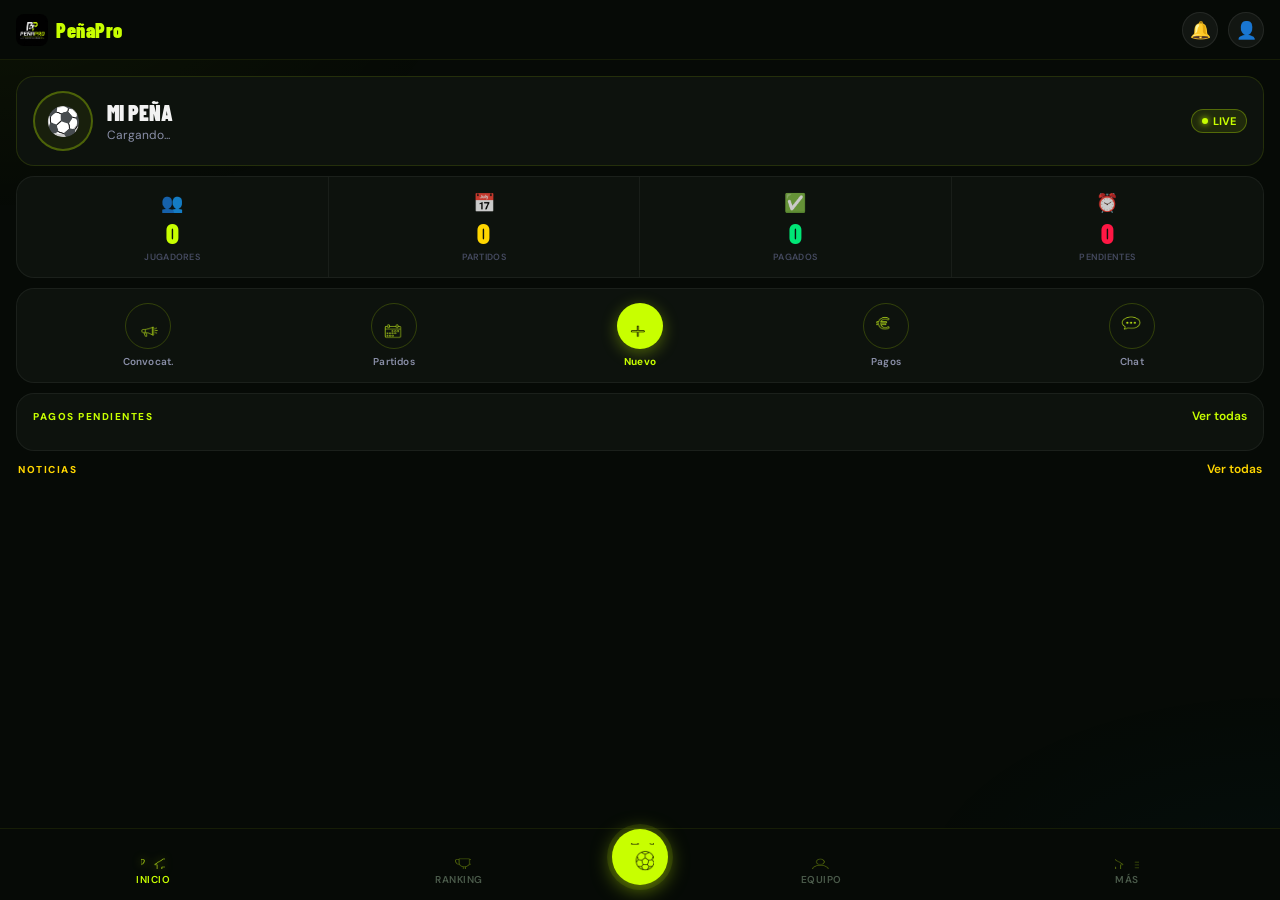
==== commit 854120dd: "Add files via upload" ====
--- a/penapro-app.html
+++ b/penapro-app.html
@@ -24,371 +24,360 @@
 <link href="https://fonts.googleapis.com/css2?family=Barlow+Condensed:wght@400;600;700;800;900&family=DM+Sans:wght@300;400;500;600;700&display=swap" rel="stylesheet">
 <link rel="stylesheet" href="penapro.css">
 <style>
-/* ── OVERRIDE: Mockup-style visual ─────────────────── */
-
-/* Nav inferior rediseñada */
+/* ══ MOCKUP STYLE OVERRIDE — PeñaPro ══════════════ */
+
+/* Base oscura más profunda */
+:root {
+  --bg:  #060a06 !important;
+  --bg2: #0d120d !important;
+  --bg3: #131a13 !important;
+  --bg4: #1a231a !important;
+  --b:   rgba(200,255,0,.08) !important;
+}
+body { background: #060a06 !important; }
+
+/* ── HEADER ── */
+.app-header { height: 60px !important; background: #060a06 !important; border-bottom: 1px solid rgba(200,255,0,.08) !important; }
+
+/* ── NAV ── */
 .bottom-nav {
-  height: 70px;
-  padding: 0 8px;
-  padding-bottom: env(safe-area-inset-bottom, 0);
-  background: #0d120d;
-  border-top: 1px solid rgba(200,255,0,.08);
-  position: relative;
-}
-.nav-btn {
-  color: #4a5a4a;
-  gap: 2px;
-}
-.nav-btn.active { color: #c8ff00; }
-.nav-btn.active::before {
-  display: none;
-}
-.nav-btn .nav-icon { font-size: 22px; }
-.nav-btn span:last-child { font-size: 10px; letter-spacing: 0; }
-
-/* Botón central verde */
+  height: 72px !important;
+  background: #060a06 !important;
+  border-top: 1px solid rgba(200,255,0,.08) !important;
+  align-items: center !important;
+  padding-bottom: env(safe-area-inset-bottom,0) !important;
+}
+.nav-btn { color: #4a5a4a !important; gap: 4px !important; padding: 8px 2px 6px !important; }
+.nav-btn.active { color: #c8ff00 !important; }
+.nav-btn.active::before { display: none !important; }
+.nav-btn .nav-icon { font-size: 22px !important; }
+.nav-btn span:last-child { font-size: 10px !important; font-weight: 600 !important; }
+
+/* Botón central */
 .nav-btn-center {
-  flex-shrink: 0;
-  width: 52px; height: 52px;
-  border-radius: 50%;
-  background: #c8ff00;
-  border: none; cursor: pointer;
-  display: flex; align-items: center; justify-content: center;
-  font-size: 26px;
-  margin-top: -14px;
-  box-shadow: 0 4px 20px rgba(200,255,0,.4), 0 0 0 4px rgba(200,255,0,.1);
-  transition: all .2s;
-  flex-direction: column;
-  gap: 0;
-  font-family: var(--fb);
-  position: relative;
-}
-.nav-btn-center:active { transform: scale(.93); }
-
-/* Hero card del equipo */
+  width: 56px !important; height: 56px !important;
+  border-radius: 50% !important;
+  background: #c8ff00 !important;
+  border: none !important; cursor: pointer !important;
+  display: flex !important; align-items: center !important; justify-content: center !important;
+  font-size: 26px !important;
+  margin-top: -16px !important;
+  box-shadow: 0 4px 20px rgba(200,255,0,.5), 0 0 0 5px rgba(200,255,0,.1) !important;
+  transition: all .2s !important;
+  flex-shrink: 0 !important;
+}
+.nav-btn-center:active { transform: scale(.93) !important; }
+
+/* ── CARDS ── */
+.card, .stat-card, .player-item, .rank-row, .news-card, .ev-card {
+  background: #0d120d !important;
+  border-color: rgba(255,255,255,.06) !important;
+}
+.modal-sheet { background: #0d120d !important; }
+
+/* ── HERO EQUIPO CARD ── */
 .team-hero-card {
   background: #0d120d;
   border: 1px solid rgba(200,255,0,.12);
-  border-radius: 20px;
-  padding: 16px;
-  margin-bottom: 12px;
-  display: flex;
-  align-items: center;
-  gap: 14px;
-  position: relative;
-  overflow: hidden;
-}
-.team-hero-card::before {
-  content: '';
-  position: absolute; inset: 0;
-  background: linear-gradient(135deg, rgba(200,255,0,.04), transparent 60%);
-  pointer-events: none;
-}
-.team-shield {
-  width: 56px; height: 56px;
-  border-radius: 14px;
-  background: rgba(200,255,0,.08);
+  border-radius: 18px;
+  padding: 14px 16px;
+  margin-bottom: 10px;
+  display: flex; align-items: center; gap: 14px;
+}
+.team-shield-circle {
+  width: 60px; height: 60px; border-radius: 50%;
+  background: rgba(200,255,0,.06);
+  border: 2px solid rgba(200,255,0,.3);
+  display: flex; align-items: center; justify-content: center;
+  font-size: 28px; flex-shrink: 0;
+}
+.team-name-big {
+  font-family: 'Barlow Condensed', sans-serif;
+  font-size: 22px; font-weight: 900;
+  color: #f2f2f2; margin-bottom: 2px;
+  white-space: nowrap; overflow: hidden; text-overflow: ellipsis;
+}
+.team-slogan { font-size: 12px; color: #8a8fa8; }
+.live-pill {
+  display: flex; align-items: center; gap: 5px;
+  background: rgba(200,255,0,.1);
+  border: 1px solid rgba(200,255,0,.3);
+  border-radius: 20px; padding: 4px 10px;
+  font-size: 11px; font-weight: 700; color: #c8ff00;
+  flex-shrink: 0; margin-left: auto;
+}
+.live-dot-anim {
+  width: 6px; height: 6px; border-radius: 50%;
+  background: #c8ff00; box-shadow: 0 0 6px #c8ff00;
+  animation: ldot 1.5s infinite;
+}
+@keyframes ldot { 0%,100%{opacity:1} 50%{opacity:.2} }
+
+/* ── STATS FILA CON SEPARADORES ── */
+.stats-row-mock {
+  background: #0d120d;
+  border: 1px solid rgba(255,255,255,.06);
+  border-radius: 18px;
+  display: grid; grid-template-columns: repeat(4,1fr);
+  margin-bottom: 10px; overflow: hidden;
+}
+.stat-mock {
+  padding: 14px 8px; text-align: center;
+  border-right: 1px solid rgba(255,255,255,.05);
+  display: flex; flex-direction: column; align-items: center; gap: 4px;
+}
+.stat-mock:last-child { border-right: none; }
+.stat-mock-icon { font-size: 18px; opacity: .8; }
+.stat-mock-num {
+  font-family: 'Barlow Condensed', sans-serif;
+  font-size: 28px; font-weight: 900; line-height: 1;
+}
+.stat-mock-lbl {
+  font-size: 9px; color: #454a60;
+  font-weight: 600; text-transform: uppercase; letter-spacing: .3px;
+}
+
+/* ── QUICK ACTIONS ── */
+.qa-row {
+  background: #0d120d;
+  border: 1px solid rgba(255,255,255,.06);
+  border-radius: 18px;
+  display: grid; grid-template-columns: repeat(5,1fr);
+  margin-bottom: 10px; padding: 14px 8px;
+}
+.qa-item {
+  display: flex; flex-direction: column; align-items: center; gap: 6px;
+  cursor: pointer; transition: opacity .15s;
+}
+.qa-item:active { opacity: .7; }
+.qa-circle {
+  width: 46px; height: 46px; border-radius: 50%;
+  background: transparent;
   border: 1.5px solid rgba(200,255,0,.2);
   display: flex; align-items: center; justify-content: center;
-  font-size: 28px; flex-shrink: 0;
-}
-.team-info { flex: 1; min-width: 0; }
-.team-name {
-  font-family: var(--fd);
-  font-size: 22px; font-weight: 900;
-  color: var(--tx); margin-bottom: 2px;
-  white-space: nowrap; overflow: hidden; text-overflow: ellipsis;
-}
-.team-slogan { font-size: 12px; color: var(--tx2); }
-.live-badge {
-  display: flex; align-items: center; gap: 5px;
-  background: rgba(200,255,0,.1);
-  border: 1px solid rgba(200,255,0,.25);
-  border-radius: 20px; padding: 5px 10px;
-  font-size: 11px; font-weight: 700; color: #c8ff00;
-  flex-shrink: 0;
-}
-.live-badge-dot {
-  width: 6px; height: 6px; border-radius: 50%;
-  background: #c8ff00; box-shadow: 0 0 6px #c8ff00;
-  animation: livepulse 1.5s infinite;
-}
-@keyframes livepulse { 0%,100%{opacity:1} 50%{opacity:.3} }
-
-/* Stats fila del mockup */
-.mockup-stats {
-  display: grid;
-  grid-template-columns: repeat(4, 1fr);
-  gap: 8px;
-  margin-bottom: 12px;
-}
-.mockup-stat {
+  font-size: 20px;
+}
+.qa-circle-main {
+  width: 46px; height: 46px; border-radius: 50%;
+  background: #c8ff00;
+  display: flex; align-items: center; justify-content: center;
+  font-size: 22px; font-weight: 900; color: #000;
+  box-shadow: 0 4px 16px rgba(200,255,0,.35);
+}
+.qa-lbl {
+  font-size: 10px; color: #8a8fa8; font-weight: 600;
+  letter-spacing: .2px; white-space: nowrap;
+}
+
+/* ── PRÓXIMO PARTIDO ── */
+.next-match {
+  background: #0d120d;
+  border: 1px solid rgba(200,255,0,.1);
+  border-radius: 18px; padding: 14px 16px;
+  margin-bottom: 10px; position: relative; overflow: hidden;
+}
+.next-match::before {
+  content: ''; position: absolute; top: 0; left: 0; right: 0; height: 1.5px;
+  background: linear-gradient(90deg,transparent,#c8ff00,transparent);
+}
+.nm-label {
+  font-size: 10px; font-weight: 800; color: #c8ff00;
+  text-transform: uppercase; letter-spacing: 1.5px; margin-bottom: 4px;
+}
+.nm-date {
+  font-family: 'Barlow Condensed', sans-serif;
+  font-size: 30px; font-weight: 900; color: #f2f2f2; margin-bottom: 2px;
+}
+.nm-loc { font-size: 11px; color: #454a60; margin-bottom: 14px; display: flex; align-items: center; gap: 4px; }
+.nm-teams { display: flex; align-items: center; justify-content: space-between; gap: 10px; margin-bottom: 14px; }
+.nm-team { text-align: center; flex: 1; }
+.nm-shield {
+  width: 52px; height: 52px; border-radius: 50%;
+  background: rgba(200,255,0,.06);
+  border: 1.5px solid rgba(200,255,0,.2);
+  display: flex; align-items: center; justify-content: center;
+  font-size: 22px; margin: 0 auto 6px;
+}
+.nm-team-name { font-size: 11px; font-weight: 600; color: #f2f2f2; }
+.nm-vs {
+  font-family: 'Barlow Condensed', sans-serif;
+  font-size: 18px; font-weight: 800; color: #4a5a4a;
+}
+.nm-btn {
+  width: 100%; padding: 10px 14px;
+  background: transparent;
+  border: 1px solid rgba(200,255,0,.15);
+  border-radius: 10px; color: #c8ff00;
+  font-size: 13px; font-weight: 600; cursor: pointer;
+  display: flex; align-items: center; justify-content: space-between;
+  font-family: 'DM Sans', sans-serif;
+}
+
+/* ── ACTIVIDAD ── */
+.activity-section {
   background: #0d120d;
   border: 1px solid rgba(255,255,255,.06);
-  border-radius: 14px;
-  padding: 12px 8px;
-  text-align: center;
-}
-.mockup-stat-icon { font-size: 16px; margin-bottom: 4px; }
-.mockup-stat-num {
-  font-family: var(--fd);
-  font-size: 26px; font-weight: 900; line-height: 1;
-  margin-bottom: 2px;
-}
-.mockup-stat-lbl {
-  font-size: 9px; color: var(--tx3);
-  font-weight: 600; text-transform: uppercase;
-  letter-spacing: .3px;
-}
-
-/* Quick actions row */
-.quick-actions {
-  display: flex;
-  gap: 8px;
+  border-radius: 18px; padding: 14px 16px;
+  margin-bottom: 10px;
+}
+.activity-header {
+  display: flex; align-items: center; justify-content: space-between;
   margin-bottom: 12px;
-  overflow-x: auto;
-}
-.quick-actions::-webkit-scrollbar { display: none; }
-.qa-btn {
-  display: flex; flex-direction: column; align-items: center; gap: 5px;
-  background: #0d120d;
-  border: 1px solid rgba(255,255,255,.06);
-  border-radius: 16px;
-  padding: 12px 16px;
-  cursor: pointer; flex-shrink: 0;
-  transition: all .15s;
-  font-family: var(--fb);
-}
-.qa-btn:active { transform: scale(.96); background: #131a13; }
-.qa-btn.qa-center {
-  background: #c8ff00;
-  border-color: #c8ff00;
-  box-shadow: 0 4px 16px rgba(200,255,0,.3);
-}
-.qa-icon { font-size: 22px; }
-.qa-lbl {
-  font-size: 10px; font-weight: 600;
-  color: var(--tx2); white-space: nowrap;
-  letter-spacing: .2px;
-}
-.qa-btn.qa-center .qa-lbl { color: #000; font-weight: 700; }
-
-/* Próximo partido card */
-.next-match-card {
-  background: #0d120d;
-  border: 1px solid rgba(200,255,0,.1);
-  border-radius: 20px;
-  padding: 16px;
-  margin-bottom: 12px;
-  position: relative; overflow: hidden;
-}
-.next-match-card::after {
-  content: '';
-  position: absolute; top: 0; left: 0; right: 0; height: 2px;
-  background: linear-gradient(90deg, transparent, #c8ff00, transparent);
-}
-.next-match-label {
-  font-size: 10px; font-weight: 700;
-  color: #c8ff00; text-transform: uppercase;
-  letter-spacing: 1px; margin-bottom: 6px;
-}
-.next-match-date {
-  font-family: var(--fd);
-  font-size: 28px; font-weight: 900;
-  color: var(--tx); margin-bottom: 14px;
-}
-.match-vs {
-  display: flex; align-items: center; justify-content: space-between;
-  gap: 12px;
-}
-.match-team-side { text-align: center; flex: 1; }
-.match-team-icon {
-  width: 44px; height: 44px; border-radius: 50%;
-  background: rgba(200,255,0,.08);
-  border: 1.5px solid rgba(200,255,0,.2);
-  display: flex; align-items: center; justify-content: center;
-  font-size: 20px; margin: 0 auto 6px;
-}
-.match-team-name { font-size: 11px; font-weight: 600; color: var(--tx); }
-.match-vs-text {
-  font-family: var(--fd); font-size: 16px; font-weight: 800;
-  color: var(--tx3);
-}
-.match-detail-btn {
-  width: 100%; margin-top: 14px;
-  padding: 10px;
-  background: transparent;
-  border: 1px solid rgba(200,255,0,.15);
-  border-radius: 10px;
-  color: #c8ff00;
-  font-size: 13px; font-weight: 600;
-  cursor: pointer; font-family: var(--fb);
-  display: flex; align-items: center; justify-content: space-between;
-}
-
-/* Activity feed */
-.activity-item {
+}
+.activity-title {
+  font-size: 10px; font-weight: 800; color: #c8ff00;
+  text-transform: uppercase; letter-spacing: 1.5px;
+}
+.activity-ver { font-size: 12px; font-weight: 600; color: #c8ff00; cursor: pointer; }
+.act-item {
   display: flex; align-items: center; gap: 12px;
-  padding: 12px 0;
+  padding: 10px 0;
   border-bottom: 1px solid rgba(255,255,255,.04);
 }
-.activity-item:last-child { border-bottom: none; }
-.activity-icon {
+.act-item:last-child { border-bottom: none; padding-bottom: 0; }
+.act-icon {
   width: 36px; height: 36px; border-radius: 50%;
-  background: #131a13;
-  border: 1px solid rgba(255,255,255,.06);
+  background: #131a13; border: 1px solid rgba(255,255,255,.06);
   display: flex; align-items: center; justify-content: center;
   font-size: 16px; flex-shrink: 0;
 }
-.activity-text { flex: 1; min-width: 0; }
-.activity-title {
-  font-size: 13px; font-weight: 600; color: var(--tx);
-  white-space: nowrap; overflow: hidden; text-overflow: ellipsis;
-}
-.activity-time { font-size: 11px; color: var(--tx3); margin-top: 1px; }
-.activity-arrow { color: var(--tx3); font-size: 14px; }
-
-/* Section headers */
-.section-header {
-  display: flex; align-items: center; justify-content: space-between;
-  margin-bottom: 10px;
-}
-.section-header-title {
-  font-family: var(--fd); font-size: 16px; font-weight: 800;
-  color: var(--tx); text-transform: uppercase; letter-spacing: .5px;
-}
-.section-header-link {
-  font-size: 12px; font-weight: 600;
-  color: #c8ff00; cursor: pointer;
-}
-
-/* Player items mejorados */
-.player-item {
-  border-radius: 16px;
-  background: #0d120d;
-}
-.player-item:active { background: #131a13; }
-
-/* Rank rows mejorados */
-.rank-row { background: #0d120d; border-radius: 16px; }
-
-/* Cards generales */
-.card { background: #0d120d; border-color: rgba(255,255,255,.06); }
-.stat-card { background: #0d120d; border-color: rgba(255,255,255,.06); }
-
-/* Chips más redondeados */
-.chip { border-radius: 22px; }
-.chip.active { 
-  background: rgba(200,255,0,.1); 
-  border-color: rgba(200,255,0,.35); 
-  color: #c8ff00; 
-}
-
-/* Alerts */
-.alert-info { background: rgba(200,255,0,.06); border-color: rgba(200,255,0,.15); }
-.alert-ok   { background: rgba(200,255,0,.06); border-color: rgba(200,255,0,.15); }
-
-/* FAB mejorado */
-.fab { box-shadow: 0 4px 24px rgba(200,255,0,.4); }
-
-/* Badges más nítidos */
-.badge-ok { background: rgba(200,255,0,.1); color: #c8ff00; border-color: rgba(200,255,0,.2); }
-
-/* Modales más oscuros */
-.modal-sheet { background: #0d120d; }
-
-/* Sección title */
-.section-title { font-size: 18px; }
-.section-title .dot { background: #c8ff00; box-shadow: 0 0 8px #c8ff00; }
+.act-text { flex: 1; min-width: 0; }
+.act-title { font-size: 13px; font-weight: 600; color: #f2f2f2; }
+.act-time { font-size: 11px; color: #454a60; margin-top: 1px; }
+.act-arrow { color: #454a60; font-size: 12px; }
+
+/* ── CHIP mejorado ── */
+.chip { border-radius: 22px !important; border-color: rgba(255,255,255,.08) !important; }
+.chip.active { background: rgba(200,255,0,.1) !important; border-color: rgba(200,255,0,.3) !important; color: #c8ff00 !important; }
+
+/* ── Sección title ── */
+.section-title { font-size: 16px !important; text-transform: uppercase; letter-spacing: .8px; }
+.section-title .dot { background: #c8ff00 !important; box-shadow: 0 0 8px #c8ff00 !important; }
+
+/* ── Player items ── */
+.player-item { background: #0d120d !important; border-radius: 16px !important; border-color: rgba(255,255,255,.05) !important; }
+.rank-row { background: #0d120d !important; border-radius: 16px !important; }
+
+/* ── FAB ── */
+.fab { background: #c8ff00 !important; box-shadow: 0 4px 24px rgba(200,255,0,.45) !important; color: #000 !important; font-weight: 900 !important; }
+
+/* ── Badges ── */
+.badge-ok { background: rgba(200,255,0,.1) !important; color: #c8ff00 !important; border-color: rgba(200,255,0,.2) !important; }
+.admin-badge { background: rgba(200,255,0,.08) !important; border-color: rgba(200,255,0,.2) !important; color: #c8ff00 !important; }
+
+/* ── Botones ── */
+.btn-primary { background: #c8ff00 !important; color: #000 !important; }
+.btn-primary:hover { background: #d8ff20 !important; }
+
+/* Iconos nav imagen */
+.nav-icon-img {
+  width: 24px; height: 24px;
+  object-fit: contain;
+  display: block;
+  margin: 0 auto;
+  opacity: .5;
+  transition: opacity .2s, filter .2s;
+}
+.nav-btn.active .nav-icon-img {
+  opacity: 1;
+  filter: drop-shadow(0 0 4px rgba(200,255,0,.6));
+}
 </style>
 </head>
 <body>
 
-<header class="app-header">
-  <div class="app-logo">
-    <span class="logo-dot"></span>
-    <span id="app-logo-header">PEÑA<span style="color:var(--ac)">PRO</span></span>
-  </div>
-  <div class="header-badge" id="header-date"></div>
-  <div class="admin-badge" id="player-session-badge" onclick="doPlayerLogout()" style="display:none"></div>
-  <div class="admin-badge" id="admin-badge" onclick="doLogout()" style="display:none">🔓 ADMIN ✕</div>
-  <div class="admin-badge" id="tesorero-badge" onclick="doTesLogout()" style="display:none">💰 TES ✕</div>
-  <button class="btn-login" id="btn-acceder" onclick="openM('modal-login')">🔑 Acceder</button>
+<header class="app-header" style="padding:0 16px;height:60px;background:#060a06;border-bottom:1px solid rgba(200,255,0,.08);">
+  <!-- Logo PP + nombre -->
+  <div style="display:flex;align-items:center;gap:8px;flex:1">
+    <img src="[data-uri]" style="width:32px;height:32px;border-radius:8px;object-fit:cover;" alt="PP">
+    <span style="font-family:'Barlow Condensed',sans-serif;font-size:20px;font-weight:900;color:#c8ff00;letter-spacing:.5px">PeñaPro</span>
+  </div>
+  <!-- Derecha: notificaciones + acceder -->
+  <div style="display:flex;align-items:center;gap:10px;">
+    <div class="admin-badge" id="player-session-badge" onclick="doPlayerLogout()" style="display:none"></div>
+    <div class="admin-badge" id="admin-badge" onclick="doLogout()" style="display:none;font-size:11px;">🔓 ADMIN ✕</div>
+    <div class="admin-badge" id="tesorero-badge" onclick="doTesLogout()" style="display:none;font-size:11px;">💰 TES ✕</div>
+    <!-- Bell icon -->
+    <div style="width:36px;height:36px;border-radius:50%;background:rgba(255,255,255,.05);border:1px solid rgba(255,255,255,.08);display:flex;align-items:center;justify-content:center;cursor:pointer;font-size:17px;" id="header-date" title="">🔔</div>
+    <!-- Acceder btn -->
+    <div onclick="openM('modal-login')" id="btn-acceder" style="width:36px;height:36px;border-radius:50%;background:rgba(255,255,255,.05);border:1px solid rgba(255,255,255,.08);display:flex;align-items:center;justify-content:center;cursor:pointer;font-size:17px;">👤</div>
+  </div>
 </header>
 
 <!-- HOME -->
 <div class="page active" id="page-home">
 
-  <!-- Hero card equipo -->
+  <!-- HERO: Card del equipo -->
   <div class="team-hero-card">
-    <div class="team-shield">⚽</div>
-    <div class="team-info">
-      <div class="team-name" id="home-peña-name">MI PEÑA</div>
+    <div class="team-shield-circle">⚽</div>
+    <div style="flex:1;min-width:0">
+      <div class="team-name-big" id="home-peña-name">MI PEÑA</div>
       <div class="team-slogan" id="home-meta">Cargando...</div>
     </div>
-    <div class="live-badge"><span class="live-badge-dot"></span>LIVE</div>
-  </div>
-
-  <!-- Stats 4 columnas -->
-  <div class="mockup-stats" id="home-stats">
-    <div class="mockup-stat"><div class="mockup-stat-icon">👥</div><div class="mockup-stat-num" style="color:#c8ff00">0</div><div class="mockup-stat-lbl">Jugadores</div></div>
-    <div class="mockup-stat"><div class="mockup-stat-icon">⚽</div><div class="mockup-stat-num" style="color:#ffd600">0</div><div class="mockup-stat-lbl">Partidos</div></div>
-    <div class="mockup-stat"><div class="mockup-stat-icon">✅</div><div class="mockup-stat-num" style="color:#00e676">0</div><div class="mockup-stat-lbl">Pagados</div></div>
-    <div class="mockup-stat"><div class="mockup-stat-icon">⏰</div><div class="mockup-stat-num" style="color:#ff1744">0</div><div class="mockup-stat-lbl">Pendientes</div></div>
-  </div>
-
-  <!-- Quick actions -->
-  <div class="quick-actions">
-    <button class="qa-btn" onclick="showPage('convocatoria',null);closeM('modal-more')">
-      <span class="qa-icon">📢</span><span class="qa-lbl">Convocat.</span>
-    </button>
-    <button class="qa-btn" onclick="showPage('partidos',null)">
-      <span class="qa-icon">📅</span><span class="qa-lbl">Partidos</span>
-    </button>
-    <button class="qa-btn qa-center" onclick="showPage('partidos',null)">
-      <span class="qa-icon">➕</span><span class="qa-lbl">Nuevo</span>
-    </button>
-    <button class="qa-btn" onclick="showPage('caja',null)">
-      <span class="qa-icon">💰</span><span class="qa-lbl">Pagos</span>
-    </button>
-    <button class="qa-btn" onclick="showPage('chat',null)">
-      <span class="qa-icon">💬</span><span class="qa-lbl">Chat</span>
-    </button>
-  </div>
-
-  <!-- Alertas -->
+    <div class="live-pill"><span class="live-dot-anim"></span>LIVE</div>
+  </div>
+
+  <!-- STATS con separadores -->
+  <div class="stats-row-mock" id="home-stats">
+    <div class="stat-mock"><span class="stat-mock-icon">👥</span><span class="stat-mock-num" style="color:#c8ff00">0</span><span class="stat-mock-lbl">Jugadores</span></div>
+    <div class="stat-mock"><span class="stat-mock-icon">📅</span><span class="stat-mock-num" style="color:#ffd600">0</span><span class="stat-mock-lbl">Partidos</span></div>
+    <div class="stat-mock"><span class="stat-mock-icon">✅</span><span class="stat-mock-num" style="color:#00e676">0</span><span class="stat-mock-lbl">Pagados</span></div>
+    <div class="stat-mock"><span class="stat-mock-icon">⏰</span><span class="stat-mock-num" style="color:#ff1744">0</span><span class="stat-mock-lbl">Pendientes</span></div>
+  </div>
+
+  <!-- QUICK ACTIONS con iconos reales -->
+  <div class="qa-row">
+    <div class="qa-item" onclick="showPage('convocatoria',null)">
+      <div class="qa-circle"><img src="[data-uri]" style="width:26px;height:26px;object-fit:contain"></div>
+      <span class="qa-lbl">Convocat.</span>
+    </div>
+    <div class="qa-item" onclick="showPage('partidos',null)">
+      <div class="qa-circle"><img src="[data-uri]" style="width:26px;height:26px;object-fit:contain"></div>
+      <span class="qa-lbl">Partidos</span>
+    </div>
+    <div class="qa-item" onclick="showPage('partidos',null)">
+      <div class="qa-circle-main"><img src="[data-uri]" style="width:26px;height:26px;object-fit:contain;filter:invert(1) brightness(0)"></div>
+      <span class="qa-lbl" style="color:#c8ff00;font-weight:700">Nuevo</span>
+    </div>
+    <div class="qa-item" onclick="showPage('caja',null)">
+      <div class="qa-circle"><img src="[data-uri]" style="width:26px;height:26px;object-fit:contain"></div>
+      <span class="qa-lbl">Pagos</span>
+    </div>
+    <div class="qa-item" onclick="showPage('chat',null)">
+      <div class="qa-circle"><img src="[data-uri]" style="width:26px;height:26px;object-fit:contain"></div>
+      <span class="qa-lbl">Chat</span>
+    </div>
+  </div>
+
+  <!-- Alertas dinámicas -->
   <div id="home-bday"></div>
   <div id="home-conv-alert"></div>
   <div id="home-mvp"></div>
   <div id="home-active"></div>
 
-  <!-- Próximo evento -->
+  <!-- PRÓXIMO PARTIDO -->
   <div id="home-next-event"></div>
 
-  <!-- Actividad reciente -->
-  <div id="home-pending-wrap">
-    <div class="section-header">
-      <div class="section-header-title">Pagos pendientes</div>
-      <div class="section-header-link" onclick="showPage('caja',null)">Ver todos →</div>
-    </div>
-    <div class="next-match-card" style="padding:12px">
-      <div id="home-pending"></div>
-    </div>
-  </div>
-
-  <!-- Noticias -->
-  <div style="margin-top:12px">
-    <div class="section-header">
-      <div class="section-header-title">Noticias</div>
-      <div class="section-header-link" onclick="showPage('noticias',null)">Ver todas →</div>
+  <!-- ACTIVIDAD RECIENTE / PAGOS PENDIENTES -->
+  <div class="activity-section">
+    <div class="activity-header">
+      <span class="activity-title">Pagos pendientes</span>
+      <span class="activity-ver" onclick="showPage('caja',null)">Ver todas</span>
+    </div>
+    <div id="home-pending"></div>
+  </div>
+
+  <!-- NOTICIAS -->
+  <div style="margin-top:10px">
+    <div class="activity-header" style="padding:0 2px;margin-bottom:8px">
+      <span class="activity-title" style="color:#ffd600">Noticias</span>
+      <span class="activity-ver" style="color:#ffd600" onclick="showPage('noticias',null)">Ver todas</span>
     </div>
     <div id="home-news"></div>
   </div>
 
 </div>
 
-
-<!-- JUGADORES -->
 <div class="page" id="page-jugadores">
   <div class="section-title"><div class="dot"></div>Jugadores</div>
   <div class="chip-row">
@@ -567,13 +556,25 @@
 
 <!-- NAV -->
 <nav class="bottom-nav">
-  <button class="nav-btn active" onclick="showPage('home',this)"><span class="nav-icon">🏠</span><span>Inicio</span></button>
-  <button class="nav-btn" onclick="showPage('ranking',this)"><span class="nav-icon">🏆</span><span>Ranking</span></button>
+  <button class="nav-btn active" onclick="showPage('home',this)">
+    <img src="[data-uri]" class="nav-icon-img" alt="Inicio">
+    <span>Inicio</span>
+  </button>
+  <button class="nav-btn" onclick="showPage('ranking',this)">
+    <img src="[data-uri]" class="nav-icon-img" alt="Ranking">
+    <span>Ranking</span>
+  </button>
   <button class="nav-btn-center" onclick="showPage('partidos',document.querySelector('.nav-btn-center'))">
-    ⚽
+    <img src="[data-uri]" style="width:28px;height:28px;object-fit:contain;filter:invert(1) brightness(0)" alt="Partidos">
   </button>
-  <button class="nav-btn" onclick="showPage('jugadores',this)"><span class="nav-icon">👥</span><span>Equipo</span></button>
-  <button class="nav-btn" onclick="openM('modal-more')"><span class="nav-icon">☰</span><span>Más</span></button>
+  <button class="nav-btn" onclick="showPage('jugadores',this)">
+    <img src="[data-uri]" class="nav-icon-img" alt="Equipo">
+    <span>Equipo</span>
+  </button>
+  <button class="nav-btn" onclick="openM('modal-more')">
+    <img src="[data-uri]" class="nav-icon-img" alt="Más">
+    <span>Más</span>
+  </button>
 </nav>
 
 <!-- MODAL MÁS -->
@@ -1192,19 +1193,10 @@
 function renderHome(){
   if(!Object.keys(S.players).length&&!Object.keys(S.matches).length){
     el('home-stats')&&(el('home-stats').innerHTML=`
-    <div class="mockup-stat skeleton" style="height:80px"></div>
-    <div class="mockup-stat skeleton" style="height:80px"></div>
-    <div class="mockup-stat skeleton" style="height:80px"></div>
-    <div class="mockup-stat skeleton" style="height:80px"></div>`);
-    el('home-pending')&&(el('home-pending').innerHTML=skeletonCards(3));
-  }
-  const players=pArr(), matches=mArr();
-  const pagados=players.filter(p=>p.pay==='pagado').length;
-  const pendientes=players.filter(p=>p.pay!=='pagado').length;
-  
-  const pname=(S.config.peña||'Mi Peña').toUpperCase();el('home-peña-name').textContent=pname;const hl=el('app-logo-header');if(hl)hl.textContent='⚽ '+pname;
-  const freqLabel = {1:'mes',3:'trimestre',6:'semestre',12:'año'}[S.config.frecuencia||1]||'mes';
-  el('home-meta').textContent=`${players.length} jugadores · Cuota ${S.config.cuota||20}€/${freqLabel}`;
+    <div class="stat-mock"><span class="stat-mock-icon">👥</span><span class="stat-mock-num" style="color:#c8ff00">${players.length}</span><span class="stat-mock-lbl">Jugadores</span></div>
+    <div class="stat-mock"><span class="stat-mock-icon">📅</span><span class="stat-mock-num" style="color:#ffd600">${matches.length}</span><span class="stat-mock-lbl">Partidos</span></div>
+    <div class="stat-mock"><span class="stat-mock-icon">✅</span><span class="stat-mock-num" style="color:#00e676">${pagados}</span><span class="stat-mock-lbl">Pagados</span></div>
+    <div class="stat-mock"><span class="stat-mock-icon">⏰</span><span class="stat-mock-num" style="color:#ff1744">${pendientes}</span><span class="stat-mock-lbl">Pendientes</span></div>`;
   el('home-stats').innerHTML=`
     <div class="mockup-stat"><div class="mockup-stat-icon">👥</div><div class="mockup-stat-num" style="color:#c8ff00">${players.length}</div><div class="mockup-stat-lbl">Jugadores</div></div>
     <div class="mockup-stat"><div class="mockup-stat-icon">⚽</div><div class="mockup-stat-num" style="color:#ffd600">${matches.length}</div><div class="mockup-stat-lbl">Partidos</div></div>
@@ -1220,45 +1212,17 @@
   const now=new Date();
   const upcoming=S.events.filter(e=>new Date(e.date+'T12:00:00')>=now).sort((a,b)=>new Date(a.date)-new Date(b.date));
   const ne=upcoming[0];
-  el('home-next-event').innerHTML=ne?`<div class="next-match-card">
-    <div style="font-size:11px;color:var(--tx3);text-transform:uppercase;font-weight:600;letter-spacing:.5px">Próximo Evento</div>
-    <div style="font-family:var(--fd);font-size:22px;margin:4px 0">${ne.emoji||'📅'} ${ne.title}</div>
-    <div style="font-size:12px;color:var(--tx3)">${fDate(ne.date)}${ne.lugar?' · 📍'+ne.lugar:''}</div>
-    <div style="display:flex;gap:12px;margin-top:10px">${(()=>{const diff=new Date(ne.date+'T12:00:00')-now;const d=Math.floor(diff/86400000);const h=Math.floor((diff%86400000)/3600000);return`<div class="cu"><div class="cv">${d}</div><div class="cl">días</div></div><div class="cu"><div class="cv">${h}</div><div class="cl">horas</div></div>`;})()}</div>
-  </div>`:'<div class="empty-state"><div class="icon">📅</div><p>Sin eventos próximos</p></div>';
-
-  // Partido activo
-  el('home-active').innerHTML=S.activeMatch?`<div class="alert alert-warn" style="cursor:pointer" onclick="showPage('partidos',document.querySelector('.nav-btn:nth-child(3)'));switchTab('activo',el('tab-activo'))">⚽ <b>Partido en curso:</b> ${S.activeMatch.teamA?.name||'Morado'} <b>${S.activeMatch.scoreA||0}-${S.activeMatch.scoreB||0}</b> ${S.activeMatch.teamB?.name||'Amarillo'} · <span style="color:var(--ac)">Ver →</span></div>`:'';
-
-  // MVP vote
-  checkConvAlert();
-  el('home-mvp').innerHTML=S.activeMatch?.mvpVoting?`<div class="alert alert-info" style="cursor:pointer" onclick="openMvpVote()">🗳️ <b>¡Vota al MVP!</b> El partido ha terminado. <span style="color:var(--ac)">Votar →</span></div>`:'';
-
-  // Noticias recientes
-  const latestNews=[...S.news].sort((a,b)=>new Date(b.date)-new Date(a.date)).slice(0,2);
-  el('home-news').innerHTML=latestNews.length?latestNews.map(n=>`<div class="news-card"><div style="font-size:10px;color:var(--tx3);margin-bottom:4px">${fDateS(n.date)}</div><div style="font-weight:600;font-size:14px;margin-bottom:4px">${n.emoji||'📢'} ${n.title}</div><div style="font-size:12px;color:var(--tx3);line-height:1.5">${n.body}</div></div>`).join(''):'<div class="empty-state" style="padding:20px"><div class="icon">📢</div><p>Sin noticias</p></div>';
-
-  // Pagos pendientes
-  const pending=players.filter(p=>p.pay!=='pagado');
-  el('home-pending').innerHTML=!pending.length?'<div class="alert alert-ok">✅ ¡Todos al día con la cuota!</div>':pending.slice(0,4).map(p=>`
-    <div class="player-item">
-      ${ava(p)}
-      <div class="pi"><div class="pn">${p.name}</div><div class="ps">Sin especificar</div></div>
-      <div style="display:flex;flex-direction:column;gap:4px;align-items:flex-end">
-        ${payBadge(p.pay)}
-        ${p.phone&&IS_ADMIN?`<button onclick="waReminder('${p._key}')" style="background:rgba(37,211,102,.15);border:1px solid rgba(37,211,102,.3);color:#25d366;border-radius:8px;padding:3px 8px;font-size:10px;cursor:pointer;font-weight:700">📲 Recordar</button>`:''}
-      </div>
-    </div>`).join('')+(pending.length>4?`<div style="text-align:center;color:var(--tx3);font-size:12px;margin-top:6px">y ${pending.length-4} más...</div>`:'');
-}
-
-// ── PLAYERS ────────────────────────────────────────────
-function renderPlayers(){
-  document.querySelectorAll('.admin-only').forEach(e=>e.style.display=IS_ADMIN?'':'none');
-  let list=pArr();
-  if(playerFilter==='lesionados')list=list.filter(p=>p.lesionado||p.sancionado);
-  else if(playerFilter!=='todos')list=list.filter(p=>p.pay===playerFilter);
-  const cont=el('jugadores-list');
-  if(!list.length){cont.innerHTML=`<div class="empty-state"><div class="icon">👤</div><p>${IS_ADMIN?'Pulsa + para añadir':'Sin jugadores'}</p></div>`;return;}
+  el('home-next-event').innerHTML=ne?`<div class="next-match">
+    <div class="nm-label">Próximo partido</div>
+    <div class="nm-date">${new Date(ne.date+'T12:00:00').toLocaleDateString('es-ES',{weekday:'long',day:'numeric',month:'long'}).replace(/^./,s=>s.toUpperCase())}</div>
+    <div class="nm-loc">📍 ${ne.lugar||'Campo por confirmar'}</div>
+    <div class="nm-teams">
+      <div class="nm-team"><div class="nm-shield">⚽</div><div class="nm-team-name">${S.config.peña||'Mi Peña'}</div></div>
+      <div class="nm-vs">VS</div>
+      <div class="nm-team"><div class="nm-shield">🆚</div><div class="nm-team-name">${ne.rival||'Rival'}</div></div>
+    </div>
+    <button class="nm-btn" onclick="showPage('calendario',null)">Ver detalles del partido <span>›</span></button>
+  </div>`:'';return;}
   cont.innerHTML=list.map(p=>{
     const badges=getBadges(p).slice(0,3);
     const streak=calcStreak(p._key);
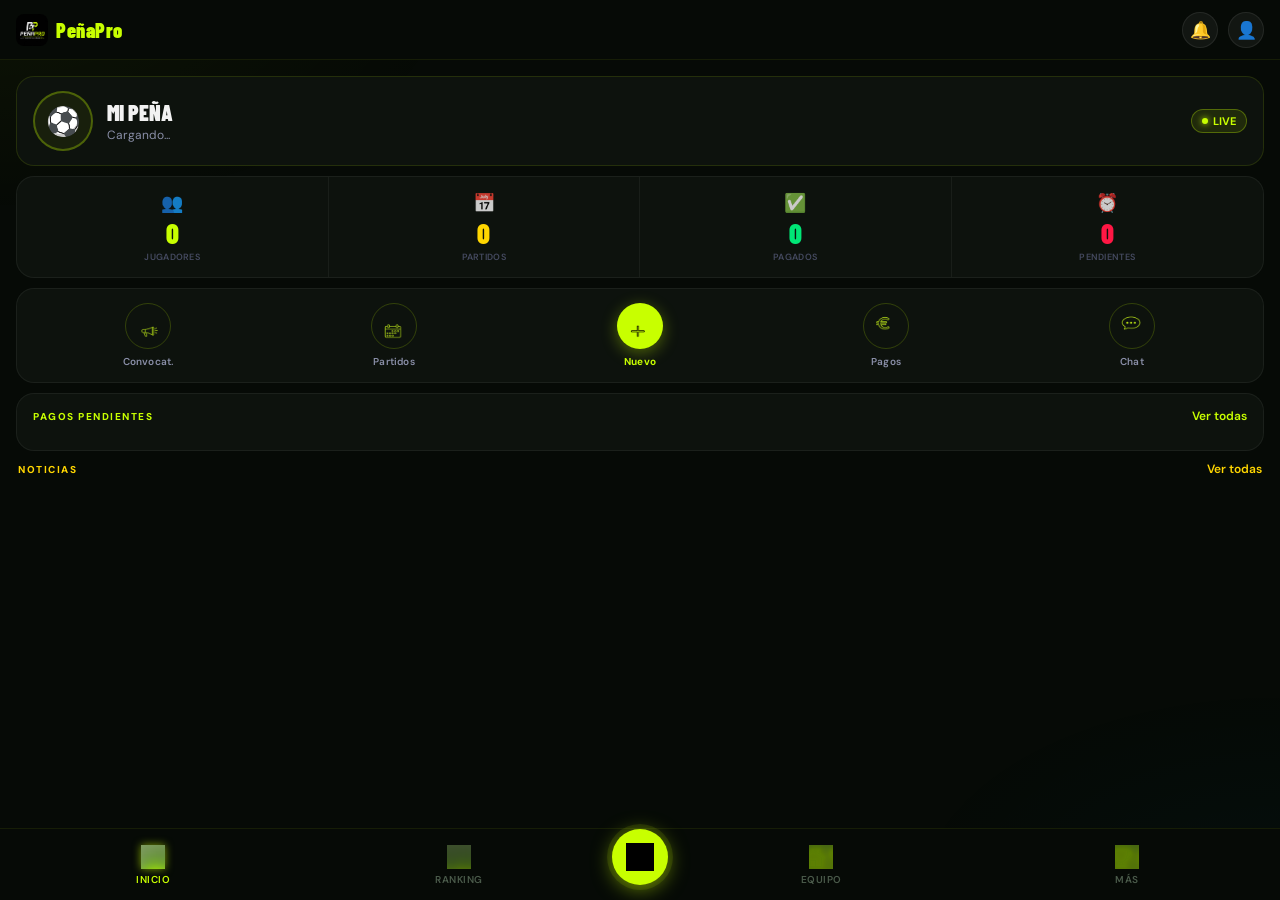
==== commit 654aca4f: "Add files via upload" ====
--- a/penapro-app.html
+++ b/penapro-app.html
@@ -379,7 +379,7 @@
 </div>
 
 <div class="page" id="page-jugadores">
-  <div class="section-title"><div class="dot"></div>Jugadores</div>
+  <div class="section-title"><img src="[data-uri]" style="width:22px;height:22px;object-fit:contain;opacity:.9"> Jugadores</div>
   <div class="chip-row">
     <div class="chip active" onclick="filterP('todos',this)">Todos</div>
     <div class="chip" onclick="filterP('pagado',this)">✅ Pagado</div>
@@ -392,7 +392,7 @@
 
 <!-- PARTIDOS -->
 <div class="page" id="page-partidos">
-  <div class="section-title"><div class="dot"></div>Partidos</div>
+  <div class="section-title"><img src="[data-uri]" style="width:22px;height:22px;object-fit:contain;opacity:.9"> Partidos</div>
   <div class="chip-row">
     <div class="chip active" id="tab-crear" onclick="switchTab('crear',this)">Crear</div>
     <div class="chip" id="tab-activo" onclick="switchTab('activo',this)">En Curso</div>
@@ -421,7 +421,7 @@
 
 <!-- RANKING -->
 <div class="page" id="page-ranking">
-  <div class="section-title"><div class="dot"></div>Clasificación</div>
+  <div class="section-title"><img src="[data-uri]" style="width:22px;height:22px;object-fit:contain;opacity:.9"> Clasificación</div>
   <div class="chip-row">
     <div class="chip active" onclick="switchRank('points',this)">🎯 Puntos</div>
     <div class="chip" onclick="switchRank('wins',this)">🏆 Victorias</div>
@@ -435,14 +435,14 @@
 
 <!-- CALENDARIO -->
 <div class="page" id="page-calendario">
-  <div class="section-title"><div class="dot"></div>Calendario</div>
+  <div class="section-title"><img src="[data-uri]" style="width:22px;height:22px;object-fit:contain;opacity:.9"> Calendario</div>
   <div id="calendario-list"></div>
   <button class="fab admin-only" onclick="openM('modal-add-event')" style="display:none">+</button>
 </div>
 
 <!-- CAJA -->
 <div class="page" id="page-caja">
-  <div class="section-title"><div class="dot"></div>Caja</div>
+  <div class="section-title"><img src="[data-uri]" style="width:22px;height:22px;object-fit:contain;opacity:.9"> Caja</div>
   <div class="stats-grid" id="caja-stats"></div>
   <div id="caja-bar" style="margin-bottom:14px"></div>
   <div id="caja-deudas" style="margin-bottom:14px"></div>
@@ -453,14 +453,14 @@
 
 <!-- NOTICIAS -->
 <div class="page" id="page-noticias">
-  <div class="section-title"><div class="dot"></div>Noticias</div>
+  <div class="section-title"><img src="[data-uri]" style="width:22px;height:22px;object-fit:contain;opacity:.9"> Noticias</div>
   <div id="noticias-list"></div>
   <button class="fab admin-only" onclick="openM('modal-add-news')" style="display:none">+</button>
 </div>
 
 <!-- CHAT -->
 <div class="page" id="page-chat">
-  <div class="section-title"><div class="dot"></div>Chat</div>
+  <div class="section-title"><img src="[data-uri]" style="width:22px;height:22px;object-fit:contain;opacity:.9"> Chat</div>
   <div class="form-group"><label class="form-label">Tu nombre</label><input type="text" class="form-input" id="chat-name" placeholder="Tu nombre..."></div>
   <div class="chat-container" id="chat-messages"></div>
   <div style="display:flex;gap:8px;position:sticky;bottom:86px;background:var(--bg);padding:8px 0">
@@ -471,7 +471,7 @@
 
 <!-- CONVOCATORIA -->
 <div class="page" id="page-convocatoria">
-  <div class="section-title"><div class="dot"></div>Convocatorias</div>
+  <div class="section-title"><img src="[data-uri]" style="width:22px;height:22px;object-fit:contain;opacity:.9"> Convocatorias</div>
   <div id="conv-list"></div>
   <button class="fab admin-only" onclick="openM('modal-add-conv')" style="display:none">+</button>
 </div>
@@ -557,22 +557,22 @@
 <!-- NAV -->
 <nav class="bottom-nav">
   <button class="nav-btn active" onclick="showPage('home',this)">
-    <img src="[data-uri]" class="nav-icon-img" alt="Inicio">
+    <img src="[data-uri]" class="nav-icon-img" alt="Inicio">
     <span>Inicio</span>
   </button>
   <button class="nav-btn" onclick="showPage('ranking',this)">
-    <img src="[data-uri]" class="nav-icon-img" alt="Ranking">
+    <img src="[data-uri]" class="nav-icon-img" alt="Ranking">
     <span>Ranking</span>
   </button>
   <button class="nav-btn-center" onclick="showPage('partidos',document.querySelector('.nav-btn-center'))">
-    <img src="[data-uri]" style="width:28px;height:28px;object-fit:contain;filter:invert(1) brightness(0)" alt="Partidos">
+    <img src="[data-uri]" style="width:28px;height:28px;object-fit:contain;filter:invert(1) brightness(0)" alt="Partidos">
   </button>
   <button class="nav-btn" onclick="showPage('jugadores',this)">
-    <img src="[data-uri]" class="nav-icon-img" alt="Equipo">
+    <img src="[data-uri]" class="nav-icon-img" alt="Equipo">
     <span>Equipo</span>
   </button>
   <button class="nav-btn" onclick="openM('modal-more')">
-    <img src="[data-uri]" class="nav-icon-img" alt="Más">
+    <img src="[data-uri]" class="nav-icon-img" alt="Más">
     <span>Más</span>
   </button>
 </nav>
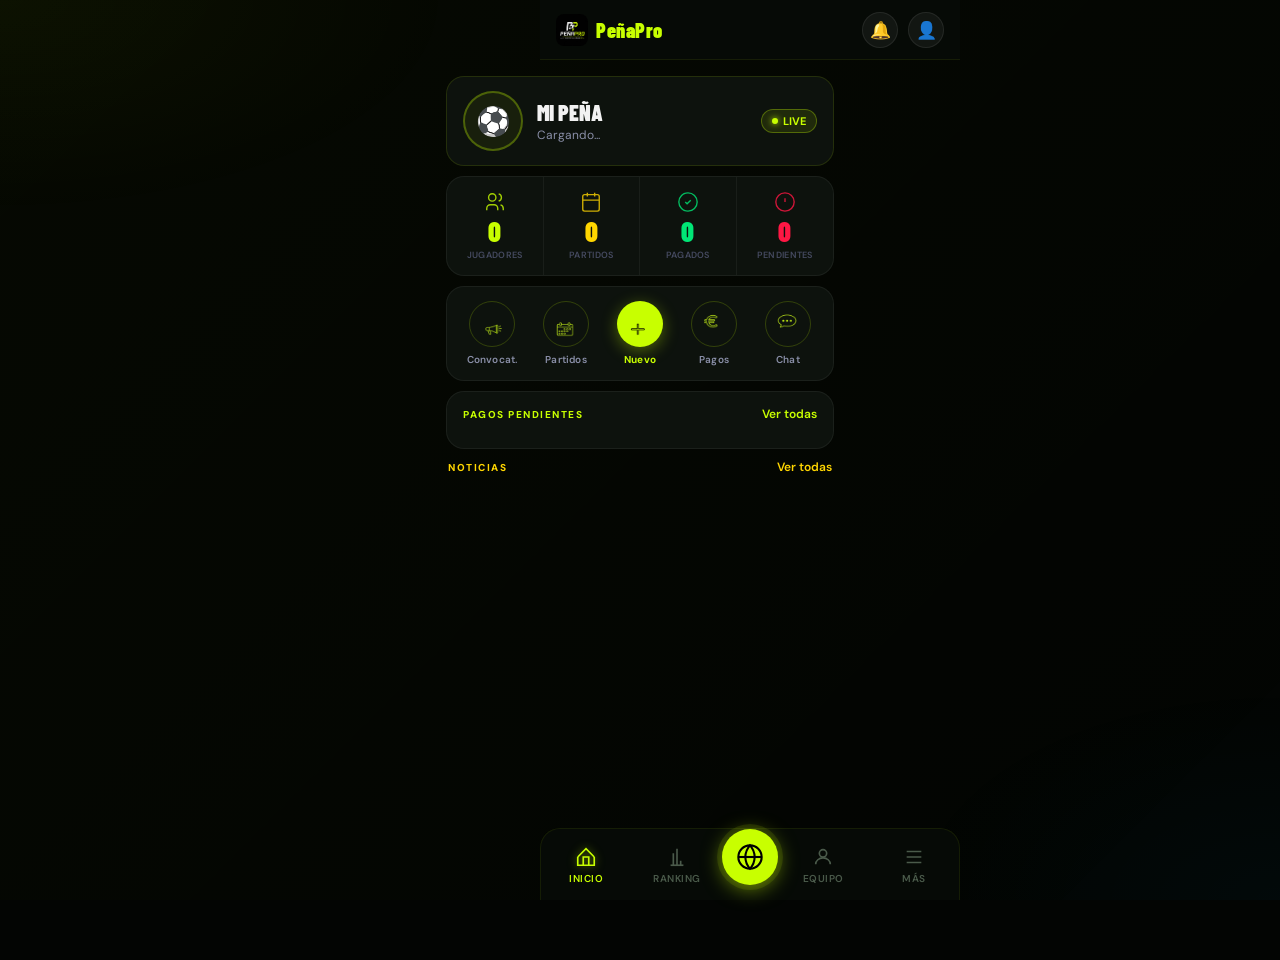
==== commit 1f905293: "Add files via upload" ====
--- a/penapro-app.html
+++ b/penapro-app.html
@@ -282,6 +282,63 @@
   opacity: 1;
   filter: drop-shadow(0 0 4px rgba(200,255,0,.6));
 }
+
+/* Nav SVG icons */
+.nav-svg {
+  width: 22px; height: 22px;
+  display: block; margin: 0 auto;
+  transition: all .2s;
+}
+.nav-btn.active .nav-svg { stroke: #c8ff00; filter: drop-shadow(0 0 4px rgba(200,255,0,.5)); }
+.nav-btn .nav-svg { stroke: #4a5a4a; }
+
+/* Stat mock icon SVG */
+.stat-mock-icon {
+  width: 22px; height: 22px;
+  display: block; margin: 0 auto;
+}
+
+/* ── RESPONSIVE PC ── */
+@media (min-width: 600px) {
+  .app-header, .bottom-nav, .page {
+    max-width: 420px;
+    margin-left: auto;
+    margin-right: auto;
+    left: 0; right: 0;
+  }
+  .app-header {
+    position: fixed;
+    left: 50% !important;
+    transform: translateX(-50%);
+    width: 420px;
+    border-radius: 0 0 0 0;
+  }
+  .bottom-nav {
+    position: fixed;
+    left: 50% !important;
+    transform: translateX(-50%);
+    width: 420px;
+    border-radius: 20px 20px 0 0;
+    border: 1px solid rgba(200,255,0,.08);
+    border-bottom: none;
+  }
+  body {
+    background: #030503 !important;
+  }
+  body::after {
+    content: '';
+    position: fixed; inset: 0;
+    background: linear-gradient(135deg, rgba(200,255,0,.02), transparent);
+    pointer-events: none; z-index: 0;
+  }
+  .page {
+    margin-top: 60px;
+    max-width: 420px;
+    padding: 16px 16px 90px;
+  }
+  .modal-overlay { max-width: 100%; }
+  .modal-sheet { max-width: 420px; margin: 0 auto; }
+}
 </style>
 </head>
 <body>
@@ -319,10 +376,10 @@
 
   <!-- STATS con separadores -->
   <div class="stats-row-mock" id="home-stats">
-    <div class="stat-mock"><span class="stat-mock-icon">👥</span><span class="stat-mock-num" style="color:#c8ff00">0</span><span class="stat-mock-lbl">Jugadores</span></div>
-    <div class="stat-mock"><span class="stat-mock-icon">📅</span><span class="stat-mock-num" style="color:#ffd600">0</span><span class="stat-mock-lbl">Partidos</span></div>
-    <div class="stat-mock"><span class="stat-mock-icon">✅</span><span class="stat-mock-num" style="color:#00e676">0</span><span class="stat-mock-lbl">Pagados</span></div>
-    <div class="stat-mock"><span class="stat-mock-icon">⏰</span><span class="stat-mock-num" style="color:#ff1744">0</span><span class="stat-mock-lbl">Pendientes</span></div>
+    <div class="stat-mock"><svg class="stat-mock-icon" viewBox="0 0 24 24" fill="none" stroke="#c8ff00" stroke-width="1.5"><circle cx="9" cy="7" r="4"/><path d="M3 21v-2a4 4 0 014-4h4a4 4 0 014 4v2"/><path d="M16 3.13a4 4 0 010 7.75"/><path d="M21 21v-2a4 4 0 00-3-3.87"/></svg><span class="stat-mock-num" style="color:#c8ff00">0</span><span class="stat-mock-lbl">Jugadores</span></div>
+    <div class="stat-mock"><svg class="stat-mock-icon" viewBox="0 0 24 24" fill="none" stroke="#ffd600" stroke-width="1.5"><rect x="3" y="4" width="18" height="18" rx="2"/><path d="M16 2v4M8 2v4M3 10h18"/></svg><span class="stat-mock-num" style="color:#ffd600">0</span><span class="stat-mock-lbl">Partidos</span></div>
+    <div class="stat-mock"><svg class="stat-mock-icon" viewBox="0 0 24 24" fill="none" stroke="#00e676" stroke-width="1.5"><circle cx="12" cy="12" r="10"/><path d="M9 12l2 2 4-4"/></svg><span class="stat-mock-num" style="color:#00e676">0</span><span class="stat-mock-lbl">Pagados</span></div>
+    <div class="stat-mock"><svg class="stat-mock-icon" viewBox="0 0 24 24" fill="none" stroke="#ff1744" stroke-width="1.5"><circle cx="12" cy="12" r="10"/><path d="M12 8v4M12 16h.01"/></svg><span class="stat-mock-num" style="color:#ff1744">0</span><span class="stat-mock-lbl">Pendientes</span></div>
   </div>
 
   <!-- QUICK ACTIONS con iconos reales -->
@@ -557,22 +614,22 @@
 <!-- NAV -->
 <nav class="bottom-nav">
   <button class="nav-btn active" onclick="showPage('home',this)">
-    <img src="[data-uri]" class="nav-icon-img" alt="Inicio">
+    <svg class="nav-svg" viewBox="0 0 24 24" fill="none" stroke="currentColor" stroke-width="1.8"><path d="M3 12L12 3l9 9"/><path d="M9 21V12h6v9"/><path d="M3 12v9h18v-9"/></svg>
     <span>Inicio</span>
   </button>
   <button class="nav-btn" onclick="showPage('ranking',this)">
-    <img src="[data-uri]" class="nav-icon-img" alt="Ranking">
+    <svg class="nav-svg" viewBox="0 0 24 24" fill="none" stroke="currentColor" stroke-width="1.8"><path d="M8 21V8M12 21V3M16 21v-5"/><path d="M5 21h14"/></svg>
     <span>Ranking</span>
   </button>
   <button class="nav-btn-center" onclick="showPage('partidos',document.querySelector('.nav-btn-center'))">
-    <img src="[data-uri]" style="width:28px;height:28px;object-fit:contain;filter:invert(1) brightness(0)" alt="Partidos">
+    <svg viewBox="0 0 24 24" fill="none" stroke="#000" stroke-width="1.8" style="width:28px;height:28px"><circle cx="12" cy="12" r="10"/><path d="M12 2a15.3 15.3 0 014 10 15.3 15.3 0 01-4 10 15.3 15.3 0 01-4-10 15.3 15.3 0 014-10z"/><path d="M2 12h20"/></svg>
   </button>
   <button class="nav-btn" onclick="showPage('jugadores',this)">
-    <img src="[data-uri]" class="nav-icon-img" alt="Equipo">
+    <svg class="nav-svg" viewBox="0 0 24 24" fill="none" stroke="currentColor" stroke-width="1.8"><circle cx="12" cy="8" r="4"/><path d="M4 20c0-4 3.6-7 8-7s8 3 8 7"/></svg>
     <span>Equipo</span>
   </button>
   <button class="nav-btn" onclick="openM('modal-more')">
-    <img src="[data-uri]" class="nav-icon-img" alt="Más">
+    <svg class="nav-svg" viewBox="0 0 24 24" fill="none" stroke="currentColor" stroke-width="1.8"><path d="M4 6h16M4 12h16M4 18h16"/></svg>
     <span>Más</span>
   </button>
 </nav>
@@ -1193,10 +1250,26 @@
 function renderHome(){
   if(!Object.keys(S.players).length&&!Object.keys(S.matches).length){
     el('home-stats')&&(el('home-stats').innerHTML=`
-    <div class="stat-mock"><span class="stat-mock-icon">👥</span><span class="stat-mock-num" style="color:#c8ff00">${players.length}</span><span class="stat-mock-lbl">Jugadores</span></div>
-    <div class="stat-mock"><span class="stat-mock-icon">📅</span><span class="stat-mock-num" style="color:#ffd600">${matches.length}</span><span class="stat-mock-lbl">Partidos</span></div>
-    <div class="stat-mock"><span class="stat-mock-icon">✅</span><span class="stat-mock-num" style="color:#00e676">${pagados}</span><span class="stat-mock-lbl">Pagados</span></div>
-    <div class="stat-mock"><span class="stat-mock-icon">⏰</span><span class="stat-mock-num" style="color:#ff1744">${pendientes}</span><span class="stat-mock-lbl">Pendientes</span></div>`;
+    <div class="stat-mock">
+      <svg class="stat-mock-icon" viewBox="0 0 24 24" fill="none" stroke="#c8ff00" stroke-width="1.5"><circle cx="9" cy="7" r="4"/><path d="M3 21v-2a4 4 0 014-4h4a4 4 0 014 4v2"/><path d="M16 3.13a4 4 0 010 7.75"/><path d="M21 21v-2a4 4 0 00-3-3.87"/></svg>
+      <span class="stat-mock-num" style="color:#c8ff00">${players.length}</span>
+      <span class="stat-mock-lbl">Jugadores</span>
+    </div>
+    <div class="stat-mock">
+      <svg class="stat-mock-icon" viewBox="0 0 24 24" fill="none" stroke="#ffd600" stroke-width="1.5"><rect x="3" y="4" width="18" height="18" rx="2"/><path d="M16 2v4M8 2v4M3 10h18"/></svg>
+      <span class="stat-mock-num" style="color:#ffd600">${matches.length}</span>
+      <span class="stat-mock-lbl">Partidos</span>
+    </div>
+    <div class="stat-mock">
+      <svg class="stat-mock-icon" viewBox="0 0 24 24" fill="none" stroke="#00e676" stroke-width="1.5"><circle cx="12" cy="12" r="10"/><path d="M9 12l2 2 4-4"/></svg>
+      <span class="stat-mock-num" style="color:#00e676">${pagados}</span>
+      <span class="stat-mock-lbl">Pagados</span>
+    </div>
+    <div class="stat-mock">
+      <svg class="stat-mock-icon" viewBox="0 0 24 24" fill="none" stroke="#ff1744" stroke-width="1.5"><circle cx="12" cy="12" r="10"/><path d="M12 8v4M12 16h.01"/></svg>
+      <span class="stat-mock-num" style="color:#ff1744">${pendientes}</span>
+      <span class="stat-mock-lbl">Pendientes</span>
+    </div>`;
   el('home-stats').innerHTML=`
     <div class="mockup-stat"><div class="mockup-stat-icon">👥</div><div class="mockup-stat-num" style="color:#c8ff00">${players.length}</div><div class="mockup-stat-lbl">Jugadores</div></div>
     <div class="mockup-stat"><div class="mockup-stat-icon">⚽</div><div class="mockup-stat-num" style="color:#ffd600">${matches.length}</div><div class="mockup-stat-lbl">Partidos</div></div>
